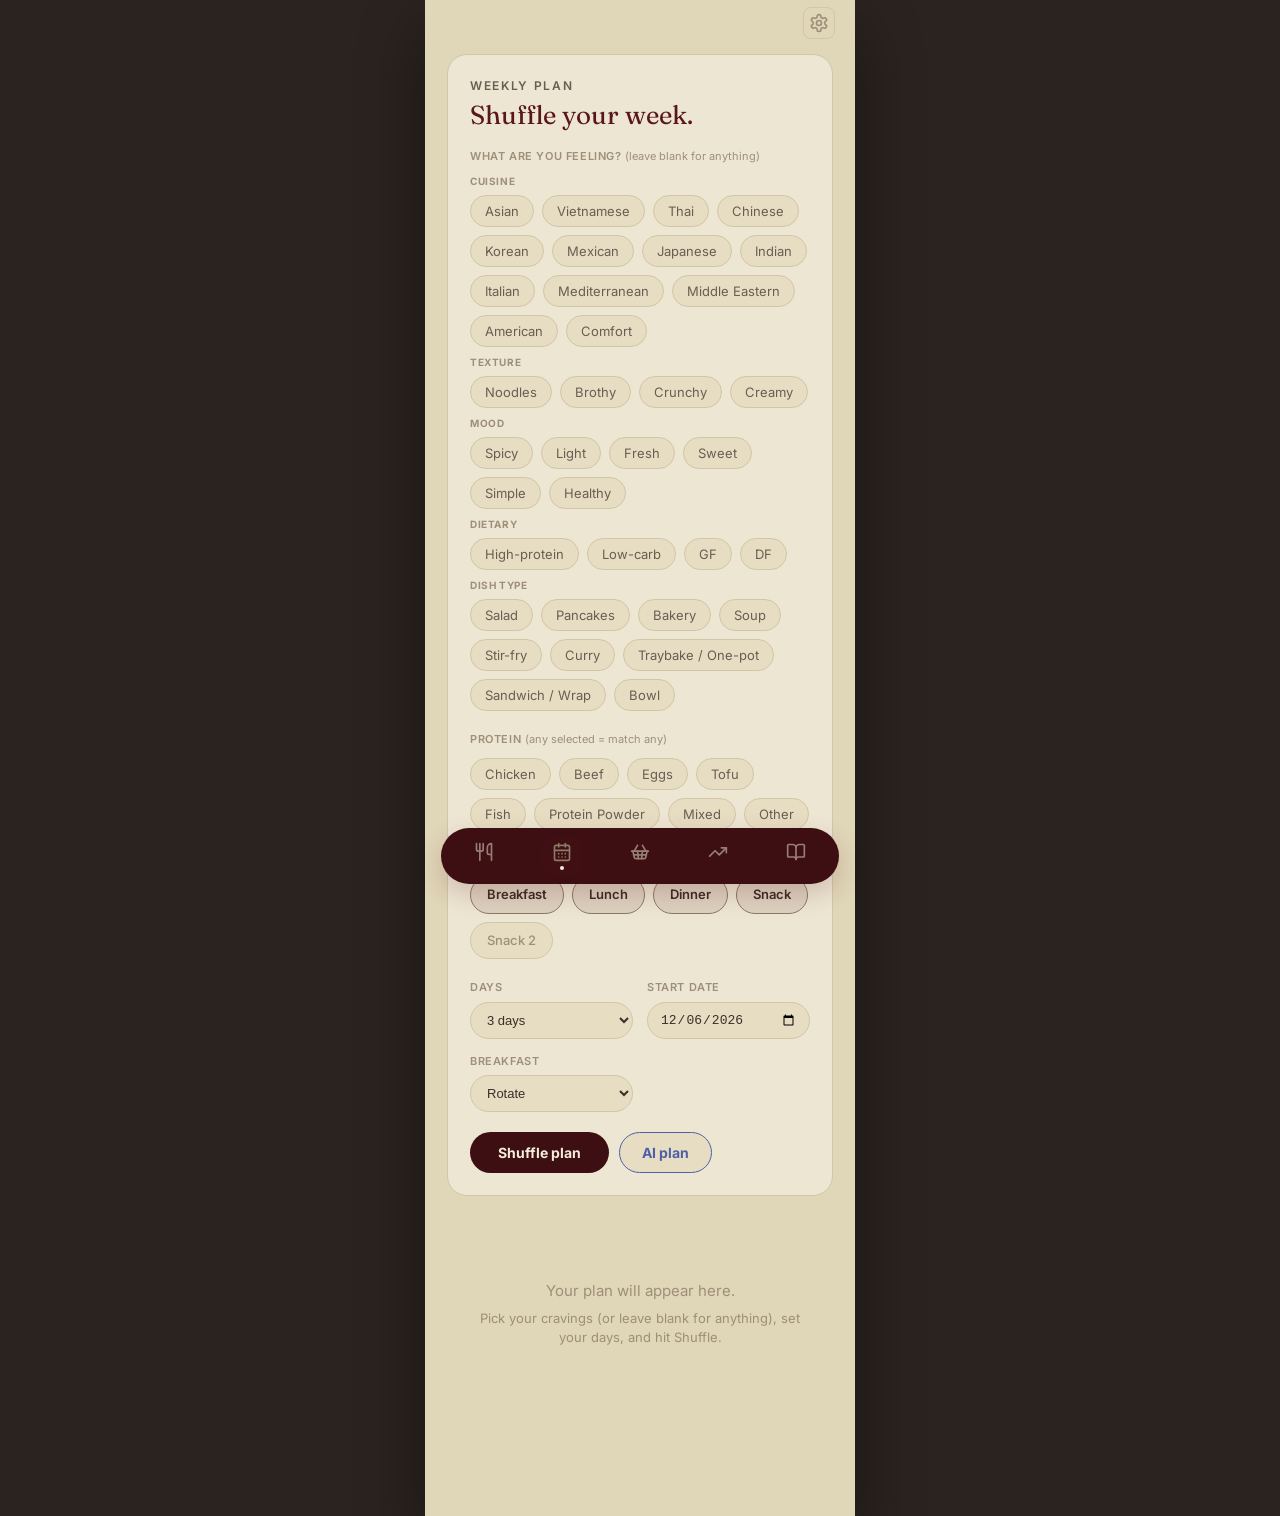
==== index.html @ 39ea1dc7 "Harden cloud-write gates against stale cloudRecipeIds bookkeeping Diagnosed via a live report: re-es" ====
<!DOCTYPE html>
<html lang="en">
<head>
<meta charset="UTF-8">
<meta name="viewport" content="width=device-width, initial-scale=1.0, viewport-fit=cover">
<title>Daily Shuffle</title>

<!-- PWA -->
<link rel="manifest" href="./manifest.json">
<meta name="theme-color" content="#3D0F13">
<meta name="apple-mobile-web-app-capable" content="yes">
<meta name="apple-mobile-web-app-status-bar-style" content="black-translucent">
<meta name="apple-mobile-web-app-title" content="Daily Shuffle">
<link rel="preconnect" href="https://fonts.googleapis.com">
<link rel="preconnect" href="https://fonts.gstatic.com" crossorigin>
<link href="https://fonts.googleapis.com/css2?family=Inter:wght@400;500;600;700&family=Fraunces:opsz,wght@9..144,300..600&display=swap" rel="stylesheet">
<link rel="apple-touch-icon" href="./icon-192.png">
<style>
  :root {
    /* Legacy tokens — remapped to the 2026 editorial palette so the
       not-yet-bespoke screens (Shuffle, Grocery, Add, Tracker, modals) inherit
       the cream/oxblood register. Bespoke redesign screens use --fn-*/--ed-*. */
    --bg: #E0D6B8;
    --surface: #EDE6D2;
    --surface2: #E7DDC2;
    --border: #D2C6A8;
    --accent: #8A7A66;
    --accent2: #3D0F13;                    /* oxblood — primary buttons/emphasis */
    --accent-tint: rgba(89,23,27,.10);     /* oxblood wash for active states */
    --text: #3B2E28;
    --text2: #6B5D53;
    --text3: #9E8F79;
    --green: #4a8a5a;
    --yellow: #9a7040;
    --blue: #5060a8;
    --purple: #7048a0;
    --radius: 12px;
    --font: 'Inter', -apple-system, BlinkMacSystemFont, 'Segoe UI', sans-serif;

    /* ── 2026 mobile editorial redesign tokens (additive — do not remove the
          legacy vars above; un-redesigned screens still depend on them) ──── */
    --fn-bg: #E0D6B8;          /* app cream — shared root swatch */
    --fn-surface: #EDE6D2;     /* raised surface, one step lighter */
    --fn-accent: #8A7A66;      /* taupe-brown — default accent (theme-swapped) */
    --fn-text: #3B2E28;        /* deep espresso — primary text */
    --fn-text-muted: #6B5D53;  /* secondary / label text */
    --fn-border: #D2C6A8;      /* hairline dividers */
    --cta: #3D0F13;            /* oxblood-darker — primary pill + tab bar */
    --cta-text: #F3ECD8;       /* cream text on oxblood */
    --ed-cream: #E0D6B8;       /* bridge swatch (== --fn-bg) */
    --ed-oxblood-deep: #59171B;/* large editorial surfaces */
    --ed-oxblood-bright: #800000; /* RESERVED: favourited-heart fill ONLY */
    --ed-gold: #B8842C;        /* kickers, small marks */
    --font-display: 'Fraunces', Georgia, serif;
    --font-ui: 'Inter', -apple-system, BlinkMacSystemFont, 'Segoe UI', sans-serif;
    --border-hairline: 1px solid var(--fn-border);
    --radius-card: 20px;
    --radius-sm: 12px;
    --radius-pill: 999px;
    --shadow-oxblood-sm: 0 10px 26px rgba(89,23,27,.20);
    --shadow-oxblood-lg: 0 12px 30px rgba(89,23,27,.28);
    --glass-tint-fn: rgba(224,214,184,.6);
    --glass-blur: 16px;
    --canvas-backdrop: #2A2320; /* dark surround behind the mobile column on wide screens */
  }
  /* Alt themes — accent-only swap; the cream/oxblood base never changes
     (per design system: "accent-only swap, neutral base never changes"). */
  [data-theme="cafe"] {
    --accent: #9C7E86;                   /* dusty mauve */
    --fn-accent: #9C7E86;
    --accent-tint: rgba(156,126,134,.12);
  }
  [data-theme="coastal"] {
    --accent: #5A6B7E;                   /* coastal slate */
    --fn-accent: #5A6B7E;
    --accent-tint: rgba(90,107,126,.12);
  }
  *, *::before, *::after { box-sizing: border-box; margin: 0; padding: 0; }
  body { background: var(--bg); color: var(--text); font-family: var(--font); font-size: 14px; line-height: 1.5; min-height: 100vh; }
  a { color: var(--accent); text-decoration: none; }
  button { cursor: pointer; font-family: var(--font); font-size: 13px; border: none; }

  /* Layout */
  .app { display: flex; flex-direction: column; min-height: 100vh; }
  header { background: var(--surface); border-bottom: 1px solid var(--border); padding: env(safe-area-inset-top) 20px 0; display: flex; align-items: center; gap: 24px; height: calc(56px + env(safe-area-inset-top)); position: sticky; top: 0; z-index: 100; }
  .logo { font-size: 18px; font-weight: 700; color: var(--accent); letter-spacing: -0.5px; white-space: nowrap; }
  .logo span { color: var(--text2); font-weight: 400; }
  nav { display: flex; gap: 4px; overflow-x: auto; -webkit-overflow-scrolling: touch; scrollbar-width: none; flex-shrink: 1; min-width: 0; }
  nav::-webkit-scrollbar { display: none; }
  nav button { background: none; color: var(--text2); padding: 6px 14px; border-radius: 6px; font-size: 13px; font-weight: 500; transition: all .15s; flex-shrink: 0; white-space: nowrap; }
  nav button:hover { color: var(--text); background: var(--surface2); }
  nav button.active { color: var(--accent); background: var(--accent-tint); }
  .header-right { margin-left: auto; display: flex; align-items: center; gap: 10px; }
  main { flex: 1; padding-bottom: env(safe-area-inset-bottom); }
  .tab-content { display: none; }
  .tab-content.active { display: block; }

  /* ── Recipes Tab ───────────────────────────────────────────────────────── */
  .recipes-layout { max-width: 1200px; margin: 0 auto; }
  .recipes-main { padding: 20px 24px; }
  .recipes-toolbar { display: flex; gap: 12px; align-items: center; margin-bottom: 12px; flex-wrap: wrap; }
  .search-box { background: var(--surface2); border: 1px solid var(--border); color: var(--text); padding: 8px 12px; border-radius: 7px; font-size: 13px; outline: none; flex: 1; min-width: 200px; max-width: 360px; }
  .search-box:focus { border-color: var(--accent); }
  .search-box::placeholder { color: var(--text3); }
  .recipes-header { display: flex; align-items: center; justify-content: space-between; margin-bottom: 18px; }
  .recipes-header h2 { font-size: 16px; font-weight: 600; }
  .results-count { color: var(--text2); font-size: 13px; }

  /* ── Filter bar (replaces sidebar) ────────────────────────────────────── */
  .recipes-filterbar { display: flex; gap: 6px; flex-wrap: wrap; margin-bottom: 18px; align-items: center; }
  .filterbar-chip { position: relative; background: var(--surface2); border: 1px solid var(--border); color: var(--text2); padding: 6px 12px; border-radius: 20px; font-size: 12px; font-weight: 500; display: inline-flex; align-items: center; gap: 6px; cursor: pointer; transition: all .15s; white-space: nowrap; font-family: var(--font); }
  .filterbar-chip:hover { border-color: var(--accent); color: var(--text); }
  .filterbar-chip.has-active { background: var(--accent-tint); border-color: var(--accent); color: var(--accent); font-weight: 600; }
  .filterbar-chip-count { background: var(--accent); color: white; font-size: 10px; font-weight: 700; padding: 1px 6px; border-radius: 10px; min-width: 18px; text-align: center; line-height: 1.3; }
  .filterbar-clear { background: none; border: 1px dashed var(--border); color: var(--text3); padding: 6px 12px; border-radius: 20px; font-size: 11px; cursor: pointer; font-family: var(--font); }
  .filterbar-clear:hover { color: var(--accent); border-color: var(--accent); }

  /* Filter panel — desktop dropdown / mobile bottom sheet */
  .filter-overlay { position: fixed; inset: 0; z-index: 199; display: none; }
  .filter-overlay.open { display: block; }
  .filter-panel { display: none; position: absolute; background: var(--surface); border: 1px solid var(--border); border-radius: 12px; padding: 16px; min-width: 260px; max-width: 400px; box-shadow: 0 8px 24px rgba(0,0,0,.18); z-index: 200; }
  .filter-panel-title { font-size: 12px; font-weight: 700; text-transform: uppercase; letter-spacing: .5px; color: var(--text3); margin-bottom: 12px; }
  .filter-panel-body { display: flex; flex-wrap: wrap; gap: 6px; }
  .filter-panel-chip { background: var(--surface2); border: 1px solid var(--border); color: var(--text2); padding: 5px 12px; border-radius: 16px; font-size: 12px; cursor: pointer; transition: all .15s; font-family: var(--font); }
  .filter-panel-chip:hover { border-color: var(--text3); color: var(--text); }
  .filter-panel-chip.active { background: var(--accent-tint); border-color: var(--accent); color: var(--accent); font-weight: 600; }
  .filter-panel-actions { display: flex; gap: 8px; justify-content: space-between; margin-top: 14px; padding-top: 12px; border-top: 1px solid var(--border); }
  .filter-panel-actions button { background: none; border: 1px solid var(--border); color: var(--text2); padding: 6px 14px; border-radius: 7px; font-size: 12px; cursor: pointer; font-family: var(--font); }
  .filter-panel-actions button:hover { border-color: var(--accent); color: var(--accent); }
  .filter-panel-actions .btn-apply { background: var(--accent); color: white; border: 1px solid var(--accent); font-weight: 600; }
  .filter-panel-actions .btn-apply:hover { background: var(--accent2); }
  .filter-range-row { display: flex; gap: 8px; align-items: center; margin-bottom: 8px; }
  .filter-range-row > label { font-size: 11px; color: var(--text3); min-width: 64px; font-weight: 600; text-transform: uppercase; letter-spacing: .4px; }
  .filter-range-row input { flex: 1; min-width: 60px; background: var(--surface2); border: 1px solid var(--border); color: var(--text); padding: 6px 10px; border-radius: 6px; font-size: 12px; outline: none; font-family: var(--font); }
  .filter-range-row input:focus { border-color: var(--accent); }
  .filter-group-label { font-size: 10px; font-weight: 700; text-transform: uppercase; letter-spacing: .6px; color: var(--text3); margin: 10px 0 4px; }
  .filter-group-label:first-child { margin-top: 0; }
  @media (max-width: 767px) {
    .filter-overlay.open { background: rgba(0,0,0,.4); }
    .filter-panel { position: fixed; bottom: 0; left: 0; right: 0; max-width: 100%; min-width: 0; border-radius: 14px 14px 0 0; padding: 20px 20px calc(20px + env(safe-area-inset-bottom)); max-height: 75vh; overflow-y: auto; }
  }

  /* Recipe Cards — no macros, richer tags */
  .recipe-grid { display: grid; grid-template-columns: repeat(auto-fill, minmax(220px, 1fr)); gap: 12px; }
  .recipe-card { background: var(--surface); border: 1px solid var(--border); border-radius: var(--radius); padding: 14px; cursor: pointer; transition: all .15s; }
  .recipe-card:hover { border-color: var(--accent); transform: translateY(-1px); background: var(--surface2); }
  .card-meal-type { font-size: 10px; font-weight: 700; text-transform: uppercase; letter-spacing: .8px; margin-bottom: 6px; }
  .type-breakfast { color: var(--yellow); }
  .type-dinner { color: var(--blue); }
  .type-dessert { color: var(--purple); }
  .type-snack { color: var(--green); }
  .type-lunch { color: #7ab8a0; }
  .type-sides { color: #c4956a; }
  .type-sauce { color: var(--accent); }
  .card-name { font-size: 14px; font-weight: 600; color: var(--text); margin-bottom: 10px; line-height: 1.3; }
  .card-tags { display: flex; flex-wrap: wrap; gap: 5px; }
  .card-tag { font-size: 11px; color: var(--text3); background: var(--bg); padding: 2px 7px; border-radius: 4px; }
  .card-tag.green { color: var(--green); }
  .card-tag.accent { color: var(--accent); }

  /* Favourite button */
  .fav-btn { position: absolute; top: 10px; right: 10px; background: none; border: none; font-size: 16px; color: var(--text3); padding: 2px 4px; border-radius: 4px; line-height: 1; transition: color .15s, transform .1s; }
  .fav-btn:hover { color: var(--accent); transform: scale(1.2); }
  .fav-btn.active { color: var(--accent); }
  .recipe-card { position: relative; }
  .modal-fav-btn { background: none; border: 1px solid var(--border); color: var(--text3); padding: 6px 12px; border-radius: 7px; font-size: 13px; transition: all .15s; }
  .modal-fav-btn:hover { border-color: var(--accent); color: var(--accent); }
  .modal-fav-btn.active { background: var(--accent-tint); border-color: var(--accent); color: var(--accent); }

  /* Servings override */
  .servings-override { display: inline-flex; align-items: center; gap: 6px; }
  .servings-input { width: 48px; background: var(--surface2); border: 1px solid var(--border); color: var(--text); padding: 3px 6px; border-radius: 5px; font-size: 13px; font-family: var(--font); text-align: center; outline: none; }
  .servings-input:focus { border-color: var(--accent); }

  /* Modal */
  .modal-overlay { position: fixed; inset: 0; background: rgba(0,0,0,.75); z-index: 1000; display: flex; align-items: center; justify-content: center; padding: 20px; opacity: 0; pointer-events: none; transition: opacity .2s; }
  .modal-overlay.open { opacity: 1; pointer-events: all; }
  .modal { background: var(--surface); border: 1px solid var(--border); border-radius: 14px; max-width: 680px; width: 100%; max-height: 88vh; overflow-y: auto; padding: 28px; position: relative; }
  .modal-close { position: absolute; top: 16px; right: 16px; background: var(--surface2); color: var(--text2); width: 30px; height: 30px; border-radius: 50%; display: flex; align-items: center; justify-content: center; font-size: 16px; cursor: pointer; border: 1px solid var(--border); }
  .modal-close:hover { color: var(--text); }
  .modal-type { font-size: 11px; font-weight: 700; text-transform: uppercase; letter-spacing: .8px; margin-bottom: 8px; }
  .modal-title { font-size: 22px; font-weight: 700; margin-bottom: 8px; }
  .modal-desc { color: var(--text2); font-size: 13px; margin-bottom: 18px; line-height: 1.5; font-style: italic; }
  .modal-meta { display: flex; flex-wrap: wrap; gap: 10px; margin-bottom: 16px; }
  .modal-meta-item { display: flex; align-items: center; gap: 5px; font-size: 13px; color: var(--text2); }
  .modal-meta-item strong { color: var(--text); }
  .modal-section { margin-bottom: 16px; }
  .modal-section h4 { font-size: 12px; font-weight: 700; text-transform: uppercase; letter-spacing: .6px; color: var(--text3); margin-bottom: 8px; }
  .modal-section p { font-size: 13px; color: var(--text2); line-height: 1.6; }
  .modal-tags { display: flex; flex-wrap: wrap; gap: 6px; }
  .modal-tag { font-size: 12px; color: var(--text2); background: var(--surface2); padding: 4px 10px; border-radius: 20px; border: 1px solid var(--border); }
  .modal-instagram-link { display: inline-flex; align-items: center; gap: 6px; background: var(--accent-tint); color: var(--accent); padding: 8px 16px; border-radius: 7px; font-size: 13px; font-weight: 600; border: 1px solid var(--accent-tint); }

  /* ── Recipe full detail (ingredients + method) ──────────────────────────── */
  .recipe-ingredients { list-style: none; padding: 0; margin: 0; display: flex; flex-direction: column; gap: 4px; }
  .recipe-ingredient-group { font-size: 11px; font-weight: 700; text-transform: uppercase; letter-spacing: .5px; color: var(--accent); margin-top: 10px; margin-bottom: 2px; }
  .recipe-ingredient-group:first-child { margin-top: 0; }
  .recipe-ingredient-item { font-size: 13px; color: var(--text); padding: 5px 10px; background: var(--surface2); border-radius: 6px; border-left: 2px solid var(--border); line-height: 1.4; }
  .recipe-method-steps { list-style: none; padding: 0; margin: 0; display: flex; flex-direction: column; gap: 10px; counter-reset: step-counter; }
  .recipe-method-step { font-size: 13px; color: var(--text2); line-height: 1.6; padding: 10px 12px 10px 42px; background: var(--surface2); border-radius: 8px; position: relative; counter-increment: step-counter; }
  .recipe-method-step::before { content: counter(step-counter); position: absolute; left: 10px; top: 10px; width: 22px; height: 22px; background: var(--accent-tint); border: 1px solid var(--accent-tint); color: var(--accent); border-radius: 50%; font-size: 11px; font-weight: 700; display: flex; align-items: center; justify-content: center; }
  .recipe-tips { font-size: 12px; color: var(--text3); line-height: 1.6; background: var(--accent-tint); border: 1px solid var(--accent-tint); border-radius: 8px; padding: 12px; white-space: pre-line; }
  .recipe-storage { font-size: 12px; color: var(--text3); line-height: 1.6; }
  .modal-divider { height: 1px; background: var(--border); margin: 16px 0; }

  /* ── Nutrition grid ─────────────────────────────────────────────────────── */
  .nutrition-grid { display: grid; grid-template-columns: repeat(4, 1fr); gap: 8px; margin: 10px 0 6px; }
  .nutrition-cell { background: var(--surface2); border: 1px solid var(--border); border-radius: 8px; padding: 10px 6px; text-align: center; }
  .nc-val { font-size: 17px; font-weight: 700; color: var(--text); }
  .nc-lbl { font-size: 10px; color: var(--text3); text-transform: uppercase; letter-spacing: .5px; margin-top: 3px; }
  .cost-badge { display: inline-flex; align-items: center; gap: 4px; font-size: 13px; color: var(--text2); margin-top: 6px; }
  .cost-badge strong { color: var(--green); }
  .cost-breakdown { display: flex; gap: 8px; margin-top: 10px; flex-wrap: wrap; }
  .cost-store { background: var(--surface2); border: 1px solid var(--border); border-radius: 8px; padding: 8px 12px; flex: 1; min-width: 80px; text-align: center; }
  .cost-store-name { font-size: 10px; font-weight: 700; text-transform: uppercase; letter-spacing: .5px; color: var(--text3); margin-bottom: 4px; }
  .cost-store-price { font-size: 16px; font-weight: 700; color: var(--text); }
  .cost-store.cheapest .cost-store-price { color: var(--green); }
  .cost-note { font-size: 11px; color: var(--text3); margin-top: 6px; line-height: 1.4; font-style: italic; }
  .btn-estimate { display: inline-flex; align-items: center; gap: 6px; background: var(--accent-tint); color: var(--accent); border: 1px solid var(--accent-tint); padding: 7px 14px; border-radius: 7px; font-size: 12px; font-weight: 600; cursor: pointer; transition: background .15s; }
  .btn-estimate:hover:not(:disabled) { background: var(--accent-tint); }
  .btn-estimate:disabled { opacity: .5; cursor: not-allowed; }

  /* ── Meal Plan Tab ──────────────────────────────────────────────────────── */
  .plan-layout { max-width: 1200px; margin: 0 auto; padding: 28px 24px; }

  .plan-controls { background: var(--surface); border: 1px solid var(--border); border-radius: var(--radius); padding: 22px; margin-bottom: 24px; }
  .plan-controls h2 { font-size: 16px; font-weight: 600; margin-bottom: 18px; }

  .controls-grid { display: grid; grid-template-columns: repeat(auto-fit, minmax(150px, 1fr)); gap: 14px; margin-bottom: 20px; }
  .control-group label { font-size: 11px; font-weight: 600; text-transform: uppercase; letter-spacing: .6px; color: var(--text3); display: block; margin-bottom: 6px; }
  .control-select, .control-input { width: 100%; background: var(--surface2); border: 1px solid var(--border); color: var(--text); padding: 9px 12px; border-radius: 7px; font-size: 13px; outline: none; }
  .control-select:focus, .control-input:focus { border-color: var(--accent); }
  .control-input::placeholder { color: var(--text3); }

  /* Craving tags */
  .cravings-section { margin-bottom: 20px; }
  .cravings-section label { font-size: 11px; font-weight: 600; text-transform: uppercase; letter-spacing: .6px; color: var(--text3); display: block; margin-bottom: 10px; }
  .craving-tags { display: flex; flex-wrap: wrap; gap: 8px; }
  .craving-tag { background: var(--surface2); border: 1px solid var(--border); color: var(--text2); padding: 7px 14px; border-radius: 20px; font-size: 13px; transition: all .15s; }
  .craving-tag:hover { border-color: var(--accent); color: var(--text); }
  .craving-tag.active { background: var(--accent-tint); border-color: var(--accent); color: var(--accent); font-weight: 600; }

  /* Slot toggles */
  .slots-section { margin-bottom: 20px; }
  .slots-section > span { font-size: 11px; font-weight: 600; text-transform: uppercase; letter-spacing: .6px; color: var(--text3); display: block; margin-bottom: 10px; }
  .slot-toggles { display: flex; flex-wrap: wrap; gap: 8px; }
  .slot-toggle { cursor: pointer; }
  .slot-toggle input[type="checkbox"] { display: none; }
  .slot-toggle span { display: inline-flex; align-items: center; gap: 6px; background: var(--surface2); border: 1px solid var(--border); color: var(--text3); padding: 8px 16px; border-radius: 20px; font-size: 13px; font-weight: 500; transition: all .15s; user-select: none; }
  .slot-toggle input:checked + span { background: var(--accent-tint); border-color: var(--accent); color: var(--text); font-weight: 600; }
  .slot-toggle span:hover { border-color: var(--text3); color: var(--text); }
  .slot-toggle input:disabled + span { opacity: .4; cursor: not-allowed; }
  .slot-toggle input:disabled + span:hover { border-color: var(--border); color: var(--text3); }
  .craving-group-label { font-size: 10px; font-weight: 700; text-transform: uppercase; letter-spacing: .6px; color: var(--text3); margin: 8px 0 6px; }
  .craving-group-label:first-child { margin-top: 0; }

  .plan-actions { display: flex; gap: 10px; align-items: center; flex-wrap: wrap; }
  .btn-generate { background: var(--accent); color: white; font-weight: 700; font-size: 14px; padding: 12px 28px; border-radius: 8px; transition: all .15s; }
  .btn-generate:hover { background: var(--accent2); }
  .btn-generate-ai { background: var(--surface2); color: var(--blue); border: 1px solid var(--blue); font-weight: 700; font-size: 14px; padding: 11px 22px; border-radius: 8px; transition: all .15s; }
  .btn-generate-ai:hover:not(:disabled) { background: rgba(144,128,184,.15); }
  .btn-generate-ai:disabled { opacity: .55; cursor: not-allowed; }
  .ai-plan-status { font-size: 12px; color: var(--text3); margin-left: 4px; }
  .btn-secondary { background: var(--surface2); color: var(--text); border: 1px solid var(--border); font-weight: 600; padding: 10px 18px; border-radius: 8px; transition: all .15s; }
  .btn-secondary:hover { border-color: var(--accent); color: var(--accent); }

  /* ── Calendar ───────────────────────────────────────────────────────────── */
  .plan-lock-bar { display:flex; align-items:center; justify-content:space-between; gap:12px; flex-wrap:wrap; padding:10px 14px; margin-bottom:18px; border:1px solid var(--border); border-radius:10px; background:var(--surface2); font-size:13px; color:var(--text2); }
  .plan-lock-bar.locked { border-color:var(--accent); background:color-mix(in srgb, var(--accent) 12%, var(--surface2)); color:var(--text); }
  .btn-lock-toggle { background:var(--surface); color:var(--text); border:1px solid var(--border); font-weight:600; padding:6px 14px; border-radius:8px; cursor:pointer; transition:all .15s; }
  .plan-lock-bar.locked .btn-lock-toggle { border-color:var(--accent); }
  .calendar-section { margin-bottom: 28px; }
  .calendar-section h3 { font-size: 15px; font-weight: 600; margin-bottom: 14px; }
  .calendar-grid { display: grid; gap: 10px; overflow-x: auto; padding-bottom: 4px; }
  .cal-day { background: var(--surface); border: 1px solid var(--border); border-radius: var(--radius); min-width: 160px; overflow: hidden; }
  .cal-day.is-batch { border-color: var(--accent); }
  .cal-day-header { padding: 10px 14px; background: var(--surface2); border-bottom: 1px solid var(--border); }
  .cal-day.is-batch .cal-day-header { background: var(--accent-tint); border-bottom-color: var(--accent-tint); }
  .cal-date { font-size: 13px; font-weight: 700; color: var(--text); }
  .cal-day-name { font-size: 11px; color: var(--text3); }
  .cal-badge { display: inline-flex; align-items: center; gap: 4px; font-size: 10px; font-weight: 700; padding: 2px 7px; border-radius: 10px; margin-top: 4px; }
  .cal-badge-shop { background: rgba(90,154,110,.2); color: #7ac48e; }
  .cal-badge-batch { background: var(--accent-tint); color: var(--accent); }
  .cal-meals { padding: 10px 14px; display: flex; flex-direction: column; gap: 8px; }
  .cal-meal { }
  .cal-meal-slot { font-size: 10px; font-weight: 700; text-transform: uppercase; letter-spacing: .5px; color: var(--text3); margin-bottom: 2px; }
  .cal-meal-name { font-size: 12px; color: var(--text); line-height: 1.3; }
  .cal-meal-respin { background: none; border: none; color: var(--text3); font-size: 12px; padding: 0 2px; margin-left: 4px; transition: color .1s; }
  .cal-meal-respin:hover { color: var(--accent); }

  /* ── Plan List View (below calendar) ───────────────────────────────────── */
  .plan-list { display: flex; flex-direction: column; gap: 10px; margin-bottom: 28px; }
  .plan-day-row { background: var(--surface); border: 1px solid var(--border); border-radius: var(--radius); overflow: hidden; }
  .plan-day-row.is-batch { border-color: var(--accent); }
  .plan-day-header { display: flex; align-items: center; gap: 12px; padding: 11px 16px; background: var(--surface2); border-bottom: 1px solid var(--border); }
  .plan-day-title { font-size: 13px; font-weight: 700; }
  .plan-day-pills { display: flex; gap: 6px; }
  .plan-day-pill { font-size: 10px; font-weight: 700; padding: 2px 8px; border-radius: 10px; }
  .pill-shop { background: rgba(90,154,110,.2); color: #7ac48e; }
  .pill-batch { background: var(--accent-tint); color: var(--accent); }
  .plan-meals { display: flex; gap: 0; }
  .plan-meal { flex: 1; padding: 10px 14px; border-right: 1px solid var(--border); }
  .plan-meal:last-child { border-right: none; }
  .plan-meal-slot { font-size: 10px; font-weight: 700; text-transform: uppercase; letter-spacing: .5px; color: var(--text3); margin-bottom: 4px; }
  .plan-meal-name { font-size: 12px; color: var(--text); line-height: 1.3; }
  .plan-meal-respin { background: none; border: 1px solid var(--border); color: var(--text3); padding: 3px 8px; border-radius: 5px; font-size: 11px; margin-top: 6px; transition: all .15s; display: inline-block; }
  .plan-meal-respin:hover { color: var(--accent); border-color: var(--accent); }
  .plan-meal-second-bf { background: rgba(90,154,110,.05); }
  .plan-meal-second-bf .plan-meal-slot { color: var(--green); }

  /* Clickable meal names */
  .meal-pick-btn { background: none; border: none; color: var(--text); font-size: 12px; text-align: left; padding: 0; line-height: 1.3; cursor: pointer; border-bottom: 1px dashed transparent; transition: border-color .15s, color .15s; }
  .meal-pick-btn:hover { color: var(--accent); border-bottom-color: var(--accent); }
  .cal-meal-pick-btn { background: none; border: none; color: var(--text); font-size: 12px; text-align: left; padding: 0; line-height: 1.3; cursor: pointer; border-bottom: 1px dashed transparent; transition: border-color .15s, color .15s; }
  .cal-meal-pick-btn:hover { color: var(--accent); border-bottom-color: var(--accent); }

  /* Picker modal */
  .picker-overlay { position: fixed; inset: 0; background: rgba(0,0,0,.7); z-index: 1100; display: flex; align-items: center; justify-content: center; padding: 20px; opacity: 0; pointer-events: none; transition: opacity .15s; }
  .picker-overlay.open { opacity: 1; pointer-events: all; }
  .picker-panel { background: var(--surface); border: 1px solid var(--border); border-radius: 14px; width: 100%; max-width: 480px; max-height: 75vh; display: flex; flex-direction: column; overflow: hidden; }
  .picker-header { display: flex; align-items: center; justify-content: space-between; padding: 16px 20px 12px; border-bottom: 1px solid var(--border); flex-shrink: 0; }
  .picker-title { font-size: 15px; font-weight: 700; }
  .picker-hint { font-size: 11px; color: var(--text3); margin-top: 2px; }
  .picker-close { background: var(--surface2); color: var(--text2); width: 28px; height: 28px; border-radius: 50%; border: 1px solid var(--border); font-size: 16px; display: flex; align-items: center; justify-content: center; flex-shrink: 0; }
  .picker-close:hover { color: var(--text); }
  .picker-search-wrap { padding: 12px 16px; border-bottom: 1px solid var(--border); flex-shrink: 0; }
  .picker-search { width: 100%; background: var(--surface2); border: 1px solid var(--border); color: var(--text); padding: 8px 12px; border-radius: 7px; font-size: 13px; font-family: var(--font); outline: none; }
  .picker-search:focus { border-color: var(--accent); }
  .picker-search::placeholder { color: var(--text3); }
  .picker-list { overflow-y: auto; padding: 8px; flex: 1; }
  .picker-item { padding: 10px 12px; border-radius: 8px; cursor: pointer; border: 1px solid transparent; transition: all .1s; }
  .picker-item:hover { background: var(--surface2); border-color: var(--border); }
  .picker-item-selected { background: var(--accent-tint); border-color: var(--accent) !important; }
  .picker-item-name { font-size: 13px; font-weight: 600; color: var(--text); margin-bottom: 3px; }
  .picker-item-meta { display: flex; gap: 8px; font-size: 11px; color: var(--text3); flex-wrap: wrap; }
  .picker-item-shake { font-style: italic; color: var(--green); }

  .empty-plan { text-align: center; padding: 60px 24px; color: var(--text3); }

  /* ── Grocery List ───────────────────────────────────────────────────────── */
  .grocery-section { background: var(--surface); border: 1px solid var(--border); border-radius: var(--radius); padding: 22px; margin-bottom: 28px; }
  .grocery-header { display: flex; align-items: center; justify-content: space-between; margin-bottom: 4px; }
  .grocery-header h3 { font-size: 15px; font-weight: 600; }
  .grocery-subtitle { font-size: 12px; color: var(--text3); margin-bottom: 18px; }
  .btn-clear-checks { background: none; border: 1px solid var(--border); color: var(--text3); padding: 5px 12px; border-radius: 6px; font-size: 11px; transition: all .15s; }
  .btn-clear-checks:hover { color: var(--text); border-color: var(--text3); }
  .grocery-grid { display: grid; grid-template-columns: repeat(auto-fill, minmax(220px, 1fr)); gap: 20px; }
  .grocery-cat h4 { font-size: 11px; font-weight: 700; text-transform: uppercase; letter-spacing: .6px; color: var(--text3); margin-bottom: 10px; padding-bottom: 6px; border-bottom: 1px solid var(--border); }
  .grocery-cat ul { list-style: none; display: flex; flex-direction: column; gap: 2px; }
  .grocery-item { display: flex; align-items: flex-start; gap: 8px; padding: 5px 6px; border-radius: 5px; cursor: pointer; transition: background .1s; }
  .grocery-item:hover { background: var(--surface2); }
  .grocery-item input[type="checkbox"] { width: 14px; height: 14px; flex-shrink: 0; margin-top: 2px; accent-color: var(--accent); cursor: pointer; }
  .grocery-item label { font-size: 13px; color: var(--text2); cursor: pointer; line-height: 1.4; }
  .grocery-item.checked label { text-decoration: line-through; color: var(--text3); }

  /* ── Add Recipe Tab ─────────────────────────────────────────────────────── */
  .add-layout { max-width: 700px; margin: 0 auto; padding: 28px 24px; }
  .add-layout h2 { font-size: 18px; font-weight: 700; margin-bottom: 6px; }
  .add-subtitle { color: var(--text2); font-size: 13px; margin-bottom: 24px; }
  .form-card { background: var(--surface); border: 1px solid var(--border); border-radius: var(--radius); padding: 24px; }
  .form-grid { display: grid; grid-template-columns: 1fr 1fr; gap: 16px; }
  .form-group { display: flex; flex-direction: column; gap: 6px; }
  .form-group.full { grid-column: 1 / -1; }
  .form-group label { font-size: 12px; font-weight: 600; text-transform: uppercase; letter-spacing: .5px; color: var(--text3); }
  .form-group input, .form-group select, .form-group textarea { background: var(--surface2); border: 1px solid var(--border); color: var(--text); padding: 9px 12px; border-radius: 7px; font-size: 13px; font-family: var(--font); outline: none; transition: border-color .15s; }
  .form-group input:focus, .form-group select:focus, .form-group textarea:focus { border-color: var(--accent); }
  .form-group input::placeholder, .form-group textarea::placeholder { color: var(--text3); }
  .form-group textarea { resize: vertical; min-height: 70px; }
  .form-actions { display: flex; gap: 10px; margin-top: 20px; padding-top: 20px; border-top: 1px solid var(--border); }
  .btn-add { background: var(--accent); color: white; font-weight: 700; padding: 11px 24px; border-radius: 8px; transition: all .15s; }
  .btn-add:hover { background: var(--accent2); }
  .btn-clear-form { background: none; color: var(--text2); border: 1px solid var(--border); padding: 11px 20px; border-radius: 8px; transition: all .15s; }
  .btn-clear-form:hover { border-color: #b85555; color: #b85555; }

  /* Toast */
  .success-toast { position: fixed; bottom: 24px; left: 50%; transform: translateX(-50%); background: var(--green); color: white; padding: 12px 24px; border-radius: 8px; font-size: 13px; font-weight: 600; z-index: 2000; opacity: 0; transition: opacity .3s; pointer-events: none; white-space: nowrap; }
  .success-toast.show { opacity: 1; }

  /* ── Settings panel ─────────────────────────────────────────────────────── */
  .settings-btn { background: none; border: 1px solid var(--border); color: var(--text3); width: 32px; height: 32px; border-radius: 8px; display: flex; align-items: center; justify-content: center; font-size: 15px; transition: all .15s; flex-shrink: 0; }
  .settings-btn:hover { color: var(--text); border-color: var(--text3); }
  .settings-btn.key-active { border-color: var(--green); color: var(--green); }
  .settings-overlay { position: fixed; inset: 0; background: rgba(0,0,0,.7); z-index: 1000; display: flex; align-items: center; justify-content: center; padding: 20px; opacity: 0; pointer-events: none; transition: opacity .2s; }
  .settings-overlay.open { opacity: 1; pointer-events: all; }
  .settings-panel { background: var(--surface); border: 1px solid var(--border); border-radius: 14px; padding: 28px; max-width: 440px; width: 100%; position: relative; max-height: 85vh; overflow-y: auto; -webkit-overflow-scrolling: touch; }
  .settings-panel h3 { font-size: 16px; font-weight: 700; margin-bottom: 6px; }
  .settings-panel p { font-size: 13px; color: var(--text2); margin-bottom: 20px; line-height: 1.5; }
  .settings-panel .form-group label { margin-bottom: 6px; }
  .settings-api-row { display: flex; gap: 8px; }
  .settings-api-row input { flex: 1; background: var(--surface2); border: 1px solid var(--border); color: var(--text); padding: 9px 12px; border-radius: 7px; font-size: 13px; font-family: monospace; outline: none; transition: border-color .15s; }
  .settings-api-row input:focus { border-color: var(--accent); }
  .btn-save-key { background: var(--accent); color: white; font-weight: 700; padding: 9px 18px; border-radius: 7px; white-space: nowrap; transition: background .15s; }
  .btn-save-key:hover { background: var(--accent2); }
  .btn-clear-key { background: none; border: 1px solid var(--border); color: var(--text3); padding: 9px 14px; border-radius: 7px; transition: all .15s; }
  .btn-clear-key:hover { border-color: #b85555; color: #b85555; }
  .key-status { font-size: 12px; margin-top: 10px; color: var(--text3); min-height: 16px; }
  .key-status.ok { color: var(--green); }

  /* ── AI Quick Add ───────────────────────────────────────────────────────── */
  .ai-quick-add { background: var(--surface); border: 1px solid var(--accent-tint); border-radius: var(--radius); padding: 22px; margin-bottom: 20px; position: relative; }
  .ai-quick-add-header { display: flex; align-items: center; gap: 10px; margin-bottom: 14px; }
  .ai-quick-add-header h3 { font-size: 15px; font-weight: 700; }
  .ai-badge { font-size: 10px; font-weight: 700; letter-spacing: .6px; text-transform: uppercase; background: var(--accent-tint); border: 1px solid var(--accent-tint); color: var(--accent); padding: 3px 8px; border-radius: 20px; }
  .ai-tabs { display: flex; gap: 4px; margin-bottom: 14px; }
  .ai-tab-btn { background: var(--surface2); border: 1px solid var(--border); color: var(--text2); padding: 7px 14px; border-radius: 7px; font-size: 13px; transition: all .15s; }
  .ai-tab-btn.active { background: var(--accent-tint); border-color: var(--accent); color: var(--text); font-weight: 600; }
  .ai-input-panel { display: none; }
  .ai-input-panel.active { display: block; }
  .ai-drop-zone { border: 2px dashed var(--border); border-radius: 10px; padding: 32px 20px; text-align: center; cursor: pointer; transition: all .2s; position: relative; }
  .ai-drop-zone:hover, .ai-drop-zone.drag-over { border-color: var(--accent); background: var(--accent-tint); }
  .ai-drop-zone input[type="file"] { position: absolute; inset: 0; opacity: 0; cursor: pointer; width: 100%; height: 100%; }
  .ai-drop-zone-icon { font-size: 28px; margin-bottom: 8px; }
  .ai-drop-zone-text { font-size: 13px; color: var(--text2); }
  .ai-drop-zone-sub { font-size: 12px; color: var(--text3); margin-top: 4px; }
  .ai-preview-img { max-width: 100%; max-height: 180px; border-radius: 8px; margin-top: 12px; display: none; object-fit: cover; }
  .ai-preview-grid { display: flex; flex-wrap: wrap; gap: 8px; margin-top: 12px; }
  .ai-preview-thumb { position: relative; width: 90px; height: 90px; border-radius: 8px; overflow: hidden; border: 1px solid var(--border); flex-shrink: 0; }
  .ai-preview-thumb img { width: 100%; height: 100%; object-fit: cover; display: block; }
  .ai-preview-thumb-remove { position: absolute; top: 3px; right: 3px; background: rgba(0,0,0,.65); color: white; border: none; border-radius: 50%; width: 18px; height: 18px; font-size: 11px; line-height: 18px; text-align: center; cursor: pointer; padding: 0; }
  .ai-preview-thumb-remove:hover { background: #b85555; }
  .ai-text-input { width: 100%; background: var(--surface2); border: 1px solid var(--border); color: var(--text); padding: 11px 13px; border-radius: 8px; font-size: 13px; font-family: var(--font); outline: none; resize: vertical; min-height: 120px; transition: border-color .15s; }
  .ai-text-input:focus { border-color: var(--accent); }
  .ai-text-input::placeholder { color: var(--text3); }
  .ai-actions { display: flex; align-items: center; gap: 10px; margin-top: 14px; flex-wrap: wrap; }
  .btn-parse { background: var(--accent); color: white; font-weight: 700; padding: 10px 22px; border-radius: 8px; display: flex; align-items: center; gap: 7px; transition: all .15s; }
  .btn-parse:hover:not(:disabled) { background: var(--accent2); }
  .btn-parse:disabled { opacity: .5; cursor: not-allowed; }
  .ai-parse-status { font-size: 13px; color: var(--text3); }
  .ai-parse-status.error { color: #c96060; }
  .ai-parse-status.success { color: var(--green); }
  .ai-no-key-notice { font-size: 13px; color: var(--text3); background: var(--surface2); border: 1px solid var(--border); border-radius: 8px; padding: 12px 14px; margin-bottom: 14px; }
  .ai-no-key-notice a { color: var(--accent); cursor: pointer; text-decoration: underline; }

  /* Misc */
  .no-results { text-align: center; padding: 60px 24px; color: var(--text3); grid-column: 1/-1; }
  ::-webkit-scrollbar { width: 6px; height: 6px; }
  ::-webkit-scrollbar-track { background: transparent; }
  ::-webkit-scrollbar-thumb { background: var(--border); border-radius: 3px; }
  ::-webkit-scrollbar-thumb:hover { background: var(--text3); }

  /* ── Tag editor in modal ────────────────────────────────────────────────── */
  .tag-editor { border-top: 1px solid var(--border); margin-top: 16px; padding-top: 16px; }
  .tag-editor > h4 { font-size: 12px; font-weight: 700; text-transform: uppercase; letter-spacing: .6px; color: var(--text3); margin-bottom: 12px; }
  .tag-editor-sublabel { font-size: 11px; font-weight: 600; text-transform: uppercase; letter-spacing: .5px; color: var(--text3); margin-bottom: 6px; display: block; }
  .edit-meta-grid { display: grid; grid-template-columns: 1fr 1fr 1fr; gap: 8px; margin-bottom: 14px; }
  .edit-meta-select { background: var(--surface2); border: 1px solid var(--border); color: var(--text); padding: 8px 10px; border-radius: 7px; font-size: 13px; font-family: var(--font); outline: none; width: 100%; }
  .edit-meta-select:focus { border-color: var(--accent); }
  .editable-tags { display: flex; flex-wrap: wrap; gap: 6px; margin-bottom: 8px; min-height: 28px; }
  .editable-tag { font-size: 12px; color: var(--text2); background: var(--surface2); padding: 4px 8px 4px 10px; border-radius: 20px; border: 1px solid var(--border); display: inline-flex; align-items: center; gap: 4px; }
  .remove-tag { background: none; border: none; color: var(--text3); padding: 0 2px; font-size: 14px; line-height: 1; cursor: pointer; }
  .remove-tag:hover { color: #b85555; }
  .tag-add-row { display: flex; gap: 8px; margin-bottom: 14px; }
  .tag-add-input { flex: 1; background: var(--surface2); border: 1px solid var(--border); color: var(--text); padding: 7px 10px; border-radius: 7px; font-size: 13px; font-family: var(--font); outline: none; }
  .tag-add-input:focus { border-color: var(--accent); }
  .tag-add-input::placeholder { color: var(--text3); }
  .tag-add-btn { background: var(--surface2); border: 1px solid var(--border); color: var(--text2); padding: 7px 14px; border-radius: 7px; font-size: 13px; transition: all .15s; white-space: nowrap; }
  .tag-add-btn:hover { border-color: var(--accent); color: var(--text); }
  .craving-edit-tags { display: flex; flex-wrap: wrap; gap: 6px; margin-bottom: 14px; }
  .craving-edit-tag { background: var(--surface2); border: 1px solid var(--border); color: var(--text2); padding: 5px 12px; border-radius: 20px; font-size: 12px; transition: all .15s; cursor: pointer; user-select: none; }
  .craving-edit-tag.active { background: var(--accent-tint); border-color: var(--accent); color: var(--accent); font-weight: 600; }
  .craving-edit-tag:hover { border-color: var(--text3); color: var(--text); }
  .edit-actions { display: flex; gap: 8px; margin-top: 4px; flex-wrap: wrap; }
  .btn-edit-save { background: var(--accent); color: white; font-weight: 700; padding: 9px 20px; border-radius: 7px; font-size: 13px; transition: background .15s; border: none; }
  .btn-edit-save:hover { background: var(--accent2); }
  .btn-edit-cancel { background: none; border: 1px solid var(--border); color: var(--text2); padding: 9px 16px; border-radius: 7px; font-size: 13px; transition: all .15s; }
  .btn-edit-cancel:hover { border-color: var(--text2); color: var(--text); }
  .btn-edit-open { background: none; border: 1px solid var(--border); color: var(--text3); padding: 5px 12px; border-radius: 6px; font-size: 11px; font-weight: 600; letter-spacing: .3px; transition: all .15s; margin-top: 10px; }
  .btn-edit-open:hover { border-color: var(--accent); color: var(--accent); }
  .mult-btn { background: var(--surface2); border: 1px solid var(--border); color: var(--text2); padding: 4px 10px; border-radius: 6px; font-size: 12px; font-weight: 600; transition: all .15s; }
  .mult-btn:hover { border-color: var(--accent); color: var(--accent); }
  .mult-btn.active { border-color: var(--accent); color: var(--accent); background: var(--accent-tint); }
  /* Full recipe editor */
  .edit-section-divider { font-size: 11px; font-weight: 700; text-transform: uppercase; letter-spacing: .7px; color: var(--text3); margin: 16px 0 10px; padding-bottom: 6px; border-bottom: 1px solid var(--border); }
  .edit-full-input { width: 100%; background: var(--surface2); border: 1px solid var(--border); color: var(--text); padding: 8px 10px; border-radius: 7px; font-size: 13px; font-family: var(--font); outline: none; }
  .edit-full-input:focus { border-color: var(--accent); }
  .edit-full-input::placeholder { color: var(--text3); }
  .edit-full-textarea { width: 100%; background: var(--surface2); border: 1px solid var(--border); color: var(--text); padding: 8px 10px; border-radius: 7px; font-size: 13px; font-family: var(--font); outline: none; resize: vertical; min-height: 60px; line-height: 1.5; }
  .edit-full-textarea:focus { border-color: var(--accent); }
  .edit-full-textarea::placeholder { color: var(--text3); }
  .edit-basic-grid { display: grid; grid-template-columns: 1fr 1fr; gap: 8px; margin-bottom: 10px; }
  .edit-basic-grid.three { grid-template-columns: 1fr 1fr 1fr; }
  .edit-field-group { display: flex; flex-direction: column; gap: 4px; }
  .edit-field-group label { font-size: 11px; font-weight: 600; text-transform: uppercase; letter-spacing: .4px; color: var(--text3); }
  .edit-list-section { margin-bottom: 10px; }
  .edit-list-row { display: flex; align-items: center; gap: 6px; margin-bottom: 4px; }
  .edit-list-input { flex: 1; background: var(--surface2); border: 1px solid var(--border); color: var(--text); padding: 6px 10px; border-radius: 6px; font-size: 13px; font-family: var(--font); outline: none; }
  .edit-list-input:focus { border-color: var(--accent); }
  .edit-list-input::placeholder { color: var(--text3); }
  .edit-list-input.group-input { color: var(--accent); font-weight: 600; font-size: 11px; text-transform: uppercase; letter-spacing: .4px; background: var(--accent-tint); border-color: var(--accent-tint); }
  .edit-list-remove { background: none; border: none; color: var(--text3); font-size: 16px; line-height: 1; padding: 2px 4px; border-radius: 4px; flex-shrink: 0; transition: color .1s; }
  .edit-list-remove:hover { color: #b85555; }
  .edit-list-add-row { display: flex; gap: 6px; margin-top: 6px; flex-wrap: wrap; }
  .edit-list-add-btn { background: var(--surface2); border: 1px solid var(--border); color: var(--text2); padding: 5px 12px; border-radius: 6px; font-size: 12px; transition: all .15s; }
  .edit-list-add-btn:hover { border-color: var(--accent); color: var(--accent); }
  .edit-checkbox-row { display: flex; align-items: center; gap: 8px; padding: 6px 0; }
  .edit-checkbox-row input[type="checkbox"] { width: 15px; height: 15px; accent-color: var(--accent); cursor: pointer; }
  .edit-checkbox-row label { font-size: 13px; color: var(--text2); cursor: pointer; }
  .edit-saved-notice { font-size: 12px; color: var(--green); margin-left: 8px; }

  /* ── Library export/import ──────────────────────────────────────────────── */
  .btn-library { background: none; border: 1px solid var(--border); color: var(--text3); padding: 5px 11px; border-radius: 6px; font-size: 11px; font-weight: 600; transition: all .15s; flex-shrink: 0; }
  .btn-library:hover { color: var(--text); border-color: var(--text3); }

  @media (max-width: 768px) {
    .form-grid { grid-template-columns: 1fr; }
    .controls-grid { grid-template-columns: 1fr 1fr; }
    .plan-meals { flex-direction: column; }
    .plan-meal { border-right: none; border-bottom: 1px solid var(--border); }
    .plan-meal:last-child { border-bottom: none; }
    header { gap: 12px; }
    .recipes-main { padding: 16px 16px 24px; }
  }

  /* ── Price Book & Cost Engine ───────────────────────────────────────────── */
  .pb-table { width: 100%; border-collapse: collapse; font-size: 12px; margin: 6px 0 10px; }
  .pb-table th { font-size: 10px; font-weight: 700; text-transform: uppercase; letter-spacing: .5px; color: var(--text3); text-align: left; padding: 0 8px 4px 0; border-bottom: 1px solid var(--border); }
  .pb-table td { padding: 4px 8px 4px 0; color: var(--text2); border-bottom: 1px solid var(--border); font-size: 12px; vertical-align: middle; }
  .pb-table tr:last-child td { border-bottom: none; }
  .pb-name { color: var(--text); font-weight: 500; max-width: 130px; overflow: hidden; text-overflow: ellipsis; white-space: nowrap; }
  .pb-input { background: var(--surface2); border: 1px solid var(--border); color: var(--text); padding: 5px 8px; border-radius: 6px; font-size: 12px; font-family: var(--font); outline: none; }
  .pb-input:focus { border-color: var(--accent); }
  .pb-input::placeholder { color: var(--text3); }
  .pb-row { display: flex; gap: 5px; margin-top: 8px; flex-wrap: wrap; align-items: center; }
  .rcpt-row { display: flex; gap: 4px; align-items: center; margin-bottom: 4px; }
  .rcpt-row input, .rcpt-row select { background: var(--surface2); border: 1px solid var(--border); color: var(--text); padding: 4px 6px; border-radius: 5px; font-size: 12px; font-family: var(--font); outline: none; }
  .rcpt-row input:focus, .rcpt-row select:focus { border-color: var(--accent); }
  .rcpt-history-item { font-size: 11px; color: var(--text2); padding: 4px 0; border-bottom: 1px solid var(--border); }
  .rcpt-history-item:last-child { border-bottom: none; }
  .computed-cost { font-size: 13px; color: var(--green); margin-top: 6px; display: flex; align-items: center; gap: 6px; flex-wrap: wrap; }
  .computed-cost strong { color: var(--green); }
  .computed-cost-note { font-size: 11px; color: var(--text3); }

  /* ── TRACKER TAB ─────────────────────────────────────────────────────── */
  .trk-wrap { max-width: 760px; margin: 0 auto; padding: 4px 22px 60px; }
  .trk-datebar { display:flex; align-items:center; justify-content:space-between; gap:8px; margin-bottom:14px; }
  .trk-datebar .trk-date { font-size:16px; font-weight:700; color:var(--text); }
  .trk-datebar .trk-date small { display:block; font-size:11px; font-weight:500; color:var(--text3); text-transform:uppercase; letter-spacing:.5px; }
  .trk-navbtn { background:var(--surface2); border:1px solid var(--border); color:var(--text); border-radius:8px; padding:6px 12px; cursor:pointer; font-size:14px; }
  .trk-navbtn:hover { border-color:var(--accent); }
  .trk-toolbtns { display:flex; gap:8px; flex-wrap:wrap; }
  .trk-card { background:var(--surface); border:1px solid var(--border); border-radius:12px; padding:14px 16px; margin-bottom:14px; }
  .trk-macros { display:grid; grid-template-columns:repeat(5,1fr); gap:10px; }
  .trk-macro { text-align:center; }
  .trk-macro .trk-mval { font-size:15px; font-weight:700; color:var(--text); }
  .trk-macro .trk-mlbl { font-size:10px; text-transform:uppercase; letter-spacing:.5px; color:var(--text3); margin:2px 0 5px; }
  .trk-bar { height:6px; border-radius:4px; background:var(--surface2); overflow:hidden; }
  .trk-bar > span { display:block; height:100%; border-radius:4px; background:var(--accent); transition:width .3s; }
  .trk-bar.cal > span { background:var(--green); }
  .trk-macro .trk-mtgt { font-size:9px; color:var(--text3); margin-top:3px; }
  .trk-diary { display:flex; flex-wrap:wrap; gap:14px; font-size:13px; color:var(--text2); }
  .trk-diary b { color:var(--text); }
  .trk-diary .trk-net { color:var(--green); font-weight:700; }
  .trk-diary .trk-net.over { color:var(--accent); }
  .trk-meal { margin-bottom:12px; }
  .trk-meal-head { display:flex; align-items:center; justify-content:space-between; margin-bottom:6px; }
  .trk-meal-title { font-size:13px; font-weight:700; text-transform:capitalize; color:var(--text); }
  .trk-meal-kcal { font-size:11px; color:var(--text3); font-weight:500; }
  .trk-addbtn { background:none; border:1px dashed var(--border); color:var(--text2); border-radius:8px; padding:5px 10px; cursor:pointer; font-size:12px; }
  .trk-addbtn:hover { border-color:var(--accent); color:var(--accent); }
  .trk-entry { display:flex; align-items:center; gap:8px; padding:8px 10px; background:var(--surface2); border-radius:8px; margin-bottom:5px; }
  .trk-entry .trk-etitle { flex:1; min-width:0; font-size:13px; color:var(--text); }
  .trk-entry .trk-etitle small { display:block; color:var(--text3); font-size:10px; }
  .trk-entry .trk-emac { font-size:11px; color:var(--text2); white-space:nowrap; }
  .trk-entry .trk-del { background:none; border:none; color:var(--text3); cursor:pointer; font-size:15px; line-height:1; padding:2px 4px; }
  .trk-entry .trk-del:hover { color:var(--accent); }
  .trk-chip { display:inline-block; font-size:9px; text-transform:uppercase; letter-spacing:.4px; padding:1px 6px; border-radius:6px; background:var(--surface); color:var(--text3); margin-left:4px; }
  .trk-flag { font-size:11px; color:var(--accent); margin-top:4px; }
  .trk-empty { font-size:12px; color:var(--text3); padding:6px 2px; }
  /* tracker modal (reuses overlay aesthetic) */
  .trk-overlay { position:fixed; inset:0; background:rgba(0,0,0,.5); display:none; align-items:flex-start; justify-content:center; z-index:200; padding:40px 16px; overflow-y:auto; }
  .trk-overlay.open { display:flex; }
  .trk-panel { background:var(--surface); border:1px solid var(--border); border-radius:14px; padding:20px; width:100%; max-width:520px; position:relative; }
  .trk-panel h3 { margin:0 0 4px; font-size:16px; color:var(--text); }
  .trk-panel .trk-sub { font-size:12px; color:var(--text3); margin-bottom:14px; }
  .trk-close { position:absolute; top:12px; right:14px; background:none; border:none; color:var(--text3); font-size:22px; cursor:pointer; line-height:1; }
  .trk-field { margin-bottom:10px; }
  .trk-field label { display:block; font-size:11px; font-weight:600; text-transform:uppercase; letter-spacing:.4px; color:var(--text3); margin-bottom:4px; }
  .trk-field input, .trk-field select, .trk-field textarea { width:100%; background:var(--surface2); border:1px solid var(--border); color:var(--text); padding:8px 10px; border-radius:8px; font-size:13px; outline:none; font-family:inherit; }
  .trk-field textarea { min-height:70px; resize:vertical; }
  .trk-row { display:flex; gap:8px; }
  .trk-row > * { flex:1; }
  .trk-btn { background:var(--accent); color:#fff; border:none; border-radius:8px; padding:9px 16px; font-size:13px; font-weight:600; cursor:pointer; }
  .trk-btn.sec { background:var(--surface2); color:var(--text); border:1px solid var(--border); }
  .trk-btn:disabled { opacity:.6; cursor:default; }
  .trk-tiles { display:grid; grid-template-columns:repeat(2,1fr); gap:10px; margin-bottom:8px; }
  .trk-tile { text-align:left; background:var(--surface2); border:1px solid var(--border); border-radius:10px; padding:12px; cursor:pointer; }
  .trk-tile:hover { border-color:var(--accent); }
  .trk-tile b { display:block; font-size:13px; color:var(--text); margin-bottom:2px; }
  .trk-tile span { font-size:11px; color:var(--text3); }
  .trk-staple-row { display:flex; align-items:center; gap:8px; padding:7px 0; border-bottom:1px solid var(--border); font-size:12px; }
  .trk-staple-row .nm { flex:1; color:var(--text); }
  .trk-staple-row .mc { color:var(--text3); white-space:nowrap; }
  .trk-staple-row button { background:none; border:none; cursor:pointer; color:var(--text3); font-size:13px; }
  .trk-staple-row button:hover { color:var(--accent); }
  .trk-confirm-item { display:flex; gap:8px; align-items:center; padding:8px; background:var(--surface2); border-radius:8px; margin-bottom:6px; }
  .trk-confirm-item .ci-title { flex:1; font-size:12px; color:var(--text); }
  .trk-confirm-item .ci-title small { display:block; color:var(--text3); font-size:10px; }
  .trk-confirm-item input { width:54px; background:var(--surface); border:1px solid var(--border); color:var(--text); border-radius:6px; padding:4px 6px; font-size:12px; }
  .trk-confirm-item .ci-mac { font-size:10px; color:var(--text3); white-space:nowrap; }

  /* ═══════════════════════════════════════════════════════════════════════
     2026 MOBILE EDITORIAL REDESIGN — foundation shell + Recipe Library
     Additive; only the shell, bottom tab bar and Recipe Library consume these.
     ═══════════════════════════════════════════════════════════════════════ */

  /* Inline-icon helper (references the <symbol> sprite at top of <body>) */
  .ic { width: 20px; height: 20px; display: inline-block; vertical-align: middle; flex-shrink: 0; }

  /* Mobile column, centered on a dark backdrop on wide screens */
  .app { background: var(--fn-bg); position: relative; }
  @media (min-width: 500px) {
    body { background: var(--canvas-backdrop); }
    .app { max-width: 430px; margin: 0 auto; min-height: 100vh; box-shadow: 0 30px 60px rgba(0,0,0,0.4); }
  }

  /* Top chrome demoted to a slim transparent bar — nav now lives at the bottom.
     Settings gear (existing #settingsBtn) is preserved at the top-right. */
  header { background: transparent; border-bottom: none; gap: 0; justify-content: flex-end;
           height: calc(46px + env(safe-area-inset-top)); z-index: 120; }
  header .logo, header nav { display: none; }

  /* Floating oxblood bottom tab bar */
  .tabbar { position: fixed; left: 50%; transform: translateX(-50%);
            bottom: calc(16px + env(safe-area-inset-bottom)); width: calc(100% - 32px);
            max-width: 398px; background: var(--cta); border-radius: var(--radius-pill);
            padding: 10px 6px; display: flex; align-items: center; justify-content: space-around;
            box-shadow: var(--shadow-oxblood-sm); z-index: 150; }
  .tabbar button { background: none; border: none; cursor: pointer; display: flex;
                   flex-direction: column; align-items: center; gap: 4px; padding: 4px 10px;
                   color: var(--cta-text); opacity: 0.5; transition: opacity .15s; }
  .tabbar button.active { opacity: 1; }
  .tabbar button .ic { width: 20px; height: 20px; }
  .tab-dot { width: 4px; height: 4px; border-radius: 50%; background: var(--cta-text); opacity: 0; }
  .tabbar button.active .tab-dot { opacity: 1; }
  /* Let content clear the floating bar */
  .tab-content { padding-bottom: 100px; }

  /* ── Recipe Library ────────────────────────────────────────────────────── */
  .rl { padding: 6px 22px 8px; }
  .rl-kicker { font-family: var(--font-ui); font-size: 12px; font-weight: 600; letter-spacing: .14em;
               text-transform: uppercase; color: var(--fn-text-muted); margin: 0 0 6px; }
  .rl-title { font-family: var(--font-display); font-weight: 400; font-size: 24px;
              color: var(--ed-oxblood-deep); margin: 0 0 16px; }
  .rl-toolbar { display: flex; gap: 8px; margin-bottom: 14px; }
  .rl-search { flex: 1; min-width: 0; display: flex; align-items: center; gap: 10px; padding: 12px 18px;
               border-radius: var(--radius-pill); background: var(--fn-surface); border: var(--border-hairline); }
  .rl-search .ic { width: 16px; height: 16px; opacity: .5; color: var(--fn-text-muted); }
  .rl-search input { flex: 1; min-width: 0; border: none; background: none; outline: none;
                     font-family: var(--font-ui); font-size: 15px; color: var(--fn-text); }
  .rl-search input::placeholder { color: var(--fn-text-muted); }
  .rl-filter-btn { width: 46px; height: 46px; border-radius: 50%; border: var(--border-hairline);
                   background: var(--fn-surface); display: flex; align-items: center; justify-content: center;
                   flex-shrink: 0; color: var(--fn-text); cursor: pointer; }
  .rl-filter-btn .ic { width: 18px; height: 18px; }

  /* Chip row — restyle of the existing #recipesFilterbar output (pill register) */
  .rl-chips { gap: 8px; margin-bottom: 18px; flex-wrap: nowrap; overflow-x: auto; scrollbar-width: none; }
  .rl-chips::-webkit-scrollbar { display: none; }
  .rl-chips .filterbar-chip { padding: 9px 18px; border-radius: var(--radius-pill); font-family: var(--font-ui);
                              font-size: 13px; font-weight: 500; background: transparent; color: var(--fn-text);
                              border: var(--border-hairline); }
  .rl-chips .filterbar-chip.has-active { background: var(--fn-accent); color: var(--cta-text); border-color: transparent; }
  .rl-chips .filterbar-chip-count { background: rgba(255,255,255,.35); color: var(--cta-text); }
  .rl-chips .filterbar-clear { padding: 9px 14px; border-radius: var(--radius-pill);
                               border: 1px dashed var(--fn-border); color: var(--fn-text-muted); }
  .rl-count-row { margin-bottom: 12px; }
  .rl-count-row .results-count { font-family: var(--font-ui); font-size: 12px; color: var(--fn-text-muted); }

  /* Image cards — asymmetric grid (first = full-width hero) */
  .rl-grid { display: grid; grid-template-columns: 1fr 1fr; gap: 12px; }
  .rl-card { position: relative; height: 160px; border-radius: var(--radius-card); overflow: hidden;
             box-shadow: var(--shadow-oxblood-sm); cursor: pointer; }
  .rl-card--hero { grid-column: 1 / span 2; height: 200px; }
  .rl-card-grad { position: absolute; inset: 0; }
  .rl-card-overlay { position: absolute; inset: 0; display: flex; flex-direction: column;
                     justify-content: space-between; padding: 12px; }
  .rl-card-top { display: flex; justify-content: space-between; align-items: flex-start; }
  .rl-num { font-family: var(--font-display); font-weight: 500; font-size: 13px; color: #fff;
            background: rgba(0,0,0,.28); padding: 3px 9px; border-radius: var(--radius-pill); }
  .rl-fav { width: 32px; height: 32px; border-radius: 50%; display: flex; align-items: center;
            justify-content: center; background: var(--glass-tint-fn); border: none; cursor: pointer; padding: 0;
            backdrop-filter: blur(var(--glass-blur)); -webkit-backdrop-filter: blur(var(--glass-blur)); }
  .rl-fav .ic { width: 15px; height: 15px; fill: none; stroke: var(--fn-text); stroke-width: 1.75; }
  .rl-fav.active .ic { fill: var(--ed-oxblood-bright); stroke: var(--ed-oxblood-bright); }
  .rl-card-name { font-family: var(--font-ui); font-weight: 600; font-size: 15px; color: #fff; margin: 0;
                  line-height: 1.25; text-shadow: 0 1px 4px rgba(0,0,0,.45); }
  .rl-card-time { font-family: var(--font-ui); font-size: 12px; color: rgba(255,255,255,.85); margin: 2px 0 0;
                  text-shadow: 0 1px 4px rgba(0,0,0,.45); }

  /* ── Shared editorial header (kicker + Fraunces title), reused across tabs ── */
  .scr-kicker { font-family: var(--font-ui); font-size: 12px; font-weight: 600; letter-spacing: .14em;
                text-transform: uppercase; color: var(--fn-text-muted); margin: 0 0 6px; }
  .scr-title { font-family: var(--font-display); font-weight: 400; font-size: 26px; line-height: 1.1;
               color: var(--ed-oxblood-deep); margin: 0 0 18px; }

  /* Reused layouts sized for the mobile column */
  .plan-layout, .add-layout { max-width: 100%; padding: 8px 22px; }
  .plan-controls { background: var(--fn-surface); border-radius: var(--radius-card); }
  .add-layout .add-subtitle { margin-top: -8px; }

  /* Primary actions → oxblood CTA pill register */
  .btn-generate { background: var(--cta); color: var(--cta-text); border-radius: var(--radius-pill); }
  .btn-generate:hover { background: var(--ed-oxblood-deep); }
  .btn-generate-ai, .btn-secondary, .btn-parse, .trk-addbtn { border-radius: var(--radius-pill); }
  .slot-toggle span, .control-select, .control-input { border-radius: var(--radius-pill); }

  /* ── Grocery catalogue rows (round check + swatch) ── */
  .grocery-header { display: flex; align-items: center; justify-content: space-between; margin-bottom: 14px; }
  .btn-clear-checks { background: transparent; border: 1px solid var(--fn-border); color: var(--fn-text-muted);
                      border-radius: var(--radius-pill); padding: 7px 14px; font-family: var(--font-ui); font-size: 12px; cursor: pointer; }
  .grocery-cat h4 { font-family: var(--font-ui); font-size: 11px; font-weight: 600; letter-spacing: .14em;
                    text-transform: uppercase; color: var(--fn-text-muted); margin: 18px 0 2px; }
  .grocery-cat ul { list-style: none; }
  .gc-row { display: flex; align-items: center; gap: 12px; padding: 12px 0; border-bottom: 1px solid rgba(59,46,40,.10); cursor: pointer; }
  .gc-check { width: 22px; height: 22px; border-radius: 50%; flex-shrink: 0; border: 1.5px solid rgba(59,46,40,.3);
              display: flex; align-items: center; justify-content: center; transition: all .15s; }
  .gc-row.checked .gc-check { background: var(--ed-oxblood-deep); border-color: var(--ed-oxblood-deep); }
  .gc-row.checked .gc-check::after { content: '✓'; color: #fff; font-size: 12px; line-height: 1; }
  .gc-swatch { width: 40px; height: 40px; border-radius: 12px; flex-shrink: 0; box-shadow: var(--shadow-oxblood-sm); }
  .gc-main { flex: 1; min-width: 0; }
  .gc-name { font-family: var(--font-ui); font-size: 14px; font-weight: 500; color: var(--fn-text); }
  .gc-qty { font-family: var(--font-ui); font-size: 12px; color: var(--fn-text-muted); margin-top: 2px; }
  .gc-price { font-family: var(--font-ui); font-size: 13px; font-weight: 600; color: var(--fn-text); white-space: nowrap; }
  .gc-price.gc-price-est { font-weight: 400; color: var(--fn-text-muted); font-size: 11px; }
  .gc-row.checked .gc-name, .gc-row.checked .gc-qty, .gc-row.checked .gc-price { text-decoration: line-through; opacity: .5; }

  /* ── Nutrition dashboard (Tracker) ── */
  .nd-strip { background: var(--ed-oxblood-deep); border-radius: var(--radius-card); padding: 18px 20px;
              box-shadow: var(--shadow-oxblood-lg); margin-bottom: 14px; display: flex; justify-content: space-between; align-items: center; }
  .nd-strip-cell { text-align: center; flex: 1; }
  .nd-strip-lbl { font-family: var(--font-ui); font-size: 11px; font-weight: 600; color: var(--ed-gold);
                  text-transform: uppercase; letter-spacing: .14em; }
  .nd-strip-val { font-family: var(--font-display); font-weight: 500; font-size: 20px; color: var(--ed-cream); margin-top: 5px; }
  .nd-strip-val.over { color: #E8C9A0; }
  .nd-strip-div { width: 1px; height: 32px; background: rgba(224,214,184,.2); }
  .nd-cal-card { background: var(--fn-surface); border-radius: var(--radius-card); padding: 20px; display: flex;
                 align-items: center; justify-content: space-between; box-shadow: var(--shadow-oxblood-sm); margin-bottom: 14px; }
  .nd-cal-label { font-family: var(--font-ui); font-weight: 600; font-size: 15px; color: var(--fn-text); }
  .nd-cal-big { font-family: var(--font-ui); font-size: 32px; font-weight: 500; color: var(--fn-text); line-height: 1.1; margin-top: 4px; }
  .nd-cal-sub { font-family: var(--font-ui); font-size: 13px; color: var(--fn-text-muted); margin-top: 2px; }
  .nd-ring { position: relative; width: 92px; height: 92px; flex-shrink: 0; }
  .nd-ring-pct { position: absolute; inset: 0; display: flex; align-items: center; justify-content: center;
                 font-family: var(--font-ui); font-weight: 600; font-size: 20px; color: var(--fn-text); }
  .nd-macros { display: flex; gap: 8px; margin-bottom: 14px; }
  .nd-macro { flex: 1; background: var(--fn-surface); border-radius: var(--radius-card); padding: 16px 6px;
              text-align: center; box-shadow: var(--shadow-oxblood-sm); }
  .nd-macro-name { font-family: var(--font-ui); font-size: 14px; font-weight: 600; color: var(--fn-text);
                   text-transform: uppercase; letter-spacing: .03em; }
  .nd-macro-sub { font-family: var(--font-ui); font-size: 11px; color: var(--fn-text-muted); margin-top: 5px; }
  .nd-macro-sub b { color: var(--fn-text); font-weight: 500; }
  .nd-loglabel { font-family: var(--font-ui); font-size: 12px; font-weight: 600; letter-spacing: .14em;
                 text-transform: uppercase; color: var(--fn-text-muted); margin: 4px 0 12px; }
  .nd-meal { background: var(--fn-surface); border-radius: var(--radius-card); padding: 16px 18px;
             box-shadow: var(--shadow-oxblood-lg); margin-bottom: 12px; }
  .nd-meal-head { display: flex; align-items: baseline; justify-content: space-between; margin-bottom: 8px; }
  .nd-meal-name { font-family: var(--font-ui); font-size: 15px; font-weight: 600; color: var(--fn-text); text-transform: capitalize; }
  .nd-meal-sum { font-family: var(--font-ui); font-size: 12px; color: var(--fn-text-muted); }
  .nd-logrow { display: flex; align-items: baseline; justify-content: space-between; gap: 10px; padding: 8px 0; border-top: 1px solid var(--fn-border); }
  .nd-logrow .nd-lt { flex: 1; min-width: 0; font-family: var(--font-ui); font-size: 14px; color: var(--fn-text); }
  .nd-logrow .nd-lt small { display: block; color: var(--fn-text-muted); font-size: 11px; }
  .nd-logrow .nd-lm { font-family: var(--font-ui); font-size: 12px; color: var(--fn-text-muted); white-space: nowrap; }
  .nd-logrow .nd-lbtn { background: none; border: none; color: var(--fn-text-muted); cursor: pointer; font-size: 14px; line-height: 1; padding: 2px 3px; }
  .nd-logrow .nd-lbtn:hover { color: var(--ed-oxblood-deep); }
  .nd-empty { font-family: var(--font-ui); font-size: 13px; color: var(--fn-text-muted); padding: 8px 0; border-top: 1px solid var(--fn-border); }
  .nd-add { margin-top: 10px; font-family: var(--font-ui); font-size: 13px; font-weight: 500; color: var(--fn-text-muted);
            background: transparent; border: 1px solid var(--fn-border); border-radius: var(--radius-pill); padding: 7px 14px;
            cursor: pointer; display: inline-flex; align-items: center; gap: 6px; }
  .nd-add:hover { border-color: var(--fn-accent); color: var(--fn-text); }
  .nd-flag { font-family: var(--font-ui); font-size: 11px; color: var(--ed-oxblood-deep); margin-top: 8px; padding-top: 8px; border-top: 1px solid var(--fn-border); }

  /* ── Recipe detail modal — editorial register ── */
  .modal { background: var(--fn-surface); border-radius: 24px; }
  .modal-header-row { display: flex; align-items: center; justify-content: space-between; margin-bottom: 6px; gap: 12px; padding-right: 128px; }
  .modal-type { color: var(--fn-text-muted); letter-spacing: .14em; font-weight: 600; font-size: 12px; margin-bottom: 0; }
  .modal-archive { font-family: var(--font-display); font-weight: 500; font-size: 14px; color: var(--fn-text-muted); white-space: nowrap; }
  .modal-title { font-family: var(--font-display); font-weight: 350; font-size: 26px; line-height: 1.15; color: var(--fn-text); letter-spacing: -.2px; margin-bottom: 8px; }
  .modal-desc { color: var(--fn-text-muted); font-size: 15px; line-height: 1.6; font-style: normal; }
  .modal-meta-item { color: var(--fn-text-muted); font-size: 13px; }
  .modal-meta-item strong { color: var(--fn-text); }
  .modal-meta-item .ic { width: 15px; height: 15px; color: var(--fn-accent); }
  .modal-section h4 { color: var(--fn-text-muted); letter-spacing: .14em; }
  .modal-divider { background: var(--fn-border); margin: 22px 0; }
  .mult-btn { border-radius: var(--radius-pill); background: transparent; border-color: var(--fn-border);
              color: var(--fn-text); font-family: var(--font-ui); padding: 7px 15px; }
  .mult-btn.active { background: var(--fn-accent); color: var(--cta-text); border-color: transparent; }
  .recipe-method-step { background: transparent; padding: 2px 0 2px 40px; color: var(--fn-text); font-size: 15px; line-height: 1.55; }
  .recipe-method-step::before { background: var(--fn-bg); border: 1px solid var(--fn-border); color: var(--fn-text);
                                font-family: var(--font-display); font-weight: 500; width: 26px; height: 26px; top: 0; left: 0; }
  .recipe-ingredient-item { background: transparent; border-left: none; border-bottom: 1px solid var(--fn-border);
                            border-radius: 0; padding: 9px 0; font-size: 15px; color: var(--fn-text); }
  .recipe-ingredient-group { color: var(--fn-accent); }
  .nutrition-grid { gap: 6px; }
  .nutrition-cell { background: var(--fn-bg); border: none; border-radius: var(--radius-sm); padding: 12px 4px;
                    display: flex; align-items: baseline; justify-content: center; gap: 4px; white-space: nowrap; }
  .nc-val { font-size: 12px; font-weight: 400; color: var(--fn-text); }
  .nc-lbl { font-size: 11px; color: var(--fn-text); text-transform: none; letter-spacing: .01em; margin-top: 0; }
  .modal-fav-btn { border-radius: var(--radius-pill); border-color: var(--fn-border); color: var(--fn-text-muted); }
  .modal-fav-btn.active { background: transparent; border-color: var(--ed-oxblood-bright); color: var(--ed-oxblood-bright); }
  .modal-close { background: var(--fn-bg); border-color: var(--fn-border); color: var(--fn-text-muted); }

  /* ── Shuffle day cards — editorial register ── */
  .cal-day, .plan-day-row { border-radius: var(--radius-card); box-shadow: var(--shadow-oxblood-sm); border-color: transparent; }
  .cal-day-header, .plan-day-header { border-bottom: none; }
  .cal-date, .plan-day-title { font-family: var(--font-display); font-weight: 500; color: var(--ed-oxblood-deep); font-size: 17px; letter-spacing: -.2px; }
  .cal-meal-slot, .plan-meal-slot { color: var(--ed-gold); letter-spacing: .08em; }
  .cal-badge, .plan-day-pill { border-radius: var(--radius-pill); font-family: var(--font-ui); }
  .cal-day.is-batch .cal-day-header { background: rgba(89,23,27,.06); }
  /* Let plan controls shrink to their grid cells — a native date input's
     intrinsic min-width otherwise stretches its track and overflows the card. */
  #tab-plan .control-group { min-width: 0; }
  #tab-plan .control-select, #tab-plan .control-input { min-width: 0; max-width: 100%; }

  /* ── Add Recipe tab — editorial register ──
     The app is a fixed ~430px column, so viewport media queries never fire on
     desktop. Force single-column grids here so nothing overflows the column. */
  #tab-add .form-grid { grid-template-columns: 1fr; gap: 16px; }
  #tab-add .add-subtitle { color: var(--fn-text-muted); font-size: 14px; line-height: 1.5; margin-bottom: 22px; }

  /* AI quick-add panel */
  .ai-quick-add { background: var(--fn-surface); border: none; border-radius: var(--radius-card);
                  box-shadow: var(--shadow-oxblood-sm); padding: 18px; }
  .ai-quick-add-header h3 { font-family: var(--font-display); font-weight: 400; font-size: 18px; color: var(--ed-oxblood-deep); }
  .ai-badge { background: transparent; border: 1px solid var(--fn-border); color: var(--fn-text-muted);
              border-radius: var(--radius-pill); font-weight: 600; letter-spacing: .12em; }
  .ai-tab-btn { background: transparent; border: 1px solid var(--fn-border); color: var(--fn-text);
                border-radius: var(--radius-pill); font-family: var(--font-ui); padding: 8px 16px; }
  .ai-tab-btn.active { background: var(--fn-accent); border-color: transparent; color: var(--cta-text); font-weight: 500; }
  .ai-drop-zone { border: 1px dashed rgba(140,106,74,.45); border-radius: var(--radius-sm); background: rgba(245,239,224,.5); }
  .ai-drop-zone:hover, .ai-drop-zone.drag-over { border-color: var(--fn-accent); background: rgba(245,239,224,.8); }
  .ai-text-input { background: var(--fn-bg); border: 1px solid var(--fn-border); border-radius: var(--radius-sm);
                   color: var(--fn-text); font-family: var(--font-ui); }
  .ai-text-input:focus { border-color: var(--fn-accent); }
  .btn-parse { background: var(--cta); color: var(--cta-text); border-radius: var(--radius-pill); font-weight: 600; }
  .btn-parse:hover:not(:disabled) { background: var(--ed-oxblood-deep); }
  .ai-no-key-notice { color: var(--fn-text-muted); }
  .ai-no-key-notice a { color: var(--ed-oxblood-deep); font-weight: 500; }

  /* Manual form card + fields */
  #tab-add .form-card { background: var(--fn-surface); border: none; border-radius: var(--radius-card);
                        box-shadow: var(--shadow-oxblood-sm); padding: 20px; }
  #tab-add .form-group label { font-family: var(--font-ui); font-size: 11px; font-weight: 600; letter-spacing: .14em;
                               text-transform: uppercase; color: var(--fn-text-muted); }
  #tab-add .form-group input, #tab-add .form-group select, #tab-add .form-group textarea {
      background: var(--fn-bg); border: 1px solid var(--fn-border); border-radius: var(--radius-sm);
      color: var(--fn-text); font-family: var(--font-ui); padding: 11px 14px; }
  #tab-add .form-group input:focus, #tab-add .form-group select:focus, #tab-add .form-group textarea:focus { border-color: var(--fn-accent); }
  #tab-add .craving-edit-tag { background: transparent; border: 1px solid var(--fn-border); color: var(--fn-text);
                               border-radius: var(--radius-pill); }
  #tab-add .craving-edit-tag.active { background: var(--fn-accent); border-color: transparent; color: var(--cta-text); font-weight: 500; }
  #tab-add .form-actions { border-top: 1px solid var(--fn-border); }
  #tab-add .btn-add { background: var(--cta); color: var(--cta-text); border-radius: var(--radius-pill); font-weight: 600; }
  #tab-add .btn-add:hover { background: var(--ed-oxblood-deep); }
  #tab-add .btn-clear-form { background: transparent; border: 1px solid var(--fn-border); color: var(--fn-text-muted);
                             border-radius: var(--radius-pill); }
  #tab-add .btn-clear-form:hover { border-color: var(--fn-accent); color: var(--fn-text); }
</style>
</head>
<body>
<!-- ── Inline Lucide icon sprite (offline-safe; no extra network requests) ──── -->
<svg width="0" height="0" style="position:absolute" aria-hidden="true" focusable="false">
  <symbol id="ic-utensils" viewBox="0 0 24 24" fill="none" stroke="currentColor" stroke-width="2" stroke-linecap="round" stroke-linejoin="round">
    <path d="M3 2v7c0 1.1.9 2 2 2h4a2 2 0 0 0 2-2V2"/><path d="M7 2v20"/><path d="M21 15V2a5 5 0 0 0-5 5v6c0 1.1.9 2 2 2h3Zm0 0v7"/>
  </symbol>
  <symbol id="ic-calendar-days" viewBox="0 0 24 24" fill="none" stroke="currentColor" stroke-width="2" stroke-linecap="round" stroke-linejoin="round">
    <path d="M8 2v4"/><path d="M16 2v4"/><rect width="18" height="18" x="3" y="4" rx="2"/><path d="M3 10h18"/><path d="M8 14h.01"/><path d="M12 14h.01"/><path d="M16 14h.01"/><path d="M8 18h.01"/><path d="M12 18h.01"/><path d="M16 18h.01"/>
  </symbol>
  <symbol id="ic-shopping-basket" viewBox="0 0 24 24" fill="none" stroke="currentColor" stroke-width="2" stroke-linecap="round" stroke-linejoin="round">
    <path d="m15 11-1 9"/><path d="m19 11-4-7"/><path d="M2 11h20"/><path d="m3.5 11 1.6 7.4a2 2 0 0 0 2 1.6h9.8a2 2 0 0 0 2-1.6l1.7-7.4"/><path d="M4.5 15.5h15"/><path d="m5 11 4-7"/><path d="m9 11 1 9"/>
  </symbol>
  <symbol id="ic-trending-up" viewBox="0 0 24 24" fill="none" stroke="currentColor" stroke-width="2" stroke-linecap="round" stroke-linejoin="round">
    <path d="M16 7h6v6"/><path d="m22 7-8.5 8.5-5-5L2 17"/>
  </symbol>
  <symbol id="ic-book-open" viewBox="0 0 24 24" fill="none" stroke="currentColor" stroke-width="2" stroke-linecap="round" stroke-linejoin="round">
    <path d="M12 7v14"/><path d="M3 18a1 1 0 0 1-1-1V4a1 1 0 0 1 1-1h5a4 4 0 0 1 4 4 4 4 0 0 1 4-4h5a1 1 0 0 1 1 1v13a1 1 0 0 1-1 1h-6a3 3 0 0 0-3 3 3 3 0 0 0-3-3z"/>
  </symbol>
  <symbol id="ic-search" viewBox="0 0 24 24" fill="none" stroke="currentColor" stroke-width="2" stroke-linecap="round" stroke-linejoin="round">
    <path d="m21 21-4.34-4.34"/><circle cx="11" cy="11" r="8"/>
  </symbol>
  <symbol id="ic-sliders-horizontal" viewBox="0 0 24 24" fill="none" stroke="currentColor" stroke-width="2" stroke-linecap="round" stroke-linejoin="round">
    <path d="M10 5H3"/><path d="M12 19H3"/><path d="M14 3v4"/><path d="M16 17v4"/><path d="M21 12h-9"/><path d="M21 19h-5"/><path d="M21 5h-7"/><path d="M8 10v4"/><path d="M8 12H3"/>
  </symbol>
  <symbol id="ic-plus" viewBox="0 0 24 24" fill="none" stroke="currentColor" stroke-width="2" stroke-linecap="round" stroke-linejoin="round">
    <path d="M5 12h14"/><path d="M12 5v14"/>
  </symbol>
  <symbol id="ic-image" viewBox="0 0 24 24" fill="none" stroke="currentColor" stroke-width="2" stroke-linecap="round" stroke-linejoin="round">
    <rect width="18" height="18" x="3" y="3" rx="2" ry="2"/><circle cx="9" cy="9" r="2"/><path d="m21 15-3.086-3.086a2 2 0 0 0-2.828 0L6 21"/>
  </symbol>
  <symbol id="ic-settings" viewBox="0 0 24 24" fill="none" stroke="currentColor" stroke-width="2" stroke-linecap="round" stroke-linejoin="round">
    <path d="M12.22 2h-.44a2 2 0 0 0-2 2v.18a2 2 0 0 1-1 1.73l-.43.25a2 2 0 0 1-2 0l-.15-.08a2 2 0 0 0-2.73.73l-.22.38a2 2 0 0 0 .73 2.73l.15.1a2 2 0 0 1 1 1.72v.51a2 2 0 0 1-1 1.74l-.15.09a2 2 0 0 0-.73 2.73l.22.38a2 2 0 0 0 2.73.73l.15-.08a2 2 0 0 1 2 0l.43.25a2 2 0 0 1 1 1.73V20a2 2 0 0 0 2 2h.44a2 2 0 0 0 2-2v-.18a2 2 0 0 1 1-1.73l.43-.25a2 2 0 0 1 2 0l.15.08a2 2 0 0 0 2.73-.73l.22-.39a2 2 0 0 0-.73-2.73l-.15-.08a2 2 0 0 1-1-1.74v-.5a2 2 0 0 1 1-1.74l.15-.09a2 2 0 0 0 .73-2.73l-.22-.38a2 2 0 0 0-2.73-.73l-.15.08a2 2 0 0 1-2 0l-.43-.25a2 2 0 0 1-1-1.73V4a2 2 0 0 0-2-2z"/><circle cx="12" cy="12" r="3"/>
  </symbol>
  <symbol id="ic-clock" viewBox="0 0 24 24" fill="none" stroke="currentColor" stroke-width="2" stroke-linecap="round" stroke-linejoin="round">
    <circle cx="12" cy="12" r="10"/><polyline points="12 6 12 12 16 14"/>
  </symbol>
  <symbol id="ic-users" viewBox="0 0 24 24" fill="none" stroke="currentColor" stroke-width="2" stroke-linecap="round" stroke-linejoin="round">
    <path d="M18 21a8 8 0 0 0-16 0"/><circle cx="10" cy="8" r="5"/><path d="M22 20c0-3.37-2-6.5-4-8a5 5 0 0 0-.45-8.3"/>
  </symbol>
  <symbol id="ic-heart" viewBox="0 0 24 24" stroke-width="1.75">
    <path d="M12 21s-7.5-4.6-10-9.3C.4 8.3 2 4.8 5.4 4.1c2-.4 4 .5 5.1 2.2C11.6 4.6 13.6 3.7 15.6 4.1c3.4.7 5 4.2 3.4 7.6C19.5 16.4 12 21 12 21z"/>
  </symbol>
</svg>
<div class="app">
  <header>
    <div class="logo">Daily <span>Shuffle</span></div>
    <nav>
      <button class="active" onclick="switchTab('plan',this)">🔀 Shuffle</button>
      <button onclick="switchTab('recipes',this)">Recipes</button>
      <button onclick="switchTab('grocery',this)" id="nav-grocery">Grocery List</button>
      <button onclick="switchTab('tracker',this)" id="nav-tracker">📊 Tracker</button>
      <button onclick="switchTab('add',this)">＋ Add Recipe</button>
    </nav>
    <div class="header-right">
      <button class="settings-btn" id="settingsBtn" onclick="openSettings()" title="Settings" aria-label="Settings"><svg class="ic" style="width:20px;height:20px"><use href="#ic-settings"/></svg></button>
    </div>
  </header>

  <!-- ── SETTINGS OVERLAY ──────────────────────────────────────────────────── -->
  <div class="settings-overlay" id="settingsOverlay" onclick="closeSettingsOnOverlay(event)">
    <div class="settings-panel">
      <button class="modal-close" onclick="closeSettings()">×</button>
      <div style="margin-bottom:20px;padding-bottom:16px;border-bottom:1px solid var(--border)">
        <div style="font-size:12px;font-weight:700;text-transform:uppercase;letter-spacing:.5px;color:var(--text3);margin-bottom:10px">Theme</div>
        <div style="display:flex;gap:12px;align-items:center" id="themePicker">
          <button onclick="setTheme('natural')" title="Natural" style="width:32px;height:32px;border-radius:50%;border:2px solid var(--border);background:linear-gradient(135deg,#F5F2EC 50%,#8C7864 50%);cursor:pointer;transition:border-color .15s;padding:0" data-theme-btn="natural"></button>
          <button onclick="setTheme('cafe')" title="Cafe" style="width:32px;height:32px;border-radius:50%;border:2px solid var(--border);background:linear-gradient(135deg,#F1EEEB 50%,#CFB3A9 50%);cursor:pointer;transition:border-color .15s;padding:0" data-theme-btn="cafe"></button>
          <button onclick="setTheme('coastal')" title="Coastal" style="width:32px;height:32px;border-radius:50%;border:2px solid var(--border);background:linear-gradient(135deg,#FFFFFF 50%,#567C8D 50%);cursor:pointer;transition:border-color .15s;padding:0" data-theme-btn="coastal"></button>
        </div>
      </div>
      <h3>🔑 Anthropic API Key</h3>
      <p>Used to parse recipes from screenshots or pasted text. Your key is stored only in this browser and never sent anywhere except Anthropic's API. <a href="https://console.anthropic.com/settings/keys" target="_blank" style="color:var(--accent)">Get a key →</a></p>
      <div class="form-group">
        <label>API Key</label>
        <div class="settings-api-row">
          <input type="password" id="apiKeyInput" placeholder="sk-ant-api03-…" autocomplete="off" />
          <button class="btn-save-key" onclick="saveApiKey()">Save</button>
        </div>
        <div class="key-status" id="keyStatus"></div>
      </div>
      <div style="margin-top:16px;padding-top:16px;border-top:1px solid var(--border)">
        <button class="btn-clear-key" onclick="clearApiKey()">Remove key</button>
      </div>
      <div style="margin-top:20px;padding-top:16px;border-top:1px solid var(--border)">
        <div style="font-size:12px;font-weight:700;text-transform:uppercase;letter-spacing:.5px;color:var(--text3);margin-bottom:8px">Recipe Library</div>
        <p style="font-size:12px;color:var(--text2);margin-bottom:12px;line-height:1.5">Export your full library (recipes + nutrition data) as a JSON backup file. Import to restore it if your browser data is ever cleared.</p>
        <div style="display:flex;gap:8px;flex-wrap:wrap">
          <button class="btn-library" onclick="exportLibrary()">⬇ Export library</button>
          <button class="btn-library" onclick="document.getElementById('importFileInput').click()">⬆ Import library</button>
          <input type="file" id="importFileInput" accept=".json" style="display:none" onchange="importLibrary(event)">
        </div>
        <p style="font-size:12px;color:var(--text2);margin:12px 0 8px;line-height:1.5">Bulk-normalise recipe ingredients: import a CSV with columns <code>row_key, qty, unit, ingredient, note</code>. Each filled row rebuilds a recipe's ingredient line (qty unit ingredient + prep note). Updates locally and patches your cloud library. Blank/untouched rows are skipped.</p>
        <div style="display:flex;gap:8px;flex-wrap:wrap">
          <button class="btn-library" onclick="document.getElementById('importIngCsvInput').click()">⬆ Import ingredient CSV</button>
          <input type="file" id="importIngCsvInput" accept=".csv" style="display:none" onchange="importRecipeIngredientsCsv(event)">
        </div>
      </div>
      <div style="margin-top:16px;padding-top:16px;border-top:1px solid var(--border)">
        <div style="font-size:12px;font-weight:700;text-transform:uppercase;letter-spacing:.5px;color:var(--text3);margin-bottom:6px">Deleted Recipes</div>
        <p style="font-size:12px;color:var(--text2);margin-bottom:10px;line-height:1.5">Built-in recipes that you delete are hidden, not permanently removed. Restore them here.</p>
        <button class="btn-library" onclick="restoreHiddenRecipes()">Restore hidden recipes</button>
        <span id="restoreNotice" style="font-size:12px;color:var(--green);margin-left:10px;display:none">✓ Restored</span>
      </div>
      <div style="margin-top:16px;padding-top:16px;border-top:1px solid var(--border)">
        <div style="font-size:12px;font-weight:700;text-transform:uppercase;letter-spacing:.5px;color:var(--text3);margin-bottom:6px">Price Book</div>
        <p style="font-size:12px;color:var(--text2);margin-bottom:8px;line-height:1.5">Enter pack contents and price. E.g. Eggs → 6 each · £1.80/pk. Chicken → 500 g · £3.50/pk. Loose p/kg items → 1000 g · £X/pk.</p>
        <div id="pbTableWrap"></div>
        <div class="pb-row">
          <input class="pb-input" id="pb-name" placeholder="Ingredient name" style="flex:2;min-width:100px">
          <input class="pb-input" id="pb-pack-qty" placeholder="Pk qty" type="number" step="any" style="width:64px" title="Qty per pack (e.g. 6 eggs, 500g chicken)">
          <select class="pb-input" id="pb-pack-unit" style="width:62px">
            <option value="each">each</option>
            <option value="g">g</option>
            <option value="ml">ml</option>
            <option value="kg">kg</option>
            <option value="l">litre</option>
            <option value="tbsp">tbsp</option>
            <option value="tsp">tsp</option>
          </select>
          <input class="pb-input" id="pb-pack-price" placeholder="£/pk" type="number" step="any" style="width:68px" title="Price for the whole pack">
          <input class="pb-input" id="pb-store" placeholder="Store" style="width:68px">
          <button class="btn-save-key" onclick="addPriceBookEntry()" style="font-size:12px;padding:6px 12px">Add</button>
        </div>
        <p style="font-size:12px;color:var(--text2);margin:12px 0 8px;line-height:1.5">Or bulk-import a price CSV (columns <code>Ingredient, Product, Category, Pack size (qty), Pack unit, Pack price, Store, Aliases</code>). Priced rows update the book; alias-only rows seed matching before a price exists.</p>
        <div style="display:flex;gap:8px;flex-wrap:wrap">
          <button class="btn-library" onclick="document.getElementById('importPbCsvInput').click()">⬆ Import price CSV</button>
          <input type="file" id="importPbCsvInput" accept=".csv" style="display:none" onchange="importPriceBookCsv(event)">
        </div>
      </div>
      <div style="margin-top:16px;padding-top:16px;border-top:1px solid var(--border)">
        <div style="font-size:12px;font-weight:700;text-transform:uppercase;letter-spacing:.5px;color:var(--text3);margin-bottom:6px">🧾 Log Receipt</div>
        <p style="font-size:12px;color:var(--text2);margin-bottom:8px;line-height:1.5">Log items from a receipt. Enter pack size (e.g. 6 each), how many packs bought, and price per pack. Price book updates automatically.</p>
        <div style="display:flex;gap:6px;margin-bottom:6px;flex-wrap:wrap">
          <input class="pb-input" id="rc-date" type="date" style="width:135px">
          <input class="pb-input" id="rc-store" placeholder="Store (e.g. Aldi)" style="flex:1;min-width:100px">
        </div>
        <div id="rcRows"></div>
        <div style="display:flex;gap:6px;margin-top:4px;flex-wrap:wrap;align-items:center">
          <button class="btn-library" onclick="addReceiptRow()">+ Add item</button>
          <button class="btn-save-key" onclick="saveReceipt()" style="font-size:12px;padding:6px 12px">Save receipt</button>
          <span id="rcStatus" style="font-size:12px;color:var(--text3)"></span>
        </div>
        <div id="rcHistory"></div>
      </div>
      <div style="margin-top:16px;padding-top:16px;border-top:1px solid var(--border)">
        <div style="font-size:12px;font-weight:700;text-transform:uppercase;letter-spacing:.5px;color:var(--text3);margin-bottom:6px">☁ Supabase Cloud Sync</div>
        <p style="font-size:12px;color:var(--text2);margin-bottom:10px;line-height:1.5">Sync your library across devices. <a href="https://supabase.com" target="_blank" style="color:var(--accent)">Create a free Supabase project →</a> then paste your credentials below. See setup instructions in the app notes.</p>
        <div style="display:flex;flex-direction:column;gap:8px;margin-bottom:10px">
          <div><div style="font-size:10px;font-weight:700;text-transform:uppercase;letter-spacing:.4px;color:var(--text3);margin-bottom:4px">Project URL</div><input type="text" id="supabaseUrlInput" autocomplete="off" style="width:100%;background:var(--surface2);border:1px solid var(--border);color:var(--text);padding:7px 10px;border-radius:6px;font-size:13px;font-family:monospace;outline:none" placeholder="https://xxxx.supabase.co"></div>
          <div><div style="font-size:10px;font-weight:700;text-transform:uppercase;letter-spacing:.4px;color:var(--text3);margin-bottom:4px">Anon Key</div><input type="password" id="supabaseKeyInput" autocomplete="off" style="width:100%;background:var(--surface2);border:1px solid var(--border);color:var(--text);padding:7px 10px;border-radius:6px;font-size:13px;font-family:monospace;outline:none" placeholder="eyJ…"></div>
        </div>
        <div style="display:flex;gap:8px;flex-wrap:wrap;align-items:center">
          <button class="btn-save-key" onclick="saveSupabaseCredentials()" style="font-size:12px;padding:7px 16px">Save credentials</button>
          <button class="btn-library" onclick="syncNow()" style="font-size:12px">☁ Sync now</button>
          <button class="btn-library" onclick="loadFromSupabase(true)" style="font-size:12px">⬇ Load from cloud</button>
        </div>
        <div id="syncStatus" style="font-size:12px;color:var(--text3);margin-top:8px"></div>
      </div>
    </div>
  </div>

  <main>
    <!-- ── RECIPES TAB ──────────────────────────────────────────────────── -->
    <div id="tab-recipes" class="tab-content">
      <div class="rl">
        <p class="rl-kicker">Recipe Library</p>
        <p class="rl-title">Cook with intention.</p>
        <div class="rl-toolbar">
          <div class="rl-search">
            <svg class="ic"><use href="#ic-search"/></svg>
            <input type="text" id="searchInput" placeholder="Search recipes" oninput="applyFilters()">
          </div>
          <button class="rl-filter-btn" aria-label="Filter recipes" onclick="onFilterChipClick(event,'mealType')">
            <svg class="ic"><use href="#ic-sliders-horizontal"/></svg>
          </button>
        </div>
        <div class="recipes-filterbar rl-chips" id="recipesFilterbar"></div>
        <div class="rl-count-row"><span class="results-count" id="resultsCount"></span></div>
        <div class="recipe-grid rl-grid" id="recipeGrid"></div>
      </div>
    </div>

    <!-- Filter panel: desktop dropdown / mobile bottom sheet -->
    <div class="filter-overlay" id="filterOverlay" onclick="closeFilterPanel()"></div>
    <div class="filter-panel" id="filterPanel" onclick="event.stopPropagation()"></div>

    <!-- ── MEAL PLAN TAB ────────────────────────────────────────────────── -->
    <div id="tab-plan" class="tab-content active">
      <div class="plan-layout">

        <div class="plan-controls">
          <p class="scr-kicker">Weekly plan</p>
          <p class="scr-title">Shuffle your week.</p>

          <!-- Craving tags (grouped by taxonomy) -->
          <div class="cravings-section">
            <label>What are you feeling? <span style="color:var(--text3);font-weight:400;text-transform:none;letter-spacing:0">(leave blank for anything)</span></label>
            <div id="cravingTaxonomy"></div>
          </div>

          <!-- Protein chips -->
          <div class="cravings-section">
            <label>Protein <span style="color:var(--text3);font-weight:400;text-transform:none;letter-spacing:0">(any selected = match any)</span></label>
            <div class="craving-tags" id="proteinChips"></div>
          </div>

          <!-- Slot toggles -->
          <div class="slots-section">
            <span>Which meals to include?</span>
            <div class="slot-toggles">
              <label class="slot-toggle">
                <input type="checkbox" id="slot-breakfast" onchange="savePlanSlots()" checked>
                <span>Breakfast</span>
              </label>
              <label class="slot-toggle">
                <input type="checkbox" id="slot-lunch" onchange="savePlanSlots()" checked>
                <span>Lunch</span>
              </label>
              <label class="slot-toggle">
                <input type="checkbox" id="slot-dinner" onchange="savePlanSlots()" checked>
                <span>Dinner</span>
              </label>
              <label class="slot-toggle">
                <input type="checkbox" id="slot-snack" onchange="savePlanSlots()" checked>
                <span>Snack</span>
              </label>
              <label class="slot-toggle" id="slot-snack2-wrap">
                <input type="checkbox" id="slot-snack2" onchange="savePlanSlots()">
                <span>Snack 2</span>
              </label>
            </div>
          </div>

          <!-- Schedule options -->
          <div class="controls-grid">
            <div class="control-group">
              <label>Days</label>
              <select class="control-select" id="planDays">
                <option value="1">1 day</option>
                <option value="2">2 days</option>
                <option value="3" selected>3 days</option>
                <option value="4">4 days</option>
                <option value="5">5 days</option>
              </select>
            </div>
            <div class="control-group">
              <label>Start Date</label>
              <input type="date" class="control-input" id="planStartDate" />
            </div>
            <div class="control-group">
              <label>Breakfast</label>
              <select class="control-select" id="planBreakfast">
                <option value="rotate">Rotate</option>
                <option value="same">Same every day</option>
              </select>
            </div>
          </div>

          <div class="plan-actions">
            <button class="btn-generate" onclick="generatePlan()">Shuffle plan</button>
            <button class="btn-generate-ai" id="btnAiGenerate" onclick="generatePlanWithAI()">AI plan</button>
            <button class="btn-secondary" id="btnReshuffle" style="display:none" onclick="generatePlan()">Reshuffle all</button>
            <span class="ai-plan-status" id="aiPlanStatus"></span>
          </div>
        </div>

        <!-- Plan output: calendar + list + grocery -->
        <div id="planOutput">
          <div class="empty-plan">
            <p style="font-size:15px;margin-bottom:6px">Your plan will appear here.</p>
            <p style="font-size:13px;color:var(--text3)">Pick your cravings (or leave blank for anything), set your days, and hit Shuffle.</p>
          </div>
        </div>

      </div>
    </div>

    <!-- ── GROCERY TAB ───────────────────────────────────────────────────── -->
    <div id="tab-grocery" class="tab-content">
      <div class="plan-layout">
        <p class="scr-kicker">Shopping</p>
        <p class="scr-title">Grocery list.</p>
        <div id="groceryTabContent">
          <div class="empty-plan">
            <p style="font-size:15px;margin-bottom:6px">No grocery list yet.</p>
            <p style="font-size:13px;color:var(--text3)">Generate a meal plan first and your shopping list will appear here.</p>
          </div>
        </div>
      </div>
    </div>

    <!-- ── ADD RECIPE TAB ────────────────────────────────────────────────── -->
    <div id="tab-add" class="tab-content">
      <div class="add-layout">
        <p class="scr-kicker">New entry</p>
        <p class="scr-title">Add a recipe.</p>
        <p class="add-subtitle">Log an Instagram save or any new recipe. All recipes are assumed GF / DF / banana-free — flag in notes if you need to adapt.</p>

        <!-- ── AI QUICK ADD ─────────────────────────────────────────────── -->
        <div class="ai-quick-add">
          <div class="ai-quick-add-header">
            <h3>Quick add with AI</h3>
            <span class="ai-badge">Claude Haiku</span>
          </div>
          <div id="aiNoKeyNotice" class="ai-no-key-notice" style="display:none">
            No API key saved. <a onclick="openSettings()">Add your Anthropic key →</a>
          </div>
          <div class="ai-tabs">
            <button class="ai-tab-btn active" onclick="switchAiTab('image',this)">Screenshot</button>
            <button class="ai-tab-btn" onclick="switchAiTab('text',this)">Paste text</button>
          </div>

          <!-- Image upload panel -->
          <div class="ai-input-panel active" id="ai-panel-image">
            <div class="ai-drop-zone" id="aiDropZone">
              <input type="file" id="aiImageInput" accept="image/*" multiple onchange="handleImageSelect(event)" />
              <div class="ai-drop-zone-icon"><svg class="ic" style="width:24px;height:24px;color:var(--fn-text-muted)"><use href="#ic-image"/></svg></div>
              <div class="ai-drop-zone-text">Drop screenshots here, or click to choose</div>
              <div class="ai-drop-zone-sub">Select multiple images if the recipe spans more than one screenshot</div>
            </div>
            <div class="ai-preview-grid" id="aiPreviewGrid"></div>
          </div>

          <!-- Text paste panel -->
          <div class="ai-input-panel" id="ai-panel-text">
            <textarea class="ai-text-input" id="aiTextInput" placeholder="Paste the recipe caption, ingredients list, or any recipe text here…"></textarea>
          </div>

          <div class="ai-actions">
            <button class="btn-parse" id="btnParse" onclick="parseWithAI()">
              <span id="parseSpinner" style="display:none">…</span>
              Parse recipe
            </button>
            <span class="ai-parse-status" id="aiParseStatus"></span>
          </div>
        </div>

        <div class="form-card">
          <div class="form-grid">
            <div class="form-group full">
              <label>Recipe Name *</label>
              <input type="text" id="f-name" placeholder="e.g. Soy Glazed Salmon Bowl" />
            </div>
            <div class="form-group full">
              <label>Meal Types * <span style="font-weight:400;text-transform:none;letter-spacing:0;color:var(--text3)">(pick any that apply)</span></label>
              <div class="craving-edit-tags" id="f-mealTypes"></div>
            </div>
            <div class="form-group">
              <label>Protein Source *</label>
              <select id="f-protein">
                <option value="">Select…</option>
                <option value="chicken">Chicken</option>
                <option value="beef">Beef</option>
                <option value="eggs">Eggs</option>
                <option value="tofu">Tofu / Plant</option>
                <option value="fish">Fish</option>
                <option value="proteinpowder">Protein Powder</option>
                <option value="mixed">Mixed</option>
              </select>
            </div>
            <div class="form-group">
              <label>Cuisine</label>
              <select id="f-cuisine">
                <option value="comfort">Comfort</option>
                <option value="asian">Asian (other/mixed)</option>
                <option value="vietnamese">Vietnamese</option>
                <option value="thai">Thai</option>
                <option value="chinese">Chinese</option>
                <option value="korean">Korean</option>
                <option value="japanese">Japanese</option>
                <option value="indian">Indian</option>
                <option value="italian">Italian</option>
                <option value="mexican">Mexican</option>
                <option value="american">American / BBQ</option>
                <option value="mediterranean">Mediterranean</option>
                <option value="middleeastern">Middle Eastern</option>
                <option value="simple">Simple</option>
                <option value="other">Other</option>
              </select>
            </div>
            <div class="form-group">
              <label>Cost Tier</label>
              <select id="f-cost">
                <option value="1">£ Cheap</option>
                <option value="2">££ Moderate</option>
                <option value="3">£££ Pricier</option>
              </select>
            </div>
            <div class="form-group">
              <label>Serves</label>
              <input type="number" id="f-servings" placeholder="e.g. 4" min="1" value="2" />
            </div>
            <div class="form-group">
              <label>Prep + Cook Time</label>
              <input type="text" id="f-time" placeholder="e.g. 35 mins" />
            </div>
            <div class="form-group full">
              <label>Instagram / URL</label>
              <input type="text" id="f-url" placeholder="Paste the Instagram link or recipe URL" />
            </div>
            <div class="form-group full">
              <label>Notes</label>
              <textarea id="f-notes" placeholder="Any adaptations, substitutions, or reminders…"></textarea>
            </div>
            <div class="form-group full">
              <label>Ingredients <span style="font-weight:400;text-transform:none;letter-spacing:0;color:var(--text3)">(one per line — builds your grocery list. Blank line or ALL CAPS line = section header)</span></label>
              <textarea id="f-ingredients-full" placeholder="e.g.&#10;SAUCE&#10;2 tbsp soy sauce&#10;1 tbsp sesame oil&#10;&#10;BOWL&#10;200g rice&#10;2 chicken thighs" style="min-height:100px"></textarea>
            </div>
            <div class="form-group full">
              <label>Method <span style="font-weight:400;text-transform:none;letter-spacing:0;color:var(--text3)">(one step per line)</span></label>
              <textarea id="f-method" placeholder="e.g.&#10;Combine sauce ingredients in a bowl.&#10;Marinate chicken for 30 mins.&#10;Cook rice according to packet." style="min-height:80px"></textarea>
            </div>
            <div class="form-group full">
              <label>Tips <span style="font-weight:400;text-transform:none;letter-spacing:0;color:var(--text3)">(optional)</span></label>
              <textarea id="f-tips" placeholder="e.g. Works great with cauliflower rice for lower carbs."></textarea>
            </div>
            <div class="form-group full">
              <label>Storage <span style="font-weight:400;text-transform:none;letter-spacing:0;color:var(--text3)">(optional)</span></label>
              <input type="text" id="f-storage" placeholder="e.g. Fridge 3 days, freezer 1 month" />
            </div>
            <div class="form-group full">
              <label>Nutrition per serving <span style="font-weight:400;text-transform:none;letter-spacing:0;color:var(--text3)">(auto-calculated from your ingredients on save — edit ingredients first, then add)</span></label>
              <div style="display:grid;grid-template-columns:1fr 1fr 1fr 1fr;gap:8px">
                <div><div style="font-size:10px;font-weight:700;text-transform:uppercase;letter-spacing:.4px;color:var(--text3);margin-bottom:4px">Calories</div><input type="number" id="f-kcal" placeholder="kcal" style="width:100%;background:var(--surface2);border:1px solid var(--border);color:var(--text);padding:7px 10px;border-radius:6px;font-size:13px;outline:none"></div>
                <div><div style="font-size:10px;font-weight:700;text-transform:uppercase;letter-spacing:.4px;color:var(--text3);margin-bottom:4px">Protein (g)</div><input type="number" id="f-protein-g" placeholder="g" style="width:100%;background:var(--surface2);border:1px solid var(--border);color:var(--text);padding:7px 10px;border-radius:6px;font-size:13px;outline:none"></div>
                <div><div style="font-size:10px;font-weight:700;text-transform:uppercase;letter-spacing:.4px;color:var(--text3);margin-bottom:4px">Carbs (g)</div><input type="number" id="f-carbs-g" placeholder="g" style="width:100%;background:var(--surface2);border:1px solid var(--border);color:var(--text);padding:7px 10px;border-radius:6px;font-size:13px;outline:none"></div>
                <div><div style="font-size:10px;font-weight:700;text-transform:uppercase;letter-spacing:.4px;color:var(--text3);margin-bottom:4px">Fat (g)</div><input type="number" id="f-fat-g" placeholder="g" style="width:100%;background:var(--surface2);border:1px solid var(--border);color:var(--text);padding:7px 10px;border-radius:6px;font-size:13px;outline:none"></div>
              </div>
            </div>
            <div class="form-group">
              <label>Carb Type</label>
              <select id="f-carbType"></select>
            </div>
            <div class="form-group full">
              <label>Cravings / mood</label>
              <div class="craving-edit-tags" id="f-cravings"></div>
            </div>
          </div>
          <div class="form-actions">
            <button class="btn-add" onclick="addRecipe()">Add to Library</button>
            <button class="btn-clear-form" onclick="clearForm()">Clear</button>
          </div>
        </div>
      </div>
    </div>

    <!-- ── TRACKER TAB ───────────────────────────────────────────────────── -->
    <div id="tab-tracker" class="tab-content">
      <div class="trk-wrap" id="trkWrap">
        <p class="scr-kicker" style="padding-top:6px">Daily macros</p>
        <p class="scr-title">Tracker.</p>
        <div class="trk-datebar">
          <button class="trk-navbtn" onclick="trkShiftDay(-1)" title="Previous day">‹</button>
          <div class="trk-date" id="trkDateLabel" onclick="trkGoToday()" title="Jump to today" style="cursor:pointer;text-align:center">—<small>today</small></div>
          <button class="trk-navbtn" onclick="trkShiftDay(1)" title="Next day">›</button>
        </div>
        <div class="trk-toolbtns" style="justify-content:center;margin-bottom:14px">
          <button class="trk-addbtn" onclick="trkOpenAddChooser()">+ Add food</button>
          <button class="trk-addbtn" onclick="trkOpenStaples()">Staples</button>
          <button class="trk-addbtn" onclick="trkOpenTargets()">Targets</button>
        </div>
        <div id="trkBody">
          <div class="trk-empty" style="text-align:center;padding:40px">Loading tracker…</div>
        </div>
      </div>
    </div>

  </main>

  <!-- Floating bottom tab bar (2026 redesign). Wired to the existing switchTab(). -->
  <nav class="tabbar" aria-label="Primary">
    <button data-tab="recipes" onclick="switchTab('recipes')" aria-label="Recipes"><svg class="ic"><use href="#ic-utensils"/></svg><span class="tab-dot"></span></button>
    <button data-tab="plan" class="active" onclick="switchTab('plan')" aria-label="Shuffle"><svg class="ic"><use href="#ic-calendar-days"/></svg><span class="tab-dot"></span></button>
    <button data-tab="grocery" onclick="switchTab('grocery')" aria-label="Grocery"><svg class="ic"><use href="#ic-shopping-basket"/></svg><span class="tab-dot"></span></button>
    <button data-tab="tracker" onclick="switchTab('tracker')" aria-label="Tracker"><svg class="ic"><use href="#ic-trending-up"/></svg><span class="tab-dot"></span></button>
    <button data-tab="add" onclick="switchTab('add')" aria-label="Add recipe"><svg class="ic"><use href="#ic-book-open"/></svg><span class="tab-dot"></span></button>
  </nav>

  <!-- Tracker modal -->
  <div class="trk-overlay" id="trkOverlay" onclick="if(event.target===this)trkCloseModal()">
    <div class="trk-panel" id="trkPanel"></div>
  </div>

  <!-- Recipe Detail Modal -->
  <div class="modal-overlay" id="modalOverlay" onclick="closeModalOnOverlay(event)">
    <div class="modal" id="modalContent"></div>
  </div>

  <div class="success-toast" id="toast"></div>

  <!-- Recipe Picker Modal -->
  <div class="picker-overlay" id="pickerOverlay" onclick="closePickerOnOverlay(event)">
    <div class="picker-panel">
      <div class="picker-header">
        <div>
          <div class="picker-title" id="pickerTitle">Pick a recipe</div>
          <div class="picker-hint" id="pickerHint">Click any recipe to assign it to this slot</div>
        </div>
        <button class="picker-close" onclick="closePicker()">×</button>
      </div>
      <div class="picker-search-wrap">
        <input type="text" class="picker-search" id="pickerSearch" placeholder="Search recipes…" oninput="filterPicker()">
      </div>
      <div class="picker-list" id="pickerList"></div>
    </div>
  </div>
</div>

<script>
// ─── THEME ────────────────────────────────────────────────────────────────────
(function() {
  const saved = localStorage.getItem('ds_theme');
  if (saved && saved !== 'natural') document.body.setAttribute('data-theme', saved);
})();

function setTheme(name) {
  if (name === 'natural') {
    document.body.removeAttribute('data-theme');
  } else {
    document.body.setAttribute('data-theme', name);
  }
  localStorage.setItem('ds_theme', name);
  // Update theme picker button highlights
  document.querySelectorAll('[data-theme-btn]').forEach(btn => {
    btn.style.borderColor = btn.dataset.themeBtn === name ? 'var(--accent)' : 'var(--border)';
    btn.style.boxShadow = btn.dataset.themeBtn === name ? '0 0 0 2px var(--accent-tint)' : 'none';
  });
  // Update meta theme-color. Alt themes are accent-only swaps on one
  // cream/oxblood base, so the browser chrome stays oxblood across all of them.
  document.querySelector('meta[name="theme-color"]')?.setAttribute('content', '#3D0F13');
}

// ─── CRAVINGS TAXONOMY ───────────────────────────────────────────────────────
// Structured into groups for the Shuffle tab UI.
// Recipes still store .cravings as a flat string[]; the taxonomy is purely a
// presentation layer that groups chip rendering by category.
const CRAVING_TAXONOMY = {
  cuisine: ['asian','vietnamese','thai','chinese','korean','mexican','japanese','indian','italian','mediterranean','middleeastern','american','comfort'],
  texture: ['noodles','brothy','crunchy','creamy'],
  mood:    ['spicy','light','fresh','sweet','simple','healthy'],
  dietary: ['highprotein','lowcarb','glutenfree','dairyfree'],
  dish:    ['salad','pancakes','bakery','soup','stirfry','curry','traybake','sandwich','bowl'],
};
const CRAVING_GROUP_LABELS = {
  cuisine: 'Cuisine', texture: 'Texture', mood: 'Mood', dietary: 'Dietary', dish: 'Dish Type',
};
// Flat list of every valid craving value (incl. legacy ones still on recipes
// like chicken/beef/tofu which moved to the Protein chip group).
const ALL_CRAVINGS = [
  ...new Set([
    ...Object.values(CRAVING_TAXONOMY).flat(),
    'chicken','beef','tofu',
  ]),
];
const CRAVING_LABELS = {
  asian:'🥢 Asian', vietnamese:'🍜 Vietnamese', thai:'🌶 Thai', chinese:'🥡 Chinese', korean:'🌶 Korean',
  mexican:'🌮 Mexican', japanese:'🍱 Japanese', indian:'🍛 Indian',
  italian:'🍝 Italian', mediterranean:'🫒 Mediterranean', middleeastern:'🫙 Middle Eastern',
  american:'🍔 American', comfort:'🏠 Comfort',
  noodles:'🍜 Noodles', brothy:'🫕 Brothy', crunchy:'🥨 Crunchy', creamy:'🥛 Creamy',
  spicy:'🌶 Spicy', light:'Light', fresh:'🥬 Fresh', sweet:'Sweet',
  simple:'Simple', healthy:'Healthy',
  highprotein:'💪 High-protein', lowcarb:'🥑 Low-carb',
  glutenfree:'🌾 GF', dairyfree:'🥛 DF',
  chicken:'🐓 Chicken', beef:'🥩 Beef', tofu:'🌱 Tofu',
  salad:'🥗 Salad', pancakes:'🥞 Pancakes', bakery:'🍞 Bakery', soup:'🍲 Soup',
  stirfry:'🥘 Stir-fry', curry:'🍛 Curry', traybake:'🍳 Traybake / One-pot',
  sandwich:'🥪 Sandwich / Wrap', bowl:'🍚 Bowl',
};

// ─── PROTEIN CHIPS (Shuffle tab) ─────────────────────────────────────────────
const PLAN_PROTEINS = ['chicken','beef','eggs','tofu','fish','proteinpowder','mixed','other'];
const PROTEIN_LABELS = {
  chicken:'🐓 Chicken', beef:'🥩 Beef', eggs:'🥚 Eggs', tofu:'🌱 Tofu',
  fish:'🐟 Fish', proteinpowder:'🥤 Protein Powder', mixed:'🍱 Mixed', other:'🔀 Other',
};

const MEAL_TYPES = ['breakfast','lunch','dinner','sides','dessert','snack','sauce'];
const MEAL_TYPE_LABELS = {
  breakfast:'Breakfast', lunch:'Lunch', dinner:'Dinner',
  sides:'🍟 Sides', dessert:'Dessert', snack:'☕ Snack', sauce:'🥣 Sauce',
};

const CARB_TYPES = ['none','rice','pasta','bread','potato','grain','noodles','oats'];
const CARB_TYPE_LABELS = {
  none:'— None', rice:'🍚 Rice', pasta:'🍝 Pasta', bread:'🥖 Bread',
  potato:'🥔 Potato', grain:'🌾 Grain', noodles:'🍜 Noodles', oats:'🥣 Oats',
};

// ─── RECIPE DATA ──────────────────────────────────────────────────────────────
// All recipes: GF / DF / banana-free by default
// groceryItems: key things to buy for each recipe, grouped by category

const RECIPE_FULL_DATA = {};
const RECIPE_BOOK = [];

// ─── CLOUD RECIPE LIBRARY ────────────────────────────────────────────────────
const RECIPE_LIB_URL = 'https://jsxcctrskkkxgdxfaduo.supabase.co';
const RECIPE_LIB_KEY = 'eyJhbGciOiJIUzI1NiIsInR5cCI6IkpXVCJ9.eyJpc3MiOiJzdXBhYmFzZSIsInJlZiI6ImpzeGNjdHJza2treGdkeGZhZHVvIiwicm9sZSI6ImFub24iLCJpYXQiOjE3NzUxMzI0NjUsImV4cCI6MjA5MDcwODQ2NX0.jxnTcKaujOKjWmT9UQLm0ATPzOodaVm-8iOSbKpooUk';
const RECIPE_LIB_HEADERS = { 'apikey': RECIPE_LIB_KEY, 'Authorization': `Bearer ${RECIPE_LIB_KEY}`, 'Content-Type': 'application/json' };
const cloudRecipeIds = new Set(); // populated on load

// Whether `id` has a Supabase row to write to. Prefer this over a bare
// `cloudRecipeIds.has(id)` at any call site that decides whether to attempt
// a cloud write: the Set is client-side bookkeeping that can fall behind
// reality (a recipe created in one session, then edited in a later one where
// the Set was never re-populated with it — see the 2026-09-10 log entries),
// and a stale Set previously made patchRecipeToLibrary()/
// patchNutritionToLibrary() silently no-op forever on an affected recipe,
// with no error shown. A real Supabase id is always a uuid; a genuine
// local-only recipe's fallback id is a Date.now() integer, which fails this
// test and (if it ever reached a PATCH anyway) would also be rejected by
// Postgres's uuid cast — so this check is both more reliable and a superset
// of the Set-based one, never a subset.
const _UUID_RE = /^[0-9a-f]{8}-[0-9a-f]{4}-[0-9a-f]{4}-[0-9a-f]{4}-[0-9a-f]{12}$/i;
function isCloudRecipeId(id) {
  return cloudRecipeIds.has(id) || _UUID_RE.test(String(id));
}

function mapSupabaseToApp(row) {
  // Cloud schema may include `meal_types text[]` (new) or only `meal_type text`
  // (old). Tolerate both indefinitely.
  const mealTypes = Array.isArray(row.meal_types) && row.meal_types.length
    ? row.meal_types
    : (row.meal_type ? [row.meal_type] : ['dinner']);
  // Tags column is being absorbed into cravings. Forward-compat: take any tags
  // that happen to be in the craving taxonomy and merge them in.
  const incomingTags = Array.isArray(row.tags) ? row.tags : [];
  const cravings = [...new Set([
    ...(Array.isArray(row.craving_tags) ? row.craving_tags : []),
    ...incomingTags.filter(t => ALL_CRAVINGS.includes(t)),
  ])];
  return {
    id: row.id,
    name: row.name,
    mealTypes,
    proteinSource: row.protein_source || '',
    cuisine: row.cuisine || '',
    cravings,
    carbType: row.carb_type || 'none',
    servings: row.serves || 2,
    prepTime: row.prep_cook_time || '',
    costTier: row.cost_tier || '',
    source: row.creator_handle || '',
    instagramUrl: row.creator_handle ? `https://www.instagram.com/${row.creator_handle.replace(/^@/, '')}` : '',
    description: row.subtitle || '',
    notes: row.notes || '',
  };
}

function flattenIngredientSections(sections) {
  if (!sections) return [];
  // Some imported recipes have null/blank ingredient items (the item text was
  // lost on import); skip them so they don't render as a literal "null" line.
  const isBlank = item => item == null
    || (typeof item === 'string' && item.trim() === '')
    || (typeof item === 'object' && !(item.name && String(item.name).trim()));
  const toStructured = item => {
    if (item && typeof item === 'object') return item;
    const p = parseQty(String(item));
    return { qty: p.qty, unit: p.unit, name: p.name || String(item), note: p.note || null };
  };
  if (!Array.isArray(sections)) {
    return Object.entries(sections).flatMap(([title, items]) =>
      (Array.isArray(items) ? items : []).filter(item => !isBlank(item)).map(item => ({ group: title || undefined, ...toStructured(item) }))
    );
  }
  return sections.flatMap(sec =>
    (sec.ingredients || []).filter(item => !isBlank(item)).map(item => ({ group: sec.section_title || undefined, ...toStructured(item) }))
  );
}

function populateFullDataFromRow(row) {
  if (!RECIPE_FULL_DATA[row.id]) RECIPE_FULL_DATA[row.id] = {};
  if (row.ingredient_sections) RECIPE_FULL_DATA[row.id].ingredients = flattenIngredientSections(row.ingredient_sections);
  if (row.method_steps?.length) RECIPE_FULL_DATA[row.id].method = row.method_steps;
  if (row.calories != null) RECIPE_FULL_DATA[row.id].nutrition = { kcal: parseFloat(row.calories), protein: parseFloat(row.protein_g), carbs: parseFloat(row.carbs_g), fat: parseFloat(row.fat_g) };
}

let _lastFetchError = null;

async function fetchCloudRecipes() {
  _lastFetchError = null;
  try {
    const res = await fetch(
      `${RECIPE_LIB_URL}/rest/v1/recipes?import_status=eq.ready&select=*&order=name.asc`,
      { headers: RECIPE_LIB_HEADERS }
    );
    if (!res.ok) throw new Error(`HTTP ${res.status}`);
    const rows = await res.json();
    const appRecipes = rows.map(mapSupabaseToApp);
    // Populate full data cache
    const fullCache = {};
    for (const row of rows) {
      populateFullDataFromRow(row);
      fullCache[row.id] = {
        ingredients: flattenIngredientSections(row.ingredient_sections),
        method: row.method_steps || [],
        nutrition: row.calories != null ? { kcal: parseFloat(row.calories), protein: parseFloat(row.protein_g), carbs: parseFloat(row.carbs_g), fat: parseFloat(row.fat_g) } : null,
      };
    }
    if (appRecipes.length > 0) {
      localStorage.setItem('ds_recipe_cache', JSON.stringify(appRecipes));
      localStorage.setItem('ds_recipe_cache_full', JSON.stringify(fullCache));
      localStorage.setItem('ds_recipe_cache_at', new Date().toISOString());
    }
    return appRecipes;
  } catch (err) {
    _lastFetchError = err.message;
    console.warn('[Daily Shuffle] Cloud recipe fetch failed:', err.message);
    return null;
  }
}

function showRecipeLoadError(msg) {
  const grid = document.getElementById('recipeGrid');
  if (!grid) return;
  grid.innerHTML = `<div style="grid-column:1/-1;text-align:center;padding:40px 20px;color:var(--text-muted,#888)">
    <div style="font-size:2rem;margin-bottom:12px">⚠️</div>
    <div style="font-size:1rem;margin-bottom:16px">${msg}</div>
    <button onclick="retryLoadRecipes()" style="padding:10px 20px;border-radius:8px;border:none;background:var(--accent,#e87c5a);color:#fff;font-size:0.9rem;cursor:pointer">Reload recipes</button>
  </div>`;
}

async function retryLoadRecipes() {
  const grid = document.getElementById('recipeGrid');
  if (grid) grid.innerHTML = `<div style="grid-column:1/-1;text-align:center;padding:40px 20px;color:var(--text-muted,#888)">Loading recipes…</div>`;
  const fresh = await fetchCloudRecipes();
  if (fresh && fresh.length) {
    cloudRecipeIds.clear();
    for (const r of fresh) cloudRecipeIds.add(r.id);
    const custom = recipes.filter(r => !cloudRecipeIds.has(r.id));
    recipes = [...fresh, ...custom];
    renderRecipes();
    showToast(`Library loaded — ${fresh.length} recipes ✓`);
  } else {
    showRecipeLoadError('Could not load recipes. Check your connection and try again.');
  }
}

function loadCachedRecipes() {
  try {
    const cached = localStorage.getItem('ds_recipe_cache');
    if (!cached) return [];
    const appRecipes = JSON.parse(cached);
    const cachedFull = localStorage.getItem('ds_recipe_cache_full');
    if (cachedFull) {
      const fullData = JSON.parse(cachedFull);
      for (const [id, data] of Object.entries(fullData)) {
        if (!RECIPE_FULL_DATA[id]) RECIPE_FULL_DATA[id] = {};
        Object.assign(RECIPE_FULL_DATA[id], data);
      }
    }
    return appRecipes;
  } catch(e) {
    return [];
  }
}

// ─── APP STATE ────────────────────────────────────────────────────────────────
// Apply saved overrides (metadata + full data) to a list of recipe objects.
// Called at boot AND after the background cloud refresh replaces `recipes` —
// a locally-saved edit must always win over whatever Supabase just returned,
// otherwise a cloud row that never received a PATCH (see patchRecipeToLibrary's
// cloudRecipeIds gate) silently reverts the edit on the next stale-cache reload.
function applyOverrides(list) {
  try {
    const ov = localStorage.getItem('ds_overrides');
    if (!ov) return;
    const overrides = JSON.parse(ov);
    for (const r of list) {
      const o = overrides[r.id];
      if (!o) continue;
      if (o.name) r.name = o.name;
      if (o.description !== undefined) r.description = o.description;
      // Forward-compat: prefer mealTypes; fall back to legacy single mealType.
      if (Array.isArray(o.mealTypes) && o.mealTypes.length) r.mealTypes = o.mealTypes;
      else if (o.mealType) r.mealTypes = [o.mealType];
      if (o.proteinSource !== undefined) r.proteinSource = o.proteinSource;
      if (o.cuisine) r.cuisine = o.cuisine;
      if (o.cravings) r.cravings = o.cravings;
      if (o.carbType) r.carbType = o.carbType;
      if (o.servings) r.servings = o.servings;
      if (o.prepTime !== undefined) r.prepTime = o.prepTime;
      if (o.costTier !== undefined) r.costTier = o.costTier;
      if (o.source) r.source = o.source;
      if (o.instagramUrl !== undefined) r.instagramUrl = o.instagramUrl;
      if (o.notes !== undefined) r.notes = o.notes;
      // Full data overrides (ingredients, method, tips, storage)
      if (o.ingredients || o.method || o.tips !== undefined || o.storage !== undefined) {
        if (!RECIPE_FULL_DATA[r.id]) RECIPE_FULL_DATA[r.id] = {};
        if (o.ingredients) RECIPE_FULL_DATA[r.id].ingredients = o.ingredients;
        if (o.method) RECIPE_FULL_DATA[r.id].method = o.method;
        if (o.tips !== undefined) RECIPE_FULL_DATA[r.id].tips = o.tips;
        if (o.storage !== undefined) RECIPE_FULL_DATA[r.id].storage = o.storage;
      }
    }
  } catch(e) {}
}

// Load from localStorage cache immediately (offline-first), refresh in background
const _cachedCloudRecipes = loadCachedRecipes();
for (const r of _cachedCloudRecipes) cloudRecipeIds.add(r.id);
let recipes = [..._cachedCloudRecipes];
try {
  const saved = localStorage.getItem('ds_custom_recipes');
  if (saved) {
    const customRecipes = JSON.parse(saved);
    // Merge custom recipes, skipping any IDs already in cloudRecipeIds
    recipes = [..._cachedCloudRecipes, ...customRecipes.filter(r => !cloudRecipeIds.has(r.id))];
  }
} catch(e) {}

applyOverrides(recipes);

// ─── SCHEMA MIGRATION ────────────────────────────────────────────────────────
// Idempotent: brings cached/loaded recipes onto the new shape on every boot.
// Old shape: { mealType: string, tags: string[], batchCook: bool }
// New shape: { mealTypes: string[], cravings: string[], carbType: string }
function migrateLocalRecipes() {
  let migrated = 0;
  for (const r of recipes) {
    if (!Array.isArray(r.mealTypes) || !r.mealTypes.length) {
      r.mealTypes = r.mealType ? [r.mealType] : ['dinner'];
      migrated++;
    }
    if (Array.isArray(r.tags) && r.tags.length) {
      const valid = r.tags.filter(t => ALL_CRAVINGS.includes(t));
      r.cravings = [...new Set([...(r.cravings || []), ...valid])];
      migrated++;
    }
    if (r.mealType !== undefined) { delete r.mealType; migrated++; }
    if (r.tags !== undefined)     { delete r.tags;     migrated++; }
    if (r.batchCook !== undefined){ delete r.batchCook; migrated++; }
    if (!r.carbType) r.carbType = 'none';
  }
  if (migrated > 0) {
    try { saveCustom(); saveOverrides(); } catch(e) {}
    localStorage.setItem('ds_schema_version', '2');
    console.info(`[Daily Shuffle] migrated ${migrated} recipe field(s) to schema v2`);
  } else if (!localStorage.getItem('ds_schema_version')) {
    localStorage.setItem('ds_schema_version', '2');
  }
}

// Multi-select / range filter model for the Recipes tab (Step 10).
let filters = {
  mealTypes: new Set(),
  proteins:  new Set(),
  cuisines:  new Set(),
  cravings:  new Set(),
  source:    '',
  carbType:  '',
  costMin: null,    costMax: null,
  kcalMin: null,    kcalMax: null,
  proteinMin: null, proteinMax: null,
  carbsMin: null,   carbsMax: null,
  fatMin: null,     fatMax: null,
  prepMin: null,    prepMax: null,
  favourites: false,
};
let activeCravings = new Set();
let activeProteins = new Set();
let currentPlan = null;
let planLocked = (localStorage.getItem('ds_plan_locked') === '1');
let groceryChecked = new Set();
let favourites = new Set();
let servingOverrides = {};
let hiddenRecipes = new Set();
try { const hr = localStorage.getItem('ds_hidden_recipes'); if(hr) hiddenRecipes = new Set(JSON.parse(hr)); } catch(e) {}
let unitPref = localStorage.getItem('ds_unit_pref') || 'metric';
let supabaseUrl = localStorage.getItem('ds_supabase_url') || '';
let supabaseKey = localStorage.getItem('ds_supabase_key') || '';
let priceBook = {};
let receipts = [];
let _rcRows = [];
try { const pb = localStorage.getItem('ds_pricebook'); if (pb) priceBook = JSON.parse(pb); } catch(e) {}
try { const rc = localStorage.getItem('ds_receipts'); if (rc) receipts = JSON.parse(rc); } catch(e) {}

// Seed from Lidl audit Feb–Apr 2026 + FreeSoul/Amazon protein data.
// Runs once; flag 'ds_pb_seeded_v2' prevents re-seeding on reload.
(function seedPriceBook() {
  if (localStorage.getItem('ds_pb_seeded_v2')) return;
  const D = '2026-04-06';
  // [key, packSize, packUnit, packPrice, store, updatedAt]
  const rows = [
    // Proteins
    ['chicken mince',                    500,  'g',    2.49,  'Lidl',     D],
    ['egg white',                        500,  'ml',   3.45,  'Lidl',     D],
    ['egg',                              6,    'each', 2.49,  'Lidl',     D],
    ['turkey mince',                     500,  'g',    2.99,  'Lidl',     D],
    ['chicken',                          1000, 'g',    5.15,  'Lidl',     D],
    // Fresh produce
    ['spring onion',                     1,    'each', 0.61,  'Lidl',     D],
    ['butternut squash',                 1000, 'g',    1.09,  'Lidl',     D],
    ['apple',                            6,    'each', 2.19,  'Lidl',     D],
    ['avocado',                          1,    'each', 1.39,  'Lidl',     D],
    ['date',                             250,  'g',    3.99,  'Lidl',     D],
    ['sweet potato',                     1000, 'g',    1.19,  'Lidl',     D],
    ['potato',                           1000, 'g',    0.79,  'Lidl',     D],
    ['beansprout',                       1,    'each', 0.79,  'Lidl',     D],
    ['onion',                            1,    'each', 0.95,  'Lidl',     D],
    ['broccoli',                         1,    'each', 1.88,  'Lidl',     D],
    ['mushroom',                         1,    'each', 0.99,  'Lidl',     D],
    ['coriander',                        1,    'each', 0.52,  'Lidl',     D],
    ['basil',                            1,    'each', 0.52,  'Lidl',     D],
    ['ginger',                           1,    'each', 0.92,  'Lidl',     D],
    ['lime',                             1,    'each', 0.48,  'Lidl',     D],
    // Frozen
    ['blueberry',                        350,  'g',    1.99,  'Lidl',     D],
    ['raspberry',                        350,  'g',    1.99,  'Lidl',     D],
    ['broccoli cauliflower',             1000, 'g',    1.35,  'Lidl',     D],
    // Dairy / plant-based
    ['soya yogurt',                      500,  'g',    0.99,  'Lidl',     D],
    ['soya milk',                        1000, 'ml',   0.85,  'Lidl',     D],
    ['vegan cheese',                     350,  'g',    1.95,  'Lidl',     D],
    // Condiments
    ['sriracha',                         1,    'each', 1.99,  'Lidl',     D],
    ['mayo',                             1,    'each', 2.49,  'Lidl',     D],
    ['ketchup',                          750,  'ml',   3.99,  'Lidl',     D],
    ['pesto',                            250,  'g',    1.79,  'Lidl',     D],
    ['chilli sauce',                     1,    'each', 0.85,  'Lidl',     D],
    // Pantry
    ['dark chocolate',                   100,  'g',    1.69,  'Lidl',     D],
    ['cocoa powder',                     500,  'g',    2.89,  'Lidl',     D],
    ['protein pasta',                    500,  'g',    1.99,  'Lidl',     D],
    ['spaghetti',                        500,  'g',    1.99,  'Lidl',     D],
    // Protein powders & supplements
    ['vegan protein powder',             600,  'g',    14.49, 'FreeSoul', '2026-03-17'],
    ['peanut butter powder',             850,  'g',    14.35, 'Amazon',   '2026-03-06'],
    ['chocolate peanut butter powder',   425,  'g',    8.99,  'Amazon',   '2026-03-08'],
  ];
  for (const [k, ps, pu, pp, st, ua] of rows) {
    priceBook[k] = { aliases: [], unitPrice: pp / ps, unit: pu, packSize: ps, packUnit: pu, packPrice: pp, store: st, updatedAt: ua };
  }
  try { localStorage.setItem('ds_pricebook', JSON.stringify(priceBook)); } catch(e) {}
  localStorage.setItem('ds_pb_seeded_v2', '1');
})();

function saveCustom() {
  try { localStorage.setItem('ds_custom_recipes', JSON.stringify(recipes.filter(r=>!cloudRecipeIds.has(r.id)))); } catch(e){}
  autoSync();
}
function saveHiddenRecipes() {
  try { localStorage.setItem('ds_hidden_recipes', JSON.stringify([...hiddenRecipes])); } catch(e){}
  autoSync();
}
function saveGrocery() {
  try { localStorage.setItem('ds_grocery', JSON.stringify([...groceryChecked])); } catch(e){}
}
function saveFavourites() {
  try { localStorage.setItem('ds_favourites', JSON.stringify([...favourites])); } catch(e){}
}
function saveServingOverrides() {
  try { localStorage.setItem('ds_serving_overrides', JSON.stringify(servingOverrides)); } catch(e){}
}
function saveOverrides() {
  try {
    const existing = JSON.parse(localStorage.getItem('ds_overrides')||'{}');
    for (const r of recipes) {
      const fd = RECIPE_FULL_DATA[r.id] || {};
      existing[r.id] = {
        name: r.name,
        description: r.description,
        mealTypes: r.mealTypes || [],
        proteinSource: r.proteinSource,
        cuisine: r.cuisine,
        cravings: r.cravings || [],
        carbType: r.carbType || 'none',
        servings: r.servings,
        prepTime: r.prepTime,
        costTier: r.costTier,
        source: r.source,
        instagramUrl: r.instagramUrl,
        notes: r.notes,
        ingredients: fd.ingredients,
        method: fd.method,
        tips: fd.tips,
        storage: fd.storage,
      };
    }
    localStorage.setItem('ds_overrides', JSON.stringify(existing));
  } catch(e) {}
  autoSync();
}

// ─── DELETE / RESTORE RECIPES ────────────────────────────────────────────────
async function deleteRecipe(id) {
  const r = getRecipeById(id); if (!r) return;
  const isCloudRecipe = cloudRecipeIds.has(id);
  if (!confirm(`Delete "${r.name}"?${isCloudRecipe ? '\n\nThis is a library recipe — it will be hidden. You can restore it from Settings.' : ''}`)) return;
  if (isCloudRecipe) {
    // Hide locally immediately; soft-delete in Supabase in the background
    hiddenRecipes.add(id);
    saveHiddenRecipes();
    fetch(`${RECIPE_LIB_URL}/rest/v1/recipes?id=eq.${id}`, {
      method: 'PATCH',
      headers: RECIPE_LIB_HEADERS,
      body: JSON.stringify({ import_status: 'deleted' })
    }).catch(err => console.warn('[Daily Shuffle] Soft-delete failed:', err.message));
  } else {
    // Custom recipe: remove locally and delete from Supabase
    recipes = recipes.filter(x => x.id !== id);
    delete RECIPE_FULL_DATA[id];
    saveCustom();
    fetch(`${RECIPE_LIB_URL}/rest/v1/recipes?id=eq.${id}`, {
      method: 'DELETE',
      headers: RECIPE_LIB_HEADERS,
    }).catch(err => console.warn('[Daily Shuffle] Recipe delete failed:', err.message));
  }
  closeModal();
  renderRecipes();
  showToast('Recipe deleted.');
}
function restoreHiddenRecipes() {
  hiddenRecipes.clear();
  saveHiddenRecipes();
  renderRecipes();
  const n = document.getElementById('restoreNotice');
  if (n) { n.style.display='inline'; setTimeout(()=>n.style.display='none', 2500); }
}

// ─── LIBRARY EXPORT / IMPORT ─────────────────────────────────────────────────
function exportLibrary() {
  const customRecipes = recipes.filter(r => !cloudRecipeIds.has(r.id));
  const overrides = JSON.parse(localStorage.getItem('ds_overrides') || '{}');
  const nutrition = JSON.parse(localStorage.getItem('ds_nutrition') || '{}');
  const payload = {
    version: 1,
    exportedAt: new Date().toISOString(),
    customRecipes,
    overrides,
    nutrition,
    hiddenRecipes: [...hiddenRecipes],
    fullData: Object.fromEntries(
      Object.entries(RECIPE_FULL_DATA).filter(([id, v]) =>
        v.nutrition || v.costPerPortion || v.ingredients?.length || v.method?.length || v.tips || v.storage
      )
    )
  };
  const blob = new Blob([JSON.stringify(payload, null, 2)], { type: 'application/json' });
  const url = URL.createObjectURL(blob);
  const a = document.createElement('a');
  a.href = url;
  a.download = `daily-shuffle-library-${new Date().toISOString().slice(0,10)}.json`;
  a.click();
  URL.revokeObjectURL(url);
  showToast('Library exported!');
}

function importLibrary(evt) {
  const file = evt.target.files[0];
  if (!file) return;
  const reader = new FileReader();
  reader.onload = e => {
    try {
      const data = JSON.parse(e.target.result);
      if (!data.version) throw new Error('Unrecognised file format.');
      // Merge fullData into overrides so ingredients/method survive reload
      let overrides = data.overrides || {};
      if (data.fullData) {
        for (const [id, fd] of Object.entries(data.fullData)) {
          if (!overrides[id]) overrides[id] = {};
          if (fd.ingredients?.length) overrides[id].ingredients = fd.ingredients;
          if (fd.method?.length) overrides[id].method = fd.method;
          if (fd.tips) overrides[id].tips = fd.tips;
          if (fd.storage) overrides[id].storage = fd.storage;
          if (fd.nutrition) overrides[id].nutrition = fd.nutrition;
          if (fd.costPerPortion) overrides[id].costPerPortion = fd.costPerPortion;
        }
      }
      localStorage.setItem('ds_overrides', JSON.stringify(overrides));
      if (data.nutrition) localStorage.setItem('ds_nutrition', JSON.stringify(data.nutrition));
      if (data.customRecipes) localStorage.setItem('ds_custom_recipes', JSON.stringify(data.customRecipes));
      if (data.hiddenRecipes) localStorage.setItem('ds_hidden_recipes', JSON.stringify(data.hiddenRecipes));
      showToast('Library imported — reloading…');
      setTimeout(() => location.reload(), 1200);
    } catch(err) {
      alert('Could not import: ' + err.message);
    }
  };
  reader.readAsText(file);
  evt.target.value = '';
}
try { const g = localStorage.getItem('ds_grocery'); if(g) groceryChecked = new Set(JSON.parse(g)); } catch(e){}
try { const f = localStorage.getItem('ds_favourites'); if(f) favourites = new Set(JSON.parse(f)); } catch(e){}
try { const s = localStorage.getItem('ds_serving_overrides'); if(s) servingOverrides = JSON.parse(s); } catch(e){}

// Stripped: WELLNESS STATE, TRACK STATE, PANTRY STATE moved to legacy/{wellness,track,pantry}.js
// The AI plan prompt still reads `targets` for kcal/protein hints — keep a frozen default.
const targets = { kcal: 1800, protein: 130, carbs: 180, fat: 60 };

// Load persisted AI nutrition estimates into RECIPE_FULL_DATA
try {
  const nutSaved = localStorage.getItem('ds_nutrition');
  if(nutSaved) {
    const nutData = JSON.parse(nutSaved);
    for(const [id, data] of Object.entries(nutData)) {
      const numId = Number(id);
      if(!RECIPE_FULL_DATA[numId]) RECIPE_FULL_DATA[numId] = {};
      if(data.nutrition) RECIPE_FULL_DATA[numId].nutrition = data.nutrition;
      // Only restore cost from localStorage if we don't already have a hardcoded per-store object
      if(data.costPerPortion && typeof RECIPE_FULL_DATA[numId].costPerPortion !== 'object') {
        RECIPE_FULL_DATA[numId].costPerPortion = data.costPerPortion;
      }
    }
  }
} catch(e) {}


// ─── TAB SWITCHING ─────────────────────────────────────────────────────────
function switchTab(tab, btn) {
  document.querySelectorAll('.tab-content').forEach(el=>el.classList.remove('active'));
  document.querySelectorAll('nav button').forEach(b=>b.classList.remove('active'));
  document.getElementById('tab-'+tab).classList.add('active');
  if(btn) btn.classList.add('active');
  // Sync the floating bottom tab bar's active state + dot
  document.querySelectorAll('.tabbar button').forEach(b => b.classList.toggle('active', b.dataset.tab === tab));
  if(tab==='recipes') renderRecipes();
  if(tab==='tracker') trkOnOpen();
}

// ─── FILTERS ───────────────────────────────────────────────────────────────
function applyFilters() { renderRecipes(); renderFilterBar(); }

function parsePrepMinutes(text) {
  if (!text) return null;
  const s = String(text).toLowerCase();
  let total = 0;
  const hm = s.match(/(\d+)\s*h/);
  const mm = s.match(/(\d+)\s*m/);
  if (hm) total += parseInt(hm[1], 10) * 60;
  if (mm) total += parseInt(mm[1], 10);
  if (!hm && !mm) {
    const n = s.match(/(\d+)/);
    if (n) total = parseInt(n[1], 10);
  }
  return total > 0 ? total : null;
}

function getFilteredRecipes() {
  const search = (document.getElementById('searchInput')||{}).value||'';
  const q = search.toLowerCase();
  return recipes.filter(r => {
    if (hiddenRecipes.has(r.id)) return false;
    const types = r.mealTypes || [];
    // Meal types — multi (OR within)
    if (filters.mealTypes.size > 0) {
      if (!types.some(t => filters.mealTypes.has(t))) return false;
    }
    // Proteins — multi
    if (filters.proteins.size > 0 && !filters.proteins.has(r.proteinSource)) return false;
    // Cuisines — multi
    if (filters.cuisines.size > 0 && !filters.cuisines.has(r.cuisine)) return false;
    // Cravings — multi (recipe needs at least one)
    if (filters.cravings.size > 0) {
      const rc = r.cravings || [];
      let hit = false;
      for (const c of filters.cravings) { if (rc.includes(c)) { hit = true; break; } }
      if (!hit) return false;
    }
    // Source — single
    if (filters.source && r.source !== filters.source) return false;
    // Carb type — single
    if (filters.carbType && (r.carbType || 'none') !== filters.carbType) return false;
    // Favourites — toggle
    if (filters.favourites && !favourites.has(r.id)) return false;
    // Cost — range (via computeRecipeCost per-portion)
    if (filters.costMin != null || filters.costMax != null) {
      const c = computeRecipeCost(r.id);
      const v = (c && c.total > 0) ? c.perPortion : null;
      if (v == null) return false;
      if (filters.costMin != null && v < filters.costMin) return false;
      if (filters.costMax != null && v > filters.costMax) return false;
    }
    // Time — range
    if (filters.prepMin != null || filters.prepMax != null) {
      const m = parsePrepMinutes(r.prepTime);
      if (m == null) return false;
      if (filters.prepMin != null && m < filters.prepMin) return false;
      if (filters.prepMax != null && m > filters.prepMax) return false;
    }
    // Macro ranges (per serving)
    const nut = RECIPE_FULL_DATA[r.id]?.nutrition;
    const macroChecks = [
      ['kcal',    filters.kcalMin,    filters.kcalMax],
      ['protein', filters.proteinMin, filters.proteinMax],
      ['carbs',   filters.carbsMin,   filters.carbsMax],
      ['fat',     filters.fatMin,     filters.fatMax],
    ];
    for (const [k, lo, hi] of macroChecks) {
      if (lo == null && hi == null) continue;
      const v = nut?.[k];
      if (v == null) return false;
      if (lo != null && v < lo) return false;
      if (hi != null && v > hi) return false;
    }
    // Search
    if (q) {
      if (!r.name.toLowerCase().includes(q) && !(r.description||'').toLowerCase().includes(q)) return false;
    }
    return true;
  });
}

// ─── FILTER BAR + PANEL ───────────────────────────────────────────────────
let _activeFilterType = null;

const FILTER_CHIPS = [
  { type: 'favourites', label: '♥' },
  { type: 'mealType',   label: 'Meal Type' },
  { type: 'protein',    label: 'Protein' },
  { type: 'cuisine',    label: 'Cuisine' },
  { type: 'cravings',   label: 'Cravings' },
  { type: 'cost',       label: 'Cost' },
  { type: 'time',       label: '⏱ Time' },
  { type: 'macros',     label: '📊 Macros' },
  { type: 'carbType',   label: '🌾 Carb' },
  { type: 'source',     label: '📱 Source' },
];

const FILTER_PANEL_TITLE = {
  mealType: 'Meal Type', protein: 'Protein', cuisine: 'Cuisine',
  cravings: 'Cravings', cost: 'Cost per portion', time: 'Prep + cook time',
  macros: 'Macros (per serving)', carbType: 'Carb Type', source: 'Source',
};

function _filterChipState(type) {
  switch (type) {
    case 'favourites': return { active: filters.favourites, count: 0 };
    case 'mealType':   return { active: filters.mealTypes.size>0, count: filters.mealTypes.size };
    case 'protein':    return { active: filters.proteins.size>0,  count: filters.proteins.size };
    case 'cuisine':    return { active: filters.cuisines.size>0,  count: filters.cuisines.size };
    case 'cravings':   return { active: filters.cravings.size>0,  count: filters.cravings.size };
    case 'cost':       return { active: filters.costMin!=null || filters.costMax!=null, count: 1 };
    case 'time':       return { active: filters.prepMin!=null || filters.prepMax!=null, count: 1 };
    case 'macros': {
      const keys = ['kcalMin','kcalMax','proteinMin','proteinMax','carbsMin','carbsMax','fatMin','fatMax'];
      const n = keys.filter(k => filters[k]!=null).length;
      return { active: n>0, count: n };
    }
    case 'carbType': return { active: !!filters.carbType, count: 0 };
    case 'source':   return { active: !!filters.source,   count: 0 };
  }
  return { active: false, count: 0 };
}

function renderFilterBar() {
  const bar = document.getElementById('recipesFilterbar');
  if (!bar) return;
  const anyActive = FILTER_CHIPS.some(c => _filterChipState(c.type).active);
  bar.innerHTML = FILTER_CHIPS.map(c => {
    const s = _filterChipState(c.type);
    const cnt = s.count > 0 ? `<span class="filterbar-chip-count">${s.count}</span>` : '';
    return `<button class="filterbar-chip${s.active?' has-active':''}" data-filter-chip="${c.type}" onclick="onFilterChipClick(event,'${c.type}')">${c.label}${cnt}</button>`;
  }).join('') + (anyActive ? `<button class="filterbar-clear" onclick="clearAllFilters()">× Clear all</button>` : '');
}

function onFilterChipClick(evt, type) {
  evt.stopPropagation();
  if (type === 'favourites') {
    filters.favourites = !filters.favourites;
    applyFilters();
    return;
  }
  if (_activeFilterType === type) { closeFilterPanel(); return; }
  openFilterPanel(type, evt.currentTarget);
}

function openFilterPanel(type, anchorBtn) {
  closeFilterPanel();
  _activeFilterType = type;
  const overlay = document.getElementById('filterOverlay');
  const panel = document.getElementById('filterPanel');
  if (!panel || !overlay) return;
  panel.innerHTML = `
    <div class="filter-panel-title">${FILTER_PANEL_TITLE[type] || type}</div>
    <div class="filter-panel-body">${renderFilterBody(type)}</div>
    <div class="filter-panel-actions">
      <button onclick="clearFilter('${type}')">Clear</button>
      <button class="btn-apply" onclick="closeFilterPanel()">Done</button>
    </div>`;
  panel.style.display = 'block';
  overlay.classList.add('open');

  // Desktop dropdown vs mobile bottom sheet
  if (window.matchMedia('(min-width: 768px)').matches && anchorBtn) {
    const rect = anchorBtn.getBoundingClientRect();
    panel.style.position = 'absolute';
    panel.style.top = (rect.bottom + window.scrollY + 6) + 'px';
    panel.style.left = Math.min(rect.left + window.scrollX, window.innerWidth - 380 - 16) + 'px';
    panel.style.right = ''; panel.style.bottom = ''; panel.style.maxHeight = '';
  } else {
    panel.style.position = 'fixed';
    panel.style.top = ''; panel.style.left = '0'; panel.style.right = '0';
    panel.style.bottom = '0';
  }
}

function closeFilterPanel() {
  const overlay = document.getElementById('filterOverlay');
  const panel = document.getElementById('filterPanel');
  if (panel) panel.style.display = 'none';
  if (overlay) overlay.classList.remove('open');
  _activeFilterType = null;
}

function clearFilter(type) {
  switch (type) {
    case 'mealType': filters.mealTypes.clear(); break;
    case 'protein':  filters.proteins.clear();  break;
    case 'cuisine':  filters.cuisines.clear();  break;
    case 'cravings': filters.cravings.clear();  break;
    case 'cost':     filters.costMin = filters.costMax = null; break;
    case 'time':     filters.prepMin = filters.prepMax = null; break;
    case 'macros':
      ['kcalMin','kcalMax','proteinMin','proteinMax','carbsMin','carbsMax','fatMin','fatMax']
        .forEach(k => filters[k] = null);
      break;
    case 'carbType': filters.carbType = ''; break;
    case 'source':   filters.source = '';   break;
  }
  // Re-render panel body so the user sees the cleared state, plus the chip + grid
  if (_activeFilterType === type) {
    const panel = document.getElementById('filterPanel');
    const body = panel?.querySelector('.filter-panel-body');
    if (body) body.innerHTML = renderFilterBody(type);
  }
  applyFilters();
}

function clearAllFilters() {
  filters.mealTypes.clear(); filters.proteins.clear(); filters.cuisines.clear(); filters.cravings.clear();
  filters.source = ''; filters.carbType = '';
  ['costMin','costMax','prepMin','prepMax','kcalMin','kcalMax','proteinMin','proteinMax','carbsMin','carbsMax','fatMin','fatMax']
    .forEach(k => filters[k] = null);
  filters.favourites = false;
  closeFilterPanel();
  applyFilters();
}

// ── Panel body builders ──────────────────────────────────────────────────────
function _multiChipsHtml(filterSet, values, labels, type) {
  return values.map(v => `
    <span class="filter-panel-chip${filterSet.has(v)?' active':''}" onclick="toggleFilterMulti('${type}','${v}',this)">${labels[v] || v}</span>
  `).join('');
}

function _singleChipsHtml(currentVal, values, labels, type) {
  return values.map(v => `
    <span class="filter-panel-chip${currentVal===v?' active':''}" onclick="setFilterSingle('${type}','${v}')">${labels[v] || v}</span>
  `).join('');
}

function _rangeRowHtml(label, minKey, maxKey, minPh, maxPh, step) {
  const stepAttr = step ? `step="${step}"` : '';
  return `<div class="filter-range-row">
    <label>${label}</label>
    <input type="number" ${stepAttr} placeholder="${minPh}" value="${filters[minKey] ?? ''}" oninput="setFilterRange('${minKey}', this.value)">
    <span style="color:var(--text3);font-size:11px">–</span>
    <input type="number" ${stepAttr} placeholder="${maxPh}" value="${filters[maxKey] ?? ''}" oninput="setFilterRange('${maxKey}', this.value)">
  </div>`;
}

function renderFilterBody(type) {
  switch (type) {
    case 'mealType':
      return `<div style="display:flex;flex-wrap:wrap;gap:6px;width:100%">${_multiChipsHtml(filters.mealTypes, MEAL_TYPES, MEAL_TYPE_LABELS, 'mealType')}</div>`;
    case 'protein':
      return `<div style="display:flex;flex-wrap:wrap;gap:6px;width:100%">${_multiChipsHtml(filters.proteins, PLAN_PROTEINS, PROTEIN_LABELS, 'protein')}</div>`;
    case 'cuisine': {
      const cuisines = ['comfort','asian','vietnamese','thai','chinese','korean','japanese','indian','italian','mexican','american','mediterranean','middleeastern','simple','other'];
      const labels = Object.fromEntries(cuisines.map(c => [c, `${CUISINE_EMOJI[c]||''} ${c.charAt(0).toUpperCase()+c.slice(1)}`]));
      return `<div style="display:flex;flex-wrap:wrap;gap:6px;width:100%">${_multiChipsHtml(filters.cuisines, cuisines, labels, 'cuisine')}</div>`;
    }
    case 'cravings': {
      const groups = Object.entries(CRAVING_TAXONOMY).map(([g, vals]) => `
        <div style="width:100%">
          <div class="filter-group-label">${CRAVING_GROUP_LABELS[g]||g}</div>
          <div style="display:flex;flex-wrap:wrap;gap:6px">${_multiChipsHtml(filters.cravings, vals, CRAVING_LABELS, 'cravings')}</div>
        </div>
      `).join('');
      return groups;
    }
    case 'cost':
      return `<div style="width:100%">${_rangeRowHtml('£ / portion','costMin','costMax','min','max','0.10')}
        <div style="font-size:11px;color:var(--text3);margin-top:4px">Only matches recipes with priced ingredients.</div></div>`;
    case 'time':
      return `<div style="width:100%">${_rangeRowHtml('Minutes','prepMin','prepMax','5','120','1')}</div>`;
    case 'macros':
      return `<div style="width:100%">
        ${_rangeRowHtml('kcal',    'kcalMin',    'kcalMax',    '0', '1500', '10')}
        ${_rangeRowHtml('protein (g)','proteinMin','proteinMax','0', '100',  '1')}
        ${_rangeRowHtml('carbs (g)', 'carbsMin', 'carbsMax', '0', '200',  '1')}
        ${_rangeRowHtml('fat (g)',   'fatMin',   'fatMax',   '0', '100',  '1')}
        <div style="font-size:11px;color:var(--text3);margin-top:4px">Only matches recipes with AI-estimated nutrition.</div>
      </div>`;
    case 'carbType':
      return `<div style="display:flex;flex-wrap:wrap;gap:6px;width:100%">${_singleChipsHtml(filters.carbType, CARB_TYPES, CARB_TYPE_LABELS, 'carbType')}</div>`;
    case 'source':
      return `<div style="display:flex;flex-wrap:wrap;gap:6px;width:100%">${_singleChipsHtml(filters.source, ['recipe-book','instagram'], { 'recipe-book':'📖 Recipe Book', 'instagram':'📱 Instagram' }, 'source')}</div>`;
  }
  return '';
}

function toggleFilterMulti(type, value, el) {
  const setMap = { mealType: filters.mealTypes, protein: filters.proteins, cuisine: filters.cuisines, cravings: filters.cravings };
  const s = setMap[type];
  if (!s) return;
  if (s.has(value)) { s.delete(value); el.classList.remove('active'); }
  else { s.add(value); el.classList.add('active'); }
  applyFilters();
}

function setFilterSingle(type, value) {
  // Toggle off if clicking the active value
  if (filters[type] === value) filters[type] = '';
  else filters[type] = value;
  // Re-render panel body to reflect selection
  if (_activeFilterType === type) {
    const body = document.querySelector('#filterPanel .filter-panel-body');
    if (body) body.innerHTML = renderFilterBody(type);
  }
  applyFilters();
}

function setFilterRange(key, val) {
  const num = val === '' || val == null ? null : parseFloat(val);
  filters[key] = (num == null || isNaN(num)) ? null : num;
  applyFilters();
}

// ─── RENDER RECIPES ─────────────────────────────────────────────────────────
const TYPE_LABELS = { breakfast:'Breakfast', lunch:'Lunch', dinner:'Dinner', sides:'Sides', dessert:'Dessert / Snack', snack:'Snack', sauce:'Sauce' };
const TYPE_CLASSES = { breakfast:'type-breakfast', lunch:'type-lunch', dinner:'type-dinner', sides:'type-sides', dessert:'type-dessert', snack:'type-snack', sauce:'type-sauce' };
const CUISINE_EMOJI = { asian:'🥢', vietnamese:'🍜', thai:'🌶', chinese:'🥡', korean:'🌶', japanese:'🍱', indian:'🍛', italian:'🍝', mexican:'🌮', american:'🍔', mediterranean:'🫒', middleeastern:'🫙', comfort:'🏠', simple:'🍳', other:'🍴' };
const PROTEIN_EMOJI = { chicken:'🐓', beef:'🥩', eggs:'🥚', tofu:'🌱', fish:'🐟', proteinpowder:'🥤', mixed:'🍱' };

// ── 2026 redesign: strip emoji from chips/labels (editorial "no emoji" rule).
// Mutates the label maps in place so every chip/filter/label renders text-only.
function deEmoji(s){
  if(typeof s!=='string') return s;
  return s.replace(/[\u{1F000}-\u{1FAFF}\u{2600}-\u{27BF}\u{2190}-\u{21FF}\u{2B00}-\u{2BFF}\u{FE0F}\u{200D}\u{20E3}\u{1F1E6}-\u{1F1FF}]/gu,'').replace(/\s{2,}/g,' ').trim();
}
[CRAVING_LABELS, PROTEIN_LABELS, MEAL_TYPE_LABELS, CARB_TYPE_LABELS, CUISINE_EMOJI, PROTEIN_EMOJI].forEach(map => {
  for(const k in map) map[k] = deEmoji(map[k]);
});
FILTER_CHIPS.forEach(c => { c.label = c.label === '♥' ? 'Favourites' : deEmoji(c.label); });

function renderRecipes() {
  const filtered = getFilteredRecipes();
  const grid = document.getElementById('recipeGrid');
  const cnt = document.getElementById('resultsCount');
  if(!grid) return;
  cnt.textContent = `${filtered.length} recipe${filtered.length!==1?'s':''}`;
  if(!filtered.length) {
    // Distinguish "no recipes loaded yet" from "filters too tight".
    if (recipes.length === 0) {
      if (_lastFetchError) {
        showRecipeLoadError('Could not load recipes. Check your connection and try again.');
      } else {
        grid.innerHTML = `<div style="grid-column:1/-1;text-align:center;padding:40px 20px;color:var(--text3)">Loading recipes…</div>`;
      }
    } else {
      grid.innerHTML = '<div class="no-results"><p>No recipes match those filters.</p></div>';
    }
    return;
  }
  // Warm gradient placeholders stand in for photography (app has no recipe
  // images yet) — mirrors the prototype's card fills, cycled by position.
  const RL_GRADS = [
    'linear-gradient(135deg,#8a6a4a,#c99a5f)',
    'linear-gradient(135deg,#6b4a3a,#a67a52)',
    'linear-gradient(135deg,#5a4638,#9c8060)',
    'linear-gradient(135deg,#7a5240,#c08a5a)'
  ];
  grid.innerHTML = filtered.map((r, i) => {
    const fav = favourites.has(r.id);
    const num = 'No. ' + String(i + 1).padStart(3, '0');   // archival numbering motif
    const grad = RL_GRADS[i % RL_GRADS.length];
    const heroCls = i === 0 ? ' rl-card--hero' : '';        // first card = full-width hero
    return `
    <div class="rl-card${heroCls}" onclick="openModal('${r.id}')">
      <div class="rl-card-grad" style="background:${grad}"></div>
      <div class="rl-card-overlay">
        <div class="rl-card-top">
          <span class="rl-num">${num}</span>
          <button class="rl-fav${fav?' active':''}" onclick="toggleFav(event,'${r.id}')" aria-label="${fav?'Remove from favourites':'Add to favourites'}"><svg class="ic"><use href="#ic-heart"/></svg></button>
        </div>
        <div>
          <p class="rl-card-name">${r.name}</p>
          ${r.prepTime?`<p class="rl-card-time">${r.prepTime}</p>`:''}
        </div>
      </div>
    </div>`;
  }).join('');
}

// ─── MODAL ──────────────────────────────────────────────────────────────────
function renderCostHtml(cost, scale=1) {
  if (!cost) return '';
  if (typeof cost === 'string') {
    const v = (parseFloat(cost) * scale).toFixed(2);
    return `<div class="cost-badge">Approx. <strong>£${v}</strong> per serving</div>`;
  }
  const prices = [
    { name: 'Aldi', price: cost.aldi * scale },
    { name: 'Asda', price: cost.asda * scale },
    { name: "Sainsbury's", price: cost.sainsburys * scale }
  ];
  const min = Math.min(...prices.map(s => s.price));
  const storesHtml = prices.map(s =>
    `<div class="cost-store${s.price === min ? ' cheapest' : ''}">
      <div class="cost-store-name">${s.name}</div>
      <div class="cost-store-price">£${s.price.toFixed(2)}</div>
    </div>`
  ).join('');
  const noteHtml = cost.note ? `<div class="cost-note">* ${cost.note}</div>` : '';
  return `<div class="cost-breakdown">${storesHtml}</div>${noteHtml}`;
}

// Recipes loaded from Supabase have string UUID ids, but a locally-saved recipe
// (e.g. a cloud write that failed) has a numeric Date.now() id. onclick handlers
// always pass ids as strings, so look up loosely by string — otherwise edit /
// delete / estimate silently no-op on those recipes.
function getRecipeById(id) {
  return recipes.find(x => String(x.id) === String(id)) || null;
}

function openModal(id) {
  const r = getRecipeById(id); if(!r) return;
  const fd = RECIPE_FULL_DATA[r.id] || null;
  modalMultiplier = 1;

  // ── Serving override / scale ───────────────────────────────────────────────
  const overrideSrv = servingOverrides[r.id];
  const displayServings = overrideSrv || r.servings || 1;
  const srvScale = r.servings ? (r.servings / displayServings) : 1;

  // ── Ingredients HTML (via shared builder — handles multiplier + units) ────
  const ingredientsHtml = buildIngredientsHtml(fd, 1, unitPref === 'imperial');

  // ── Method HTML ───────────────────────────────────────────────────────────
  let methodHtml = '';
  if(fd && fd.method && fd.method.length) {
    const steps = fd.method.map(s => `<li class="recipe-method-step">${s}</li>`).join('');
    methodHtml = `<div class="modal-section"><h4>Method</h4><ol class="recipe-method-steps">${steps}</ol></div>`;
  }

  // ── Tips + Storage HTML ───────────────────────────────────────────────────
  let tipsHtml = '';
  if(fd && fd.tips) {
    tipsHtml = `<div class="modal-section"><h4>Tips</h4><div class="recipe-tips">${fd.tips}</div></div>`;
  }
  let storageHtml = '';
  if(fd && fd.storage) {
    storageHtml = `<div class="modal-section"><h4>Storage & Reheating</h4><p class="recipe-storage">${fd.storage}</p></div>`;
  }
  if(tipsHtml || storageHtml) tipsHtml = `<div class="modal-divider"></div>${tipsHtml}${storageHtml}`;

  // ── Batch multiplier HTML ─────────────────────────────────────────────────
  const hasIngredients = fd && fd.ingredients && fd.ingredients.length;
  const multiplierHtml = hasIngredients ? `
    <div class="modal-section" style="padding-bottom:0">
      <div style="display:flex;align-items:center;gap:8px;flex-wrap:wrap">
        <span style="font-size:11px;color:var(--text3);font-weight:600;text-transform:uppercase;letter-spacing:.5px">Multiply</span>
        ${[1,2,3,4].map(n=>`<button class="mult-btn${n===1?' active':''}" data-mult="${n}" onclick="setModalMultiplier(${n},'${id}')">×${n}</button>`).join('')}
        <button class="mult-btn" data-mult="custom" onclick="promptCustomMultiplier('${id}')">Custom</button>
        <span style="font-size:11px;color:var(--text3)" id="modal-servings-scaled"></span>
      </div>
    </div>` : '';

  // ── Unit toggle HTML ──────────────────────────────────────────────────────
  const unitToggleHtml = hasIngredients ? `
    <div style="display:inline-flex;align-items:center;gap:6px;margin-left:auto">
      <span style="font-size:11px;color:var(--text3)">Units</span>
      <button class="mult-btn${unitPref==='metric'?' active':''}" onclick="setUnitPref('metric','${id}')">Metric</button>
      <button class="mult-btn${unitPref==='imperial'?' active':''}" onclick="setUnitPref('imperial','${id}')">Imperial</button>
    </div>` : '';

  // ── Nutrition + Cost HTML ──────────────────────────────────────────────────
  const hasApiKey = !!localStorage.getItem('ds_api_key');
  const nut = fd?.nutrition;
  const cost = fd?.costPerPortion;
  let nutritionHtml = '';
  const srvLabel = srvScale !== 1 ? ` · scaled to ${displayServings} portion${displayServings!=1?'s':''}` : '';
  if(nut && (nut.kcal || nut.protein || nut.carbs || nut.fat)) {
    const scl = n => n != null ? Math.round(n * srvScale) : null;
    const sclF = n => n != null ? (n * srvScale).toFixed(1) : null;
    nutritionHtml = `<div class="modal-divider"></div>
      <div class="modal-section" id="modal-nutrition-section">
        <h4>Nutrition <span style="font-size:10px;color:var(--text3);font-weight:400;text-transform:none;letter-spacing:0">(per serving · AI estimate${srvLabel})</span></h4>
        <div class="nutrition-grid">
          <div class="nutrition-cell"><div class="nc-val">${scl(nut.kcal)??'—'}</div><div class="nc-lbl">kcal</div></div>
          <div class="nutrition-cell"><div class="nc-val">${scl(nut.protein)!=null?scl(nut.protein)+'g':'—'}</div><div class="nc-lbl">protein</div></div>
          <div class="nutrition-cell"><div class="nc-val">${scl(nut.carbs)!=null?scl(nut.carbs)+'g':'—'}</div><div class="nc-lbl">carbs</div></div>
          <div class="nutrition-cell"><div class="nc-val">${scl(nut.fat)!=null?scl(nut.fat)+'g':'—'}</div><div class="nc-lbl">fat</div></div>
        </div>
        ${renderComputedCostHtml(r.id, srvScale)}
        ${hasApiKey?`<div style="margin-top:10px"><button class="btn-estimate" id="btnEstimateNutrition" onclick="estimateNutritionWithAI('${r.id}')">Re-estimate</button><span id="estimateStatus" style="font-size:12px;color:var(--text3);margin-left:10px"></span></div>`:''}
      </div>`;
  } else {
    const computedCostHtml = renderComputedCostHtml(r.id, srvScale);
    if(hasApiKey || computedCostHtml) {
      nutritionHtml = `<div class="modal-divider"></div>
        <div class="modal-section" id="modal-nutrition-section">
          <h4>Nutrition &amp; Cost</h4>
          ${computedCostHtml}
          ${hasApiKey?`<p style="color:var(--text3);font-size:13px;margin-bottom:10px;margin-top:${computedCostHtml?'10':'0'}px">No nutrition data yet — estimate with AI from the ingredient list.</p>
          <button class="btn-estimate" id="btnEstimateNutrition" onclick="estimateNutritionWithAI('${r.id}')">Estimate with AI</button>
          <span id="estimateStatus" style="font-size:12px;color:var(--text3);margin-left:10px"></span>`:''}
        </div>`;
    }
  }

  const isFav = favourites.has(r.id);

  const types = r.mealTypes || [];
  const primaryType = types[0] || '';
  const typeLabel = types.map(t => TYPE_LABELS[t] || t).join(' · ');
  const cuisineName = r.cuisine ? r.cuisine.charAt(0).toUpperCase()+r.cuisine.slice(1) : '';
  const kicker = [typeLabel, cuisineName].filter(Boolean).join(' · ');
  const rIdx = recipes.findIndex(x => String(x.id) === String(r.id));
  const archiveNum = rIdx >= 0 ? 'No. ' + String(rIdx + 1).padStart(3, '0') : '';

  document.getElementById('modalContent').innerHTML = `
    <button class="modal-close" onclick="closeModal()">×</button>
    <button class="modal-fav-btn${isFav?' active':''}" style="position:absolute;top:16px;right:56px" onclick="toggleFav(null,'${r.id}')" title="${isFav?'Remove from favourites':'Add to favourites'}">${isFav?'♥ Saved':'♡ Save'}</button>
    <div class="modal-header-row">
      <div class="modal-type ${TYPE_CLASSES[primaryType]||''}">${kicker}</div>
      ${archiveNum?`<span class="modal-archive">${archiveNum}</span>`:''}
    </div>
    <div class="modal-title">${r.name}</div>
    ${r.description?`<div class="modal-desc">${r.description}</div>`:''}
    <div class="modal-meta">
      ${r.servings?`<div class="modal-meta-item"><svg class="ic"><use href="#ic-users"/></svg> <span class="servings-override">Serves <input class="servings-input" type="number" min="1" value="${displayServings}" onchange="updateServingOverride('${r.id}',this.value)" title="Change serving count to rescale nutrition"></span></div>`:''}
      ${r.prepTime?`<div class="modal-meta-item"><svg class="ic"><use href="#ic-clock"/></svg> <strong>${r.prepTime}</strong></div>`:''}
      ${'£'.repeat(r.costTier)?`<div class="modal-meta-item"><strong>${'£'.repeat(r.costTier)}</strong> per portion</div>`:''}
      ${unitToggleHtml}
    </div>
    ${multiplierHtml}
    <div style="display:flex;gap:8px;align-items:center;margin:4px 0 8px">
      <button class="btn-edit-open" onclick="openTagEditor('${r.id}')">Edit recipe</button>
      <button class="btn-edit-open" style="color:var(--accent);opacity:.7" onclick="deleteRecipe('${r.id}')">Delete</button>
    </div>
    <div id="modal-tag-editor" style="display:none"></div>
    ${r.notes?`<div class="modal-section"><h4>Batch cook notes</h4><p>${r.notes}</p></div>`:''}
    <div class="modal-divider"></div>
    <div id="modal-ingredients-section">${ingredientsHtml}</div>
    ${methodHtml}
    ${tipsHtml}
    ${nutritionHtml}
    ${r.instagramUrl?`<div class="modal-divider"></div><div class="modal-section"><h4>Source</h4><a href="${r.instagramUrl}" target="_blank" class="modal-instagram-link">View on Instagram</a></div>`:''}
  `;
  document.getElementById('modalOverlay').classList.add('open');
}
function closeModal() { document.getElementById('modalOverlay').classList.remove('open'); }
function closeModalOnOverlay(e) { if(e.target===document.getElementById('modalOverlay')) closeModal(); }

function toggleFav(event, id) {
  if(event) event.stopPropagation();
  if(favourites.has(id)) favourites.delete(id); else favourites.add(id);
  saveFavourites();
  // Update card if visible
  const cards = document.querySelectorAll(`#recipeGrid .rl-card`);
  cards.forEach(card => {
    const btn = card.querySelector('.rl-fav');
    if(btn && card.getAttribute('onclick') === `openModal('${id}')`) {
      btn.classList.toggle('active', favourites.has(id));
      btn.setAttribute('aria-label', favourites.has(id) ? 'Remove from favourites' : 'Add to favourites');
    }
  });
  // Update modal button if open
  const modalBtn = document.querySelector('.modal-fav-btn');
  if(modalBtn) {
    modalBtn.classList.toggle('active', favourites.has(id));
    modalBtn.textContent = favourites.has(id) ? '♥ Saved' : '♡ Save';
    modalBtn.title = favourites.has(id) ? 'Remove from favourites' : 'Add to favourites';
  }
  // If favourites filter is active and we unfavourited, re-render
  if(filters.favourites && !favourites.has(id)) renderRecipes();
}

// Kept as a no-op shim for any old callers; the new filter bar handles favourites
// via the ♥ chip toggle (see onFilterChipClick).
function toggleFavFilter() {
  filters.favourites = !filters.favourites;
  applyFilters();
}

function updateServingOverride(id, val) {
  const n = parseInt(val, 10);
  if(n > 0) {
    servingOverrides[id] = n;
  } else {
    delete servingOverrides[id];
  }
  saveServingOverrides();
  // Re-render the nutrition section in the open modal
  openModal(id);
}

// ─── TAG EDITOR ──────────────────────────────────────────────────────────────
let _editorMealTypes = new Set();
let _editorCravings  = new Set();
let _editorIngredients = []; // [{type:'group'|'item', text:''}]
let _editorMethod = [];      // ['step text', ...]

function openTagEditor(id) {
  const r = getRecipeById(id); if (!r) return;
  const fd = RECIPE_FULL_DATA[r.id] || {};

  // Initialise editor state
  _editorMealTypes = new Set(r.mealTypes || []);
  _editorCravings  = new Set(r.cravings  || []);
  // Convert ingredients [{group,item}] to flat editor rows [{type,text}]
  _editorIngredients = [];
  let lastGroup = null;
  for (const ing of (fd.ingredients || [])) {
    if (ing.group && ing.group !== lastGroup) {
      _editorIngredients.push({ type: 'group', text: ing.group });
      lastGroup = ing.group;
    }
    const itm = ing.item != null
      ? (() => { const p = parseQty(ing.item); return { qty: p.qty ?? '', unit: p.unit || 'g', name: p.name || ing.item, note: p.note || '' }; })()
      : { qty: ing.qty ?? '', unit: ing.unit || 'g', name: ing.name || '', note: ing.note || '' };
    _editorIngredients.push({ type: 'item', ...itm });
  }
  _editorMethod = [...(fd.method || [])];

  const editorEl = document.getElementById('modal-tag-editor');
  const toggleBtn = editorEl.previousElementSibling;
  if (editorEl.style.display !== 'none') {
    editorEl.style.display = 'none';
    if (toggleBtn) toggleBtn.textContent = '✏️ Edit recipe';
    return;
  }
  if (toggleBtn) toggleBtn.textContent = '▲ Close editor';
  editorEl.style.display = 'block';

  editorEl.innerHTML = `
    <div class="tag-editor">

      <div class="edit-section-divider">Basic Info</div>
      <div class="edit-field-group" style="margin-bottom:8px">
        <label>Recipe name</label>
        <input class="edit-full-input" id="edit-name" value="${(r.name||'').replace(/"/g,'&quot;')}">
      </div>
      <div class="edit-field-group" style="margin-bottom:8px">
        <label>Description / intro</label>
        <textarea class="edit-full-textarea" id="edit-description">${r.description||''}</textarea>
      </div>
      <div class="edit-basic-grid three" style="margin-bottom:8px">
        <div class="edit-field-group">
          <label>Servings</label>
          <input class="edit-full-input" type="number" min="1" id="edit-servings" value="${r.servings||''}">
        </div>
        <div class="edit-field-group">
          <label>Prep time</label>
          <input class="edit-full-input" id="edit-prepTime" placeholder="e.g. 20 mins" value="${r.prepTime||''}">
        </div>
        <div class="edit-field-group">
          <label>Cost tier <span style="font-weight:400;color:var(--text3);font-size:10px">(fallback)</span></label>
          <select class="edit-meta-select" id="edit-costTier">
            <option value="" ${!r.costTier?'selected':''}>None</option>
            <option value="1" ${r.costTier===1?'selected':''}>£</option>
            <option value="2" ${r.costTier===2?'selected':''}>££</option>
            <option value="3" ${r.costTier===3?'selected':''}>£££</option>
          </select>
        </div>
      </div>

      <div class="edit-section-divider">Meal types <span style="font-weight:400;text-transform:none;letter-spacing:0;color:var(--text3);font-size:11px">(pick any that apply)</span></div>
      <div class="craving-edit-tags" id="editor-mealtypes-display"></div>

      <div class="edit-section-divider">Categories</div>
      <div class="edit-meta-grid">
        <div>
          <span class="tag-editor-sublabel">Protein source</span>
          <select class="edit-meta-select" id="edit-protein">
            <option value="" ${!r.proteinSource?'selected':''}>— None —</option>
            <option value="chicken" ${r.proteinSource==='chicken'?'selected':''}>🐓 Chicken</option>
            <option value="beef" ${r.proteinSource==='beef'?'selected':''}>🥩 Beef</option>
            <option value="eggs" ${r.proteinSource==='eggs'?'selected':''}>🥚 Eggs</option>
            <option value="tofu" ${r.proteinSource==='tofu'?'selected':''}>🌱 Tofu / Plant</option>
            <option value="fish" ${r.proteinSource==='fish'?'selected':''}>🐟 Fish</option>
            <option value="proteinpowder" ${r.proteinSource==='proteinpowder'?'selected':''}>🥤 Protein Powder</option>
            <option value="mixed" ${r.proteinSource==='mixed'?'selected':''}>🍱 Mixed</option>
            <option value="other" ${r.proteinSource==='other'?'selected':''}>🔀 Other</option>
          </select>
        </div>
        <div>
          <span class="tag-editor-sublabel">Cuisine</span>
          <select class="edit-meta-select" id="edit-cuisine">
            <option value="comfort" ${r.cuisine==='comfort'?'selected':''}>🏠 Comfort</option>
            <option value="asian" ${r.cuisine==='asian'?'selected':''}>🥢 Asian (other/mixed)</option>
            <option value="vietnamese" ${r.cuisine==='vietnamese'?'selected':''}>🍜 Vietnamese</option>
            <option value="thai" ${r.cuisine==='thai'?'selected':''}>🌶 Thai</option>
            <option value="chinese" ${r.cuisine==='chinese'?'selected':''}>🥡 Chinese</option>
            <option value="korean" ${r.cuisine==='korean'?'selected':''}>🌶 Korean</option>
            <option value="japanese" ${r.cuisine==='japanese'?'selected':''}>🍱 Japanese</option>
            <option value="indian" ${r.cuisine==='indian'?'selected':''}>🍛 Indian</option>
            <option value="italian" ${r.cuisine==='italian'?'selected':''}>🍝 Italian</option>
            <option value="mexican" ${r.cuisine==='mexican'?'selected':''}>🌮 Mexican</option>
            <option value="american" ${r.cuisine==='american'?'selected':''}>🍔 American / BBQ</option>
            <option value="mediterranean" ${r.cuisine==='mediterranean'?'selected':''}>🫒 Mediterranean</option>
            <option value="middleeastern" ${r.cuisine==='middleeastern'?'selected':''}>🫙 Middle Eastern</option>
            <option value="simple" ${r.cuisine==='simple'?'selected':''}>Simple</option>
            <option value="other" ${r.cuisine==='other'?'selected':''}>🍴 Other</option>
          </select>
        </div>
        <div>
          <span class="tag-editor-sublabel">Carb type</span>
          <select class="edit-meta-select" id="edit-carbType">
            ${CARB_TYPES.map(t => `<option value="${t}" ${(r.carbType||'none')===t?'selected':''}>${CARB_TYPE_LABELS[t]}</option>`).join('')}
          </select>
        </div>
      </div>

      <div class="edit-section-divider">Cravings / mood</div>
      <div class="craving-edit-tags" id="editor-cravings-display"></div>

      <div class="edit-section-divider">Ingredients</div>
      <div class="edit-list-section" id="editor-ingredients-list"></div>
      <div class="edit-list-add-row">
        <button class="edit-list-add-btn" onclick="addEditorIngredient()">+ Add ingredient</button>
        <button class="edit-list-add-btn" onclick="addEditorGroup()">+ Add group header</button>
      </div>

      <div class="edit-section-divider">Method</div>
      <div class="edit-list-section" id="editor-method-list"></div>
      <div class="edit-list-add-row">
        <button class="edit-list-add-btn" onclick="addEditorStep()">+ Add step</button>
      </div>

      <div class="edit-section-divider">Notes &amp; Details</div>
      <div class="edit-field-group" style="margin-bottom:8px">
        <label>Tips</label>
        <textarea class="edit-full-textarea" id="edit-tips">${(fd.tips||'').replace(/</g,'&lt;')}</textarea>
      </div>
      <div class="edit-field-group" style="margin-bottom:8px">
        <label>Storage &amp; reheating</label>
        <textarea class="edit-full-textarea" id="edit-storage">${(fd.storage||'').replace(/</g,'&lt;')}</textarea>
      </div>
      <div class="edit-field-group" style="margin-bottom:8px">
        <label>Batch cook notes</label>
        <textarea class="edit-full-textarea" id="edit-notes">${(r.notes||'').replace(/</g,'&lt;')}</textarea>
      </div>
      <div class="edit-field-group" style="margin-bottom:8px">
        <label>Instagram / source URL</label>
        <input class="edit-full-input" id="edit-instagramUrl" placeholder="https://…" value="${r.instagramUrl||''}">
      </div>

      <div class="edit-actions" style="margin-top:16px">
        <button class="btn-edit-save" onclick="saveRecipeEdits('${id}')">Save changes</button>
        <button class="btn-edit-cancel" onclick="openTagEditor('${id}')">Cancel</button>
        <span class="edit-saved-notice" id="editSavedNotice" style="display:none">✓ Saved!</span>
      </div>
      <div style="margin-top:12px;padding-top:12px;border-top:1px solid var(--border)">
        <button class="btn-edit-cancel" style="color:var(--accent)" onclick="deleteRecipe('${id}')">🗑 Delete this recipe</button>
      </div>
    </div>`;

  renderEditorMealTypes();
  renderEditorCravings();
  renderEditorIngredients();
  renderEditorMethod();
}

function renderEditorMealTypes() {
  const el = document.getElementById('editor-mealtypes-display'); if (!el) return;
  el.innerHTML = MEAL_TYPES.map(t => `
    <span class="craving-edit-tag${_editorMealTypes.has(t)?' active':''}" onclick="toggleEditorMealType('${t}',this)">${MEAL_TYPE_LABELS[t]}</span>
  `).join('');
}

function toggleEditorMealType(val, el) {
  if (_editorMealTypes.has(val)) { _editorMealTypes.delete(val); el.classList.remove('active'); }
  else { _editorMealTypes.add(val); el.classList.add('active'); }
}

function renderEditorCravings() {
  const el = document.getElementById('editor-cravings-display'); if (!el) return;
  el.innerHTML = ALL_CRAVINGS.map(v => `
    <span class="craving-edit-tag${_editorCravings.has(v)?' active':''}" onclick="toggleEditorCraving('${v}',this)">${CRAVING_LABELS[v]||v}</span>
  `).join('');
}

function toggleEditorCraving(val, el) {
  if (_editorCravings.has(val)) { _editorCravings.delete(val); el.classList.remove('active'); }
  else { _editorCravings.add(val); el.classList.add('active'); }
}

// ── Ingredient editor helpers ─────────────────────────────────────────────────
function renderEditorIngredients() {
  const el = document.getElementById('editor-ingredients-list'); if (!el) return;
  const unitOpts = ['g','ml','each','kg','l','cup','tbsp','tsp','oz','lb'];
  el.innerHTML = _editorIngredients.map((row, i) => {
    if (row.type === 'group') {
      return `<div class="edit-list-row">
        <input class="edit-list-input group-input" style="flex:1" value="${(row.text||'').replace(/"/g,'&quot;')}"
          placeholder="Group header…" oninput="_editorIngredients[${i}].text=this.value">
        <button class="edit-list-remove" onclick="removeEditorIngredient(${i})">×</button>
      </div>`;
    }
    return `<div class="edit-list-row" style="flex-wrap:wrap;gap:4px">
      <input type="number" step="any" placeholder="Qty" value="${row.qty||''}"
        oninput="_editorIngredients[${i}].qty=this.value" style="width:52px;flex:none" class="edit-list-input">
      <select class="edit-list-input" style="width:60px;flex:none" onchange="_editorIngredients[${i}].unit=this.value">
        ${unitOpts.map(u=>`<option value="${u}"${(row.unit||'g')===u?' selected':''}>${u}</option>`).join('')}
      </select>
      <input placeholder="Name" value="${(row.name||'').replace(/"/g,'&quot;')}"
        oninput="_editorIngredients[${i}].name=this.value" style="flex:2;min-width:80px" class="edit-list-input">
      <input placeholder="Note" value="${(row.note||'').replace(/"/g,'&quot;')}"
        oninput="_editorIngredients[${i}].note=this.value" style="width:80px;flex:none;font-size:11px" class="edit-list-input">
      <button class="edit-list-remove" onclick="removeEditorIngredient(${i})">×</button>
    </div>`;
  }).join('');
}

function addEditorIngredient() {
  _editorIngredients.push({ type: 'item', qty: '', unit: 'g', name: '', note: '' });
  renderEditorIngredients();
  const rows = document.querySelectorAll('#editor-ingredients-list .edit-list-row');
  if (rows.length) {
    const lastInputs = rows[rows.length-1].querySelectorAll('input');
    if (lastInputs[1]) lastInputs[1].focus(); // index 1 = name input (after qty)
  }
}

function addEditorGroup() {
  _editorIngredients.push({ type: 'group', text: '' });
  renderEditorIngredients();
  const inputs = document.querySelectorAll('#editor-ingredients-list .edit-list-input');
  if (inputs.length) inputs[inputs.length-1].focus();
}

function removeEditorIngredient(idx) {
  _editorIngredients.splice(idx, 1);
  renderEditorIngredients();
}

// ── Method editor helpers ─────────────────────────────────────────────────────
function renderEditorMethod() {
  const el = document.getElementById('editor-method-list'); if (!el) return;
  el.innerHTML = _editorMethod.map((step, i) => `
    <div class="edit-list-row">
      <span style="font-size:11px;font-weight:700;color:var(--text3);min-width:20px;text-align:right;flex-shrink:0">${i+1}.</span>
      <textarea class="edit-list-input" style="resize:vertical;min-height:38px;padding:5px 8px"
        oninput="_editorMethod[${i}]=this.value">${step.replace(/</g,'&lt;')}</textarea>
      <button class="edit-list-remove" onclick="removeEditorStep(${i})" title="Remove">×</button>
    </div>`).join('');
}

function addEditorStep() {
  _editorMethod.push('');
  renderEditorMethod();
  const inputs = document.querySelectorAll('#editor-method-list textarea');
  if (inputs.length) inputs[inputs.length-1].focus();
}

function removeEditorStep(idx) {
  _editorMethod.splice(idx, 1);
  renderEditorMethod();
}

function saveRecipeEdits(id) {
  const r = getRecipeById(id); if (!r) return;

  // Read all fields from editor inputs
  const name        = document.getElementById('edit-name')?.value.trim() || r.name;
  const description = document.getElementById('edit-description')?.value || '';
  const mealTypes   = _editorMealTypes.size ? [..._editorMealTypes] : (r.mealTypes || ['dinner']);
  const proteinSource = document.getElementById('edit-protein')?.value || r.proteinSource;
  const cuisine     = document.getElementById('edit-cuisine')?.value || r.cuisine;
  const carbType    = document.getElementById('edit-carbType')?.value || r.carbType || 'none';
  const servings    = parseInt(document.getElementById('edit-servings')?.value, 10) || r.servings;
  const prepTime    = document.getElementById('edit-prepTime')?.value || '';
  const costTier    = parseInt(document.getElementById('edit-costTier')?.value, 10) || 0;
  const notes       = document.getElementById('edit-notes')?.value || '';
  const instagramUrl = document.getElementById('edit-instagramUrl')?.value.trim() || '';
  const tips        = document.getElementById('edit-tips')?.value || '';
  const storage     = document.getElementById('edit-storage')?.value || '';
  const cravings    = [..._editorCravings];

  // Sync current method textarea values (in case oninput didn't fire on last edit)
  document.querySelectorAll('#editor-method-list textarea').forEach((ta, i) => {
    if (_editorMethod[i] !== undefined) _editorMethod[i] = ta.value;
  });

  const ingredients = [];
  let currentGroup = null;
  for (const row of _editorIngredients) {
    if (row.type === 'group') {
      currentGroup = row.text?.trim() || null;
    } else {
      const name = (row.name || row.text || '').trim();
      if (!name) continue;
      ingredients.push({
        group: currentGroup || undefined,
        qty:   (row.qty !== '' && row.qty != null) ? parseFloat(row.qty) : null,
        unit:  row.unit || null,
        name,
        note:  row.note?.trim() || null,
      });
    }
  }
  const method = _editorMethod.filter(s => s.trim());

  // Apply to recipe in memory
  r.name = name;
  r.description = description;
  r.mealTypes = mealTypes;
  r.proteinSource = proteinSource;
  r.cuisine = cuisine;
  r.carbType = carbType;
  r.servings = servings;
  r.prepTime = prepTime;
  r.costTier = costTier || undefined;
  r.notes = notes;
  r.instagramUrl = instagramUrl;
  r.cravings = cravings;

  // Apply full data to RECIPE_FULL_DATA
  if (!RECIPE_FULL_DATA[r.id]) RECIPE_FULL_DATA[r.id] = {};
  if (ingredients.length) RECIPE_FULL_DATA[r.id].ingredients = ingredients;
  if (method.length) RECIPE_FULL_DATA[r.id].method = method;
  RECIPE_FULL_DATA[r.id].tips = tips;
  RECIPE_FULL_DATA[r.id].storage = storage;

  // Persist locally
  saveOverrides();
  saveCustom();

  // Patch shared Supabase library (fire-and-forget)
  patchRecipeToLibrary(r.id);

  // Saved notice + highlight Re-estimate button if ingredients were edited
  const notice = document.getElementById('editSavedNotice');
  if (notice) {
    notice.textContent = '✓ Saved!';
    notice.style.display = 'inline';
    setTimeout(() => { notice.style.display = 'none'; }, 2500);
  }
  if (ingredients.length > 0) {
    const estimateBtn = document.getElementById('btnEstimateNutrition');
    if (estimateBtn) estimateBtn.style.outline = '2px solid var(--accent)';
  }

  // Re-render recipes grid
  renderRecipes();
}

// ─── PATCH RECIPE TO SUPABASE LIBRARY ───────────────────────────────────────
async function patchRecipeToLibrary(id) {
  const r = getRecipeById(id);
  if (!r || !isCloudRecipeId(id)) return; // only patch cloud recipes
  const fd = RECIPE_FULL_DATA[id] || {};

  // Convert flat [{group,qty,unit,name,note}] back to [{section_title, ingredients[]}].
  // NOTE: flattenIngredientSections() emits structured items — there is no `item`
  // key. Reading `ing.item` here pushed `undefined`, which JSON.stringify writes as
  // `null`, so a save replaced every ingredient line with null while leaving the
  // section titles and line counts intact. That hollowed out 52 recipes in July 2026
  // (see null-lines-reentry.v2.csv). Write the structured shape the column already
  // holds, dropping the section-level `group`.
  const sectionMap = [];
  let currentSection = null;
  for (const ing of (fd.ingredients || [])) {
    if (ing.group !== currentSection?.section_title) {
      currentSection = { section_title: ing.group || '', ingredients: [] };
      sectionMap.push(currentSection);
    }
    const { group, ...line } = ing;
    currentSection.ingredients.push(line);
  }

  const payload = {
    name: r.name,
    subtitle: r.description || null,
    // Forward-compat: send `meal_types` (new). Also send `meal_type` (legacy
    // singular) so old cloud schemas still get a valid value — older readers
    // ignore meal_types, newer readers prefer it.
    meal_type: (r.mealTypes && r.mealTypes[0]) || 'dinner',
    meal_types: r.mealTypes || [],
    protein_source: r.proteinSource || null,
    cuisine: r.cuisine,
    carb_type: r.carbType || 'none',
    craving_tags: r.cravings || [],
    serves: r.servings,
    prep_cook_time: r.prepTime || null,
    notes: r.notes || null,
    ingredient_sections: sectionMap.length ? sectionMap : null,
    method_steps: fd.method?.length ? fd.method : null,
  };

  // Never let an empty local copy blank out stored content. `fd` is empty whenever
  // full data hasn't loaded for this recipe, and flattenIngredientSections() also
  // drops blank lines — so an already-hollow recipe would otherwise be PATCHed to
  // ingredient_sections: null, destroying the section titles too. Omit the key
  // instead: PATCH leaves absent columns untouched.
  if (!sectionMap.length) delete payload.ingredient_sections;
  if (!fd.method?.length) delete payload.method_steps;

  try {
    const res = await fetch(`${RECIPE_LIB_URL}/rest/v1/recipes?id=eq.${id}`, {
      method: 'PATCH',
      headers: { ...RECIPE_LIB_HEADERS, 'Prefer': 'return=minimal' },
      body: JSON.stringify(payload),
    });
    if (!res.ok) {
      console.warn('[Daily Shuffle] Recipe patch rejected:', res.status);
      showToast('⚠ Couldn’t sync this recipe to the library');
      return;
    }
    // A successful write is positive proof this id has a cloud row — heal the
    // bookkeeping Set so every other cloudRecipeIds.has() check downstream
    // (saveCustom()'s custom/cloud split, deleteRecipe()'s soft-delete path,
    // etc.) stops treating this recipe as local-only too.
    cloudRecipeIds.add(id);
  } catch (err) {
    console.warn('[Daily Shuffle] Failed to patch recipe to library:', err.message);
    showToast('⚠ Couldn’t sync this recipe to the library');
  }
}

// Patch a re-estimated nutrition figure to the Supabase recipe row. Without
// this, "Re-estimate" only ever updated RECIPE_FULL_DATA[id].nutrition
// (local-only, via saveNutrition()) — the Tracker's "Add from recipe" picker
// and "Send to Tracker" plan sync both read calories/protein_g/carbs_g/fat_g
// straight off the cloud row (see trkFetchRecipes()) and prefer it over the
// local nutrition cache whenever the recipe has one, so a re-estimate never
// reached the Tracker and the old macros kept showing there. Only cloud
// recipes have a row to patch — local-only recipes fall back to
// RECIPE_FULL_DATA in the Tracker reads already, so this is a no-op for them.
async function patchNutritionToLibrary(id, nutrition) {
  if (!isCloudRecipeId(id)) return;
  const payload = {
    calories: nutrition.kcal ?? null,
    protein_g: nutrition.protein ?? null,
    carbs_g: nutrition.carbs ?? null,
    fat_g: nutrition.fat ?? null,
  };
  try {
    const res = await fetch(`${RECIPE_LIB_URL}/rest/v1/recipes?id=eq.${id}`, {
      method: 'PATCH',
      headers: { ...RECIPE_LIB_HEADERS, 'Prefer': 'return=minimal' },
      body: JSON.stringify(payload),
    });
    if (!res.ok) {
      console.warn('[Daily Shuffle] Nutrition patch rejected:', res.status);
      showToast('⚠ Re-estimate saved here, but couldn’t sync to the library — the Tracker may still show old macros');
      return;
    }
    cloudRecipeIds.add(id); // see patchRecipeToLibrary()'s matching comment
    // The Tracker caches its own recipe list in memory for the rest of this
    // session (_trkRecipeCache) — patch it in place so a Tracker screen
    // already open doesn't keep showing the pre-estimate figures until reload.
    if (typeof _trkRecipeCache !== 'undefined' && _trkRecipeCache) {
      const row = _trkRecipeCache.find(r => String(r.id) === String(id));
      if (row) Object.assign(row, payload);
    }
  } catch (err) {
    console.warn('[Daily Shuffle] Failed to patch nutrition to library:', err.message);
    showToast('⚠ Re-estimate saved here, but couldn’t sync to the library — the Tracker may still show old macros');
  }
}

// ─── AI NUTRITION + COST ESTIMATION ─────────────────────────────────────────
function saveNutrition() {
  try {
    const out = {};
    for(const [id, fd] of Object.entries(RECIPE_FULL_DATA)) {
      if(fd.nutrition || fd.costPerPortion) {
        out[id] = { nutrition: fd.nutrition || null, costPerPortion: fd.costPerPortion || null };
      }
    }
    localStorage.setItem('ds_nutrition', JSON.stringify(out));
  } catch(e) {}
}

// ─── CSV IMPORT (ingredient normalisation + bulk price book) ──────────────────
// Minimal RFC-4180-ish CSV parser (handles quoted fields, commas, newlines).
function _parseCsv(text) {
  const rows = []; let f = '', row = [], q = false;
  for (let i = 0; i < text.length; i++) {
    const c = text[i];
    if (q) {
      if (c === '"') { if (text[i+1] === '"') { f += '"'; i++; } else q = false; }
      else f += c;
    } else {
      if (c === '"') q = true;
      else if (c === ',') { row.push(f); f = ''; }
      else if (c === '\n') { row.push(f); rows.push(row); row = []; f = ''; }
      else if (c !== '\r') f += c;
    }
  }
  if (f !== '' || row.length) { row.push(f); rows.push(row); }
  return rows;
}

// Pretty-print a worksheet quantity: keep ranges/fractions, render decimals as
// unicode fractions where close enough, else trim trailing zeros.
function _prettyImportQty(q) {
  q = String(q ?? '').trim();
  if (!q) return '';
  const n = parseFloat(q);
  if (isNaN(n) || /[-–/]/.test(q)) return q; // ranges ("3-4"), pre-written fractions: keep
  const whole = Math.floor(n + 1e-9), frac = n - whole;
  const map = [[0.5,'½'],[0.25,'¼'],[0.75,'¾'],[1/3,'⅓'],[2/3,'⅔'],[0.125,'⅛'],[0.375,'⅜'],[0.625,'⅝'],[0.875,'⅞']];
  for (const [v, g] of map) if (Math.abs(frac - v) < 0.02) return (whole ? whole + ' ' : '') + g;
  return String(Math.round(n * 1000) / 1000);
}

// Rebuild a single ingredient line string from worksheet fields.
function _csvRowToItem(row) {
  const q = _prettyImportQty(row.qty);
  const qs = q ? q + ' ' : '';
  const us = (row.unit && row.unit !== 'each') ? row.unit + ' ' : '';
  const ns = row.note ? ` (${row.note})` : '';
  return `${qs}${us}${row.name}${ns}`.trim();
}

// Bulk-normalise recipe ingredients from a worksheet CSV
// (columns: row_key, qty, unit, ingredient, note). Each filled row rebuilds a
// recipe's ingredient line; updates locally and patches the cloud library.
async function importRecipeIngredientsCsv(evt) {
  const file = evt.target.files[0];
  evt.target.value = '';
  if (!file) return;
  let text;
  try { text = await file.text(); } catch(e) { alert('Could not read file: ' + e.message); return; }
  const rows = _parseCsv(text);
  if (rows.length < 2) { alert('CSV looks empty.'); return; }
  const head = rows[0].map(h => h.trim());
  const idx = {}; head.forEach((h, i) => idx[h] = i);
  if (idx.row_key == null || idx.ingredient == null) {
    alert('CSV must include at least "row_key" and "ingredient" columns.'); return;
  }
  const cell = (r, k) => (idx[k] != null ? (r[idx[k]] ?? '').trim() : '');

  // Group filled rows by recipe id, preserving section/line order via row_key.
  const byRecipe = {};
  for (const r of rows.slice(1)) {
    const key = cell(r, 'row_key'); if (!key) continue;
    const parts = key.split('|'); if (parts.length !== 3) continue;
    const name = cell(r, 'ingredient'); if (!name) continue; // skip untouched/blank lines
    const [rid, sidx, lidx] = parts;
    (byRecipe[rid] ||= []).push({
      sidx: +sidx, lidx: +lidx, section: cell(r, 'section'),
      qty: cell(r, 'qty'), unit: cell(r, 'unit'), name, note: cell(r, 'note'),
    });
  }

  const allIds = Object.keys(byRecipe);
  const known = allIds.filter(id => recipes.some(r => r.id === id));
  const unknown = allIds.length - known.length;
  if (!known.length) { alert('No recipes in this file match your library (check the row_key column).'); return; }
  // Flag non-standard wording before the write, so it can be fixed in the CSV and
  // re-imported. Deliberately does not rewrite — this path replaces live ingredient
  // lists and patches the cloud library, so it must not alter what was uploaded.
  const termFlags = flagCanonTerms(known.flatMap(id => byRecipe[id].map(it => it.name)));
  if (!confirm(
    `Apply normalised ingredients to ${known.length} recipe(s)?` +
    (unknown ? `\n${unknown} unrecognised recipe id(s) will be skipped.` : '') +
    (termFlags.length ? `\n\nNon-standard wording found (not changed):\n  ${termFlags.join('\n  ')}` : '') +
    `\n\nThis replaces those recipes' ingredient lists locally and patches your cloud library.`
  )) return;

  let cloudOK = 0;
  for (const id of known) {
    const items = byRecipe[id].sort((a, b) => a.sidx - b.sidx || a.lidx - b.lidx)
      .map(it => ({ group: it.section || undefined, item: _csvRowToItem(it) }));
    if (!RECIPE_FULL_DATA[id]) RECIPE_FULL_DATA[id] = {};
    RECIPE_FULL_DATA[id].ingredients = items;
  }
  saveOverrides();                       // persist locally + sync to your personal cloud
  for (const id of known) {              // patch the shared recipe library
    if (isCloudRecipeId(id)) { try { await patchRecipeToLibrary(id); cloudOK++; } catch(e){} }
  }
  renderRecipes();
  showToast(`Imported ${known.length} recipe(s) · ${cloudOK} patched to library ✓`);
}

// Bulk-import a variant-level price CSV
// (Ingredient, Product, Category, Pack size (qty), Pack unit, Pack price, Store,
// Aliases, occurrences). Priced rows update the price book; alias-only rows seed
// the matching vocabulary even before a price exists.
function importPriceBookCsv(evt) {
  const file = evt.target.files[0];
  evt.target.value = '';
  if (!file) return;
  const reader = new FileReader();
  reader.onload = e => {
    let rows;
    try { rows = _parseCsv(String(e.target.result)); }
    catch(err) { alert('Could not read CSV: ' + err.message); return; }
    if (rows.length < 2) { alert('CSV looks empty.'); return; }
    const head = rows[0].map(h => h.trim().toLowerCase());
    // Resolve a column by trying each keyword test in turn.
    const find = (...tests) => { for (const t of tests) { const i = head.findIndex(h => t(h)); if (i >= 0) return i; } return -1; };
    const iName  = find(h => h === 'ingredient', h => h.includes('ingredient'), h => h.includes('name'));
    const iProd  = find(h => h === 'product', h => h.includes('product'));
    const iCat   = find(h => h === 'category', h => h.includes('category'), h => h.includes('aisle'));
    const iQty   = find(h => h.includes('pack size'), h => h.includes('pack qty'), h => h === 'qty', h => h.includes('size'));
    const iUnit  = find(h => h.includes('pack unit'), h => h.includes('unit'));
    const iPrice = find(h => h.includes('pack price'), h => h.includes('price') && !h.includes('100'));
    const iStore = find(h => h.includes('store'));
    const iAlias = find(h => h.includes('alias'));
    if (iName < 0) { alert('CSV needs at least an Ingredient column.'); return; }
    const cell = (r, i) => (i >= 0 ? (r[i] ?? '').trim() : '');
    let priced = 0, aliasOnly = 0, skipped = 0;
    for (const r of rows.slice(1)) {
      const name = cell(r, iName);
      const key = name ? canonicalise(name) : '';
      if (!key) { skipped++; continue; }
      const packSize = parseFloat(cell(r, iQty));
      const packPrice = parseFloat(cell(r, iPrice));
      const hasPrice = !isNaN(packSize) && packSize > 0 && !isNaN(packPrice) && packPrice > 0;
      // Aliases: split on ; or , then canonicalise; drop blanks and the key itself.
      const aliases = cell(r, iAlias).split(/[;,]/).map(a => canonicalise(a)).filter(a => a && a !== key);
      const prior = priceBook[key] || { aliases: [] };
      const mergedAliases = Array.from(new Set([...(prior.aliases || []), ...aliases]));
      const product = cell(r, iProd) || prior.product || '';
      const category = cell(r, iCat) || prior.category || '';
      if (hasPrice) {
        const packUnit = (cell(r, iUnit) || 'each').toLowerCase();
        priceBook[key] = {
          ...prior, aliases: mergedAliases, product, category,
          unitPrice: packPrice / packSize, unit: packUnit,
          packSize, packUnit, packPrice,
          store: cell(r, iStore), updatedAt: new Date().toISOString().slice(0, 10),
        };
        priced++;
      } else if (mergedAliases.length || product || category) {
        // No price yet — still seed aliases/product/category for matching + grouping.
        priceBook[key] = { ...prior, aliases: mergedAliases, product, category };
        aliasOnly++;
      } else {
        skipped++;
      }
    }
    if (!priced && !aliasOnly) { alert('Nothing to import — fill in Pack size (qty) + Pack price, or Aliases/Product.'); return; }
    savePriceBook();
    renderPriceBook();
    showToast(`Price book: ${priced} priced` + (aliasOnly ? `, ${aliasOnly} alias-only` : '') + (skipped ? `, ${skipped} skipped` : '') + ' ✓');
  };
  reader.readAsText(file);
}

// ─── PRICE BOOK & COST ENGINE ─────────────────────────────────────────────────
function savePriceBook() {
  try { localStorage.setItem('ds_pricebook', JSON.stringify(priceBook)); } catch(e) {}
  // Invalidate cached costs so cards + modals recompute
  for (const id of Object.keys(RECIPE_FULL_DATA)) delete RECIPE_FULL_DATA[id].costPerPortionComputed;
  autoSync();
}
function saveReceipts() {
  try { localStorage.setItem('ds_receipts', JSON.stringify(receipts)); } catch(e) {}
  autoSync();
}

const _FRAC_QTY = { '½':0.5, '¼':0.25, '¾':0.75, '⅓':1/3, '⅔':2/3, '⅛':0.125 };
const _UNIT_RE  = /^(fl\s*oz|tbsp?|tsp|cups?|kg|ml|litre|liter|l\b|oz|lbs?|lb|g\b|x\b)\s*/i;
const _STOP_ADJ = new Set([
  'fresh','organic','large','small','medium','baby','whole','finely','roughly',
  'free-range','boneless','skinless','ripe','raw','cooked','dried','frozen','chopped','sliced',
  'diced','minced','ground','grated','crushed','peeled','cubed','halved','quartered','shredded',
  'mashed','beaten','softened','melted','cooled','toasted','roasted','torn','julienned',
  'thinly','thickly','coarsely','optional','approx','approximately','about','around',
  'a','an','the','of','to','for','your','some',
]);

// Canonical ingredient terminology. Keys are canonicalise()'d synonyms, values are
// the preferred display term. Applied to AI-parsed ingredient names before the Add
// Recipe form is filled, so new recipes land on one vocabulary instead of drifting
// into near-duplicate price-book entries (Zucchini vs Courgette priced twice).
// Whole-name matches only — "banana bread" is NOT rewritten to "Banana bread".
// Decisions are Saffron's (2026-08-06); see pricebook-audit.md §2a. Add new pairs
// here — this map is app-only and does not need mirroring into the scripts, unlike
// canonicalise() itself.
const CANON_TERMS = {
  'bananas':          'Banana',
  'zucchini':         'Courgette',
  'zucchinis':        'Courgette',
  'pak choi':         'Bok Choy',
  'pak choy':         'Bok Choy',
  'date':             'Medjool Date',
  'red curry paste':  'Thai Red Curry Paste',
  'ginger puree':     'Ginger Paste',
};

// Preferred term for a raw ingredient name, or null if it's already right.
function canonTerm(rawName) {
  const pref = CANON_TERMS[canonicalise(_stripPrep(rawName))];
  if (!pref) return null;
  return pref.toLowerCase() === String(rawName || '').trim().toLowerCase() ? null : pref;
}

// Deduped "X → Y" suggestions for a list of raw ingredient names. Used by the
// paths that have no review step (manual entry, CSV import) to FLAG rather than
// rewrite — silently changing text she typed or uploaded is the thing to avoid.
function flagCanonTerms(rawNames, cap = 4) {
  const seen = new Map();
  for (const n of (rawNames || [])) {
    const pref = n ? canonTerm(n) : null;
    if (pref && !seen.has(pref)) seen.set(pref, `${_stripPrep(n)} → ${pref}`);
  }
  const list = [...seen.values()];
  return list.length <= cap ? list : list.slice(0, cap).concat(`+${list.length - cap} more`);
}

// g per 1 cup (UK, 250 ml) for common dry / sticky ingredients. Keys are
// canonicalise()'d, so e.g. "rolled oats" → "rolled oat", "mashed banana" →
// "banana" (because "mashed" is stripped as a prep adj). Anything missing
// falls back to the aisle heuristic in _toBase.
const _DENSITY_G_PER_CUP = {
  // Flours & starches
  'flour': 133, 'plain flour': 133, 'self-raising flour': 133, 'self raising flour': 133,
  'gluten-free flour': 135, 'gf flour': 135, 'almond flour': 100, 'coconut flour': 115,
  'cornflour': 135, 'cornstarch': 135, 'rice flour': 165, 'oat flour': 104,
  // Sugars
  'sugar': 213, 'caster sugar': 213, 'brown sugar': 229, 'icing sugar': 135,
  'powdered sugar': 135, 'coconut sugar': 177,
  // Grains & legumes
  'rice': 200, 'basmati': 200, 'jasmine rice': 200, 'brown rice': 195, 'wild rice': 160,
  'quinoa': 170, 'oat': 80, 'rolled oat': 80, 'porridge oat': 80, 'oatmeal': 80,
  'lentil': 200, 'chickpea': 200, 'bean': 180, 'kidney bean': 180, 'black bean': 180,
  'couscous': 175, 'bulgur': 150, 'pasta': 100, 'spaghetti': 100, 'macaroni': 110,
  // Nuts & seeds
  'almond': 140, 'cashew': 140, 'walnut': 100, 'peanut': 140, 'pecan': 100, 'pistachio': 125,
  'chia seed': 170, 'flax seed': 140, 'flaxseed': 140, 'milled flaxseed': 130,
  'sesame seed': 150, 'sunflower seed': 140, 'pumpkin seed': 130,
  // Sweeteners & sticky / pureed (denser than water)
  'honey': 350, 'maple syrup': 350, 'peanut butter': 263, 'almond butter': 263, 'tahini': 263,
  'butternut puree': 255, 'pumpkin puree': 255, 'apple sauce': 255, 'apple puree': 255,
  'banana': 234, 'mashed potato': 219, 'tomato puree': 250, 'tomato passata': 250, 'tomato sauce': 255,
  // Other dry
  'cocoa powder': 103, 'cacao powder': 103, 'protein powder': 104,
  'desiccated coconut': 80, 'shredded coconut': 80,
  'breadcrumb': 110, 'panko': 50,
  'cheese': 100, 'vegan cheese': 100,
  // Frozen fruit (often called for "by the cup")
  'blueberry': 190, 'raspberry': 125, 'strawberry': 150, 'berry': 150, 'mixed berry': 150,
};

// Consume a leading qty + unit pair from `t`. Returns whatever it parsed plus
// the remaining text. Used by parseQty so it can pick up compound forms like
// "1/2 cup 1 tbsp butternut puree" and sum them into one quantity.
function _consumeQtyUnit(t) {
  // Ranges ("4-5 garlic cloves", "100-150g flour") collapse to their midpoint
  // first, so the parsers below see a single number. Midpoint (not the lower
  // bound) is the rule locked in quantity-normalisation-plan.md 3, and is what
  // scripts/normalise_quantities.py already does. The lookahead keeps this off
  // "70-80% dark chocolate" and "5-spice powder".
  const range = t.match(/^(\d+(?:\.\d+)?)\s*[-–—]\s*(\d+(?:\.\d+)?)(?=\s|[a-zA-Z])/);
  if (range) {
    const mid = (parseFloat(range[1]) + parseFloat(range[2])) / 2;
    t = mid + ' ' + t.slice(range[0].length).replace(/^\s+/, '');
  }
  let qty = null, rest = t;
  // ASCII fractions (with optional whole-number prefix)
  const ascii = t.match(/^(\d+\s+)?(\d+)\s*\/\s*(\d+)(?=\s|$)/);
  if (ascii) {
    const whole = ascii[1] ? parseFloat(ascii[1]) : 0;
    const denom = parseFloat(ascii[3]);
    qty = denom > 0 ? whole + parseFloat(ascii[2]) / denom : null;
    rest = t.slice(ascii[0].length).replace(/^\s+/, '');
  } else {
    const qm = t.match(/^([\d½¼¾⅓⅔⅛][½¼¾⅓⅔⅛\d.\s]*?)\s+(?=[a-zA-Z(])/);
    if (qm) {
      let val = 0;
      for (const p of qm[1].trim().split(/\s+/)) val += (_FRAC_QTY[p] ?? (parseFloat(p) || 0));
      qty = val || null;
      rest = t.slice(qm[0].length);
    } else {
      // Unit glued to the number, with no space: "200g flour", "15ml fish
      // sauce", "1.13kg chicken thighs". This is the dominant UK form and the
      // one the library actually uses, so without it the whole line fell
      // through as the ingredient name. Only consume the digits when a real
      // unit follows, so "200grams", "7Up" and "2x400g" are left untouched.
      const glued = t.match(/^(\d+(?:\.\d+)?)(?=[a-zA-Z])/);
      if (glued && _UNIT_RE.test(t.slice(glued[0].length))) {
        qty = parseFloat(glued[1]) || null;
        rest = t.slice(glued[0].length);
      }
    }
  }
  let unit = null;
  const um = rest.match(_UNIT_RE);
  if (um) {
    unit = um[1].toLowerCase().replace(/\s+/g,'').replace(/s$/, '');
    if (unit === 'litre' || unit === 'liter') unit = 'l';
    if (unit === 'tbs') unit = 'tbsp';
    rest = rest.slice(um[0].length);
  }
  return { qty, unit, rest };
}

function parseQty(text) {
  if (!text) return { qty: null, unit: null, name: '', note: null };
  let t = String(text).trim();
  let note = null;
  // Extract trailing parenthetical note
  t = t.replace(/\s*\(([^)]+)\)\s*$/, (_, n) => { note = n; return ''; }).trim();

  const first = _consumeQtyUnit(t);
  let { qty, unit } = first;
  t = first.rest.replace(/^[\s,;:]+/, '');

  // Compound forms ("1/2 cup, 1 tbsp X" or "1/2 cup 1 tbsp X"): pick up a
  // second qty+unit and sum if both convert to the same base unit.
  const second = _consumeQtyUnit(t);
  if (second.qty != null && second.unit && qty != null && unit) {
    // `second.rest` holds the rest of the text — usually starts with the
    // ingredient name, so use it as a hint for cup-density resolution.
    const aBase = _toBase(qty, unit, second.rest);
    const bBase = _toBase(second.qty, second.unit, second.rest);
    if (aBase && bBase && aBase.base === bBase.base) {
      qty = aBase.qty + bBase.qty;
      unit = aBase.base;
      t = second.rest;
    }
  }
  // Strip leading punctuation/whitespace before the name proper
  const name = t.replace(/^of\s+/i, '').replace(/^[\s,;:.-]+/, '').trim();
  return { qty, unit, name, note };
}

function canonicalise(name) {
  return (name || '').toLowerCase()
    .replace(/\(.*?\)/g, '')
    .replace(/[^a-z0-9\s-]/g, '')
    .trim()
    .split(/\s+/)
    .filter(w => !_STOP_ADJ.has(w))
    .join(' ')
    .replace(/ies\b/g, 'y')
    .replace(/([^aeiou])es\b/g, '$1e')
    .replace(/([^aeiou])s\b/g, '$1')
    .trim();
}

// Strip trailing prep clauses ("carrot, cut into small pieces" → "carrot").
// Kept separate from canonicalise() so cost engine / price book lookups can
// still match either form.
function _stripPrep(rawName) {
  return String(rawName || '').split(/[,;]/)[0].trim();
}

// Display-friendly ingredient name for the grocery list. Strips prep clauses,
// canonicalises, then title-cases. Falls back to the raw stripped name if
// canonicalisation eats everything.
function _displayName(rawName) {
  const stripped = _stripPrep(rawName);
  const canon = canonicalise(stripped);
  const words = (canon || stripped).split(/\s+/).filter(Boolean);
  return words.map(w => w[0].toUpperCase() + w.slice(1)).join(' ');
}

// ── 12-Aisle Classifier ──────────────────────────────────────────────────────
const AISLES = {
  produce:    '🥦 Produce',
  meat:       '🥩 Meat & Seafood',
  dairy:      '🧀 Dairy & Eggs',
  bakery:     '🥖 Bakery',
  pantry:     '🌾 Pantry / Dry Goods',
  canned:     'Canned & Jarred',
  frozen:     '🧊 Frozen',
  condiments: '🫙 Condiments & Sauces',
  snacks:     'Snacks & Confectionery',
  beverages:  '🥤 Beverages',
  spices:     '🌶 Spices & Herbs',
  other:      'Household / Other',
};
const AISLE_ORDER = ['produce','meat','dairy','bakery','pantry','canned','frozen','condiments','snacks','beverages','spices','other'];

// Order matters — first regex match wins. Keep the strongest signals first.
const _AISLE_RULES = [
  [/\b(frozen|ice cream|sorbet)\b/, 'frozen'],
  [/\b(canned|tinned|jar of|tin of|tomato passata|chopped tomato|baked bean|coconut milk)\b/, 'canned'],
  [/\b(yogurt|yoghurt|cheese|butter|cream|egg|eggs|egg white|milk|halloumi|feta|paneer|alpro|oatly)\b/, 'dairy'],
  [/\b(chicken|beef|pork|lamb|turkey|mince|sausage|bacon|ham|prosciutto|chorizo|salmon|tuna|cod|haddock|prawn|shrimp|fish|anchovy|sardine|tofu|tempeh|seitan)\b/, 'meat'],
  [/\b(bread|baguette|roll|bun|pita|tortilla|naan|wrap|brioche|sourdough|crumpet|muffin top|pizza base)\b/, 'bakery'],
  [/\b(sauce|vinegar|mayo|ketchup|mustard|soy sauce|tamari|fish sauce|hot sauce|sriracha|hoisin|miso|sesame oil|olive oil|coconut oil|vegetable oil|sunflower oil|rapeseed oil|tahini|pesto|harissa|gochujang|sambal|chilli sauce|chili sauce)\b/, 'condiments'],
  [/\b(salt|pepper|cumin|turmeric|paprika|chilli powder|chili powder|cinnamon|nutmeg|cardamom|clove|fennel seed|oregano|sumac|za'?atar|chilli flake|chili flake|garam masala|curry powder|five spice|bay leaf|herb mix|spice mix|stock cube|bouillon)\b/, 'spices'],
  [/\b(juice|tea|coffee|soda|sparkling water|kombucha|beer|wine|lemonade|cordial|squash)\b/, 'beverages'],
  [/\b(chocolate|cocoa|candy|crisp|crisps|chip|popcorn|cookie|biscuit|brownie|cake|protein bar|granola bar|wafer|jelly)\b/, 'snacks'],
  [/\b(rice|pasta|spaghetti|noodle|noodles|oat|oats|quinoa|flour|sugar|cornflour|cornstarch|baking powder|baking soda|bicarbonate|yeast|seed|seeds|lentil|lentils|bean|beans|chickpea|nut|nuts|almond|cashew|walnut|peanut|chia|flax|tahini|honey|maple syrup|vanilla|stock|broth|polenta|couscous|bulgur|raisin|sultana|date|dates|cocoa nibs|coconut|protein powder|peanut butter powder)\b/, 'pantry'],
  [/\b(apple|apples|banana|berry|berries|blueberry|raspberry|strawberry|blackberry|lettuce|spinach|kale|rocket|tomato|tomatoes|onion|onions|shallot|garlic|pepper|peppers|capsicum|carrot|carrots|broccoli|cabbage|cauliflower|courgette|zucchini|aubergine|eggplant|cucumber|squash|butternut|pumpkin|potato|potatoes|sweet potato|herb|herbs|coriander|cilantro|basil|parsley|mint|thyme|rosemary|sage|dill|chive|chives|ginger|lemon|lime|orange|grapefruit|avocado|avocados|mushroom|mushrooms|spring onion|scallion|chilli|chili|date|fig|grape|peach|pear|plum|pineapple|kiwi|mango|melon|watermelon|celery|leek|asparagus|beetroot|radish|fennel|sprout|sprouts|beansprout|beansprouts|peas|sweetcorn|corn|edamame)\b/, 'produce'],
];

function classifyAisle(name) {
  if (!name) return 'other';
  const n = String(name).toLowerCase();
  // Honour explicit override in priceBook if author set one
  const key = canonicalise(name);
  const pb = priceBook[key];
  if (pb && pb.aisle && AISLES[pb.aisle]) return pb.aisle;
  for (const [re, aisle] of _AISLE_RULES) if (re.test(n)) return aisle;
  return 'other';
}

function lookupPriceBook(key) {
  if (!key) return null;
  if (priceBook[key]) return priceBook[key];
  // Alias lookup
  for (const [k, v] of Object.entries(priceBook)) {
    if ((v.aliases || []).includes(key)) return v;
  }
  // Whole-token containment: one name's words are a subset of the other's.
  // Avoids the old substring trap (raw includes() matched "egg"→"eggplant",
  // "oat"→"oatmeal"). Now that aliases cover the real synonym cases, require
  // whole-word overlap and prefer the most specific (longest) entry.
  const kw = new Set(key.split(/\s+/).filter(Boolean));
  let best = null, bestLen = 0;
  for (const [k, v] of Object.entries(priceBook)) {
    const ew = k.split(/\s+/).filter(Boolean);
    if (!ew.length) continue;
    const ews = new Set(ew);
    const entryInKey = ew.every(w => kw.has(w));       // "olive oil" entry ⊆ "extra virgin olive oil"
    const keyInEntry = [...kw].every(w => ews.has(w)); // "olive oil" key ⊆ "light olive oil" entry
    if ((entryInKey || keyInEntry) && ew.length > bestLen) { best = v; bestLen = ew.length; }
  }
  return best;
}

function _toBase(qty, unit, name) {
  // Normalise qty+unit to {qty, base} where base is 'g', 'ml', or 'each'.
  // For cup measurements an optional `name` is consulted: dry/sticky items
  // get a density lookup (→ g), liquids stay as ml.
  if (!qty) return null;
  const u = (unit || '').toLowerCase();
  if (u === 'cup' || u === 'cups') {
    if (name) {
      const canon = canonicalise(name);
      const gpc = _DENSITY_G_PER_CUP[canon];
      if (gpc != null) return { qty: qty * gpc, base: 'g' };
      // Unknown name — if the aisle suggests liquid, stay in ml; else assume
      // ~250 g/cup (close to water and to most dry-but-non-fluffy ingredients).
      const aisle = classifyAisle(name);
      if (!_LIQUID_AISLES.has(aisle)) return { qty: qty * 250, base: 'g' };
    }
    return { qty: qty * 250, base: 'ml' };
  }
  const map = { g:'g', kg:'g', ml:'ml', l:'ml', 'fl oz':'ml', floz:'ml',
                tbsp:'ml', tsp:'ml', oz:'g', lb:'g', each:'each', x:'each', '':'g' };
  const mult = { g:1, kg:1000, ml:1, l:1000, 'fl oz':29.574, floz:29.574,
                 tbsp:15, tsp:5, oz:28.35, lb:453.6, each:1, x:1, '':1 };
  const base = map[u];
  if (!base) return null;
  return { qty: qty * (mult[u] ?? 1), base };
}

function computeRecipeCost(recipeId) {
  const fd = RECIPE_FULL_DATA[recipeId];
  if (fd?.costPerPortionComputed !== undefined) return fd.costPerPortionComputed;
  const r = recipes.find(x => x.id === recipeId);
  if (!fd || !fd.ingredients || !fd.ingredients.length) return null;
  const servings = r?.servings || 1;
  let total = 0, unpriced = 0;
  const missing = [];
  for (const ing of fd.ingredients) {
    let qty, unit, name;
    if (ing.item != null) {
      ({ qty, unit, name } = parseQty(ing.item));
    } else {
      qty = ing.qty; unit = ing.unit || 'each'; name = ing.name;
    }
    if (!name?.trim()) continue;
    const key = canonicalise(name);
    const pb = lookupPriceBook(key);
    if (!pb || !pb.unitPrice) { unpriced++; missing.push(name); continue; }
    const ingBase = _toBase(qty, unit, name);
    const pbBase  = _toBase(1, pb.unit);
    if (!ingBase || !pbBase || ingBase.base !== pbBase.base) {
      unpriced++; missing.push(name); continue;
    }
    total += ingBase.qty * pb.unitPrice;
  }
  const perPortion = servings > 0 ? total / servings : total;
  const result = { total, perPortion, unpriced, missing, servings };
  if (!RECIPE_FULL_DATA[recipeId]) RECIPE_FULL_DATA[recipeId] = {};
  RECIPE_FULL_DATA[recipeId].costPerPortionComputed = result;
  return result;
}

function applyReceiptToPriceBook(receipt) {
  for (const item of (receipt.items || [])) {
    if (!item.name) continue;
    const key = item.mapsTo || canonicalise(item.name);
    if (!key) continue;
    // Support both new pack model and legacy qty/unit/price shape
    const packSize  = parseFloat(item.packSize  ?? item.qty);
    const packUnit  = item.packUnit ?? item.unit ?? 'each';
    const packPrice = parseFloat(item.packPrice ?? item.price);
    if (isNaN(packSize) || packSize <= 0 || isNaN(packPrice) || packPrice <= 0) continue;
    const unitPrice = packPrice / packSize;
    priceBook[key] = {
      ...(priceBook[key] || { aliases: [] }),
      unitPrice, unit: packUnit,
      packSize, packUnit, packPrice,
      store: receipt.store || '',
      updatedAt: receipt.date || new Date().toISOString().slice(0, 10),
    };
  }
  savePriceBook();
}

// ── Cost display helpers ──────────────────────────────────────────────────────
function costTagHtml(recipeId, costTier) {
  const cost = computeRecipeCost(recipeId);
  if (cost && cost.total > 0) {
    const unpricedNote = cost.unpriced > 0 ? `<span style="color:var(--text3)"> +${cost.unpriced}</span>` : '';
    return `<span class="card-tag" style="color:var(--green)">£${cost.perPortion.toFixed(2)}/srv${unpricedNote}</span>`;
  }
  const tier = Number(costTier) || 0;
  return tier ? `<span class="card-tag">${'£'.repeat(tier)}</span>` : '';
}

function renderComputedCostHtml(recipeId, srvScale) {
  const cost = computeRecipeCost(recipeId);
  const fallback = RECIPE_FULL_DATA[recipeId]?.costPerPortion;
  if (cost && cost.total > 0) {
    const sc = srvScale || 1;
    const pp = (cost.perPortion * sc).toFixed(2);
    const tot = (cost.total * sc).toFixed(2);
    const note = cost.unpriced > 0
      ? `<span class="computed-cost-note">+${cost.unpriced} ingredient${cost.unpriced>1?'s':''} unpriced</span>` : '';
    return `<div class="computed-cost"><strong>£${pp}</strong>/portion · <strong>£${tot}</strong> total ${note}</div>`;
  }
  if (cost && cost.unpriced > 0 && cost.total === 0) {
    return `<div class="cost-note" style="margin-top:6px">Cost unknown — <a style="color:var(--accent);cursor:pointer;text-decoration:underline" onclick="closeModal();openSettings()">add prices to price book →</a></div>`;
  }
  return fallback ? renderCostHtml(fallback, srvScale || 1) : '';
}

// ── Price Book UI ─────────────────────────────────────────────────────────────
function renderPriceBook() {
  const wrap = document.getElementById('pbTableWrap');
  if (!wrap) return;
  const entries = Object.entries(priceBook);
  if (!entries.length) {
    wrap.innerHTML = '<p style="font-size:12px;color:var(--text3);margin-bottom:4px">No entries yet. Add an ingredient below.</p>';
    return;
  }
  wrap.innerHTML = `<table class="pb-table">
    <thead><tr><th>Ingredient</th><th>Pack</th><th>Per unit</th><th>Store</th><th>Updated</th><th></th></tr></thead>
    <tbody>${entries.slice(0, 25).map(([key, v]) => {
      const packLabel = v.packSize != null
        ? `${v.packSize} ${v.packUnit||'each'} · £${(v.packPrice||0).toFixed(2)}/pk`
        : '—';
      const unitLabel = v.unitPrice != null
        ? `£${v.unitPrice < 0.01 ? v.unitPrice.toFixed(4) : v.unitPrice.toFixed(3)}/${v.unit||'unit'}`
        : '—';
      return `<tr>
        <td class="pb-name">${key}</td>
        <td style="white-space:nowrap;color:var(--text)">${packLabel}</td>
        <td style="white-space:nowrap">${unitLabel}</td>
        <td>${v.store || '—'}</td>
        <td>${(v.updatedAt || '').slice(0, 10) || '—'}</td>
        <td><button style="background:none;border:none;color:var(--text3);cursor:pointer;font-size:14px;line-height:1;padding:2px 4px" onclick="deletePbEntry(${JSON.stringify(key)})">×</button></td>
      </tr>`;
    }).join('')}
    </tbody></table>
    ${entries.length > 25 ? `<p style="font-size:11px;color:var(--text3);margin-top:2px">${entries.length-25} more not shown</p>` : ''}`;
}

function addPriceBookEntry() {
  const name      = document.getElementById('pb-name')?.value.trim();
  const packSize  = parseFloat(document.getElementById('pb-pack-qty')?.value);
  const packUnit  = document.getElementById('pb-pack-unit')?.value || 'each';
  const packPrice = parseFloat(document.getElementById('pb-pack-price')?.value);
  const store     = document.getElementById('pb-store')?.value.trim() || '';
  if (!name || isNaN(packSize) || packSize <= 0 || isNaN(packPrice) || packPrice <= 0) {
    showToast('Enter a name, pack qty, and pack price.'); return;
  }
  const key = canonicalise(name);
  const unitPrice = packPrice / packSize;
  priceBook[key] = {
    ...(priceBook[key] || { aliases: [] }),
    unitPrice, unit: packUnit,
    packSize, packUnit, packPrice,
    store, updatedAt: new Date().toISOString().slice(0, 10),
  };
  savePriceBook();
  ['pb-name','pb-pack-qty','pb-pack-price','pb-store'].forEach(id => { const el = document.getElementById(id); if(el) el.value=''; });
  renderPriceBook();
  showToast(`"${key}" added to price book ✓`);
}

function deletePbEntry(key) {
  delete priceBook[key];
  savePriceBook();
  renderPriceBook();
}

// ── Receipt UI ────────────────────────────────────────────────────────────────
function _rcptPerUnit(row) {
  const ps = parseFloat(row.packSize);
  const pp = parseFloat(row.packPrice);
  const pk = parseFloat(row.packs) || 1;
  if (!ps || ps <= 0 || !pp || pp <= 0) return '';
  return '£' + (pp / ps).toFixed(3) + '/' + (row.packUnit || 'each');
}

function updateRcptPreview(i) {
  const span = document.getElementById('rcpt-preview-' + i);
  if (!span) return;
  const label = _rcptPerUnit(_rcRows[i]);
  span.textContent = label;
  span.style.display = label ? '' : 'none';
}

function renderReceiptRows() {
  const el = document.getElementById('rcRows');
  if (!el) return;
  const unitOpts = ['each','g','ml','kg','l','tbsp','tsp','oz'];
  el.innerHTML = _rcRows.map((row, i) => {
    const perUnit = _rcptPerUnit(row);
    return `<div class="rcpt-row" style="flex-wrap:wrap">
      <input placeholder="Item name" value="${(row.name||'').replace(/"/g,'&quot;')}" oninput="_rcRows[${i}].name=this.value" style="flex:2;min-width:90px">
      <input placeholder="Pk size" type="number" step="any" value="${row.packSize||''}" oninput="_rcRows[${i}].packSize=this.value;updateRcptPreview(${i})" style="width:60px" title="Qty per pack (e.g. 6 eggs, 500g)">
      <select oninput="_rcRows[${i}].packUnit=this.value;updateRcptPreview(${i})" style="width:60px">
        ${unitOpts.map(u=>`<option value="${u}"${(row.packUnit||'each')===u?' selected':''}>${u}</option>`).join('')}
      </select>
      <input placeholder="# pks" type="number" step="any" min="1" value="${row.packs||1}" oninput="_rcRows[${i}].packs=this.value" style="width:50px" title="How many packs bought">
      <input placeholder="£/pk" type="number" step="any" value="${row.packPrice||''}" oninput="_rcRows[${i}].packPrice=this.value;updateRcptPreview(${i})" style="width:60px" title="Price per pack">
      <span id="rcpt-preview-${i}" style="font-size:11px;color:var(--text3);white-space:nowrap;align-self:center${perUnit ? '' : ';display:none'}">${perUnit}</span>
      <button style="background:none;border:none;color:var(--text3);font-size:16px;cursor:pointer;padding:0 4px;line-height:1" onclick="removeReceiptRow(${i})">×</button>
    </div>`;
  }).join('');
}

function addReceiptRow() {
  _rcRows.push({ name:'', packSize:'', packUnit:'each', packs:1, packPrice:'' });
  renderReceiptRows();
  const inputs = document.querySelectorAll('#rcRows .rcpt-row input');
  if (inputs.length) inputs[inputs.length - 5]?.focus();
}

function removeReceiptRow(idx) {
  _rcRows.splice(idx, 1);
  renderReceiptRows();
}

function saveReceipt() {
  const date  = document.getElementById('rc-date')?.value  || new Date().toISOString().slice(0,10);
  const store = document.getElementById('rc-store')?.value.trim() || '';
  const items = _rcRows.filter(r => r.name && r.packSize && r.packPrice);
  if (!items.length) { showToast('Add at least one item first.'); return; }
  const receipt = { id: Date.now().toString(), date, store, items };
  receipts.unshift(receipt);
  if (receipts.length > 50) receipts.length = 50;
  saveReceipts();
  applyReceiptToPriceBook(receipt);
  _rcRows = [];
  renderReceiptRows();
  renderPriceBook();
  renderReceiptHistory();
  const el = document.getElementById('rc-store'); if(el) el.value = '';
  const st = document.getElementById('rcStatus');
  if (st) { st.textContent='✓ Saved — price book updated'; setTimeout(()=>st.textContent='', 3000); }
}

function renderReceiptHistory() {
  const el = document.getElementById('rcHistory');
  if (!el) return;
  if (!receipts.length) { el.innerHTML=''; return; }
  el.innerHTML = '<div style="font-size:11px;font-weight:700;text-transform:uppercase;letter-spacing:.5px;color:var(--text3);margin-top:12px;margin-bottom:5px">Recent receipts</div>'
    + receipts.slice(0,5).map(r => {
        const spend = (r.items||[]).reduce((s, it) => {
          const pp = parseFloat(it.packPrice ?? it.price) || 0;
          const pks = parseFloat(it.packs) || 1;
          return s + pp * pks;
        }, 0);
        const spendLabel = spend > 0 ? ` · £${spend.toFixed(2)}` : '';
        const n = (r.items||[]).length;
        return `<div class="rcpt-history-item">${r.date||'—'} · ${r.store||'—'} · ${n} item${n!==1?'s':''}${spendLabel}</div>`;
      }).join('');
}

// Pull the assistant's text out of a Messages API response.
//
// Do NOT index content[0] directly. A response's content array can lead with a
// non-text block — most importantly a `thinking` block, which is emitted by
// default on models with adaptive thinking (Sonnet 5, Opus 5). content[0].text
// is then undefined and every caller silently parses an empty string, which
// surfaces as "No products recognised" / "Unexpected format from AI" rather
// than anything pointing at the response shape. Find the text block instead.
function claudeText(data) {
  const blocks = Array.isArray(data && data.content) ? data.content : [];
  return blocks.find(b => b && b.type === 'text')?.text || '';
}

// Estimate per-serving macros from an ingredient list via Claude. Returns
// {kcal,protein,carbs,fat} or null on any failure (no key, network, bad JSON).
// Shared by the in-modal "Re-estimate" button and the Add-Recipe submit flow.
async function fetchMacroEstimate(name, servings, ingredientLines) {
  const key = localStorage.getItem('ds_api_key');
  const lines = Array.isArray(ingredientLines) ? ingredientLines.filter(Boolean) : [];
  if(!key || !lines.length) return null;
  // Divide by servings ourselves rather than trusting the model to — otherwise
  // it often returns whole-recipe totals despite being asked for per-serving.
  const n = Number(servings) > 0 ? Number(servings) : 1;

  // Ground the estimate in the user's own staple products so their verified
  // nutrition wins, with generic estimates only for ingredients not stapled.
  if (typeof trkLoadStaples === 'function') { try { await trkLoadStaples(); } catch(e){} }
  const staplesRef = (typeof trkStaples !== 'undefined' && Array.isArray(trkStaples) ? trkStaples : [])
    .filter(s => s && s.name)
    .map(s => {
      const al = (Array.isArray(s.aliases) && s.aliases.length) ? ` [aka ${s.aliases.join(', ')}]` : '';
      return `- ${s.name}${al}: per ${s.serving_qty ?? 100}${s.serving_unit || 'g'} = ${Math.round(Number(s.calories)||0)}kcal, ${Number(s.protein_g)||0}g protein, ${Number(s.carbs_g)||0}g carbs, ${Number(s.fat_g)||0}g fat`;
    }).join('\n');

  const systemPrompt = `You are a nutrition estimator. Given a recipe's FULL ingredient list (the whole recipe / entire batch), estimate the TOTAL nutrition for the whole recipe combined. Return ONLY a valid JSON object — no markdown, no explanation — with these exact fields:
{
  "kcal": number,
  "protein": number,
  "carbs": number,
  "fat": number
}

Rules:
- Values are the TOTAL for the entire recipe as written (the sum of ALL ingredients). Do NOT divide by the number of servings — that is done separately.
- STAPLE PRODUCTS: if a list of the user's staple products with their exact nutrition is provided, then for any recipe ingredient that matches a staple (by name or alias), use THAT product's nutrition, scaled to the quantity used in the recipe. Only fall back to generic/typical nutrition for ingredients that don't match any staple.
- kcal, protein (g), carbs (g), fat (g): numbers only.
- Return ONLY the JSON object. No other text.`;
  const userText = `Recipe: ${name || 'this recipe'}\n\nFull ingredient list for the whole recipe:\n${lines.join('\n')}`
    + (staplesRef ? `\n\nThe user's staple products — prefer these exact values (scaled by the quantity used); use generic estimates only for ingredients not listed here:\n${staplesRef}` : '');

  try {
    const res = await fetch('https://api.anthropic.com/v1/messages', {
      method: 'POST',
      headers: {
        'Content-Type': 'application/json',
        'x-api-key': key,
        'anthropic-version': '2023-06-01',
        'anthropic-dangerous-direct-browser-access': 'true'
      },
      body: JSON.stringify({
        model: 'claude-haiku-4-5-20251001',
        max_tokens: 256,
        system: systemPrompt,
        messages: [{ role: 'user', content: userText }]
      })
    });
    if(!res.ok) return null;
    const data = await res.json();
    const raw = claudeText(data);
    const cleaned = raw.replace(/^```(?:json)?\s*/i, '').replace(/\s*```$/i, '').trim();
    const parsed = JSON.parse(cleaned);
    const perServing = v => (v == null || isNaN(Number(v))) ? null : Math.round(Number(v) / n);
    return {
      kcal: perServing(parsed.kcal),
      protein: perServing(parsed.protein),
      carbs: perServing(parsed.carbs),
      fat: perServing(parsed.fat)
    };
  } catch(e) { return null; }
}

async function estimateNutritionWithAI(id) {
  const key = localStorage.getItem('ds_api_key');
  if(!key) { showToast('Add your Anthropic API key in Settings first'); openSettings(); return; }

  // Grab button refs early so we can show spinner before guard checks
  const btn = document.getElementById('btnEstimateNutrition');
  const statusEl = document.getElementById('estimateStatus');
  if(btn) { btn.disabled = true; btn.textContent = 'Estimating…'; btn.style.outline = ''; }
  if(statusEl) { statusEl.textContent = ''; }

  const fd = RECIPE_FULL_DATA[id];
  if(!fd || !fd.ingredients || !fd.ingredients.length) {
    if(btn) { btn.disabled = false; btn.textContent = 'Re-estimate'; }
    showToast('No ingredient list found — add ingredients via Edit first');
    return;
  }

  const recipe = getRecipeById(id);
  const name = recipe ? recipe.name : 'this recipe';
  const servings = recipe ? (recipe.servings || 1) : 1;
  const ingredientLines = fd.ingredients.map(i =>
    i.item != null ? i.item : [i.qty, i.unit, i.name, i.note ? `(${i.note})` : null].filter(Boolean).join(' ')
  );

  try {
    const parsed = await fetchMacroEstimate(name, servings, ingredientLines);
    if(!parsed) throw new Error('Could not estimate macros — check your API key and connection');

    // Merge into RECIPE_FULL_DATA
    if(!RECIPE_FULL_DATA[id]) RECIPE_FULL_DATA[id] = {};
    RECIPE_FULL_DATA[id].nutrition = {
      kcal: parsed.kcal ?? null,
      protein: parsed.protein ?? null,
      carbs: parsed.carbs ?? null,
      fat: parsed.fat ?? null
    };
    // costPerPortion is hardcoded per-store — do not overwrite with AI estimate

    saveNutrition();
    patchNutritionToLibrary(id, RECIPE_FULL_DATA[id].nutrition); // fire-and-forget, cloud recipes only

    // Re-render the nutrition section in place
    const nut = RECIPE_FULL_DATA[id].nutrition;
    const cost = RECIPE_FULL_DATA[id].costPerPortion;
    const section = document.getElementById('modal-nutrition-section');
    if(section) {
      section.innerHTML = `
        <h4>Nutrition <span style="font-size:10px;color:var(--text3);font-weight:400;text-transform:none;letter-spacing:0">(per serving · AI estimate)</span></h4>
        <div class="nutrition-grid">
          <div class="nutrition-cell"><div class="nc-val">${nut.kcal??'—'}</div><div class="nc-lbl">kcal</div></div>
          <div class="nutrition-cell"><div class="nc-val">${nut.protein!=null?nut.protein+'g':'—'}</div><div class="nc-lbl">protein</div></div>
          <div class="nutrition-cell"><div class="nc-val">${nut.carbs!=null?nut.carbs+'g':'—'}</div><div class="nc-lbl">carbs</div></div>
          <div class="nutrition-cell"><div class="nc-val">${nut.fat!=null?nut.fat+'g':'—'}</div><div class="nc-lbl">fat</div></div>
        </div>
        ${renderCostHtml(cost)}
        <div style="margin-top:10px">
          <button class="btn-estimate" id="btnEstimateNutrition" onclick="estimateNutritionWithAI('${id}')">Re-estimate</button>
          <span id="estimateStatus" style="font-size:12px;color:var(--green);margin-left:10px">✓ Saved!</span>
        </div>`;
    }
  } catch(err) {
    const b = document.getElementById('btnEstimateNutrition');
    const s = document.getElementById('estimateStatus');
    if(b) { b.disabled = false; b.textContent = 'Re-estimate'; b.style.outline = ''; }
    if(s) { s.textContent = '✗ ' + err.message; s.style.color = 'var(--accent)'; }
    showToast('Estimation failed: ' + err.message);
  }
}

// ─── CRAVINGS + PROTEIN CHIPS ─────────────────────────────────────────────
function renderCravingTaxonomy() {
  const wrap = document.getElementById('cravingTaxonomy');
  if (!wrap) return;
  wrap.innerHTML = Object.entries(CRAVING_TAXONOMY).map(([group, values]) => `
    <div class="craving-group-label">${CRAVING_GROUP_LABELS[group] || group}</div>
    <div class="craving-tags" style="margin-bottom:8px">
      ${values.map(v => `
        <button class="craving-tag${activeCravings.has(v)?' active':''}" data-craving="${v}" onclick="toggleCraving(this)">${CRAVING_LABELS[v]||v}</button>
      `).join('')}
    </div>
  `).join('');
}

function renderProteinChips() {
  const wrap = document.getElementById('proteinChips');
  if (!wrap) return;
  wrap.innerHTML = PLAN_PROTEINS.map(p => `
    <button class="craving-tag${activeProteins.has(p)?' active':''}" data-protein="${p}" onclick="toggleProtein(this)">${PROTEIN_LABELS[p]||p}</button>
  `).join('');
}

function toggleCraving(btn) {
  const c = btn.dataset.craving;
  if(activeCravings.has(c)) { activeCravings.delete(c); btn.classList.remove('active'); }
  else { activeCravings.add(c); btn.classList.add('active'); }
}

function toggleProtein(btn) {
  const p = btn.dataset.protein;
  if(activeProteins.has(p)) { activeProteins.delete(p); btn.classList.remove('active'); }
  else { activeProteins.add(p); btn.classList.add('active'); }
}

// AND of: craving match (OR within), protein match (OR within).
function matchesPlanFilters(recipe) {
  if (activeCravings.size > 0) {
    const recipeCravings = recipe.cravings || [];
    let hit = activeCravings.has(recipe.cuisine);
    if (!hit) for (const c of activeCravings) { if (recipeCravings.includes(c)) { hit = true; break; } }
    if (!hit) return false;
  }
  if (activeProteins.size > 0) {
    if (!activeProteins.has(recipe.proteinSource)) return false;
  }
  return true;
}

// ─── PLAN SLOTS PERSISTENCE ───────────────────────────────────────────────
const _PLAN_SLOT_KEYS = ['breakfast','lunch','dinner','snack','snack2'];

function savePlanSlots() {
  const slots = {};
  for (const k of _PLAN_SLOT_KEYS) {
    const el = document.getElementById('slot-' + k);
    if (el) slots[k] = el.checked;
  }
  try { localStorage.setItem('ds_plan_slots', JSON.stringify(slots)); } catch(e) {}
  // Snack 2 is gated on Snack being on
  const snackEl = document.getElementById('slot-snack');
  const snack2El = document.getElementById('slot-snack2');
  if (snack2El) {
    snack2El.disabled = !snackEl?.checked;
    if (!snackEl?.checked && snack2El.checked) { snack2El.checked = false; }
  }
}

function loadPlanSlots() {
  try {
    const saved = JSON.parse(localStorage.getItem('ds_plan_slots') || 'null');
    if (saved) {
      // Migrate legacy `secondBreakfast` key → `lunch` (Phase 3 rename)
      if (saved.secondBreakfast != null && saved.lunch == null) {
        saved.lunch = saved.secondBreakfast;
        delete saved.secondBreakfast;
      }
      for (const k of _PLAN_SLOT_KEYS) {
        const el = document.getElementById('slot-' + k);
        if (el && typeof saved[k] === 'boolean') el.checked = saved[k];
      }
    }
  } catch(e) {}
  // Enforce snack2 gating after load
  const snackEl = document.getElementById('slot-snack');
  const snack2El = document.getElementById('slot-snack2');
  if (snack2El) {
    snack2El.disabled = !snackEl?.checked;
    if (!snackEl?.checked) snack2El.checked = false;
  }
}

// ─── MEAL PLAN GENERATOR ─────────────────────────────────────────────────────
function pickRandom(arr, exclude=[]) {
  const pool = arr.filter(r=>!exclude.includes(r.id));
  if(!pool.length) return arr.length ? arr[Math.floor(Math.random()*arr.length)] : null;
  return pool[Math.floor(Math.random()*pool.length)];
}

// Build a batch-aware schedule: each recipe fills its servings count of slots
function buildBatchSchedule(pool, days) {
  if(!pool.length) return Array(days).fill(null);
  const schedule = [];
  const usedIds = [];
  let rem = days;
  while(rem > 0) {
    // Prefer recipes not yet used; if all used, avoid only the immediately previous one
    const avail = pool.filter(r => !usedIds.includes(r.id));
    const src = avail.length ? avail : pool.filter(r => r.id !== usedIds[usedIds.length-1]);
    const pick = (src.length ? src : pool)[Math.floor(Math.random() * (src.length || pool.length))];
    const n = Math.min(pick.servings || 1, rem);
    for(let i = 0; i < n; i++) schedule.push(pick);
    usedIds.push(pick.id);
    rem -= n;
  }
  return schedule;
}

function generatePlan() {
  const days = parseInt(document.getElementById('planDays').value)||3;
  const bfMode = document.getElementById('planBreakfast').value;
  const startDateVal = document.getElementById('planStartDate').value;

  // Which slots to plan for
  const snackOn = document.getElementById('slot-snack').checked;
  const activeSlots = {
    breakfast: document.getElementById('slot-breakfast').checked,
    lunch:     document.getElementById('slot-lunch').checked,
    dinner:    document.getElementById('slot-dinner').checked,
    snack:     snackOn,
    snack2:    snackOn && document.getElementById('slot-snack2').checked,
  };
  if(!Object.values(activeSlots).some(Boolean)) {
    alert('Select at least one meal slot to plan for.'); return;
  }

  const hasType = (r, t) => (r.mealTypes || []).includes(t);
  // Breakfast pool (all breakfast recipes)
  const bfPool = recipes.filter(r => hasType(r, 'breakfast'));
  // Lunch pool
  const lunchPool = recipes.filter(r => hasType(r, 'lunch'));
  // Dinner pool: filtered by craving + protein chips (AND across groups, OR within)
  const dinPool = recipes.filter(r => hasType(r, 'dinner') && matchesPlanFilters(r));
  // Fallback if no dinners match filters — relax to all dinners
  const dinPoolFallback = recipes.filter(r => hasType(r, 'dinner'));
  const activeDinPool = dinPool.length ? dinPool : dinPoolFallback;
  // Snack pool — snack or dessert mealType, no hardcoded ID specials
  const snackPool = recipes.filter(r => hasType(r, 'snack') || hasType(r, 'dessert'));

  if(activeSlots.breakfast && !bfPool.length) {
    alert('No breakfast recipes in your library yet.'); return;
  }
  if(activeSlots.dinner && !activeDinPool.length) {
    alert('No dinner recipes in your library yet.'); return;
  }

  // Determine start date
  const startDate = startDateVal ? new Date(startDateVal+'T00:00:00') : new Date();
  startDate.setHours(0,0,0,0);

  // Pre-build batch schedules for dinner and breakfast
  const dinSchedule = buildBatchSchedule(activeDinPool, days);

  // Breakfast: 'same' = one recipe all week; 'vary' = batch schedule per servings
  const firstBf = bfMode==='same' ? pickRandom(bfPool) : null;
  const bfSchedule = bfMode==='same' ? null : buildBatchSchedule(bfPool, days);

  // Lunch — rotate through the pool day by day.
  const lunchSchedule = activeSlots.lunch && lunchPool.length ? buildBatchSchedule(lunchPool, days) : null;
  // Snack(s) — rotate through the pool day by day; avoid back-to-back repeats.
  const snackSchedule  = activeSlots.snack  && snackPool.length ? buildBatchSchedule(snackPool, days) : null;
  const snack2Schedule = activeSlots.snack2 && snackPool.length ? buildBatchSchedule(snackPool, days) : null;

  const plan = [];
  for(let d=0; d<days; d++) {
    const date = new Date(startDate); date.setDate(startDate.getDate()+d);
    const bf  = bfMode==='same' ? firstBf : bfSchedule[d];
    const din = dinSchedule[d] || null;

    // isNewCook: first day of each new dinner batch = cook day
    const isNewCook = activeSlots.dinner && din && (d===0 || dinSchedule[d-1]?.id !== din.id);
    // Which day within the current dinner batch (1-indexed)
    let dinnerBatchDay = 1, dinnerBatchTotal = 1;
    if(din) {
      let start = d;
      while(start > 0 && dinSchedule[start-1]?.id === din.id) start--;
      let end = d;
      while(end < days-1 && dinSchedule[end+1]?.id === din.id) end++;
      dinnerBatchDay = d - start + 1;
      dinnerBatchTotal = end - start + 1;
    }

    plan.push({
      day: d+1, date,
      isBatch: isNewCook,
      isNewCook,
      dinnerBatchDay, dinnerBatchTotal,
      activeSlots,
      breakfast: activeSlots.breakfast ? bf  : null,
      lunch:     activeSlots.lunch     ? (lunchSchedule?.[d]  || null) : null,
      dinner:    activeSlots.dinner    ? din : null,
      snack:     activeSlots.snack     ? (snackSchedule?.[d]  || null) : null,
      snack2:    activeSlots.snack2    ? (snack2Schedule?.[d] || null) : null,
    });
  }

  currentPlan = plan;
  planLocked = false; try { localStorage.setItem('ds_plan_locked','0'); } catch(e) {}
  renderPlanOutput(plan);
  document.getElementById('btnReshuffle').style.display='inline-flex';
}

// ─── AI PLAN GENERATION ───────────────────────────────────────────────────────
async function generatePlanWithAI() {
  const key = localStorage.getItem('ds_api_key');
  if (!key) { openSettings(); return; }

  const days        = parseInt(document.getElementById('planDays').value) || 3;
  const bfMode      = document.getElementById('planBreakfast').value;
  const startDateVal= document.getElementById('planStartDate').value;
  const snackOn     = document.getElementById('slot-snack').checked;
  const activeSlots = {
    breakfast: document.getElementById('slot-breakfast').checked,
    lunch:     document.getElementById('slot-lunch').checked,
    dinner:    document.getElementById('slot-dinner').checked,
    snack:     snackOn,
    snack2:    snackOn && document.getElementById('slot-snack2').checked,
  };

  const startDate = startDateVal ? new Date(startDateVal+'T00:00:00') : new Date();
  startDate.setHours(0,0,0,0);
  const startDayName = DAY_FULL[startDate.getDay()];

  // Compact recipe catalog — only send slots we're planning for
  const favIds = [...favourites];
  const formatR = r => {
    const nut = RECIPE_FULL_DATA[r.id]?.nutrition;
    const macros = nut ? ` [${nut.kcal}kcal ${nut.protein}g P]` : '';
    return `  ${r.id}: ${r.name}${macros}${favIds.includes(r.id) ? ' ★' : ''}`;
  };

  const hasType = (r, t) => (r.mealTypes || []).includes(t);
  let catalog = '';
  if (activeSlots.breakfast) {
    const pool = recipes.filter(r => hasType(r, 'breakfast'));
    if (pool.length) catalog += `BREAKFAST (ID: name):\n${pool.map(formatR).join('\n')}\n\n`;
  }
  if (activeSlots.lunch) {
    const pool = recipes.filter(r => hasType(r, 'lunch'));
    if (pool.length) catalog += `LUNCH (ID: name):\n${pool.map(formatR).join('\n')}\n\n`;
  }
  if (activeSlots.dinner) {
    const pool = recipes.filter(r => hasType(r, 'dinner'));
    if (pool.length) catalog += `DINNER (ID: name):\n${pool.map(formatR).join('\n')}\n\n`;
  }
  if (activeSlots.snack || activeSlots.snack2) {
    const pool = recipes.filter(r => hasType(r, 'snack') || hasType(r, 'dessert'));
    if (pool.length) catalog += `SNACK (ID: name):\n${pool.map(formatR).join('\n')}\n\n`;
  }

  const cravingList = [...activeCravings];
  const cravingNote = cravingList.length ? `\nUser is craving: ${cravingList.join(', ')}.` : '';
  const bfRule = bfMode === 'same'
    ? 'Breakfast: use the SAME breakfast ID every day.'
    : 'Breakfast: rotate — use different IDs across days where possible.';

  const systemPrompt = `You are a meal planner. Generate a ${days}-day plan using ONLY recipe IDs from the provided list.

Constraints:
- User: gluten-free, dairy-free, banana-free
- Daily targets: ~${targets.kcal} kcal, ${targets.protein}g protein
- Batch cook day: ${startDayName} (every dinner recipe is batch-friendly)${cravingNote}
- ${bfRule}
- Lunch: rotate — vary across days; can repeat for leftovers if it makes sense.
- Dinner: group the SAME dinner ID across 2–4 consecutive days (one batch cook covers multiple days). Do NOT repeat the same dinner in back-to-back batches. Prefer ★ favourites.
- Snack / Snack 2: vary — avoid the same ID on consecutive days. If both snack slots are on, they should differ on a given day.

Return ONLY valid JSON — no markdown fences, no explanation:
{"days":[{"breakfast":<id>,"lunch":<id>,"dinner":<id>,"snack":<id>,"snack2":<id>}]}
Exactly ${days} objects. Use null for slots not being planned.`;

  const userMsg = `${catalog}Plan ${days} days starting ${startDayName}.`;

  const btn = document.getElementById('btnAiGenerate');
  const statusEl = document.getElementById('aiPlanStatus');
  if (btn) { btn.disabled = true; btn.textContent = 'Planning…'; }
  if (statusEl) statusEl.textContent = '';

  try {
    const res = await fetch('https://api.anthropic.com/v1/messages', {
      method: 'POST',
      headers: {
        'Content-Type': 'application/json',
        'x-api-key': key,
        'anthropic-version': '2023-06-01',
        'anthropic-dangerous-direct-browser-access': 'true'
      },
      body: JSON.stringify({
        model: 'claude-haiku-4-5-20251001',
        max_tokens: 512,
        system: systemPrompt,
        messages: [{ role: 'user', content: userMsg }]
      })
    });

    if (!res.ok) {
      const err = await res.json().catch(()=>({}));
      throw new Error(err.error?.message || `API error ${res.status}`);
    }

    const data = await res.json();
    const raw = claudeText(data).trim()
      .replace(/^```json\s*/,'').replace(/^```\s*/,'').replace(/\s*```$/,'');

    const parsed = JSON.parse(raw);
    if (!Array.isArray(parsed.days)) throw new Error('Unexpected format from AI');

    const plan = buildPlanFromAIDays(parsed.days, startDate, activeSlots);
    currentPlan = plan;
    planLocked = false; try { localStorage.setItem('ds_plan_locked','0'); } catch(e) {}
    renderPlanOutput(plan);
    document.getElementById('btnReshuffle').style.display = 'inline-flex';
    if (statusEl) { statusEl.textContent = '✓ Plan generated by AI'; setTimeout(()=>statusEl.textContent='', 4000); }

  } catch (err) {
    console.error('AI plan error:', err);
    if (statusEl) statusEl.textContent = `AI failed — using shuffle instead`;
    generatePlan(); // fallback
  } finally {
    if (btn) { btn.disabled = false; btn.textContent = '✨ AI Plan'; }
  }
}

function buildPlanFromAIDays(aiDays, startDate, activeSlots) {
  return aiDays.map((aiDay, d) => {
    const date = new Date(startDate);
    date.setDate(startDate.getDate() + d);

    const dinnerId    = aiDay.dinner   || null;
    const prevDinnerId= d > 0 ? (aiDays[d-1].dinner || null) : null;
    const isNewCook   = !!(activeSlots.dinner && dinnerId && dinnerId !== prevDinnerId);

    // Batch span metadata
    let dinnerBatchDay = 1, dinnerBatchTotal = 1;
    if (dinnerId) {
      let start = d;
      while (start > 0 && (aiDays[start-1].dinner||null) === dinnerId) start--;
      let end = d;
      while (end < aiDays.length-1 && (aiDays[end+1].dinner||null) === dinnerId) end++;
      dinnerBatchDay  = d - start + 1;
      dinnerBatchTotal= end - start + 1;
    }

    const find = id => id === 0 ? SHAKE : (id ? recipes.find(r => r.id === id) || null : null);

    return {
      day: d + 1, date,
      isBatch: isNewCook, isNewCook,
      dinnerBatchDay, dinnerBatchTotal,
      activeSlots,
      breakfast: activeSlots.breakfast ? find(aiDay.breakfast) : null,
      lunch:     activeSlots.lunch     ? find(aiDay.lunch)     : null,
      dinner:    activeSlots.dinner    ? find(aiDay.dinner)    : null,
      snack:     activeSlots.snack     ? find(aiDay.snack)     : null,
      snack2:    activeSlots.snack2    ? find(aiDay.snack2)    : null,
    };
  });
}

function respinDay(dayIndex, slot) {
  if(!currentPlan) return;
  if(planLocked){ showToast('Plan is locked — unlock to change it'); return; }
  const day = currentPlan[dayIndex];
  const hasType = (r, t) => (r.mealTypes || []).includes(t);
  if(slot==='breakfast') {
    const pool = recipes.filter(r => hasType(r, 'breakfast') && r.id !== day.breakfast?.id);
    if(pool.length) day.breakfast = pool[Math.floor(Math.random()*pool.length)];
  } else if(slot==='lunch') {
    const pool = recipes.filter(r => hasType(r, 'lunch') && r.id !== day.lunch?.id);
    if(pool.length) day.lunch = pool[Math.floor(Math.random()*pool.length)];
  } else if(slot==='dinner') {
    const pool = recipes.filter(r => hasType(r,'dinner') && matchesPlanFilters(r) && r.id !== day.dinner?.id);
    if(pool.length) day.dinner = pool[Math.floor(Math.random()*pool.length)];
  } else if(slot==='snack' || slot==='snack2') {
    const pool = recipes.filter(r => (hasType(r,'snack') || hasType(r,'dessert')) && r.id !== day[slot]?.id);
    if(pool.length) day[slot] = pool[Math.floor(Math.random()*pool.length)];
  }
  renderPlanOutput(currentPlan);
}

const DAY_NAMES = ['Sun','Mon','Tue','Wed','Thu','Fri','Sat'];
const DAY_FULL = ['Sunday','Monday','Tuesday','Wednesday','Thursday','Friday','Saturday'];
const MONTH_NAMES = ['Jan','Feb','Mar','Apr','May','Jun','Jul','Aug','Sep','Oct','Nov','Dec'];

function formatDate(d) {
  return `${DAY_NAMES[d.getDay()]} ${d.getDate()} ${MONTH_NAMES[d.getMonth()]}`;
}

// ─── PLAN PERSISTENCE ─────────────────────────────────────────────────────────
// The generated plan survives reloads so it feels "set in stone". We store each
// slot as a recipe id + a name snapshot (so a deleted recipe still shows a
// label) and rehydrate the Date objects + live recipe references on load.
const _PLAN_DAY_SLOTS = ['breakfast','lunch','dinner','snack','snack2'];

function savePlan() {
  try {
    if (!currentPlan || !currentPlan.length) { localStorage.removeItem('ds_current_plan'); return; }
    const days = currentPlan.map(d => {
      const slot = {};
      for (const s of _PLAN_DAY_SLOTS) {
        const r = d[s];
        slot[s] = r ? { id: r.id, name: r.name } : null;
      }
      return {
        day: d.day,
        dateISO: (d.date instanceof Date ? d.date : new Date(d.date)).toISOString(),
        isBatch: d.isBatch, isNewCook: d.isNewCook,
        dinnerBatchDay: d.dinnerBatchDay, dinnerBatchTotal: d.dinnerBatchTotal,
        activeSlots: d.activeSlots,
        slots: slot,
      };
    });
    localStorage.setItem('ds_current_plan', JSON.stringify({ days }));
  } catch(e) { /* non-fatal */ }
}

function _resolvePlanRecipe(snap) {
  if (!snap) return null;
  if (snap.id === 0) return SHAKE;
  const live = recipes.find(x => x.id === snap.id || String(x.id) === String(snap.id));
  // Fall back to a lightweight stub so the calendar still shows a name even if
  // the recipe was deleted or hasn't synced from Supabase yet.
  return live || { id: snap.id, name: snap.name || '(removed recipe)', mealTypes: [] };
}

function revivePlan() {
  let raw;
  try { raw = JSON.parse(localStorage.getItem('ds_current_plan') || 'null'); } catch(e) { raw = null; }
  if (!raw || !Array.isArray(raw.days) || !raw.days.length) return;
  currentPlan = raw.days.map(d => ({
    day: d.day,
    date: new Date(d.dateISO),
    isBatch: d.isBatch, isNewCook: d.isNewCook,
    dinnerBatchDay: d.dinnerBatchDay, dinnerBatchTotal: d.dinnerBatchTotal,
    activeSlots: d.activeSlots || { breakfast:true, lunch:true, dinner:true, snack:false, snack2:false },
    breakfast: _resolvePlanRecipe(d.slots?.breakfast),
    lunch:     _resolvePlanRecipe(d.slots?.lunch),
    dinner:    _resolvePlanRecipe(d.slots?.dinner),
    snack:     _resolvePlanRecipe(d.slots?.snack),
    snack2:    _resolvePlanRecipe(d.slots?.snack2),
  }));
  renderPlanOutput(currentPlan);
  const btn = document.getElementById('btnReshuffle');
  if (btn) btn.style.display = 'inline-flex';
}

function togglePlanLock() {
  planLocked = !planLocked;
  try { localStorage.setItem('ds_plan_locked', planLocked ? '1' : '0'); } catch(e) {}
  if (currentPlan) renderPlanOutput(currentPlan);
}

function renderPlanOutput(plan) {
  let html = '';

  // ── Lock bar ("set in stone") ────────────────────────────────────────────
  html += `<div class="plan-lock-bar${planLocked ? ' locked' : ''}">
      <span>${planLocked ? 'Plan locked — set in stone' : 'Plan unlocked — shuffle freely'}</span>
      <span style="display:flex;gap:8px">
        <button class="btn-lock-toggle" onclick="syncPlanToTracker()" title="Log every planned meal into the Tracker on its own day">Send to Tracker</button>
        <button class="btn-lock-toggle" onclick="togglePlanLock()">${planLocked ? 'Unlock' : 'Lock plan'}</button>
      </span>
    </div>`;

  // ── Calendar ────────────────────────────────────────────────────────────
  html += `<div class="calendar-section">
    <h3>Calendar</h3>
    <div class="calendar-grid" style="grid-template-columns:repeat(${plan.length},minmax(155px,1fr))">
  `;
  plan.forEach((day, i) => {
    const batchLabel = day.isNewCook ? `<span class="cal-badge cal-badge-batch">Cook</span>` : '';
    const shopLabel  = day.isNewCook ? `<span class="cal-badge cal-badge-shop">Shop</span>` : '';
    const dinLeftover = day.activeSlots.dinner && day.dinner && !day.isNewCook && day.dinnerBatchTotal > 1
      ? `<span style="font-size:10px;color:var(--text3);margin-left:4px">day ${day.dinnerBatchDay}/${day.dinnerBatchTotal}</span>` : '';
    html += `
      <div class="cal-day${day.isNewCook?' is-batch':''}">
        <div class="cal-day-header">
          <div class="cal-date">${formatDate(day.date)}</div>
          <div style="display:flex;gap:4px;flex-wrap:wrap;margin-top:4px">${shopLabel}${batchLabel}</div>
        </div>
        <div class="cal-meals">
          ${day.activeSlots.breakfast ? `<div class="cal-meal">
            <div class="cal-meal-slot">Breakfast</div>
            <div class="cal-meal-name"><button class="cal-meal-pick-btn" onclick="openPicker(${i},'breakfast')">${day.breakfast?.name||'—'}</button> <button class="cal-meal-respin" onclick="respinDay(${i},'breakfast')">↺</button></div>
          </div>` : ''}
          ${day.activeSlots.lunch ? `<div class="cal-meal">
            <div class="cal-meal-slot">Lunch</div>
            <div class="cal-meal-name"><button class="cal-meal-pick-btn" onclick="openPicker(${i},'lunch')">${day.lunch?.name||'—'}</button> <button class="cal-meal-respin" onclick="respinDay(${i},'lunch')">↺</button></div>
          </div>` : ''}
          ${day.activeSlots.dinner ? `<div class="cal-meal">
            <div class="cal-meal-slot">Dinner${dinLeftover}</div>
            <div class="cal-meal-name"><button class="cal-meal-pick-btn" onclick="openPicker(${i},'dinner')">${day.dinner?.name||'—'}</button> <button class="cal-meal-respin" onclick="respinDay(${i},'dinner')">↺</button></div>
          </div>` : ''}
          ${day.activeSlots.snack ? `<div class="cal-meal">
            <div class="cal-meal-slot">Snack</div>
            <div class="cal-meal-name"><button class="cal-meal-pick-btn" onclick="openPicker(${i},'snack')">${day.snack?.name||'—'}</button> <button class="cal-meal-respin" onclick="respinDay(${i},'snack')">↺</button></div>
          </div>` : ''}
          ${day.activeSlots.snack2 ? `<div class="cal-meal">
            <div class="cal-meal-slot">Snack 2</div>
            <div class="cal-meal-name"><button class="cal-meal-pick-btn" onclick="openPicker(${i},'snack2')">${day.snack2?.name||'—'}</button> <button class="cal-meal-respin" onclick="respinDay(${i},'snack2')">↺</button></div>
          </div>` : ''}
        </div>
      </div>
    `;
  });
  html += `</div></div>`;

  // ── Compact day list ─────────────────────────────────────────────────────
  html += `<div class="plan-list">`;
  plan.forEach((day, i) => {
    const pills = [
      day.isNewCook ? `<span class="plan-day-pill pill-shop">Shop</span>` : '',
      day.isNewCook ? `<span class="plan-day-pill pill-batch">Cook</span>` : '',
      (!day.isNewCook && day.dinnerBatchTotal > 1 && day.activeSlots.dinner) ?
        `<span class="plan-day-pill" style="background:var(--surface2);color:var(--text3)">Leftover day ${day.dinnerBatchDay}/${day.dinnerBatchTotal}</span>` : ''
    ].filter(Boolean).join('');
    html += `
      <div class="plan-day-row${day.isNewCook?' is-batch':''}">
        <div class="plan-day-header">
          <div class="plan-day-title">${formatDate(day.date)}</div>
          <div class="plan-day-pills">${pills}</div>
        </div>
        <div class="plan-meals">
          ${day.activeSlots.breakfast ? `<div class="plan-meal">
            <div class="plan-meal-slot">Breakfast</div>
            <button class="meal-pick-btn" onclick="openPicker(${i},'breakfast')">${day.breakfast?.name||'—'}</button>
            <button class="plan-meal-respin" onclick="respinDay(${i},'breakfast')">↺</button>
          </div>` : ''}
          ${day.activeSlots.lunch ? `<div class="plan-meal">
            <div class="plan-meal-slot">Lunch</div>
            <button class="meal-pick-btn" onclick="openPicker(${i},'lunch')">${day.lunch?.name||'—'}</button>
            <button class="plan-meal-respin" onclick="respinDay(${i},'lunch')">↺</button>
          </div>` : ''}
          ${day.activeSlots.dinner ? `<div class="plan-meal">
            <div class="plan-meal-slot">Dinner</div>
            <button class="meal-pick-btn" onclick="openPicker(${i},'dinner')">${day.dinner?.name||'—'}</button>
            <button class="plan-meal-respin" onclick="respinDay(${i},'dinner')">↺</button>
          </div>` : ''}
          ${day.activeSlots.snack ? `<div class="plan-meal">
            <div class="plan-meal-slot">Snack</div>
            <button class="meal-pick-btn" onclick="openPicker(${i},'snack')">${day.snack?.name||'—'}</button>
            <button class="plan-meal-respin" onclick="respinDay(${i},'snack')">↺</button>
          </div>` : ''}
          ${day.activeSlots.snack2 ? `<div class="plan-meal">
            <div class="plan-meal-slot">Snack 2</div>
            <button class="meal-pick-btn" onclick="openPicker(${i},'snack2')">${day.snack2?.name||'—'}</button>
            <button class="plan-meal-respin" onclick="respinDay(${i},'snack2')">↺</button>
          </div>` : ''}
        </div>
      </div>
    `;
  });
  html += `</div>`;

  // ── Plan cost summary ─────────────────────────────────────────────────────
  {
    const planIds = [...new Set(
      plan.flatMap(d => [d.breakfast, d.lunch, d.dinner, d.snack, d.snack2])
        .filter(r => r && r.id !== 0).map(r => r.id)
    )];
    let planTotal = 0, planUnpriced = 0, planHasCost = false;
    for (const id of planIds) {
      const cost = computeRecipeCost(id);
      if (cost && cost.total > 0) { planTotal += cost.total; planHasCost = true; }
      else if (cost && cost.unpriced > 0) planUnpriced++;
    }
    if (planHasCost || planUnpriced > 0) {
      html += `<div style="text-align:center;padding:8px 0 4px;font-size:13px;color:var(--text2)">
        ${planHasCost ? `Estimated grocery cost: <strong style="color:var(--green)">£${planTotal.toFixed(2)}</strong>` : ''}
        ${planUnpriced > 0 ? `<span style="color:var(--text3)"> · ${planUnpriced} recipe${planUnpriced>1?'s':''} unpriced</span>` : ''}
      </div>`;
    }
  }

  // ── Grocery nudge at bottom of plan ──────────────────────────────────────
  html += `
    <div style="text-align:center;padding:16px 0 8px">
      <button class="btn-secondary" onclick="switchTab('grocery', document.getElementById('nav-grocery'))" style="font-size:13px">View Grocery List →</button>
    </div>
  `;

  document.getElementById('planOutput').innerHTML = html;

  // ── Populate grocery tab ──────────────────────────────────────────────────
  document.getElementById('groceryTabContent').innerHTML = renderGroceryList(plan);

  // Reshuffle is disabled while locked so the plan stays put.
  const reshuffleBtn = document.getElementById('btnReshuffle');
  if (reshuffleBtn) { reshuffleBtn.disabled = planLocked; reshuffleBtn.style.opacity = planLocked ? '.45' : ''; }

  // Persist so the plan survives a reload.
  savePlan();
}

// ─── GROCERY LIST ────────────────────────────────────────────────────────────
// Ingredient-driven aggregation: walk RECIPE_FULL_DATA[id].ingredients, run
// each through parseQty + canonicalise, group by classifyAisle(name).
// Quantities sum across recipes when (canonical key + base unit) match.

// Aisles where ml display matches the bottle/jar label. Everything else
// (spices, pantry, produce, snacks) gets ml→g 1:1 — at kitchen-spoon scale
// most dry items are ~1g/ml and that's how their packaging is labelled.
const _LIQUID_AISLES = new Set(['condiments','beverages','dairy']);

function _formatGroceryQty(qty, unit, aisle) {
  if (qty == null || qty === 0) return '';
  let q = qty, u = unit || '';
  if (u === 'each' || u === '') {
    return `×${Math.max(1, Math.round(q))}`;
  }
  // Non-liquid aisles: collapse ml to g (1:1) so the shopping label matches.
  if (u === 'ml' && !_LIQUID_AISLES.has(aisle)) u = 'g';
  if (u === 'g'  && q >= 1000) { q = q / 1000; u = 'kg'; }
  else if (u === 'ml' && q >= 1000) { q = q / 1000; u = 'l'; }
  const rounded = q >= 10 ? Math.round(q) : Math.round(q * 10) / 10;
  return `${rounded}${u}`;
}

function _groceryAggregate(plan) {
  // Collect unique recipe IDs from the plan (skip SHAKE id=0)
  const allRecipes = plan.flatMap(d => [d.breakfast, d.lunch, d.dinner, d.snack, d.snack2])
    .filter(r => r && r.id !== 0);
  const idCounts = {};
  for (const r of allRecipes) idCounts[r.id] = (idCounts[r.id] || 0) + 1;
  const uniqueIds = Object.keys(idCounts);

  // agg key = `${canonKey}|${baseUnit}` so different units stay separate
  const agg = {}; // { key: { canonKey, displayName, unit, qty, aisle, hasQty, sources:[{recipe,qty,unit}], unpriced } }

  for (const idStr of uniqueIds) {
    const id = isNaN(Number(idStr)) ? idStr : Number(idStr);
    const fd = RECIPE_FULL_DATA[id];
    const r = recipes.find(x => x.id === id || x.id === idStr);
    if (!fd || !fd.ingredients || !fd.ingredients.length) continue;
    // idCounts is how many plan slots the recipe fills — i.e. portions eaten.
    // The recipe as written already yields `servings` portions, so what you
    // actually shop for is the number of BATCHES: ceil(portions / servings).
    // Scaling by portions alone (the old behaviour) multiplied a 4-serve
    // dinner spread over 4 days by 4, when one batch cook covers the week.
    // servings unknown -> treat as 1 serving, i.e. one batch per portion.
    const serves = Math.max(1, (r && r.servings) || 1);
    const portionScale = Math.ceil((idCounts[idStr] || 1) / serves);
    for (const ing of fd.ingredients) {
      let qty, unit, name;
      if (ing.item != null) {
        ({ qty, unit, name } = parseQty(ing.item));
      } else {
        qty = ing.qty; unit = ing.unit || ''; name = ing.name;
      }
      if (!name || !String(name).trim()) continue;
      // Canonicalise on the stripped name so "carrot, cut into small pieces"
      // and "grated carrots" both key as "carrot".
      const cleanName = _stripPrep(name);
      const canonKey = canonicalise(cleanName);
      if (!canonKey) continue;
      const base = qty != null ? _toBase(qty, unit, cleanName) : null;
      const baseUnit = base ? base.base : (unit || 'each');
      const aggKey = `${canonKey}|${baseUnit}`;
      if (!agg[aggKey]) {
        // Product family (from the price book) lets the grocery list cluster
        // variants of the same product together within an aisle.
        const pbEntry = lookupPriceBook(canonKey);
        agg[aggKey] = {
          canonKey, displayName: _displayName(name), unit: baseUnit, qty: 0,
          aisle: classifyAisle(cleanName), product: (pbEntry && pbEntry.product) || '',
          hasQty: false, sources: [], priceCost: 0, priceKnown: false,
        };
      }
      if (base) {
        agg[aggKey].qty += base.qty * portionScale;
        agg[aggKey].hasQty = true;
      }
      agg[aggKey].sources.push({ recipe: r?.name || `Recipe ${id}`, qty, unit });
      // Cost contribution
      const pb = lookupPriceBook(canonKey);
      if (pb && pb.unitPrice && base) {
        const pbBase = _toBase(1, pb.unit);
        if (pbBase && pbBase.base === base.base) {
          agg[aggKey].priceCost += base.qty * pb.unitPrice * portionScale;
          agg[aggKey].priceKnown = true;
        }
      }
    }
  }
  return agg;
}

function renderGroceryList(plan) {
  if (!plan || !plan.length) return '';

  const agg = _groceryAggregate(plan);

  // Bucket by aisle
  const byAisle = {};
  for (const ais of AISLE_ORDER) byAisle[ais] = [];
  for (const [key, row] of Object.entries(agg)) {
    (byAisle[row.aisle] || byAisle.other).push({ key, ...row });
  }
  // Sort items within aisle: cluster by product family first (items with a
  // product group together, unfamilied items fall to the end), then alpha.
  for (const ais of AISLE_ORDER) byAisle[ais].sort((a, b) =>
    (a.product || '~').localeCompare(b.product || '~') || a.displayName.localeCompare(b.displayName));

  // Plan cost summary (sum of per-portion across plan slots)
  let planTotal = 0, planHasCost = false, planUnpricedMeals = 0;
  const allPlanMeals = plan.flatMap(d => [d.breakfast, d.lunch, d.dinner, d.snack, d.snack2])
    .filter(m => m && m.id !== 0);
  for (const meal of allPlanMeals) {
    const cost = computeRecipeCost(meal.id);
    if (cost && cost.perPortion > 0) { planTotal += cost.perPortion; planHasCost = true; }
    else if (cost && cost.unpriced > 0) planUnpricedMeals++;
  }
  const planCostLabel = planHasCost
    ? `£${planTotal.toFixed(2)} est.${planUnpricedMeals > 0 ? ` · ${planUnpricedMeals} meal${planUnpricedMeals>1?'s':''} unpriced` : ''}`
    : planUnpricedMeals > 0 ? 'add prices in Settings to see cost' : '';

  let html = `
    <div class="grocery-section">
      <div class="grocery-header">
        <p class="grocery-subtitle" style="margin:0">Based on your ${plan.length}-day plan${planCostLabel ? ' · ' + planCostLabel : ''}</p>
        <button class="btn-clear-checks" onclick="clearGroceryChecks()">Uncheck all</button>
      </div>
      <div class="grocery-grid">
  `;

  // Warm swatch gradients cycled per aisle (stand in for product thumbnails).
  const GC_SWATCHES = ['linear-gradient(135deg,#8a6a4a,#c99a5f)','linear-gradient(135deg,#6b4a3a,#a67a52)','linear-gradient(135deg,#5a4638,#9c8060)','linear-gradient(135deg,#7a5240,#c08a5a)','linear-gradient(135deg,#6e5a44,#b09068)'];
  let _aisleIdx = 0;
  for (const ais of AISLE_ORDER) {
    const items = byAisle[ais];
    if (!items.length) continue;
    const swatch = GC_SWATCHES[_aisleIdx++ % GC_SWATCHES.length];
    let catTotal = 0, catHasCost = false;
    const itemRows = items.map(row => {
      const checked = groceryChecked.has(row.key);
      const qtyLabel = row.hasQty ? _formatGroceryQty(row.qty, row.unit, row.aisle) : '';
      // Cost for this row
      let priceHint = '';
      if (row.priceKnown && row.priceCost > 0) {
        catTotal += row.priceCost; catHasCost = true;
        priceHint = `<span class="gc-price">£${row.priceCost.toFixed(2)}</span>`;
      } else {
        const pb = lookupPriceBook(row.canonKey);
        if (pb && pb.unitPrice) {
          priceHint = `<span class="gc-price gc-price-est">£${pb.unitPrice < 0.01 ? pb.unitPrice.toFixed(4) : pb.unitPrice.toFixed(3)}/${pb.unit}</span>`;
        }
      }
      const sourcesTitle = ` title="From: ${row.sources.map(s => s.recipe).join(', ').replace(/"/g,'&quot;')}"`;
      const safeKey = row.key.replace(/'/g,"\\'");
      return `<li><div class="gc-row${checked?' checked':''}"${sourcesTitle} onclick="toggleGrocery(this,'${safeKey}')">
        <span class="gc-check" aria-hidden="true"></span>
        <span class="gc-swatch" style="background:${swatch}"></span>
        <div class="gc-main">
          <div class="gc-name">${row.displayName}</div>
          ${qtyLabel?`<div class="gc-qty">${qtyLabel}</div>`:''}
        </div>
        ${priceHint}
      </div></li>`;
    });
    const subtotal = catHasCost ? ` <span style="font-size:11px;font-weight:400;color:var(--green)">≥£${catTotal.toFixed(2)}</span>` : '';
    html += `<div class="grocery-cat"><h4>${deEmoji(AISLES[ais])}${subtotal}</h4><ul>${itemRows.join('')}</ul></div>`;
  }

  // If nothing aggregated at all (e.g. recipes lack structured ingredients), show note
  const totalItems = Object.values(byAisle).reduce((s, arr) => s + arr.length, 0);
  if (totalItems === 0) {
    html += `<div style="grid-column:1/-1;padding:24px;text-align:center;color:var(--text3)">
      No structured ingredients found for the recipes in this plan.<br>Edit a recipe to add ingredients with quantities.
    </div>`;
  }

  html += `</div></div>`;
  return html;
}

function toggleGrocery(el, key) {
  const cb = el.querySelector('input[type="checkbox"]');
  if(groceryChecked.has(key)) {
    groceryChecked.delete(key);
    el.classList.remove('checked');
    if(cb) cb.checked = false;
  } else {
    groceryChecked.add(key);
    el.classList.add('checked');
    if(cb) cb.checked = true;
  }
  saveGrocery();
}

function clearGroceryChecks() {
  groceryChecked.clear();
  saveGrocery();
  if(currentPlan) renderPlanOutput(currentPlan);
}

// ─── ADD RECIPE FORM CHIP STATE ──────────────────────────────────────────────
let _addFormMealTypes = new Set();
let _addFormCravings  = new Set();

function renderAddFormChips() {
  const mtEl = document.getElementById('f-mealTypes');
  if (mtEl) {
    mtEl.innerHTML = MEAL_TYPES.map(t => `
      <span class="craving-edit-tag${_addFormMealTypes.has(t)?' active':''}" onclick="toggleAddFormMealType('${t}',this)">${MEAL_TYPE_LABELS[t]}</span>
    `).join('');
  }
  const crEl = document.getElementById('f-cravings');
  if (crEl) {
    crEl.innerHTML = ALL_CRAVINGS.map(v => `
      <span class="craving-edit-tag${_addFormCravings.has(v)?' active':''}" onclick="toggleAddFormCraving('${v}',this)">${CRAVING_LABELS[v]||v}</span>
    `).join('');
  }
  const carbEl = document.getElementById('f-carbType');
  if (carbEl && !carbEl.options.length) {
    carbEl.innerHTML = CARB_TYPES.map(t => `<option value="${t}">${CARB_TYPE_LABELS[t]}</option>`).join('');
  }
}

function toggleAddFormMealType(val, el) {
  if (_addFormMealTypes.has(val)) { _addFormMealTypes.delete(val); el.classList.remove('active'); }
  else { _addFormMealTypes.add(val); el.classList.add('active'); }
}
function toggleAddFormCraving(val, el) {
  if (_addFormCravings.has(val)) { _addFormCravings.delete(val); el.classList.remove('active'); }
  else { _addFormCravings.add(val); el.classList.add('active'); }
}

// ─── ADD RECIPE ──────────────────────────────────────────────────────────────
async function addRecipe() {
  const name = document.getElementById('f-name').value.trim();
  const mealTypes = [..._addFormMealTypes];
  const protein = document.getElementById('f-protein').value;
  if(!name) { alert('Please enter a recipe name.'); return; }
  if(!mealTypes.length) { alert('Please pick at least one meal type.'); return; }
  if(!protein) { alert('Please select a protein source.'); return; }

  // Grocery list is derived from the full ingredient list (summed across the
  // plan), so recipes no longer carry a separate "key ingredients" set.
  const groceryItems = {};

  const cravings = [..._addFormCravings];
  const carbType = document.getElementById('f-carbType').value || 'none';

  const ai = window._parsedAiRecipe || null;
  const creatorHandle = document.getElementById('f-url').value.trim() || null;

  // Parse manual ingredients (one per line, ALL CAPS or blank line = section header)
  const manualIngRaw = document.getElementById('f-ingredients-full').value.trim();
  let manualIngredients = [];
  if (manualIngRaw) {
    let currentGroup = null;
    for (const line of manualIngRaw.split('\n')) {
      const t = line.trim();
      if (!t) { currentGroup = null; continue; }
      if (/^[A-Z][A-Z\s&\/\-]+$/.test(t)) { currentGroup = t; continue; }
      const p = parseQty(t);
      manualIngredients.push({ group: currentGroup || undefined, qty: p.qty, unit: p.unit, name: p.name || t, note: p.note || null });
    }
  }

  // Parse manual method steps (one per line)
  const manualMethodRaw = document.getElementById('f-method').value.trim();
  const manualMethod = manualMethodRaw ? manualMethodRaw.split('\n').map(s=>s.trim()).filter(Boolean) : [];

  const manualTips = document.getElementById('f-tips').value.trim() || null;
  const manualStorage = document.getElementById('f-storage').value.trim() || null;

  // Parse manual nutrition
  const fKcal = parseFloat(document.getElementById('f-kcal').value);
  const fProtG = parseFloat(document.getElementById('f-protein-g').value);
  const fCarbG = parseFloat(document.getElementById('f-carbs-g').value);
  const fFatG = parseFloat(document.getElementById('f-fat-g').value);
  const hasManualNutrition = !isNaN(fKcal) || !isNaN(fProtG) || !isNaN(fCarbG) || !isNaN(fFatG);

  // Merge AI-parsed data with manual inputs (manual takes priority if both exist)
  const finalIngredients = manualIngredients.length ? manualIngredients : (ai?.ingredients || []);
  const finalMethod = manualMethod.length ? manualMethod : (ai?.method || []);
  const finalTips = manualTips || (ai?.tips || null);
  const finalStorage = manualStorage || (ai?.storage || null);

  // ── Macro calculation step ────────────────────────────────────────────────
  // Recalculate macros from the FINAL (possibly hand-adjusted) ingredient list
  // at submission time, so the saved nutrition always matches what's actually in
  // the recipe — not a stale estimate from when the screenshot was parsed.
  let finalNutrition = hasManualNutrition
    ? { kcal: fKcal || 0, protein: fProtG || 0, carbs: fCarbG || 0, fat: fFatG || 0 }
    : null;
  const macroLines = finalIngredients.map(i =>
    i.item != null ? i.item : [i.qty, i.unit, i.name, i.note ? `(${i.note})` : null].filter(Boolean).join(' ')
  );
  if (macroLines.length && localStorage.getItem('ds_api_key')) {
    const addBtn = document.querySelector('#tab-add .btn-add');
    const origLabel = addBtn ? addBtn.textContent : '';
    if (addBtn) { addBtn.disabled = true; addBtn.textContent = '✨ Calculating macros…'; }
    const serves = parseInt(document.getElementById('f-servings').value) || 2;
    const est = await fetchMacroEstimate(name, serves, macroLines);
    if (addBtn) { addBtn.disabled = false; addBtn.textContent = origLabel; }
    if (est) {
      finalNutrition = { kcal: est.kcal || 0, protein: est.protein || 0, carbs: est.carbs || 0, fat: est.fat || 0 };
      // Reflect into the form fields (briefly visible before the form clears).
      const sv = (id, v) => { const el = document.getElementById(id); if (el) el.value = v; };
      sv('f-kcal', finalNutrition.kcal); sv('f-protein-g', finalNutrition.protein);
      sv('f-carbs-g', finalNutrition.carbs); sv('f-fat-g', finalNutrition.fat);
    } else {
      showToast('⚠ Couldn’t auto-calculate macros — saving with the values entered');
    }
  }

  // Build Supabase ingredient_sections from finalIngredients
  let ingredientSections = null;
  if (finalIngredients.length) {
    const groups = {};
    for (const ing of finalIngredients) {
      const key = ing.group || '__default__';
      if (!groups[key]) groups[key] = [];
      groups[key].push(ing.item || ing);
    }
    ingredientSections = Object.entries(groups).map(([k, items]) => ({
      section_title: k === '__default__' ? null : k,
      ingredients: items
    }));
  }

  // Build the Supabase row first so we get a real UUID back
  const supabaseRow = {
    name,
    // Send both shapes — `meal_type` (legacy) gets the primary, `meal_types`
    // (new) gets the full set. Newer schema readers prefer the array.
    meal_type: mealTypes[0],
    meal_types: mealTypes,
    protein_source: protein,
    cuisine: document.getElementById('f-cuisine').value || 'comfort',
    carb_type: carbType,
    cost_tier: String(parseInt(document.getElementById('f-cost').value) || 1),
    serves: parseInt(document.getElementById('f-servings').value) || 2,
    prep_cook_time: document.getElementById('f-time').value || null,
    subtitle: ai?.description || '',
    craving_tags: cravings,
    creator_handle: creatorHandle,
    notes: document.getElementById('f-notes').value.trim() || null,
    import_status: 'ready',
    ingredient_sections: ingredientSections,
    method_steps: finalMethod.length ? finalMethod : null,
    calories: finalNutrition ? finalNutrition.kcal : null,
    protein_g: finalNutrition ? finalNutrition.protein : null,
    carbs_g: finalNutrition ? finalNutrition.carbs : null,
    fat_g: finalNutrition ? finalNutrition.fat : null,
  };

  // POST to Supabase and get back the UUID
  let newId = null;
  let cloudError = null;
  try {
    const res = await fetch(`${RECIPE_LIB_URL}/rest/v1/recipes`, {
      method: 'POST',
      headers: { ...RECIPE_LIB_HEADERS, 'Prefer': 'return=representation' },
      body: JSON.stringify(supabaseRow)
    });
    if (res.ok) {
      const [created] = await res.json();
      newId = created?.id || null;
      // Register it as a cloud recipe now, not just on the next background
      // refresh — otherwise patchRecipeToLibrary() (gated on cloudRecipeIds)
      // silently skips every edit made before that refresh runs, and the
      // stale Supabase row then overwrites the local edit on the next reload.
      if (newId) cloudRecipeIds.add(newId);
    } else {
      // Never swallow a write failure — surface why (e.g. RLS/permission).
      const body = await res.text().catch(() => '');
      cloudError = `HTTP ${res.status}${body ? ' — ' + body.slice(0, 160) : ''}`;
      console.warn('[Daily Shuffle] Recipe POST rejected:', cloudError);
    }
  } catch(err) {
    cloudError = err.message || 'network error';
    console.warn('[Daily Shuffle] Failed to POST recipe to Supabase:', cloudError);
  }

  // Fall back to timestamp ID if Supabase POST failed
  const r = {
    id: newId || Date.now(),
    name, mealTypes, cuisine: supabaseRow.cuisine,
    proteinSource: protein,
    carbType,
    costTier: supabaseRow.cost_tier,
    servings: supabaseRow.serves || 2,
    prepTime: supabaseRow.prep_cook_time,
    description: supabaseRow.subtitle,
    cravings,
    source: 'instagram',
    instagramUrl: creatorHandle,
    notes: supabaseRow.notes,
    groceryItems
  };
  recipes.push(r);

  // Store full recipe detail in RECIPE_FULL_DATA for immediate modal rendering
  if (finalIngredients.length || finalMethod.length || finalNutrition) {
    RECIPE_FULL_DATA[r.id] = {
      ingredients: finalIngredients,
      method: finalMethod,
      tips: finalTips,
      storage: finalStorage,
      nutrition: finalNutrition,
      costPerPortion: null,
    };
  }

  window._parsedAiRecipe = null;
  saveCustom();
  saveOverrides();
  clearForm();
  // Clear AI inputs
  aiImages = [];
  const grid = document.getElementById('aiPreviewGrid'); if(grid) grid.innerHTML = '';
  const fi = document.getElementById('aiImageInput'); if(fi) fi.value='';
  const ti = document.getElementById('aiTextInput'); if(ti) ti.value='';
  document.getElementById('aiParseStatus').textContent = '';
  // Flag non-standard ingredient wording rather than rewriting it — this path has
  // no review step, unlike the AI parse which pre-fills an editable form.
  const termFlags = flagCanonTerms(manualIngredients.map(i => i.name));
  if (cloudError) {
    showToast(`⚠ "${name}" saved to this device only — cloud sync failed (${cloudError})`);
  } else if (termFlags.length) {
    showToast(`"${name}" added! Non-standard wording: ${termFlags.join(', ')}`);
  } else {
    showToast(`"${name}" added to your library!`);
  }
}

function clearForm() {
  ['f-name','f-servings','f-time','f-url','f-notes','f-ingredients-full','f-method','f-tips','f-storage','f-kcal','f-protein-g','f-carbs-g','f-fat-g'].forEach(id=>{
    const el=document.getElementById(id); if(el) el.value=id==='f-servings'?'2':'';
  });
  const protEl = document.getElementById('f-protein'); if (protEl) protEl.value = '';
  document.getElementById('f-cuisine').value='comfort';
  document.getElementById('f-cost').value='1';
  const carbEl = document.getElementById('f-carbType'); if (carbEl) carbEl.value = 'none';
  _addFormMealTypes.clear();
  _addFormCravings.clear();
  renderAddFormChips();
  window._parsedAiRecipe = null;
}

function showToast(msg) {
  const t=document.getElementById('toast'); t.textContent=msg; t.classList.add('show');
  setTimeout(()=>t.classList.remove('show'),3000);
}

// ─── UNIT CONVERSION ─────────────────────────────────────────────────────────
function convertIngredientText(text, toImperial) {
  if (!text) return text;
  // Skip lines whose source text already spells out an imperial equivalent in
  // brackets, e.g. "300g (10.5oz)" — converting those would double up.
  // Deliberately does NOT match a bracketed metric/cup measure: _ingToText()
  // renders "133g flour (1 cup)", and that leading 133g still needs converting
  // when the reader has asked for imperial.
  if (/\(.*(?:oz|lb)\)/.test(text)) return text;
  if (toImperial) {
    // g → oz
    text = text.replace(/(\d+(?:\.\d+)?)\s*g\b(?!\s*(?:arlic|inger|reen|round))/g, (_, n) => {
      const oz = parseFloat(n) / 28.35;
      return (oz < 1 ? oz.toFixed(1) : Math.round(oz * 10) / 10) + 'oz';
    });
    // kg → lbs
    text = text.replace(/(\d+(?:\.\d+)?)\s*kg\b/g, (_, n) => (parseFloat(n) * 2.205).toFixed(1) + 'lbs');
    // ml → fl oz (only if < 500ml to avoid cup territory)
    text = text.replace(/(\d+(?:\.\d+)?)\s*ml\b/g, (_, n) => {
      const val = parseFloat(n);
      if (val >= 60) { return Math.round(val / 29.5737 * 10) / 10 + ' fl oz'; }
      return Math.round(val / 14.787 * 10) / 10 + ' tbsp';
    });
    // litre → cups
    text = text.replace(/(\d+(?:\.\d+)?)\s*(?:litre|liter|l)\b/gi, (_, n) => (parseFloat(n) * 4.227).toFixed(1) + ' cups');
    // °C → °F
    text = text.replace(/(\d+)\s*°C\b/g, (_, n) => Math.round(parseFloat(n) * 9/5 + 32) + '°F');
  } else {
    // oz → g
    text = text.replace(/(\d+(?:\.\d+)?)\s*oz\b/g, (_, n) => Math.round(parseFloat(n) * 28.35) + 'g');
    // lbs → kg
    text = text.replace(/(\d+(?:\.\d+)?)\s*lbs?\b/g, (_, n) => (parseFloat(n) / 2.205).toFixed(2).replace(/\.?0+$/, '') + 'kg');
    // fl oz → ml
    text = text.replace(/(\d+(?:\.\d+)?)\s*fl\s*oz\b/g, (_, n) => Math.round(parseFloat(n) * 29.5737) + 'ml');
    // cups → ml
    text = text.replace(/(\d+(?:\.\d+)?)\s*cups?\b/g, (_, n) => Math.round(parseFloat(n) * 250) + 'ml');
    // °F → °C
    text = text.replace(/(\d+)\s*°F\b/g, (_, n) => Math.round((parseFloat(n) - 32) * 5/9) + '°C');
  }
  return text;
}

// ─── RECIPE MULTIPLIER ───────────────────────────────────────────────────────
let modalMultiplier = 1;

function multiplyIngredientText(text, factor) {
  if (!text || factor === 1) return text;
  const FRAC = { '½':0.5, '¼':0.25, '¾':0.75, '⅓':0.333, '⅔':0.667, '⅛':0.125 };
  const FRAC_OUT = { 0.5:'½', 0.25:'¼', 0.75:'¾', 0.333:'⅓', 0.667:'⅔', 0.125:'⅛' };
  return text.replace(/([\d½¼¾⅓⅔⅛]+(?:\s*[\d½¼¾⅓⅔⅛]+)?)(\s*)(?=\s*(?:g|kg|ml|oz|lb|cup|tbsp|tsp|l\b|x\b|\w))/g, (match, numStr, gap) => {
    // Parse number including unicode fractions
    let val = 0;
    const parts = numStr.trim().split(/\s+/);
    for (const p of parts) {
      if (FRAC[p]) val += FRAC[p];
      else val += parseFloat(p) || 0;
    }
    if (val === 0) return match;
    const result = val * factor;
    // Try nice fraction output
    const rounded = Math.round(result * 4) / 4;
    const whole = Math.floor(rounded);
    const frac = Math.round((rounded - whole) * 4) / 4;
    // FRAC_OUT is keyed by the numeric value, so match on the KEY and take the
    // character as the result — reading `v` here compared a glyph to a number,
    // which is never within tolerance, so fractions always fell through to the
    // decimal branch ("¾" came out as "0.8").
    const fracStr = Object.entries(FRAC_OUT).find(([k]) => Math.abs(parseFloat(k) - frac) < 0.01)?.[1] || '';
    if (whole === 0 && fracStr) return fracStr + gap;
    if (whole > 0 && fracStr) return whole + fracStr + gap;
    return (rounded % 1 === 0 ? String(rounded) : rounded.toFixed(1)) + gap;
  });
}

// Render a base-unit qty without aisle collapsing — used for the cup
// conversion hint in the recipe modal.
function _formatBaseQty(qty, base) {
  if (qty == null || qty === 0) return '';
  let q = qty, u = base;
  if (u === 'g'  && q >= 1000) { q = q / 1000; u = 'kg'; }
  else if (u === 'ml' && q >= 1000) { q = q / 1000; u = 'l'; }
  const rounded = q >= 10 ? Math.round(q) : Math.round(q * 10) / 10;
  return `${rounded}${u}`;
}

function _ingToText(ing) {
  if (ing.item != null) return ing.item;
  const name = ing.name || '';
  const note = ing.note ? ` (${ing.note})` : '';
  const unit = (ing.unit || '').toLowerCase();
  const qty  = ing.qty;
  // Render as a unicode fraction where one fits. Not just cosmetic:
  // multiplyIngredientText() can scale "½" but parses a decimal like "0.5" as
  // two separate numbers, so "0.5 cup" doubled would come out "0.10cup".
  const FRAC_CHARS = [[0.5,'½'],[0.25,'¼'],[0.75,'¾'],[1/3,'⅓'],[2/3,'⅔'],[0.125,'⅛']];
  const fmtQty = q => {
    const whole = Math.floor(q), frac = q - whole;
    const hit = FRAC_CHARS.find(([v]) => Math.abs(v - frac) < 0.02);
    if (hit) return whole > 0 ? `${whole}${hit[1]}` : hit[1];
    return String(Math.round(q * 100) / 100);
  };

  if (qty == null) return `${name}${note}`.trim();

  // Counted items ("1 onion", "2 eggs") stay as counts — nothing to convert.
  if (!unit || unit === 'each' || unit === 'x') {
    return `${fmtQty(qty)} ${name}${note}`.trim();
  }

  // Already a weight/volume — it IS the metric figure, so nothing to bracket.
  if (unit === 'g' || unit === 'kg' || unit === 'ml' || unit === 'l') {
    return `${fmtQty(qty)}${ing.unit} ${name}${note}`.trim();
  }

  // Lead with weight/volume, keep the cook's original measure in brackets:
  // "133g flour (1 cup)". Cup conversions use the UK 250 ml basis, matching
  // the quantity-normalisation ruleset that feeds the macro figures — the
  // number on screen is the number behind the nutrition.
  const original = `${fmtQty(qty)} ${ing.unit}`;
  const base = _toBase(qty, ing.unit, ing.name);
  if (base && base.base !== 'each') {
    const bracket = ing.note ? `${original}, ${ing.note}` : original;
    return `${_formatBaseQty(base.qty, base.base)} ${name} (${bracket})`.trim();
  }
  return `${original} ${name}${note}`.trim();
}

function buildIngredientsHtml(fd, multiplier, toImperial) {
  if (!fd || !fd.ingredients || !fd.ingredients.length) return '';
  let lastGroup = null;
  let items = '';
  for (const ing of fd.ingredients) {
    if (ing.group && ing.group !== lastGroup) {
      items += `<li class="recipe-ingredient-group">${ing.group}</li>`;
      lastGroup = ing.group;
    }
    let item = _ingToText(ing);
    if (multiplier !== 1) item = multiplyIngredientText(item, multiplier);
    if (toImperial) item = convertIngredientText(item, true);
    items += `<li class="recipe-ingredient-item">${item}</li>`;
  }
  return `<div class="modal-section"><h4>Ingredients</h4><ul class="recipe-ingredients">${items}</ul></div><div class="modal-divider"></div>`;
}

function setModalMultiplier(factor, recipeId) {
  modalMultiplier = factor;
  const fd = RECIPE_FULL_DATA[recipeId] || null;
  const r = recipes.find(x => x.id === recipeId); if (!r) return;
  // Update multiplier buttons
  document.querySelectorAll('.mult-btn').forEach(b => b.classList.toggle('active', Number(b.dataset.mult) === factor));
  // Re-render ingredients
  const ingSection = document.getElementById('modal-ingredients-section');
  if (ingSection) ingSection.outerHTML = buildIngredientsHtml(fd, modalMultiplier, unitPref === 'imperial');
  // Update servings display
  const srvDisplay = document.getElementById('modal-servings-scaled');
  if (srvDisplay && r.servings) {
    const total = r.servings * factor;
    srvDisplay.textContent = factor > 1 ? ` → ${total} total` : '';
  }
}

function setUnitPref(pref, recipeId) {
  unitPref = pref;
  localStorage.setItem('ds_unit_pref', pref);
  // Rebuild ingredients with new unit pref
  const fd = RECIPE_FULL_DATA[recipeId] || null;
  const ingSection = document.getElementById('modal-ingredients-section');
  if (ingSection) ingSection.innerHTML = buildIngredientsHtml(fd, modalMultiplier, pref === 'imperial');
  document.querySelectorAll('.mult-btn').forEach(b => {
    if (b.textContent === 'Metric') b.classList.toggle('active', pref === 'metric');
    if (b.textContent === 'Imperial') b.classList.toggle('active', pref === 'imperial');
  });
}

function promptCustomMultiplier(recipeId) {
  const val = parseFloat(prompt('Enter a multiplier (e.g. 1.5 or 6):'));
  if (!val || val <= 0) return;
  setModalMultiplier(val, recipeId);
  // Mark no preset button active
  document.querySelectorAll('.mult-btn[data-mult]').forEach(b => b.classList.toggle('active', false));
}

// ─── SUPABASE CLOUD SYNC ─────────────────────────────────────────────────────
let _syncTimer = null;
function autoSync() {
  if (!supabaseUrl || !supabaseKey) return;
  clearTimeout(_syncTimer);
  _syncTimer = setTimeout(saveToSupabase, 3000);
}

function getLibraryPayload() {
  // Ensure overrides are saved before building payload
  saveOverrides();
  // Pass through stashed legacy keys verbatim so cloud rows from older clients
  // still round-trip. We don't read these locally any more.
  const passthrough = (key, fallback) => {
    try { const v = localStorage.getItem(key); return v ? JSON.parse(v) : fallback; }
    catch { return fallback; }
  };
  return {
    schemaVersion: 2,
    customRecipes: recipes.filter(r => !cloudRecipeIds.has(r.id)),
    overrides: passthrough('ds_overrides', {}),
    nutrition: passthrough('ds_nutrition', {}),
    hiddenRecipes: [...hiddenRecipes],
    // Legacy passthrough (Track, Pantry, Wellness) — see legacy/README.md
    foodLog:     passthrough('ds_food_log', {}),
    targets:     passthrough('ds_targets', {}),
    pantry:      passthrough('ds_pantry', []),
    supplements: passthrough('ds_supplements', []),
    suppLog:     passthrough('ds_supp_log', {}),
    savedPosts:  passthrough('ds_saved_posts', []),
    priceBook,
    receipts,
    unitPref,
    updated_at: new Date().toISOString()
  };
}

async function saveToSupabase() {
  if (!supabaseUrl || !supabaseKey) return;
  const setSyncStatus = (msg, color='var(--text3)') => {
    const el = document.getElementById('syncStatus'); if(el) { el.textContent = msg; el.style.color = color; }
  };
  try {
    const payload = { id: 'default', data: getLibraryPayload(), updated_at: new Date().toISOString() };
    const res = await fetch(`${supabaseUrl}/rest/v1/user_library`, {
      method: 'POST',
      headers: { 'apikey': supabaseKey, 'Authorization': `Bearer ${supabaseKey}`, 'Content-Type': 'application/json', 'Prefer': 'resolution=merge-duplicates' },
      body: JSON.stringify(payload)
    });
    if (!res.ok) throw new Error(`HTTP ${res.status}`);
    setSyncStatus('☁ Synced ' + new Date().toLocaleTimeString(), 'var(--green)');
    localStorage.setItem('ds_last_sync', new Date().toISOString());
  } catch(err) {
    setSyncStatus('⚠ Sync failed: ' + err.message, 'var(--accent)');
  }
}

async function loadFromSupabase(manual=false) {
  if (!supabaseUrl || !supabaseKey) { if(manual) alert('No Supabase credentials saved.'); return; }
  try {
    const res = await fetch(`${supabaseUrl}/rest/v1/user_library?id=eq.default&select=data,updated_at`, {
      headers: { 'apikey': supabaseKey, 'Authorization': `Bearer ${supabaseKey}` }
    });
    if (!res.ok) throw new Error(`HTTP ${res.status}`);
    const rows = await res.json();
    if (!rows.length) { if(manual) alert('No cloud data found yet — sync your data first.'); return; }
    const d = rows[0].data;
    // Compare timestamps — skip if local is newer (unless manual)
    const remoteTs = rows[0].updated_at || '';
    const localTs = localStorage.getItem('ds_last_sync') || '';
    if (!manual && localTs && localTs >= remoteTs) return;
    // Apply cloud data — foundational keys only. Legacy keys (foodLog/targets/
    // pantry/supplements/suppLog/savedPosts) are still passed through in
    // getLibraryPayload so older clients keep working; we don't read them here.
    if (d.customRecipes) localStorage.setItem('ds_custom_recipes', JSON.stringify(d.customRecipes));
    if (d.overrides) localStorage.setItem('ds_overrides', JSON.stringify(d.overrides));
    if (d.nutrition) localStorage.setItem('ds_nutrition', JSON.stringify(d.nutrition));
    if (d.hiddenRecipes) localStorage.setItem('ds_hidden_recipes', JSON.stringify(d.hiddenRecipes));
    if (d.unitPref) localStorage.setItem('ds_unit_pref', d.unitPref);
    if (d.priceBook) localStorage.setItem('ds_pricebook', JSON.stringify(d.priceBook));
    if (d.receipts) localStorage.setItem('ds_receipts', JSON.stringify(d.receipts));
    localStorage.setItem('ds_last_sync', remoteTs);
    showToast('Cloud data loaded — reloading…');
    setTimeout(() => location.reload(), 1200);
  } catch(err) {
    if (manual) alert('Could not load from cloud: ' + err.message);
  }
}

async function syncNow() {
  if (!supabaseUrl || !supabaseKey) { alert('No Supabase credentials saved.'); return; }
  await saveToSupabase();
}

function saveSupabaseCredentials() {
  const url = document.getElementById('supabaseUrlInput')?.value.trim();
  const key = document.getElementById('supabaseKeyInput')?.value.trim();
  if (!url || !key) { alert('Please enter both URL and key.'); return; }
  supabaseUrl = url; supabaseKey = key;
  localStorage.setItem('ds_supabase_url', url);
  localStorage.setItem('ds_supabase_key', key);
  const el = document.getElementById('syncStatus');
  if (el) { el.textContent = '✓ Credentials saved'; el.style.color = 'var(--green)'; }
}

// ─── LOCAL → CLOUD BACK-FILL ────────────────────────────────────────────────
// Recipes saved while the cloud write was blocked (e.g. the old missing-RLS bug)
// got a numeric Date.now() id and live only in this browser. Rebuild the row
// from the recipe + its full data so a stranded local recipe can be pushed up.
function buildRecipeRow(r) {
  const fd = RECIPE_FULL_DATA[r.id] || {};
  let ingredientSections = null;
  const ings = fd.ingredients || [];
  if (ings.length) {
    const groups = {};
    for (const ing of ings) {
      const key = ing.group || '__default__';
      (groups[key] = groups[key] || []).push(ing.item || ing);
    }
    ingredientSections = Object.entries(groups).map(([k, items]) => ({
      section_title: k === '__default__' ? null : k, ingredients: items
    }));
  }
  const nut = fd.nutrition || null;
  return {
    name: r.name,
    meal_type: (r.mealTypes && r.mealTypes[0]) || 'dinner',
    meal_types: (r.mealTypes && r.mealTypes.length) ? r.mealTypes : null,
    protein_source: r.proteinSource || null,
    cuisine: r.cuisine || 'comfort',
    carb_type: r.carbType || 'none',
    cost_tier: r.costTier ? String(r.costTier) : '1',
    serves: parseInt(r.servings) || 2,
    prep_cook_time: r.prepTime || null,
    subtitle: r.description || '',
    craving_tags: r.cravings || [],
    creator_handle: r.instagramUrl || null,
    notes: r.notes || null,
    import_status: 'ready',
    ingredient_sections: ingredientSections,
    method_steps: (fd.method && fd.method.length) ? fd.method : null,
    calories: nut ? nut.kcal : null,
    protein_g: nut ? nut.protein : null,
    carbs_g: nut ? nut.carbs : null,
    fat_g: nut ? nut.fat : null,
  };
}

// Re-key a recipe from its numeric local id to the UUID Supabase assigned, and
// migrate everything keyed by id so nothing is orphaned. Marking it as a cloud
// id also drops it from the local custom store (no duplicate on next load).
function promoteLocalRecipe(r, newId) {
  const oldId = r.id;
  if (RECIPE_FULL_DATA[oldId]) { RECIPE_FULL_DATA[newId] = RECIPE_FULL_DATA[oldId]; delete RECIPE_FULL_DATA[oldId]; }
  if (favourites.has(oldId)) { favourites.delete(oldId); favourites.add(newId); }
  if (servingOverrides[oldId] != null) { servingOverrides[newId] = servingOverrides[oldId]; delete servingOverrides[oldId]; }
  if (hiddenRecipes.has(oldId)) { hiddenRecipes.delete(oldId); hiddenRecipes.add(newId); }
  r.id = newId;
  cloudRecipeIds.add(newId);
}

let _syncingLocal = false;
async function syncLocalRecipes() {
  if (_syncingLocal) return;
  // Local-only = numeric id (Date.now fallback) not yet known to the cloud.
  const locals = recipes.filter(r => r && typeof r.id === 'number' && r.id !== 0 && !cloudRecipeIds.has(r.id));
  if (!locals.length) return;
  _syncingLocal = true;
  let synced = 0;
  for (const r of locals) {
    try {
      const res = await fetch(`${RECIPE_LIB_URL}/rest/v1/recipes`, {
        method: 'POST',
        headers: { ...RECIPE_LIB_HEADERS, 'Prefer': 'return=representation' },
        body: JSON.stringify(buildRecipeRow(r))
      });
      if (!res.ok) continue;
      const [created] = await res.json();
      if (!created || !created.id) continue;
      promoteLocalRecipe(r, created.id);
      synced++;
    } catch(e) { /* leave it local — try again next load */ }
  }
  _syncingLocal = false;
  if (synced) {
    saveCustom(); saveNutrition(); saveFavourites(); saveOverrides();
    if (typeof currentPlan !== 'undefined' && currentPlan) savePlan();
    renderRecipes();
    showToast(`☁️ Synced ${synced} recipe${synced > 1 ? 's' : ''} to your library`);
  }
}

// ─── CLOUD RECIPE BACKGROUND REFRESH ────────────────────────────────────────
// Runs silently after app load; refreshes recipe list if cache is stale (>30 min)
(async () => {
  const CACHE_TTL = 30 * 60 * 1000; // 30 minutes
  const cacheAt = localStorage.getItem('ds_recipe_cache_at');
  const cacheAge = cacheAt ? Date.now() - new Date(cacheAt).getTime() : Infinity;
  const cacheEmpty = recipes.length === 0;
  if (cacheAge >= CACHE_TTL || cacheEmpty) {
    const fresh = await fetchCloudRecipes();
    if (fresh && fresh.length) {
      // Rebuild cloudRecipeIds from fresh data
      cloudRecipeIds.clear();
      for (const r of fresh) cloudRecipeIds.add(r.id);
      // Rebuild recipes: fresh cloud + any existing custom recipes
      const custom = recipes.filter(r => !cloudRecipeIds.has(r.id));
      recipes = [...fresh, ...custom];
      // fetchCloudRecipes() just repopulated RECIPE_FULL_DATA straight from the
      // Supabase rows, which clobbers any local edit that never reached the
      // cloud (e.g. patchRecipeToLibrary skipped it — see cloudRecipeIds gate
      // above). Reapply saved overrides so a local edit still wins.
      applyOverrides(recipes);
      renderRecipes();
      showToast(`Library updated — ${fresh.length} recipes loaded ✓`);
    } else if (recipes.length === 0) {
      // Only show error if there's nothing cached to display
      showRecipeLoadError('Could not load recipes. Check your connection and try again.');
    }
  }
  // Back-fill any recipes that never reached the cloud (once cloudRecipeIds is current).
  syncLocalRecipes();
})();

// ─── PICKER ──────────────────────────────────────────────────────────────────
// Placeholder "recipe" for the protein shake / hot choc default
const SHAKE = { id: 0, name: 'Protein shake / hot choc', mealTypes: ['snack'], cuisine: '', source: '', groceryItems: {} };

let pickerContext = null;

const SLOT_LABELS = {
  breakfast: 'Breakfast',
  lunch:     'Lunch',
  dinner:    'Dinner',
  snack:     'Snack',
  snack2:    'Snack 2',
};

function getPickerPool(slot) {
  const hasType = (r, t) => (r.mealTypes || []).includes(t);
  switch(slot) {
    case 'breakfast': return recipes.filter(r => hasType(r,'breakfast'));
    case 'lunch':     return recipes.filter(r => hasType(r,'lunch'));
    case 'dinner':    return recipes.filter(r => hasType(r,'dinner'));
    case 'snack':
    case 'snack2':    return recipes.filter(r => hasType(r,'snack') || hasType(r,'dessert'));
    default:          return recipes;
  }
}

function openPicker(dayIndex, slot) {
  if(!currentPlan) return;
  if(planLocked){ showToast('Plan is locked — unlock to change it'); return; }
  pickerContext = { dayIndex, slot };
  document.getElementById('pickerTitle').textContent = `Pick: ${SLOT_LABELS[slot]||slot}`;
  document.getElementById('pickerHint').textContent =
    slot==='dinner' ? 'Craving tags still apply — or pick anything directly' :
    'Click a recipe to assign it to this slot';
  document.getElementById('pickerSearch').value = '';
  filterPicker();
  document.getElementById('pickerOverlay').classList.add('open');
  setTimeout(()=>document.getElementById('pickerSearch').focus(), 50);
}

function closePicker() {
  document.getElementById('pickerOverlay').classList.remove('open');
  pickerContext = null;
}

function closePickerOnOverlay(e) {
  if(e.target===document.getElementById('pickerOverlay')) closePicker();
}

function filterPicker() {
  if(!pickerContext) return;
  const q = document.getElementById('pickerSearch').value.toLowerCase();
  const pool = getPickerPool(pickerContext.slot);
  const filtered = pool.filter(r=>r.name.toLowerCase().includes(q));
  const currentId = currentPlan[pickerContext.dayIndex]?.[pickerContext.slot]?.id;

  document.getElementById('pickerList').innerHTML = filtered.length
    ? filtered.map(r => {
        const isSelected = r.id === currentId;
        const isShake = r.id === 0;
        return `<div class="picker-item${isSelected?' picker-item-selected':''}" onclick="selectFromPicker('${r.id}')">
          <div class="picker-item-name${isShake?' picker-item-shake':''}">${r.name}</div>
          <div class="picker-item-meta">
            ${r.cuisine?`<span>${CUISINE_EMOJI[r.cuisine]||''} ${r.cuisine}</span>`:''}
            ${PROTEIN_EMOJI[r.proteinSource]?`<span>${PROTEIN_EMOJI[r.proteinSource]} ${r.proteinSource}</span>`:''}
            ${r.source==='instagram'?'<span style="color:var(--accent)">📱 Instagram</span>':''}
            ${isSelected?'<span style="color:var(--accent);font-weight:700">✓ current</span>':''}
          </div>
        </div>`;
      }).join('')
    : '<div style="padding:24px;text-align:center;color:var(--text3)">No recipes found</div>';
}

function selectFromPicker(id) {
  if(!pickerContext || !currentPlan) return;
  const { dayIndex, slot } = pickerContext;
  const r = id === 0 ? SHAKE : recipes.find(x=>x.id===id);
  if(r) currentPlan[dayIndex][slot] = r;
  closePicker();
  renderPlanOutput(currentPlan);
}

document.addEventListener('keydown', e=>{
  if(e.key==='Escape') {
    if(_activeFilterType) { closeFilterPanel(); return; }
    if(document.getElementById('pickerOverlay').classList.contains('open')) closePicker();
    else closeModal();
  }
});

// ─── INIT ────────────────────────────────────────────────────────────────────
// Run migration before the first paint so badges/filters see the new shape.
migrateLocalRecipes();

document.addEventListener('DOMContentLoaded',()=>{
  // Set default start date to today
  const today = new Date();
  const yyyy = today.getFullYear();
  const mm = String(today.getMonth()+1).padStart(2,'0');
  const dd = String(today.getDate()).padStart(2,'0');
  const startEl = document.getElementById('planStartDate');
  if(startEl) startEl.value = `${yyyy}-${mm}-${dd}`;
  if (recipes.length === 0) {
    const grid = document.getElementById('recipeGrid');
    if (grid) grid.innerHTML = `<div style="grid-column:1/-1;text-align:center;padding:40px 20px;color:var(--text-muted,#888)">Loading recipes…</div>`;
  } else {
    renderRecipes();
  }
  renderAddFormChips();
  renderCravingTaxonomy();
  renderProteinChips();
  renderFilterBar();
  loadPlanSlots();
  initApiKeyUI();
  // Restore the last generated plan so it persists across reloads ("set in stone").
  revivePlan();
  // Silently pull from Supabase if credentials exist and cloud data is newer
  loadFromSupabase(false);
});

// ─── SETTINGS / API KEY ──────────────────────────────────────────────────────
function initApiKeyUI() {
  const key = localStorage.getItem('ds_api_key') || '';
  const btn = document.getElementById('settingsBtn');
  if (key) {
    btn.classList.add('key-active');
    btn.title = 'API key saved ✓';
  }
  updateAiNotice();
}

function openSettings() {
  const key = localStorage.getItem('ds_api_key') || '';
  const input = document.getElementById('apiKeyInput');
  input.value = key ? '••••••••••••' + key.slice(-6) : '';
  input.placeholder = key ? 'Key saved — paste to replace' : 'sk-ant-api03-…';
  const status = document.getElementById('keyStatus');
  status.textContent = key ? '✓ Key saved (' + key.slice(0,10) + '…)' : '';
  status.className = 'key-status' + (key ? ' ok' : '');
  document.getElementById('settingsOverlay').classList.add('open');
  // Highlight active theme swatch
  const currentTheme = localStorage.getItem('ds_theme') || 'natural';
  document.querySelectorAll('[data-theme-btn]').forEach(btn => {
    btn.style.borderColor = btn.dataset.themeBtn === currentTheme ? 'var(--accent)' : 'var(--border)';
    btn.style.boxShadow = btn.dataset.themeBtn === currentTheme ? '0 0 0 2px var(--accent-tint)' : 'none';
  });
  // Pre-fill Supabase fields
  const subUrlEl = document.getElementById('supabaseUrlInput');
  if (subUrlEl) subUrlEl.placeholder = supabaseUrl ? `Saved (${supabaseUrl.slice(8,20)}…)` : 'https://xxxx.supabase.co';
  // Show last sync time
  const lastSync = localStorage.getItem('ds_last_sync');
  const syncEl = document.getElementById('syncStatus');
  if (syncEl && lastSync) syncEl.textContent = '☁ Last synced ' + new Date(lastSync).toLocaleString();
  // Price book + receipt
  renderPriceBook();
  renderReceiptHistory();
  if (!_rcRows.length) { _rcRows = [{ name:'', packSize:'', packUnit:'each', packs:1, packPrice:'' }]; }
  renderReceiptRows();
  const rcDate = document.getElementById('rc-date');
  if (rcDate && !rcDate.value) rcDate.value = new Date().toISOString().slice(0, 10);
}
function closeSettings() { document.getElementById('settingsOverlay').classList.remove('open'); }
function closeSettingsOnOverlay(e) { if(e.target===document.getElementById('settingsOverlay')) closeSettings(); }

function saveApiKey() {
  const raw = document.getElementById('apiKeyInput').value.trim();
  if (!raw || raw.startsWith('••••')) {
    document.getElementById('keyStatus').textContent = 'Nothing changed.';
    return;
  }
  if (!raw.startsWith('sk-ant-')) {
    document.getElementById('keyStatus').textContent = '⚠ That doesn\'t look like an Anthropic key (should start with sk-ant-).';
    document.getElementById('keyStatus').className = 'key-status error';
    return;
  }
  localStorage.setItem('ds_api_key', raw);
  document.getElementById('keyStatus').textContent = '✓ Key saved!';
  document.getElementById('keyStatus').className = 'key-status ok';
  document.getElementById('settingsBtn').classList.add('key-active');
  document.getElementById('settingsBtn').title = 'API key saved ✓';
  updateAiNotice();
}

function clearApiKey() {
  localStorage.removeItem('ds_api_key');
  document.getElementById('apiKeyInput').value = '';
  document.getElementById('keyStatus').textContent = 'Key removed.';
  document.getElementById('keyStatus').className = 'key-status';
  document.getElementById('settingsBtn').classList.remove('key-active');
  document.getElementById('settingsBtn').title = 'API Key Settings';
  updateAiNotice();
}

function updateAiNotice() {
  const notice = document.getElementById('aiNoKeyNotice');
  if (!notice) return;
  const hasKey = !!localStorage.getItem('ds_api_key');
  notice.style.display = hasKey ? 'none' : 'block';
  const btn = document.getElementById('btnParse');
  if (btn) btn.disabled = !hasKey;
}

// ─── AI QUICK ADD (RECIPES) ───────────────────────────────────────────────────
// aiImages: array of { base64, mediaType, dataUrl }
let aiImages = [];

function switchAiTab(tab, btn) {
  document.querySelectorAll('.ai-tab-btn').forEach(b => b.classList.remove('active'));
  document.querySelectorAll('.ai-input-panel').forEach(p => p.classList.remove('active'));
  btn.classList.add('active');
  document.getElementById('ai-panel-' + tab).classList.add('active');
  document.getElementById('aiParseStatus').textContent = '';
}

function handleImageSelect(evt) {
  const files = [...(evt.target.files || [])];
  if (!files.length) return;
  let loaded = 0;
  files.forEach(file => {
    if (!file.type.startsWith('image/')) return;
    const reader = new FileReader();
    reader.onload = e => {
      const dataUrl = e.target.result;
      const match = dataUrl.match(/^data:(image\/[^;]+);base64,(.+)$/);
      if (!match) return;
      aiImages.push({ base64: match[2], mediaType: match[1], dataUrl });
      loaded++;
      if (loaded === files.length) renderImagePreviews();
    };
    reader.readAsDataURL(file);
  });
  document.getElementById('aiParseStatus').textContent = '';
}

function renderImagePreviews() {
  const grid = document.getElementById('aiPreviewGrid'); if (!grid) return;
  grid.innerHTML = aiImages.map((img, i) => `
    <div class="ai-preview-thumb">
      <img src="${img.dataUrl}" alt="Preview ${i+1}">
      <button class="ai-preview-thumb-remove" onclick="removeAiImage(${i})" title="Remove">×</button>
    </div>
  `).join('');
}

function removeAiImage(idx) {
  aiImages.splice(idx, 1);
  renderImagePreviews();
}

// Drag-and-drop support on the drop zone
document.addEventListener('DOMContentLoaded', () => {
  const zone = document.getElementById('aiDropZone');
  if (!zone) return;
  zone.addEventListener('dragover', e => { e.preventDefault(); zone.classList.add('drag-over'); });
  zone.addEventListener('dragleave', () => zone.classList.remove('drag-over'));
  zone.addEventListener('drop', e => {
    e.preventDefault();
    zone.classList.remove('drag-over');
    const files = [...e.dataTransfer.files].filter(f => f.type.startsWith('image/'));
    if (files.length) handleImageSelect({ target: { files } });
  });
});

async function parseWithAI() {
  const key = localStorage.getItem('ds_api_key');
  if (!key) { openSettings(); return; }

  const activePanel = document.querySelector('.ai-input-panel.active');
  const isImagePanel = activePanel.id === 'ai-panel-image';
  const statusEl = document.getElementById('aiParseStatus');
  const spinner = document.getElementById('parseSpinner');
  const btn = document.getElementById('btnParse');

  if (isImagePanel && !aiImages.length) {
    statusEl.textContent = 'Please select at least one image first.';
    statusEl.className = 'ai-parse-status error';
    return;
  }
  const pastedText = document.getElementById('aiTextInput').value.trim();
  if (!isImagePanel && !pastedText) {
    statusEl.textContent = 'Please paste some recipe text first.';
    statusEl.className = 'ai-parse-status error';
    return;
  }

  btn.disabled = true;
  spinner.style.display = 'inline';
  statusEl.textContent = 'Parsing…';
  statusEl.className = 'ai-parse-status';

  const systemPrompt = `You are a recipe parser. Extract recipe information and return ONLY a valid JSON object — no markdown, no explanation.

The JSON must have these fields (use null for anything not found):
{
  "name": string,
  "mealTypes": ["breakfast" | "lunch" | "dinner" | "sides" | "dessert" | "snack" | "sauce"],
  "cuisine": "comfort" | "asian" | "vietnamese" | "thai" | "chinese" | "korean" | "japanese" | "indian" | "italian" | "mexican" | "american" | "mediterranean" | "middleeastern" | "simple" | "other",
  "proteinSource": "chicken" | "beef" | "eggs" | "tofu" | "fish" | "proteinpowder" | "mixed" | "other" | null,
  "carbType": "rice" | "pasta" | "bread" | "potato" | "grain" | "noodles" | "oats" | "none",
  "servings": number | null,
  "prepTime": string | null,
  "costTier": 1 | 2 | 3,
  "description": string,
  "ingredients": [{"group": string | null, "qty": string | null, "unit": string | null, "item": string, "prep": string | null}],
  "method": [string],
  "tips": string | null,
  "storage": string | null,
  "cravings": ["asian"|"vietnamese"|"thai"|"chinese"|"korean"|"mexican"|"comfort"|"spicy"|"brothy"|"noodles"|"light"|"healthy"|"simple"|"chicken"|"beef"|"tofu"|"sweet"|"fresh"|"salad"|"pancakes"|"bakery"|"soup"|"stirfry"|"curry"|"traybake"|"sandwich"|"bowl"],
  "notes": string | null,
  "instagramUrl": string | null,
  "nutrition": {"kcal": number, "protein": number, "carbs": number, "fat": number} | null
}

Rules:
- All recipes are gluten-free, dairy-free, and banana-free by default. Flag any adaptations needed in notes.
- mealTypes is an array — a recipe can fit multiple slots (e.g. ["lunch","dinner"]). Always include at least one.
- carbType: identify the dominant carb if any (rice/pasta/bread/potato/grain/noodles/oats), else "none".
- cuisine: use a specific country tag (vietnamese/thai/chinese/korean/japanese/indian) when the recipe is clearly from that cuisine; use "asian" only when it's ambiguous or a fusion/mixed Asian dish.
- cravings: pick ONLY from the listed values. Descriptive mood/cuisine tags.
- costTier: 1=cheap (under £5/serving), 2=moderate (£5-8), 3=pricier (over £8).
- INGREDIENTS — split every ingredient into its parts, never combine them into one string:
  - "qty": the amount as written (e.g. "2", "1/2", "200"). null if none given.
  - "unit": the measurement unit only (e.g. "g", "tbsp", "cup", "ml", "clove"). null for countable items (e.g. 2 eggs).
  - "item": the bare ingredient name with NO quantity and NO preparation (e.g. "chicken thighs", "carrot", "soy sauce").
  - "prep": the preparation method only (e.g. "sliced", "finely chopped", "grated", "diced"). null if none.
  - Example: "2 carrots, grated" -> {"qty":"2","unit":null,"item":"carrots","prep":"grated"}.
  - Example: "1 tbsp soy sauce" -> {"qty":"1","unit":"tbsp","item":"soy sauce","prep":null}.
  - "group": the section header it sits under (e.g. "SAUCE", "BOWL"), or null.
- nutrition: estimate PER SERVING (total recipe ÷ servings). kcal/protein(g)/carbs(g)/fat(g) rounded to whole numbers. If you genuinely cannot estimate, use null.
- Return ONLY the JSON. No other text.`;

  const userContent = isImagePanel
    ? [
        ...aiImages.map(img => ({ type: 'image', source: { type: 'base64', media_type: img.mediaType, data: img.base64 } })),
        { type: 'text', text: `Extract this recipe into the specified JSON format. ${aiImages.length > 1 ? 'The recipe is spread across ' + aiImages.length + ' images — combine all information.' : ''}` }
      ]
    : [{ type: 'text', text: 'Extract this recipe into the specified JSON format:\n\n' + pastedText }];

  try {
    const res = await fetch('https://api.anthropic.com/v1/messages', {
      method: 'POST',
      headers: {
        'Content-Type': 'application/json',
        'x-api-key': key,
        'anthropic-version': '2023-06-01',
        'anthropic-beta': 'prompt-caching-2024-07-31',
        'anthropic-dangerous-direct-browser-access': 'true'
      },
      body: JSON.stringify({
        model: 'claude-haiku-4-5-20251001',
        max_tokens: 2048,
        system: systemPrompt,
        messages: [{ role: 'user', content: userContent }]
      })
    });

    if (!res.ok) {
      const err = await res.json().catch(() => ({}));
      throw new Error(err.error?.message || `API error ${res.status}`);
    }

    const data = await res.json();
    const raw = claudeText(data);

    // Strip any accidental markdown fences
    const cleaned = raw.replace(/^```(?:json)?\s*/i, '').replace(/\s*```$/i, '').trim();
    const parsed = JSON.parse(cleaned);

    // Standardise ingredient wording before the form is filled, so it lands as a
    // visible suggestion she can still edit rather than a silent rewrite on save.
    const renamed = [];
    for (const ing of (parsed.ingredients || [])) {
      const pref = ing && ing.item ? canonTerm(ing.item) : null;
      if (pref) { renamed.push(`${ing.item} → ${pref}`); ing.item = pref; }
    }

    prefillForm(parsed);
    statusEl.textContent = '✓ Form pre-filled — review and save!'
      + (renamed.length ? `  Standardised: ${renamed.join(', ')}.` : '');
    statusEl.className = 'ai-parse-status success';

    // Scroll down to the form
    document.querySelector('.form-card').scrollIntoView({ behavior: 'smooth', block: 'start' });

  } catch (err) {
    console.error(err);
    statusEl.textContent = '⚠ ' + (err.message || 'Something went wrong. Check your API key and try again.');
    statusEl.className = 'ai-parse-status error';
  } finally {
    btn.disabled = false;
    spinner.style.display = 'none';
    updateAiNotice(); // re-enables if key present
  }
}

function prefillForm(r) {
  // Basic fields
  const set = (id, val) => { const el = document.getElementById(id); if(el && val != null) el.value = val; };
  set('f-name', r.name);
  set('f-time', r.prepTime);
  set('f-servings', r.servings);
  set('f-url', r.instagramUrl);

  // Selects — only set if valid option exists
  const setSelect = (id, val) => {
    const el = document.getElementById(id);
    if (!el || !val) return;
    const opt = [...el.options].find(o => o.value === val);
    if (opt) el.value = val;
  };
  setSelect('f-protein', r.proteinSource);
  setSelect('f-cuisine', r.cuisine);
  setSelect('f-cost', r.costTier ? String(r.costTier) : null);
  setSelect('f-carbType', r.carbType);

  // Meal types — accept new `mealTypes` array, legacy single `mealType`,
  // or fall back to dinner.
  _addFormMealTypes = new Set(
    Array.isArray(r.mealTypes) && r.mealTypes.length ? r.mealTypes
      : r.mealType ? [r.mealType]
      : []
  );

  // Cravings — keep any that fit the taxonomy; absorb stray `tags` too.
  const cravingPool = [
    ...(Array.isArray(r.cravings) ? r.cravings : []),
    ...(Array.isArray(r.tags) ? r.tags : []),
  ];
  _addFormCravings = new Set(cravingPool.filter(t => ALL_CRAVINGS.includes(t)));
  renderAddFormChips();

  // Notes field — just the recipe notes; tips & storage have their own fields now.
  if (r.notes) set('f-notes', r.notes);

  // Ingredients — rebuild readable lines into the full Ingredients textarea
  // (the single source of truth; the grocery list is the sum of these). Each
  // line is "qty unit item, prep"; a blank line + ALL-CAPS header starts a group.
  if (Array.isArray(r.ingredients) && r.ingredients.length) {
    const lines = [];
    let lastGroup = null;
    for (const ing of r.ingredients) {
      // Tolerate both the new structured shape and any legacy {group,item} blobs.
      const grp = ing.group || null;
      if (grp && grp !== lastGroup) {
        if (lines.length) lines.push('');
        lines.push(String(grp).toUpperCase());
      }
      lastGroup = grp;
      let line;
      if (ing.item != null && (ing.qty != null || ing.unit != null || ing.prep != null)) {
        const head = [ing.qty, ing.unit, ing.item].filter(v => v != null && String(v).trim()).join(' ').trim();
        line = ing.prep && String(ing.prep).trim() ? `${head}, ${String(ing.prep).trim()}` : head;
      } else {
        line = String(ing.item != null ? ing.item : ing).trim();
      }
      if (line) lines.push(line);
    }
    set('f-ingredients-full', lines.join('\n'));
  }

  // Method — fill the Method textarea (one step per line)
  if (Array.isArray(r.method) && r.method.length) {
    set('f-method', r.method.join('\n'));
  }
  if (r.tips) set('f-tips', r.tips);
  if (r.storage) set('f-storage', r.storage);

  // Nutrition — parsed in the same step now, so pre-fill the macro fields.
  if (r.nutrition && typeof r.nutrition === 'object') {
    set('f-kcal', r.nutrition.kcal);
    set('f-protein-g', r.nutrition.protein);
    set('f-carbs-g', r.nutrition.carbs);
    set('f-fat-g', r.nutrition.fat);
  }

  // Store full parsed data so it gets saved with the recipe
  window._parsedAiRecipe = r;
}

</script>


<!-- ── TRACKER MODULE ─────────────────────────────────────────────────────── -->
<script>
/* Nutrition tracker integrated from daily-shuffle-tracker.
   Persists to dedicated Supabase tables (food_log, day_meta, staple_products)
   using the same anon-key REST pattern as the recipe library, with a
   localStorage mirror for instant/offline render. Reuses the existing
   supabaseUrl/supabaseKey globals, the Anthropic (claude-haiku) call pattern,
   and showToast(). */

const TRK_MEALS = ['breakfast','snack','lunch','dinner','dessert','drinks'];
const TRK_TARGET_DEFAULTS = { cal:1800, prot:130, carb:170, fat:58, fib:30 };

let trkDay = trkTodayKey();
let trkEntries = [];
let trkMeta = { exercise:[], omegaLogged:false, notes:'', tdee:null };
let trkStaples = [];
let trkStaplesLoaded = false;
let trkSavedMeals = [];
let trkSavedMealsLoaded = false;
let trkTargets = (function(){
  try { const s = localStorage.getItem('ds_trk_targets'); if(s) return Object.assign({}, TRK_TARGET_DEFAULTS, JSON.parse(s)); } catch(e){}
  return Object.assign({}, TRK_TARGET_DEFAULTS);
})();

// ── helpers ─────────────────────────────────────────────────────────────────
function trkTodayKey(d){ d = d || new Date(); const y=d.getFullYear(), m=String(d.getMonth()+1).padStart(2,'0'), da=String(d.getDate()).padStart(2,'0'); return `${y}-${m}-${da}`; }
function trkRound1(n){ return Math.round((Number(n)||0)*10)/10; }
function trkNum(v){ const n=parseFloat(v); return isFinite(n)?n:0; }
// Tracker tables live in the bundled recipe-library Supabase project, so talk
// to those hardcoded creds (always present) — NOT the user's optional personal
// sync creds (supabaseUrl/supabaseKey), which most users never set.
const TRK_SB_URL = (typeof RECIPE_LIB_URL !== 'undefined' && RECIPE_LIB_URL) ? RECIPE_LIB_URL : (typeof supabaseUrl !== 'undefined' ? (supabaseUrl||'') : '');
const TRK_SB_KEY = (typeof RECIPE_LIB_KEY !== 'undefined' && RECIPE_LIB_KEY) ? RECIPE_LIB_KEY : (typeof supabaseKey !== 'undefined' ? (supabaseKey||'') : '');
function trkHasCloud(){ return !!(TRK_SB_URL && TRK_SB_KEY); }
function trkSbHeaders(write){
  const h = { 'apikey': TRK_SB_KEY, 'Authorization': `Bearer ${TRK_SB_KEY}` };
  if(write){ h['Content-Type']='application/json'; h['Prefer']='resolution=merge-duplicates,return=minimal'; }
  return h;
}
function trkEsc(s){ return String(s==null?'':s).replace(/[&<>"]/g, c => ({'&':'&amp;','<':'&lt;','>':'&gt;','"':'&quot;'}[c])); }
function trkFmtDate(key){
  const [y,m,d] = key.split('-').map(Number);
  const dt = new Date(y, m-1, d);
  const rel = key === trkTodayKey() ? 'today' : (key === trkTodayKey(new Date(Date.now()-864e5)) ? 'yesterday' : (key === trkTodayKey(new Date(Date.now()+864e5)) ? 'tomorrow' : dt.toLocaleDateString(undefined,{weekday:'long'})));
  return { main: dt.toLocaleDateString(undefined,{day:'numeric',month:'short'}), sub: rel };
}

function trkMakeEntry(o){
  const now = new Date().toISOString();
  return {
    id: o.id || ('e_'+Date.now()+'_'+Math.round(Math.random()*1e5)),
    // Defaults to the day being viewed. Plan sync overrides it so it can write
    // entries onto future dates without navigating the tracker to each one.
    date_key: o.date_key || trkDay,
    meal_id: o.meal_id,
    entry_type: o.entry_type || 'manual_food',
    source_id: o.source_id || null,
    source_label: o.source_label || null,
    title: o.title || 'Untitled',
    serving_qty: o.serving_qty != null ? trkNum(o.serving_qty) : 1,
    serving_unit: o.serving_unit || 'serving',
    calories: trkRound1(o.calories),
    protein_g: trkRound1(o.protein_g),
    carbs_g: trkRound1(o.carbs_g),
    fat_g: trkRound1(o.fat_g),
    fibre_g: trkRound1(o.fibre_g),
    status: o.status || 'eaten',
    planned: !!o.planned,
    nutrition_source: o.nutrition_source || 'manual',
    recipe_snapshot: o.recipe_snapshot || null,
    gi_estimate: o.gi_estimate || null,
    notes: o.notes || '',
    created_at: now,
    updated_at: now,
  };
}

// ── persistence ───────────────────────────────────────────────────────────
function trkCacheDay(){
  try { localStorage.setItem('ds_trk_day_'+trkDay, JSON.stringify({ entries:trkEntries, meta:trkMeta })); } catch(e){}
}
function trkLoadCacheDay(){
  try { const s = localStorage.getItem('ds_trk_day_'+trkDay); if(s){ const o=JSON.parse(s); trkEntries=o.entries||[]; trkMeta=Object.assign({exercise:[],omegaLogged:false,notes:'',tdee:null},o.meta||{}); return true; } } catch(e){}
  trkEntries = []; trkMeta = { exercise:[], omegaLogged:false, notes:'', tdee:null };
  return false;
}
async function trkLoadDay(){
  trkLoadCacheDay();           // instant render from mirror
  if(!trkHasCloud()) return;
  try {
    const [eRes, mRes] = await Promise.all([
      fetch(`${TRK_SB_URL}/rest/v1/food_log?date_key=eq.${trkDay}&select=*&order=created_at.asc`, { headers: trkSbHeaders() }),
      fetch(`${TRK_SB_URL}/rest/v1/day_meta?date_key=eq.${trkDay}&select=*`, { headers: trkSbHeaders() })
    ]);
    if(eRes.ok){ trkEntries = await eRes.json(); }
    if(mRes.ok){ const rows = await mRes.json(); if(rows.length){ trkMeta = { exercise: rows[0].exercise||[], omegaLogged: !!rows[0].omega_logged, notes: rows[0].notes||'', tdee: rows[0].tdee!=null ? trkNum(rows[0].tdee) : null }; } else { trkMeta = { exercise:[], omegaLogged:false, notes:'', tdee:null }; } }
    trkCacheDay();
  } catch(e){ /* keep cached */ }
}
async function trkPushEntry(entry){
  if(!trkHasCloud()){ showToast('⚠ No cloud — logged to this device only'); return; }
  try {
    const res = await fetch(`${TRK_SB_URL}/rest/v1/food_log`, { method:'POST', headers: trkSbHeaders(true), body: JSON.stringify(entry) });
    if(!res.ok) throw new Error('HTTP '+res.status);
  } catch(e){ showToast('⚠ Saved on this device only — cloud sync failed ('+e.message+')'); }
}
async function trkPushDeleteEntry(id){
  if(!trkHasCloud()) return;
  try {
    const res = await fetch(`${TRK_SB_URL}/rest/v1/food_log?id=eq.${encodeURIComponent(id)}`, { method:'DELETE', headers: trkSbHeaders() });
    if(!res.ok) throw new Error('HTTP '+res.status);
  } catch(e){ showToast('⚠ Deleted here but not in the cloud — will reappear on sync'); }
}
async function trkSaveMeta(){
  trkCacheDay();
  if(!trkHasCloud()) return;
  try {
    const res = await fetch(`${TRK_SB_URL}/rest/v1/day_meta`, { method:'POST', headers: trkSbHeaders(true), body: JSON.stringify({ date_key:trkDay, exercise:trkMeta.exercise, omega_logged:trkMeta.omegaLogged, notes:trkMeta.notes, tdee: (trkMeta.tdee!=null && trkMeta.tdee!=='') ? trkNum(trkMeta.tdee) : null, updated_at:new Date().toISOString() }) });
    if(!res.ok) throw new Error('HTTP '+res.status);
  } catch(e){ showToast('⚠ Exercise/notes saved here only — cloud sync failed'); }
}

async function trkAddEntry(entry){
  trkEntries.push(entry);
  trkCacheDay();
  renderTracker();
  await trkPushEntry(entry);
}
async function trkRemoveEntry(id){
  trkEntries = trkEntries.filter(e => e.id !== id);
  trkCacheDay();
  renderTracker();
  await trkPushDeleteEntry(id);
}

// ── staples ─────────────────────────────────────────────────────────────────
async function trkLoadStaples(force){
  if(trkStaplesLoaded && !force) return;
  try { const s = localStorage.getItem('ds_trk_staples'); if(s) trkStaples = JSON.parse(s); } catch(e){}
  if(trkHasCloud()){
    try {
      const res = await fetch(`${TRK_SB_URL}/rest/v1/staple_products?select=*&order=name.asc`, { headers: trkSbHeaders() });
      if(res.ok){ trkStaples = await res.json(); localStorage.setItem('ds_trk_staples', JSON.stringify(trkStaples)); }
    } catch(e){}
  }
  trkStaplesLoaded = true;
}
async function trkUpsertStaple(s){
  if(!trkHasCloud()){ showToast('Add Supabase credentials in Settings to save staples'); return false; }
  try {
    const res = await fetch(`${TRK_SB_URL}/rest/v1/staple_products`, { method:'POST', headers: trkSbHeaders(true), body: JSON.stringify(Object.assign({ updated_at:new Date().toISOString() }, s)) });
    if(!res.ok) throw new Error('HTTP '+res.status);
    await trkLoadStaples(true); return true;
  } catch(e){ showToast('Could not save staple: '+e.message); return false; }
}
async function trkDeleteStaple(id){
  if(!trkHasCloud()) return;
  try { await fetch(`${TRK_SB_URL}/rest/v1/staple_products?id=eq.${encodeURIComponent(id)}`, { method:'DELETE', headers: trkSbHeaders() }); await trkLoadStaples(true); } catch(e){}
}

// ── saved meals (reusable multi-product meals) ──────────────────────────────
async function trkLoadSavedMeals(force){
  if(trkSavedMealsLoaded && !force) return;
  try { const s = localStorage.getItem('ds_trk_saved_meals'); if(s) trkSavedMeals = JSON.parse(s); } catch(e){}
  if(trkHasCloud()){
    try {
      const res = await fetch(`${TRK_SB_URL}/rest/v1/saved_meals?select=*&order=name.asc`, { headers: trkSbHeaders() });
      if(res.ok){ trkSavedMeals = await res.json(); localStorage.setItem('ds_trk_saved_meals', JSON.stringify(trkSavedMeals)); }
    } catch(e){}
  }
  trkSavedMealsLoaded = true;
}
async function trkUpsertSavedMeal(m){
  if(!trkHasCloud()){ showToast('No cloud connection for saved meals'); return false; }
  try {
    const res = await fetch(`${TRK_SB_URL}/rest/v1/saved_meals`, { method:'POST', headers: trkSbHeaders(true), body: JSON.stringify(Object.assign({ updated_at:new Date().toISOString() }, m)) });
    if(!res.ok) throw new Error('HTTP '+res.status);
    await trkLoadSavedMeals(true); return true;
  } catch(e){ showToast('Could not save meal: '+e.message); return false; }
}
async function trkDeleteSavedMeal(id){
  if(!trkHasCloud()) return;
  try { const res = await fetch(`${TRK_SB_URL}/rest/v1/saved_meals?id=eq.${encodeURIComponent(id)}`, { method:'DELETE', headers: trkSbHeaders() }); if(!res.ok) throw 0; await trkLoadSavedMeals(true); } catch(e){}
}
function trkSavedMealById(id){ return trkSavedMeals.find(m=>String(m.id)===String(id)); }
function trkFindStapleId(label){
  if(!label) return null; const l=String(label).toLowerCase().trim();
  const s = trkStaples.find(x => (x.name||'').toLowerCase()===l || (Array.isArray(x.aliases)&&x.aliases.some(a=>(a||'').toLowerCase()===l)));
  return s ? String(s.id) : null;
}
// turn a logged entry into a reusable item: per-unit macros + staple link for auto-update
function trkEntryToSavedItem(e){
  const qty = trkNum(e.serving_qty)||1;
  const st = e.entry_type==='staple' ? 'staple' : (e.entry_type==='recipe' ? 'recipe' : 'manual');
  return {
    title: e.title, source_type: st, source_id: e.source_id || null,
    unit: e.serving_unit || 'serving', qty,
    per_unit: { calories: trkNum(e.calories)/qty, protein_g: trkNum(e.protein_g)/qty, carbs_g: trkNum(e.carbs_g)/qty, fat_g: trkNum(e.fat_g)/qty, fibre_g: trkNum(e.fibre_g)/qty },
    gi_estimate: e.gi_estimate || null, notes: e.notes || ''
  };
}
// resolve an item's macros at its qty, re-reading the linked staple's current nutrition
function trkSavedMealItemMacros(item){
  const qty = trkNum(item.qty)||1;
  let pu = item.per_unit || {};
  if(item.source_type==='staple' && item.source_id){
    const s = trkStapleById(item.source_id);
    if(s){ const base = trkNum(s.serving_qty)||1; pu = { calories:trkNum(s.calories)/base, protein_g:trkNum(s.protein_g)/base, carbs_g:trkNum(s.carbs_g)/base, fat_g:trkNum(s.fat_g)/base, fibre_g:trkNum(s.fibre_g)/base }; }
  }
  return { calories:trkNum(pu.calories)*qty, protein_g:trkNum(pu.protein_g)*qty, carbs_g:trkNum(pu.carbs_g)*qty, fat_g:trkNum(pu.fat_g)*qty, fibre_g:trkNum(pu.fibre_g)*qty };
}
function trkSavedMealTotals(m){
  let cal=0,prot=0; (m.items||[]).forEach(it=>{ const mm=trkSavedMealItemMacros(it); cal+=mm.calories; prot+=mm.protein_g; }); return { cal, prot };
}
async function trkSaveMealFromSlot(mealId){
  const entries = trkMealEntries(mealId);
  if(!entries.length){ showToast('Nothing in '+mealId+' to save'); return; }
  const name = (prompt('Name this saved meal:', mealId+' combo')||'').trim();
  if(!name) return;
  const ok = await trkUpsertSavedMeal({ id:'sm_'+Date.now()+'_'+Math.round(Math.random()*1e5), name, meal_type:mealId, items: entries.map(trkEntryToSavedItem) });
  if(ok) showToast('Saved meal “'+name+'”');
}
async function trkSaveMealFromQa(meal){
  const list = window._trkQa || []; if(!list.length){ showToast('Nothing to save'); return; }
  const name = (prompt('Name this saved meal:', meal+' combo')||'').trim(); if(!name) return;
  const items = list.map(r => {
    const it = r.it; const st = it.match==='staple' ? 'staple' : (it.match==='recipe' ? 'recipe' : 'manual');
    return { title:it.title, source_type:st, source_id: st==='staple' ? trkFindStapleId(it.source_label) : null, unit: it.unit||'serving', qty: trkNum(r.qty)||1,
      per_unit: { calories:r.perUnit.calories, protein_g:r.perUnit.protein_g, carbs_g:r.perUnit.carbs_g, fat_g:r.perUnit.fat_g, fibre_g:r.perUnit.fibre_g },
      gi_estimate: it.gi_estimate||null, notes: it.note||'' };
  });
  const ok = await trkUpsertSavedMeal({ id:'sm_'+Date.now()+'_'+Math.round(Math.random()*1e5), name, meal_type:meal, items });
  if(ok) showToast('Saved meal “'+name+'”');
}
function trkOpenSavedMealPick(){
  const meal = trkChooserMeal();
  if(!trkSavedMeals.length){ trkModal(`<h3>No saved meals yet</h3><div class="trk-sub">Build a meal, then tap <b>save as meal</b> on the meal card (or “Save as meal” after an AI quick-add) to reuse it on other days.</div>`); return; }
  const rows = trkSavedMeals.map(m=>{
    const tot = trkSavedMealTotals(m);
    return `<div class="trk-staple-row"><span class="nm">${trkEsc(m.name)}<br><span style="color:var(--text3);font-size:10px">${(m.items||[]).length} item(s) · ${Math.round(tot.cal)}kcal ${trkRound1(tot.prot)}P</span></span><button onclick="trkApplySavedMeal('${m.id}')" title="Add">＋</button></div>`;
  }).join('');
  trkModal(`<h3>🍱 Saved meals</h3>
    <div class="trk-field"><label>Meal</label><select id="trkMeal">${trkMealOptions(meal)}</select></div>
    <div style="max-height:300px;overflow-y:auto">${rows}</div>
    <div class="trk-sub" style="margin-top:8px"><a onclick="trkOpenSavedMealsManager()" style="cursor:pointer;text-decoration:underline">Manage saved meals</a></div>`);
}
async function trkApplySavedMeal(id){
  const m = trkSavedMealById(id); if(!m) return;
  const meal = (document.getElementById('trkMeal')||{}).value || 'breakfast';
  const created = [];
  (m.items||[]).forEach(it => {
    const mm = trkSavedMealItemMacros(it);
    const entry = trkMakeEntry({
      meal_id: meal,
      entry_type: it.source_type==='staple' ? 'staple' : (it.source_type==='recipe' ? 'recipe' : 'manual_food'),
      title: it.title, source_id: it.source_id||null, source_label: it.title,
      serving_qty: trkNum(it.qty)||1, serving_unit: it.unit||'serving',
      calories: mm.calories, protein_g: mm.protein_g, carbs_g: mm.carbs_g, fat_g: mm.fat_g, fibre_g: mm.fibre_g,
      gi_estimate: it.gi_estimate||null,
      nutrition_source: it.source_type==='staple' ? 'staple' : (it.source_type==='recipe' ? 'database' : 'manual'),
      notes: it.notes||''
    });
    trkEntries.push(entry); created.push(entry);
  });
  trkCacheDay(); trkCloseModal(); renderTracker();
  for(const e of created){ await trkPushEntry(e); }
  showToast('Added “'+m.name+'” ('+created.length+' item'+(created.length>1?'s':'')+')');
}
function trkOpenSavedMealsManager(){
  const rows = trkSavedMeals.length ? trkSavedMeals.map(m=>{
    const tot = trkSavedMealTotals(m);
    return `<div class="trk-staple-row"><span class="nm">${trkEsc(m.name)}<br><span style="color:var(--text3);font-size:10px">${(m.items||[]).length} item(s) · ${Math.round(tot.cal)}kcal ${trkRound1(tot.prot)}P${m.meal_type?' · '+trkEsc(m.meal_type):''}</span></span>
      <button onclick="trkRenameSavedMeal('${m.id}')" title="Rename">✎</button>
      <button onclick="trkDeleteSavedMeal('${m.id}').then(trkOpenSavedMealsManager)" title="Delete">🗑</button></div>`;
  }).join('') : '<div class="trk-empty">No saved meals yet.</div>';
  trkModal(`<h3>🍱 Saved meals</h3><div class="trk-sub">Reusable meal combinations. Staple-linked items update automatically if you change a staple’s nutrition.</div>
    <div style="max-height:340px;overflow-y:auto">${rows}</div>`);
}
async function trkRenameSavedMeal(id){
  const m = trkSavedMealById(id); if(!m) return;
  const name = (prompt('Rename saved meal:', m.name)||'').trim(); if(!name) return;
  const ok = await trkUpsertSavedMeal({ id:m.id, name, meal_type:m.meal_type||null, items:m.items });
  if(ok) trkOpenSavedMealsManager();
}

// ── entry editing (rescale quantity) ────────────────────────────────────────
function trkEntryById(id){ return trkEntries.find(e=>String(e.id)===String(id)); }
function trkEntryPerUnit(e){ const q=trkNum(e.serving_qty)||1; return { calories:trkNum(e.calories)/q, protein_g:trkNum(e.protein_g)/q, carbs_g:trkNum(e.carbs_g)/q, fat_g:trkNum(e.fat_g)/q, fibre_g:trkNum(e.fibre_g)/q }; }
function trkOpenEditEntry(id){
  const e = trkEntryById(id); if(!e) return;
  trkModal(`<h3>Edit entry</h3>
    <div class="trk-field"><label>Title</label><input id="trkEeTitle" value="${trkEsc(e.title)}"></div>
    <div class="trk-field"><label>Quantity (${trkEsc(e.serving_unit||'serving')})</label><input id="trkEeQty" type="number" step="any" value="${trkRound1(e.serving_qty)}" oninput="trkEditEntryPreview('${id}')"></div>
    <div class="trk-sub" id="trkEePrev"></div>
    <button class="trk-btn" onclick="trkSubmitEditEntry('${id}')">Save</button>`);
  trkEditEntryPreview(id);
}
function trkEditEntryPreview(id){
  const e = trkEntryById(id); if(!e) return; const pu=trkEntryPerUnit(e);
  const q = trkNum((document.getElementById('trkEeQty')||{}).value)||0;
  const el = document.getElementById('trkEePrev'); if(el) el.innerHTML = `→ <b>${Math.round(pu.calories*q)} kcal</b> · ${trkRound1(pu.protein_g*q)}P ${trkRound1(pu.carbs_g*q)}C ${trkRound1(pu.fat_g*q)}F ${trkRound1(pu.fibre_g*q)}Fb`;
}
async function trkSubmitEditEntry(id){
  const e = trkEntryById(id); if(!e) return;
  const pu = trkEntryPerUnit(e); const q = trkNum(document.getElementById('trkEeQty').value);
  if(q<=0){ showToast('Enter a quantity'); return; }
  e.title = document.getElementById('trkEeTitle').value.trim() || e.title;
  e.serving_qty = q;
  e.calories = trkRound1(pu.calories*q); e.protein_g = trkRound1(pu.protein_g*q); e.carbs_g = trkRound1(pu.carbs_g*q); e.fat_g = trkRound1(pu.fat_g*q); e.fibre_g = trkRound1(pu.fibre_g*q);
  e.updated_at = new Date().toISOString();
  trkCacheDay(); trkCloseModal(); renderTracker();
  await trkPushEntry(e);
}

// ── date navigation ───────────────────────────────────────────────────────
async function trkOnOpen(){
  await trkLoadStaples();
  await trkLoadSavedMeals();
  await trkLoadDay();
  renderTracker();
}
async function trkShiftDay(delta){
  const [y,m,d] = trkDay.split('-').map(Number);
  const dt = new Date(y, m-1, d); dt.setDate(dt.getDate()+delta);
  trkDay = trkTodayKey(dt);
  await trkLoadDay(); renderTracker();
}
async function trkGoToday(){ trkDay = trkTodayKey(); await trkLoadDay(); renderTracker(); }

// ── totals ────────────────────────────────────────────────────────────────
function trkMealEntries(mealId){ return trkEntries.filter(e => e.meal_id === mealId); }
function trkSum(entries){
  return entries.reduce((a,e)=>({ cal:a.cal+trkNum(e.calories), prot:a.prot+trkNum(e.protein_g), carb:a.carb+trkNum(e.carbs_g), fat:a.fat+trkNum(e.fat_g), fib:a.fib+trkNum(e.fibre_g) }), {cal:0,prot:0,carb:0,fat:0,fib:0});
}
function trkExerciseCals(){ return (trkMeta.exercise||[]).reduce((a,x)=>a+trkNum(x.caloriesBurned),0); }

// ── render ──────────────────────────────────────────────────────────────────
function renderTracker(){
  const body = document.getElementById('trkBody');
  if(!body) return;
  // date label
  const fd = trkFmtDate(trkDay);
  const dl = document.getElementById('trkDateLabel');
  if(dl) dl.innerHTML = `${trkEsc(fd.main)}<small>${trkEsc(fd.sub)}</small>`;

  const tot = trkSum(trkEntries);
  const food = Math.round(tot.cal), ex = Math.round(trkExerciseCals());
  const tdee = (trkMeta.tdee!=null && trkMeta.tdee!=='') ? Math.round(trkNum(trkMeta.tdee)) : null;

  // ── Stat strip — Eaten / Burned / Deficit (editorial oxblood register) ──
  const burned = tdee!=null ? tdee : ex;
  let defLbl = 'Deficit', defVal = '—', defOver = false;
  if(tdee!=null){
    const deficit = tdee - food;
    defLbl = deficit >= 0 ? 'Deficit' : 'Surplus';
    defVal = String(Math.abs(deficit));
    defOver = deficit < 0;
  }
  const stripHtml = `<div class="nd-strip">
    <div class="nd-strip-cell"><div class="nd-strip-lbl">Eaten</div><div class="nd-strip-val">${food.toLocaleString()}</div></div>
    <div class="nd-strip-div"></div>
    <div class="nd-strip-cell"><div class="nd-strip-lbl">Burned</div><div class="nd-strip-val">${burned!=null?burned.toLocaleString():'—'}</div></div>
    <div class="nd-strip-div"></div>
    <div class="nd-strip-cell"><div class="nd-strip-lbl">${defLbl}</div><div class="nd-strip-val${defOver?' over':''}">${defVal}</div></div>
  </div>`;

  // ── Calorie hero card + progress ring ──
  const calTgt = trkTargets.cal || 0;
  const calPct = calTgt > 0 ? Math.round(food/calTgt*100) : 0;
  const ringPct = Math.max(0, Math.min(100, calPct));
  const C = 260.75; // 2π·41.5
  const dashOffset = (C * (1 - ringPct/100)).toFixed(2);
  const left = calTgt - food;
  const calSub = calTgt > 0
    ? `of ${calTgt.toLocaleString()} · ${left>=0 ? left.toLocaleString()+' left' : Math.abs(left).toLocaleString()+' over'}`
    : 'no calorie target set';
  const calCardHtml = `<div class="nd-cal-card">
    <div>
      <p class="nd-cal-label">Calories</p>
      <p class="nd-cal-big">${food.toLocaleString()}</p>
      <p class="nd-cal-sub">${calSub}</p>
    </div>
    <div class="nd-ring">
      <svg width="92" height="92" style="transform:rotate(-90deg)">
        <circle cx="46" cy="46" r="41.5" fill="none" stroke="var(--fn-border)" stroke-width="9"/>
        <circle cx="46" cy="46" r="41.5" fill="none" stroke="var(--fn-accent)" stroke-width="9" stroke-linecap="round" stroke-dasharray="${C}" stroke-dashoffset="${dashOffset}"/>
      </svg>
      <div class="nd-ring-pct">${calPct}%</div>
    </div>
  </div>`;

  // ── Macro cards — Protein / Carbs / Fat / Fibre ──
  const macroDefs = [
    { name:'Protein', val:tot.prot, tgt:trkTargets.prot },
    { name:'Carbs',   val:tot.carb, tgt:trkTargets.carb },
    { name:'Fat',     val:tot.fat,  tgt:trkTargets.fat },
    { name:'Fibre',   val:tot.fib,  tgt:trkTargets.fib },
  ];
  const macrosHtml = `<div class="nd-macros">${macroDefs.map(m => {
    const pct = m.tgt > 0 ? Math.round(m.val/m.tgt*100) : 0;
    return `<div class="nd-macro">
      <div class="nd-macro-name">${m.name}</div>
      <div class="nd-macro-sub">${trkRound1(m.val)}g · <b>${pct}%</b></div>
    </div>`;
  }).join('')}</div>`;

  // ── Today's log — one card per meal ──
  const mealsHtml = TRK_MEALS.map(mealId => {
    const entries = trkMealEntries(mealId);
    const mt = trkSum(entries);
    const rows = entries.length ? entries.map(e => trkEntryRow(e)).join('') : `<div class="nd-empty">Nothing logged</div>`;
    const flag = trkMealFlag(entries);
    return `<div class="nd-meal">
      <div class="nd-meal-head">
        <span class="nd-meal-name">${mealId}</span>
        <span class="nd-meal-sum">${Math.round(mt.cal)} kcal · ${trkRound1(mt.prot)}g P</span>
      </div>
      ${rows}
      ${flag ? `<div class="nd-flag">${trkEsc(flag)}</div>` : ''}
      <div style="display:flex;gap:8px;flex-wrap:wrap">
        <button class="nd-add" onclick="trkOpenAddChooser('${mealId}')"><svg class="ic" style="width:14px;height:14px"><use href="#ic-plus"/></svg>Add to ${mealId}</button>
        ${entries.length ? `<button class="nd-add" onclick="trkSaveMealFromSlot('${mealId}')">Save as meal</button>` : ''}
      </div>
    </div>`;
  }).join('');

  // ── Exercise + TDEE card ──
  const exList = (trkMeta.exercise||[]).map((x,i)=>`<div class="nd-logrow"><span class="nd-lt">${trkEsc(x.name)}<small>${x.durationMin?x.durationMin+' min':''}</small></span><span class="nd-lm">${Math.round(trkNum(x.caloriesBurned))} kcal</span><button class="nd-lbtn" onclick="trkDeleteExercise(${i})" title="Remove">×</button></div>`).join('') || `<div class="nd-empty">None</div>`;
  const exerciseHtml = `<div class="nd-meal">
    <div class="nd-meal-head"><span class="nd-meal-name">Exercise</span><span class="nd-meal-sum">${ex} kcal burned</span></div>
    ${exList}
    <div style="margin-top:10px"><button class="nd-add" onclick="trkOpenExercise()"><svg class="ic" style="width:14px;height:14px"><use href="#ic-plus"/></svg>Add exercise</button></div>
    <div class="trk-field" style="margin-top:12px">
      <label>TDEE — total burned today (Apple Watch EOD)</label>
      <input id="trkTdeeInput" type="number" step="any" value="${tdee!=null?tdee:''}" placeholder="e.g. 2100" onchange="trkSetTdee(this.value)">
    </div>
    ${tdee!=null ? `<div class="trk-sub" style="margin-top:6px;opacity:.7">Deficit is measured against TDEE. Exercise above is already included, so it isn't added separately.</div>` : `<div class="trk-sub" style="margin-top:6px;opacity:.7">Enter your end-of-day total burn to see today's true deficit (TDEE − food).</div>`}
  </div>`;

  body.innerHTML = `
    ${stripHtml}
    ${calCardHtml}
    ${macrosHtml}
    <p class="nd-loglabel">Today's log</p>
    ${mealsHtml}
    ${exerciseHtml}
    ${!trkHasCloud() ? `<div class="nd-empty" style="text-align:center;border:none">No Supabase credentials — logging to this browser only. Add them in Settings to sync.</div>` : ''}
  `;
}

function trkEntryRow(e){
  const src = e.nutrition_source && e.nutrition_source!=='manual' ? `<span class="trk-chip">${trkEsc(e.nutrition_source)}</span>` : '';
  const qty = (e.serving_qty && e.serving_unit) ? `<small>${trkRound1(e.serving_qty)} ${trkEsc(e.serving_unit)}</small>` : '';
  return `<div class="nd-logrow">
    <span class="nd-lt">${trkEsc(e.title)}${src}${qty}</span>
    <span class="nd-lm">${Math.round(trkNum(e.calories))} kcal · ${trkRound1(e.protein_g)}P ${trkRound1(e.carbs_g)}C ${trkRound1(e.fat_g)}F</span>
    <button class="nd-lbtn" onclick="trkOpenEditEntry('${e.id}')" title="Edit quantity">✎</button>
    <button class="nd-lbtn" onclick="trkRemoveEntry('${e.id}')" title="Remove">×</button>
  </div>`;
}

// PCOS-style flag ported from tracker: high-GI + low-protein item
function trkMealFlag(entries){
  for(const e of entries){
    const gi = (e.gi_estimate || (e.recipe_snapshot && e.recipe_snapshot.gi_estimate) || '').toLowerCase();
    if((gi==='high'||gi==='very high') && trkNum(e.protein_g) < 10){
      return 'High GI + low protein — consider adding a protein source to balance blood sugar (PCOS)';
    }
  }
  return null;
}

// ── modal plumbing ─────────────────────────────────────────────────────────
function trkModal(html){
  const panel = document.getElementById('trkPanel');
  panel.innerHTML = `<button class="trk-close" onclick="trkCloseModal()">×</button>` + html;
  document.getElementById('trkOverlay').classList.add('open');
}
function trkCloseModal(){ document.getElementById('trkOverlay').classList.remove('open'); }

function trkMealOptions(sel){ return TRK_MEALS.map(m=>`<option value="${m}" ${m===sel?'selected':''}>${m}</option>`).join(''); }

// ── add chooser ─────────────────────────────────────────────────────────────
function trkOpenAddChooser(meal){
  meal = meal || 'breakfast';
  trkModal(`
    <h3>Add to log</h3>
    <div class="trk-sub">Choose how to add food to <b>${meal}</b>.</div>
    <div class="trk-field"><label>Meal</label><select id="trkChooserMeal">${trkMealOptions(meal)}</select></div>
    <div class="trk-tiles">
      <button class="trk-tile" onclick="trkOpenQuickAdd()"><b>✨ Quick add (AI)</b><span>Type a meal in plain English</span></button>
      <button class="trk-tile" onclick="trkOpenSavedMealPick()"><b>🍱 Saved meals</b><span>Reuse a meal you saved</span></button>
      <button class="trk-tile" onclick="trkOpenStaplePick()"><b>From staple</b><span>Your saved products</span></button>
      <button class="trk-tile" onclick="trkOpenRecipePick()"><b>From recipe</b><span>Search your Supabase recipes</span></button>
      <button class="trk-tile" onclick="trkOpenManual()"><b>✏️ Manual macros</b><span>Enter full nutrition</span></button>
      <button class="trk-tile" onclick="trkOpenQuickCal()"><b>🔢 Quick calories</b><span>Title + calories only</span></button>
      <button class="trk-tile" onclick="trkOpenDrinks()"><b>🥤 Drinks &amp; coffee</b><span>One-tap coffee, tea, water…</span></button>
    </div>
  `);
}

// ── drinks / coffee quick log ────────────────────────────────────────────────
// One-tap presets for the things logged most often by volume. Dairy-free by
// default to match the rest of the app (oat milk used for milky coffees).
const TRK_DRINK_PRESETS = [
  { label:'☕ Black coffee',   cal:2,   p:0.3, c:0,  f:0 },
  { label:'☕ Flat white (oat)', cal:110, p:1,   c:13, f:5 },
  { label:'☕ Latte (oat)',    cal:130, p:1,   c:16, f:6 },
  { label:'🫖 Black tea',      cal:2,   p:0,   c:0.5,f:0 },
  { label:'💧 Water',          cal:0,   p:0,   c:0,  f:0 },
  { label:'🥤 Diet soft drink',cal:1,   p:0,   c:0,  f:0 },
  { label:'🧃 Fruit juice (250ml)', cal:110, p:1, c:26, f:0 },
  { label:'🥥 Coconut water (330ml)', cal:60, p:0, c:14, f:0 },
];
function trkOpenDrinks(){
  const meal = 'drinks';
  const tiles = TRK_DRINK_PRESETS.map((d,i)=>
    `<button class="trk-tile" onclick="trkAddDrinkPreset(${i})"><b>${d.label}</b><span>${Math.round(d.cal)} kcal · ${trkRound1(d.c)}C ${trkRound1(d.f)}F</span></button>`
  ).join('');
  trkModal(`
    <h3>Drinks &amp; coffee</h3>
    <div class="trk-sub">One tap logs to <b>drinks</b>. Or add a custom drink below.</div>
    <div class="trk-tiles">${tiles}</div>
    <div class="trk-field" style="margin-top:10px"><label>Custom drink</label><input id="trkDrinkTitle" placeholder="e.g. oat-milk cappuccino"></div>
    <div class="trk-field"><label>Calories</label><input id="trkDrinkCal" type="number" step="any" placeholder="kcal"></div>
    <button class="trk-btn" onclick="trkSubmitDrink()">Add drink</button>
  `);
}
async function trkAddDrinkPreset(i){
  const d = TRK_DRINK_PRESETS[i]; if(!d) return;
  const entry = trkMakeEntry({ meal_id:'drinks', entry_type:'quick_add_calories', title:d.label,
    calories:d.cal, protein_g:d.p, carbs_g:d.c, fat_g:d.f, nutrition_source:'drink' });
  trkCloseModal();
  await trkAddEntry(entry);
}
async function trkSubmitDrink(){
  const title = document.getElementById('trkDrinkTitle').value.trim();
  if(!title){ showToast('Name the drink'); return; }
  const entry = trkMakeEntry({ meal_id:'drinks', entry_type:'quick_add_calories', title,
    calories: document.getElementById('trkDrinkCal').value, nutrition_source:'drink' });
  trkCloseModal();
  await trkAddEntry(entry);
}
function trkChooserMeal(){ const el=document.getElementById('trkChooserMeal'); return el ? el.value : 'breakfast'; }

// ── manual macros ───────────────────────────────────────────────────────────
function trkOpenManual(){
  const meal = trkChooserMeal();
  trkModal(`
    <h3>Manual food</h3>
    <div class="trk-field"><label>Meal</label><select id="trkMeal">${trkMealOptions(meal)}</select></div>
    <div class="trk-field"><label>Name</label><input id="trkmName" placeholder="e.g. Chicken & rice"></div>
    <div class="trk-row"><div class="trk-field"><label>Qty</label><input id="trkmQty" type="number" step="any" value="1"></div><div class="trk-field"><label>Unit</label><input id="trkmUnit" value="serving"></div></div>
    <div class="trk-row">
      <div class="trk-field"><label>kcal</label><input id="trkmCal" type="number" step="any"></div>
      <div class="trk-field"><label>Protein</label><input id="trkmP" type="number" step="any"></div>
      <div class="trk-field"><label>Carbs</label><input id="trkmC" type="number" step="any"></div>
    </div>
    <div class="trk-row">
      <div class="trk-field"><label>Fat</label><input id="trkmF" type="number" step="any"></div>
      <div class="trk-field"><label>Fibre</label><input id="trkmFb" type="number" step="any"></div>
    </div>
    <button class="trk-btn" onclick="trkSubmitManual()">Add</button>
  `);
}
async function trkSubmitManual(){
  const name = document.getElementById('trkmName').value.trim();
  if(!name){ showToast('Enter a name'); return; }
  const entry = trkMakeEntry({
    meal_id: document.getElementById('trkMeal').value, entry_type:'manual_food', title:name,
    serving_qty: trkNum(document.getElementById('trkmQty').value)||1, serving_unit: document.getElementById('trkmUnit').value||'serving',
    calories: document.getElementById('trkmCal').value, protein_g: document.getElementById('trkmP').value,
    carbs_g: document.getElementById('trkmC').value, fat_g: document.getElementById('trkmF').value, fibre_g: document.getElementById('trkmFb').value,
    nutrition_source:'manual'
  });
  trkCloseModal();
  await trkAddEntry(entry);
}

// ── quick calories ──────────────────────────────────────────────────────────
function trkOpenQuickCal(){
  const meal = trkChooserMeal();
  trkModal(`
    <h3>Quick calories</h3>
    <div class="trk-field"><label>Meal</label><select id="trkMeal">${trkMealOptions(meal)}</select></div>
    <div class="trk-field"><label>What</label><input id="trkqTitle" placeholder="e.g. flat white"></div>
    <div class="trk-field"><label>Calories</label><input id="trkqCal" type="number" step="any"></div>
    <button class="trk-btn" onclick="trkSubmitQuickCal()">Add</button>
  `);
}
async function trkSubmitQuickCal(){
  const title = document.getElementById('trkqTitle').value.trim() || 'Quick add';
  const entry = trkMakeEntry({ meal_id: document.getElementById('trkMeal').value, entry_type:'quick_add_calories', title, calories: document.getElementById('trkqCal').value, nutrition_source:'quick_add' });
  trkCloseModal();
  await trkAddEntry(entry);
}

// ── staple picker ───────────────────────────────────────────────────────────
function trkOpenStaplePick(){
  const meal = trkChooserMeal();
  if(!trkStaples.length){ trkModal(`<h3>No staples yet</h3><div class="trk-sub">Add products via the Staples button${trkHasCloud()?'':' (after adding Supabase credentials)'}.</div>`); return; }
  trkModal(`
    <h3>Add from staple</h3>
    <div class="trk-field"><label>Meal</label><select id="trkMeal">${trkMealOptions(meal)}</select></div>
    <div class="trk-field"><label>Search</label><input id="trkStaplePickFilter" placeholder="name or alias…" oninput="trkRenderStaplePickOptions()"></div>
    <div class="trk-field"><label>Product</label><select id="trkStapleSel" onchange="trkStaplePreview()"></select></div>
    <div class="trk-field"><label>Quantity (in the product's own unit)</label><input id="trkStapleQty" type="number" step="any" value="" oninput="trkStaplePreview()" placeholder="how much?"></div>
    <div class="trk-sub" id="trkStaplePrev"></div>
    <button class="trk-btn" onclick="trkSubmitStaple()">Add</button>
  `);
  trkRenderStaplePickOptions();
}
function trkRenderStaplePickOptions(){
  const sel = document.getElementById('trkStapleSel'); if(!sel) return;
  const filter = document.getElementById('trkStaplePickFilter');
  const prev = sel.value;
  const list = trkMatchStaples(filter ? filter.value : '');
  sel.innerHTML = list.map(s=>`<option value="${s.id}">${trkEsc(s.name)}</option>`).join('');
  // Keep the current pick selected if it survived the filter.
  if(list.some(s=>String(s.id)===String(prev))) sel.value = prev;
  trkStaplePreview();
}
function trkStapleById(id){ return trkStaples.find(s=>String(s.id)===String(id)); }
function trkStaplePreview(){
  const prevEl = document.getElementById('trkStaplePrev');
  const s = trkStapleById(document.getElementById('trkStapleSel').value);
  if(!s){ if(prevEl) prevEl.innerHTML = '<span style="color:var(--text3)">No matching products.</span>'; return; }
  const base = trkNum(s.serving_qty)||1;
  const qty = trkNum(document.getElementById('trkStapleQty').value);
  const f = qty>0 ? qty/base : 0;
  const unitNote = `Base: ${trkRound1(s.serving_qty)} ${trkEsc(s.serving_unit)} = ${Math.round(trkNum(s.calories))}kcal · ${trkRound1(s.protein_g)}P ${trkRound1(s.carbs_g)}C ${trkRound1(s.fat_g)}F`;
  prevEl.innerHTML = (qty>0)
    ? `→ <b>${Math.round(trkNum(s.calories)*f)} kcal</b> · ${trkRound1(trkNum(s.protein_g)*f)}P ${trkRound1(trkNum(s.carbs_g)*f)}C ${trkRound1(trkNum(s.fat_g)*f)}F ${trkRound1(trkNum(s.fibre_g)*f)}Fb<br><span style="color:var(--text3)">${unitNote}${s.notes?' · '+trkEsc(s.notes):''}</span>`
    : `<span style="color:var(--text3)">${unitNote}${s.notes?' · '+trkEsc(s.notes):''}</span>`;
}
async function trkSubmitStaple(){
  const s = trkStapleById(document.getElementById('trkStapleSel').value);
  if(!s){ showToast('Pick a product'); return; }
  const base = trkNum(s.serving_qty)||1;
  const qty = trkNum(document.getElementById('trkStapleQty').value);
  if(qty<=0){ showToast('Enter a quantity'); return; }
  const f = qty/base;
  const entry = trkMakeEntry({
    meal_id: document.getElementById('trkMeal').value, entry_type:'staple', title: s.name,
    source_id: String(s.id), source_label: s.name,
    serving_qty: qty, serving_unit: s.serving_unit,
    calories: trkNum(s.calories)*f, protein_g: trkNum(s.protein_g)*f, carbs_g: trkNum(s.carbs_g)*f, fat_g: trkNum(s.fat_g)*f, fibre_g: trkNum(s.fibre_g)*f,
    gi_estimate: s.gi_estimate || null, nutrition_source:'staple'
  });
  trkCloseModal();
  await trkAddEntry(entry);
}

// ── recipe picker (from Supabase recipes table) ────────────────────────────
let _trkRecipeCache = null;
async function trkFetchRecipes(){
  if(_trkRecipeCache) return _trkRecipeCache;
  if(!trkHasCloud()) return [];
  try {
    const res = await fetch(`${TRK_SB_URL}/rest/v1/recipes?import_status=in.(ready,review,custom)&select=id,name,meal_type,meal_types,calories,protein_g,carbs_g,fat_g,fibre_g,gi_estimate,serves&limit=400`, { headers: trkSbHeaders() });
    if(res.ok){ _trkRecipeCache = await res.json(); }
  } catch(e){ _trkRecipeCache = []; }
  return _trkRecipeCache || [];
}
async function trkOpenRecipePick(){
  const meal = trkChooserMeal();
  trkModal(`<h3>Add from recipe</h3>
    <div class="trk-field"><label>Meal</label><select id="trkMeal">${trkMealOptions(meal)}</select></div>
    <div class="trk-field"><label>Search</label><input id="trkRecipeSearch" placeholder="type a recipe name…" oninput="trkRenderRecipeList()"></div>
    <div id="trkRecipeList" class="trk-sub">Loading recipes…</div>`);
  await trkFetchRecipes();
  trkRenderRecipeList();
}
function trkRenderRecipeList(){
  const q = (document.getElementById('trkRecipeSearch').value||'').toLowerCase().trim();
  let list = _trkRecipeCache || [];
  if(q) list = list.filter(r => (r.name||'').toLowerCase().includes(q));
  list = list.slice(0,40);
  const el = document.getElementById('trkRecipeList');
  if(!list.length){ el.innerHTML = '<div class="trk-empty">No matching recipes.</div>'; return; }
  el.innerHTML = list.map(r => `<div class="trk-staple-row"><span class="nm">${trkEsc(r.name)}</span><span class="mc">${Math.round(trkNum(r.calories))}kcal ${trkRound1(r.protein_g)}P</span><button onclick='trkAddRecipe(${JSON.stringify(r).replace(/'/g,"&#39;")})'>＋</button></div>`).join('');
}
async function trkAddRecipe(r){
  const entry = trkMakeEntry({
    meal_id: document.getElementById('trkMeal').value, entry_type:'recipe', title: r.name,
    source_id: String(r.id), source_label: r.name, serving_qty:1, serving_unit:'serving',
    calories: r.calories, protein_g: r.protein_g, carbs_g: r.carbs_g, fat_g: r.fat_g, fibre_g: r.fibre_g,
    gi_estimate: r.gi_estimate || null, nutrition_source:'database',
    recipe_snapshot: { recipeId:r.id, name:r.name, serves:r.serves, gi_estimate:r.gi_estimate }
  });
  trkCloseModal();
  await trkAddEntry(entry);
}

// ── plan → tracker sync ─────────────────────────────────────────────────────
// Pushes the current Shuffle plan into the tracker's meal slots, one entry per
// planned slot on that slot's own date. Entries are written as normal eaten
// entries, so they count towards the rings straight away.
//
// Every entry it creates is tagged entry_type:'plan_sync'. Re-syncing clears
// only those and rewrites them, so a repeat sync never duplicates and never
// touches anything logged by hand.

const PLAN_SLOT_TO_MEAL = { breakfast:'breakfast', lunch:'lunch', dinner:'dinner', snack:'snack', snack2:'snack' };

// Read-modify-write one day's localStorage cache, preserving its meta (exercise,
// notes, tdee) — trkCacheDay() only ever writes the day currently being viewed.
function _trkPatchDayCache(dateKey, mutate){
  const k = 'ds_trk_day_'+dateKey;
  let o = { entries: [], meta: { exercise:[], omegaLogged:false, notes:'', tdee:null } };
  try { const s = localStorage.getItem(k); if(s) o = JSON.parse(s); } catch(e){}
  o.entries = mutate(o.entries || []);
  try { localStorage.setItem(k, JSON.stringify(o)); } catch(e){}
}

async function syncPlanToTracker(){
  if(!currentPlan || !currentPlan.length){ showToast('No plan yet — shuffle one first.'); return; }

  // Macros live on the Supabase recipe rows (per serving). Custom/local recipes
  // won't be in that fetch, so fall back to the app's own nutrition cache.
  const lib = await trkFetchRecipes();
  const byId = new Map((lib||[]).map(r => [String(r.id), r]));

  const entries = [], dayKeys = [];
  let noMacros = 0;
  for(const day of currentPlan){
    const dt = day.date instanceof Date ? day.date : new Date(day.date);
    const dateKey = trkTodayKey(dt);
    if(!dayKeys.includes(dateKey)) dayKeys.push(dateKey);
    for(const slot of _PLAN_DAY_SLOTS){
      if(!day.activeSlots || !day.activeSlots[slot]) continue;
      const r = day[slot];
      if(!r || r.id === 0) continue; // empty slot, or the ad-hoc shake (no macros to log)
      const lr  = byId.get(String(r.id));
      const nut = (RECIPE_FULL_DATA[r.id] || {}).nutrition;
      if(!lr && !nut) noMacros++;
      entries.push(trkMakeEntry({
        date_key: dateKey, meal_id: PLAN_SLOT_TO_MEAL[slot],
        entry_type: 'plan_sync', title: r.name,
        source_id: String(r.id), source_label: r.name,
        serving_qty: 1, serving_unit: 'serving',
        calories: lr ? lr.calories : (nut ? nut.kcal    : null),
        protein_g: lr ? lr.protein_g : (nut ? nut.protein : null),
        carbs_g:  lr ? lr.carbs_g  : (nut ? nut.carbs   : null),
        fat_g:    lr ? lr.fat_g    : (nut ? nut.fat     : null),
        fibre_g:  lr ? lr.fibre_g  : null,
        gi_estimate: lr ? (lr.gi_estimate || null) : null,
        nutrition_source: 'database',
        recipe_snapshot: { recipeId:r.id, name:r.name, serves:(lr ? lr.serves : r.servings) || null, fromPlan:true },
      }));
    }
  }

  if(!entries.length){ showToast('Nothing in the plan to send.'); return; }
  if(!confirm(
    `Send ${entries.length} planned meal${entries.length>1?'s':''} to the tracker across ${dayKeys.length} day${dayKeys.length>1?'s':''}?` +
    `\n\nThey'll count towards your totals on each day.` +
    `\n\nAnything sent by a previous sync is replaced. Meals you logged yourself are left alone.`
  )) return;

  // Clear previously synced entries for these days — cloud first, then local.
  if(trkHasCloud()){
    try {
      const inList = dayKeys.map(k => `"${k}"`).join(',');
      const res = await fetch(
        `${TRK_SB_URL}/rest/v1/food_log?entry_type=eq.plan_sync&date_key=in.(${inList})`,
        { method:'DELETE', headers: trkSbHeaders() });
      if(!res.ok) throw new Error('HTTP '+res.status);
    } catch(e){
      showToast('⚠ Could not clear the last sync — stopped to avoid duplicates ('+e.message+')');
      return;
    }
  }
  for(const k of dayKeys) _trkPatchDayCache(k, list => list.filter(e => e.entry_type !== 'plan_sync'));

  // Write the new entries locally, then push the batch to the cloud.
  for(const k of dayKeys){
    const mine = entries.filter(e => e.date_key === k);
    _trkPatchDayCache(k, list => list.concat(mine));
  }
  let cloudOk = true;
  if(trkHasCloud()){
    try {
      const res = await fetch(`${TRK_SB_URL}/rest/v1/food_log`,
        { method:'POST', headers: trkSbHeaders(true), body: JSON.stringify(entries) });
      if(!res.ok) throw new Error('HTTP '+res.status);
    } catch(e){
      cloudOk = false;
      showToast('⚠ Sent to this device only — cloud sync failed ('+e.message+')');
    }
  } else {
    cloudOk = false;
    showToast('⚠ No cloud — sent to this device only');
  }

  // If the tracker is sitting on one of these days, refresh what it shows.
  if(dayKeys.includes(trkDay)){ trkLoadCacheDay(); renderTracker(); }

  if(cloudOk){
    showToast(`Sent ${entries.length} meal${entries.length>1?'s':''} to the tracker ✓` +
      (noMacros ? ` · ${noMacros} had no macro data` : ''));
  }
}

// ── exercise ────────────────────────────────────────────────────────────────
function trkOpenExercise(){
  trkModal(`<h3>Add exercise</h3>
    <div class="trk-field"><label>Activity</label><input id="trkExName" placeholder="e.g. Run"></div>
    <div class="trk-row"><div class="trk-field"><label>Calories burned</label><input id="trkExCal" type="number" step="any"></div><div class="trk-field"><label>Minutes (optional)</label><input id="trkExMin" type="number" step="any"></div></div>
    <button class="trk-btn" onclick="trkSubmitExercise()">Add</button>`);
}
async function trkSubmitExercise(){
  const name = document.getElementById('trkExName').value.trim(); if(!name){ showToast('Enter an activity'); return; }
  trkMeta.exercise = trkMeta.exercise || [];
  trkMeta.exercise.push({ id:'x_'+Date.now(), name, caloriesBurned: trkNum(document.getElementById('trkExCal').value), durationMin: trkNum(document.getElementById('trkExMin').value)||null });
  trkCloseModal(); renderTracker(); await trkSaveMeta();
}
async function trkDeleteExercise(i){
  trkMeta.exercise.splice(i,1); renderTracker(); await trkSaveMeta();
}
async function trkSetTdee(v){
  const n = trkNum(v);
  trkMeta.tdee = (v==='' || v==null || !(n>0)) ? null : n;
  renderTracker(); await trkSaveMeta();
}

// ── targets ─────────────────────────────────────────────────────────────────
function trkOpenTargets(){
  trkModal(`<h3>Daily targets</h3><div class="trk-sub">Used for the rings and remaining-calorie math.</div>
    <div class="trk-row"><div class="trk-field"><label>Calories</label><input id="trkTgCal" type="number" value="${trkTargets.cal}"></div><div class="trk-field"><label>Protein</label><input id="trkTgProt" type="number" value="${trkTargets.prot}"></div></div>
    <div class="trk-row"><div class="trk-field"><label>Carbs</label><input id="trkTgCarb" type="number" value="${trkTargets.carb}"></div><div class="trk-field"><label>Fat</label><input id="trkTgFat" type="number" value="${trkTargets.fat}"></div><div class="trk-field"><label>Fibre</label><input id="trkTgFib" type="number" value="${trkTargets.fib}"></div></div>
    <button class="trk-btn" onclick="trkSaveTargets()">Save</button>`);
}
function trkSaveTargets(){
  trkTargets = { cal:trkNum(document.getElementById('trkTgCal').value)||TRK_TARGET_DEFAULTS.cal, prot:trkNum(document.getElementById('trkTgProt').value), carb:trkNum(document.getElementById('trkTgCarb').value), fat:trkNum(document.getElementById('trkTgFat').value), fib:trkNum(document.getElementById('trkTgFib').value) };
  try { localStorage.setItem('ds_trk_targets', JSON.stringify(trkTargets)); } catch(e){}
  trkCloseModal(); renderTracker();
}

// ── staples manager ─────────────────────────────────────────────────────────
async function trkOpenStaples(){
  await trkLoadStaples(true);
  trkRenderStaplesManager();
}
// Match staples on name or any alias — shared by the manager and the picker.
function trkMatchStaples(q){
  const s = (q||'').toLowerCase().trim();
  if(!s) return trkStaples;
  return trkStaples.filter(p =>
    (p.name||'').toLowerCase().includes(s) ||
    (p.aliases||[]).some(a => (a||'').toLowerCase().includes(s))
  );
}
function trkRenderStapleList(){
  const el = document.getElementById('trkStapleList'); if(!el) return;
  const filter = document.getElementById('trkStapleFilter');
  const list = trkMatchStaples(filter ? filter.value : '');
  el.innerHTML = list.length ? list.map(s=>`<div class="trk-staple-row">
    <span class="nm">${trkEsc(s.name)}<br><span style="color:var(--text3);font-size:10px">${trkRound1(s.serving_qty)}${trkEsc(s.serving_unit)} · ${Math.round(trkNum(s.calories))}kcal ${trkRound1(s.protein_g)}P ${trkRound1(s.carbs_g)}C ${trkRound1(s.fat_g)}F</span></span>
    <button onclick="trkDeleteStaple('${s.id}').then(trkRenderStapleList)" title="Delete">🗑</button>
  </div>`).join('') : `<div class="trk-empty">${trkStaples.length ? 'No matching products.' : 'No staples yet.'}</div>`;
}
function trkRenderStaplesManager(){
  trkModal(`<h3>Staple products</h3>
    <div class="trk-sub">Your most-used products with fixed nutrition. These power the AI quick-add.</div>
    <div class="trk-field"><label>Search</label><input id="trkStapleFilter" placeholder="name or alias…" oninput="trkRenderStapleList()"></div>
    <div id="trkStapleList" style="max-height:240px;overflow-y:auto;margin-bottom:14px"></div>
    <div style="display:flex;gap:8px;margin-bottom:14px"><button class="trk-btn sec" onclick="trkOpenBulkStaples()">Bulk paste a list</button></div>
    <h3 style="font-size:14px">Add a product</h3>
    <div class="trk-field"><label>Name</label><input id="trkSpName" placeholder="e.g. Lidl soya yoghurt"></div>
    <div class="trk-row"><div class="trk-field"><label>Per qty</label><input id="trkSpQty" type="number" step="any" value="100"></div><div class="trk-field"><label>Unit</label><input id="trkSpUnit" value="g"></div></div>
    <div class="trk-row"><div class="trk-field"><label>kcal</label><input id="trkSpCal" type="number" step="any"></div><div class="trk-field"><label>Protein</label><input id="trkSpP" type="number" step="any"></div><div class="trk-field"><label>Carbs</label><input id="trkSpC" type="number" step="any"></div></div>
    <div class="trk-row"><div class="trk-field"><label>Fat</label><input id="trkSpF" type="number" step="any"></div><div class="trk-field"><label>Fibre</label><input id="trkSpFb" type="number" step="any"></div><div class="trk-field"><label>GI (opt)</label><input id="trkSpGi" placeholder="low/med/high"></div></div>
    <div class="trk-field"><label>Aliases (comma-separated, optional)</label><input id="trkSpAlias" placeholder="pb, peanut butter"></div>
    <div class="trk-field"><label>Notes (optional)</label><input id="trkSpNotes" placeholder="e.g. 1 tbsp ≈ 8g"></div>
    <button class="trk-btn" onclick="trkSubmitStapleProduct()">Save product</button>`);
  trkRenderStapleList();
}
async function trkSubmitStapleProduct(){
  const name = document.getElementById('trkSpName').value.trim(); if(!name){ showToast('Enter a name'); return; }
  const aliases = (document.getElementById('trkSpAlias').value||'').split(',').map(a=>a.trim()).filter(Boolean);
  const ok = await trkUpsertStaple({
    name, aliases, serving_qty: trkNum(document.getElementById('trkSpQty').value)||100, serving_unit: document.getElementById('trkSpUnit').value||'g',
    calories: trkNum(document.getElementById('trkSpCal').value), protein_g: trkNum(document.getElementById('trkSpP').value), carbs_g: trkNum(document.getElementById('trkSpC').value),
    fat_g: trkNum(document.getElementById('trkSpF').value), fibre_g: trkNum(document.getElementById('trkSpFb').value),
    gi_estimate: document.getElementById('trkSpGi').value.trim()||null, notes: document.getElementById('trkSpNotes').value.trim()||null
  });
  if(ok){ showToast('Staple saved'); trkRenderStaplesManager(); }
}

// Insert many staples in one request
async function trkUpsertStaplesBatch(arr){
  if(!trkHasCloud()){ showToast('No cloud connection for staples'); return false; }
  const now = new Date().toISOString();
  const rows = arr.map(s => Object.assign({ updated_at:now }, s));
  try {
    const res = await fetch(`${TRK_SB_URL}/rest/v1/staple_products`, { method:'POST', headers: trkSbHeaders(true), body: JSON.stringify(rows) });
    if(!res.ok) throw new Error('HTTP '+res.status);
    await trkLoadStaples(true); return true;
  } catch(e){ showToast('Bulk save failed: '+e.message); return false; }
}

// ── bulk paste staples (AI-parsed) ──────────────────────────────────────────
function trkOpenBulkStaples(){
  const noKey = !localStorage.getItem('ds_api_key');
  trkModal(`<h3>Bulk add staples</h3>
    <div class="trk-sub">Paste a list of products with their nutrition (any format — per 100g, per serving, with notes). Claude extracts each one; you review before saving.</div>
    ${noKey ? `<div class="trk-flag">No Anthropic API key saved — <a onclick="trkCloseModal();openSettings()" style="cursor:pointer;text-decoration:underline">add one in Settings</a> to use bulk paste.</div>` : ''}
    <div class="trk-field"><label>Paste your list</label><textarea id="trkBulkText" style="min-height:140px" placeholder="e.g.\nSoya yoghurt — Lidl: 46 kcal, 4.2g P, 2.1g C, 2.2g F, 0.7g fibre per 100g\nPBfit powder: 443 kcal, 49g P, 33g C, 13g F, 17g fibre per 100g (1 tbsp ≈ 8g)\n..."></textarea></div>
    <button class="trk-btn" id="trkBulkBtn" onclick="trkRunBulkStaples()" ${noKey?'disabled':''}>Parse with AI →</button>
    <div id="trkBulkResult" style="margin-top:12px"></div>`);
}
async function trkRunBulkStaples(){
  const key = localStorage.getItem('ds_api_key');
  if(!key){ showToast('Add your Anthropic API key in Settings'); return; }
  const text = document.getElementById('trkBulkText').value.trim();
  if(!text){ showToast('Paste a list first'); return; }
  const btn = document.getElementById('trkBulkBtn'); btn.disabled = true; btn.textContent = 'Parsing…';
  const resultEl = document.getElementById('trkBulkResult'); resultEl.innerHTML = '';
  const systemPrompt = `You extract staple food products and their nutrition from a pasted list into structured data for a coeliac (gluten-free) and dairy-free user.

Return ONLY a valid JSON array (no markdown, no prose, no comments). One object per product, with exactly these keys:
- "name": string
- "aliases": array of strings — short alternate names/abbreviations the user might type (e.g. ["pb","peanut butter"]); [] if none
- "serving_qty": number — the quantity the figures are stated per (e.g. 100 for per-100g, 1 for per-serving/per-unit)
- "serving_unit": string — "g", "ml", "serve", "fish cake", etc.
- "calories": number
- "protein_g": number
- "carbs_g": number
- "fat_g": number
- "fibre_g": number
- "sugar_g": number or null
- "gi_estimate": one of "low", "medium", "high", or null
- "notes": string or null — unit-weight hints, sat-fat/sugar flags, polyol notes, etc.

Rules:
- Use the figures exactly as given; do not re-estimate. If stated per 100g, serving_qty=100 & serving_unit="g".
- If a per-unit weight is given (e.g. "1 tbsp ≈ 8g"), keep the per-100g figures and put the hint in notes.
- Round macros to 1 decimal, calories to whole numbers.
- Return ONLY the JSON array.`;
  try {
    const res = await fetch('https://api.anthropic.com/v1/messages', {
      method:'POST',
      headers:{ 'Content-Type':'application/json', 'x-api-key':key, 'anthropic-version':'2023-06-01', 'anthropic-dangerous-direct-browser-access':'true' },
      body: JSON.stringify({ model:'claude-haiku-4-5-20251001', max_tokens:4096, system:systemPrompt, messages:[{ role:'user', content:text }] })
    });
    if(!res.ok){ const e = await res.json().catch(()=>({})); throw new Error(e.error?.message || ('API error '+res.status)); }
    const data = await res.json();
    let raw = claudeText(data).replace(/^```(?:json)?\s*/i,'').replace(/\s*```$/i,'').trim();
    const start = raw.indexOf('['), end = raw.lastIndexOf(']');
    if(start>=0 && end>start) raw = raw.slice(start, end+1);
    const items = trkParseJsonLoose(raw);
    if(!Array.isArray(items) || !items.length) throw new Error('No products recognised');
    trkRenderBulkConfirm(items);
  } catch(err){
    resultEl.innerHTML = `<div class="trk-flag">✗ ${trkEsc(err.message)}</div>`;
    btn.disabled = false; btn.textContent = 'Parse with AI →';
  }
}
function trkRenderBulkConfirm(items){
  window._trkBulk = items.map(it => ({
    name: it.name, aliases: Array.isArray(it.aliases)?it.aliases:[],
    serving_qty: trkNum(it.serving_qty)||100, serving_unit: it.serving_unit||'g',
    calories: trkRound1(it.calories), protein_g: trkRound1(it.protein_g), carbs_g: trkRound1(it.carbs_g),
    fat_g: trkRound1(it.fat_g), fibre_g: trkRound1(it.fibre_g),
    sugar_g: it.sugar_g!=null?trkRound1(it.sugar_g):null, gi_estimate: it.gi_estimate||null, notes: it.notes||null
  }));
  const rowsHtml = window._trkBulk.map((s,i)=>`<div class="trk-confirm-item">
    <span class="ci-title"><input type="text" value="${trkEsc(s.name)}" oninput="window._trkBulk[${i}].name=this.value" style="width:100%"><small>per ${trkRound1(s.serving_qty)}${trkEsc(s.serving_unit)}${s.aliases.length?' · '+trkEsc(s.aliases.join(', ')):''}${s.notes?' · '+trkEsc(s.notes):''}</small></span>
    <span class="ci-mac">${Math.round(trkNum(s.calories))}kcal ${trkRound1(s.protein_g)}P ${trkRound1(s.carbs_g)}C ${trkRound1(s.fat_g)}F</span>
    <button class="trk-del" onclick="window._trkBulk.splice(${i},1);trkRenderBulkConfirm(window._trkBulk.map(x=>x))" title="Drop">×</button>
  </div>`).join('');
  document.getElementById('trkBulkResult').innerHTML = `
    <div class="trk-sub">Found <b>${window._trkBulk.length}</b> product(s). Review, then save:</div>
    ${rowsHtml}
    <button class="trk-btn" style="margin-top:8px" onclick="trkCommitBulkStaples()">Save ${window._trkBulk.length} product(s)</button>`;
  const btn = document.getElementById('trkBulkBtn'); if(btn){ btn.disabled=false; btn.textContent='Re-parse'; }
}
async function trkCommitBulkStaples(){
  const list = (window._trkBulk||[]).filter(s => s.name && s.name.trim());
  if(!list.length){ showToast('Nothing to save'); return; }
  const ok = await trkUpsertStaplesBatch(list);
  if(ok){ showToast('Saved '+list.length+' product(s)'); trkRenderStaplesManager(); }
}

// ── AI quick add ────────────────────────────────────────────────────────────
// Parse JSON that an LLM may have lightly malformed: strip JS-style comments
// (the model sometimes echoes the `// field` annotations from our prompt) and
// trailing commas before commas/closing brackets. Both are the usual cause of
// "Property name must be a string literal" from JSON.parse on WebKit/iOS.
function trkParseJsonLoose(raw){
  try { return JSON.parse(raw); } catch(_){}
  const cleaned = raw
    .replace(/\/\*[\s\S]*?\*\//g, '')      // /* block comments */
    .replace(/(^|[^:"'])\/\/[^\n\r]*/g, '$1') // // line comments (skip http://)
    .replace(/,(\s*[}\]])/g, '$1');        // trailing commas
  return JSON.parse(cleaned);
}
function trkOpenQuickAdd(){
  const meal = trkChooserMeal();
  const noKey = !localStorage.getItem('ds_api_key');
  trkModal(`<h3>✨ Quick add with AI</h3>
    <div class="trk-sub">Type the foods in this meal in plain English. Your staple products are recognised automatically; unknown items are estimated.</div>
    ${noKey ? `<div class="trk-flag">No Anthropic API key saved — <a onclick="trkCloseModal();openSettings()" style="cursor:pointer;text-decoration:underline">add one in Settings</a> to use AI quick add.</div>` : ''}
    <div class="trk-field"><label>Meal</label><select id="trkMeal">${trkMealOptions(meal)}</select></div>
    <div class="trk-field"><label>What did you eat?</label><textarea id="trkQaText" placeholder="e.g. 2 egg white oats, 30g pbfit, 1 banana, big bowl of choc hoops with soya milk"></textarea></div>
    <button class="trk-btn" id="trkQaBtn" onclick="trkRunQuickAdd()" ${noKey?'disabled':''}>Analyse →</button>
    <div id="trkQaResult" style="margin-top:12px"></div>`);
}

function trkBuildStapleContext(){
  if(!trkStaples.length) return '(none saved)';
  return trkStaples.map(s=>{
    const al = (s.aliases&&s.aliases.length)?` [aliases: ${s.aliases.join(', ')}]`:'';
    const macro = `${Math.round(trkNum(s.calories))}kcal P${trkRound1(s.protein_g)} C${trkRound1(s.carbs_g)} F${trkRound1(s.fat_g)} Fb${trkRound1(s.fibre_g)}`;
    return `- ${s.name}${al}: per ${trkRound1(s.serving_qty)}${s.serving_unit} = ${macro}${s.gi_estimate?` GI:${s.gi_estimate}`:''}${s.notes?` (${s.notes})`:''}`;
  }).join('\n');
}
async function trkBuildRecipeContext(mealId){
  const all = await trkFetchRecipes();
  let list = all.filter(r => {
    const mt = (r.meal_type||'').toLowerCase();
    const mts = (r.meal_types||[]).map(x=>String(x).toLowerCase());
    return mt===mealId || mts.includes(mealId);
  });
  if(!list.length) list = all;          // fall back to whole library
  list = list.slice(0,40);
  if(!list.length) return '(none)';
  return list.map(r=>`- ${r.name}: per serving = ${Math.round(trkNum(r.calories))}kcal P${trkRound1(r.protein_g)} C${trkRound1(r.carbs_g)} F${trkRound1(r.fat_g)} Fb${trkRound1(r.fibre_g)}${r.gi_estimate?` GI:${r.gi_estimate}`:''}`).join('\n');
}

async function trkRunQuickAdd(){
  const key = localStorage.getItem('ds_api_key');
  if(!key){ showToast('Add your Anthropic API key in Settings'); return; }
  const meal = document.getElementById('trkMeal').value;
  const text = document.getElementById('trkQaText').value.trim();
  if(!text){ showToast('Type what you ate'); return; }
  const btn = document.getElementById('trkQaBtn'); btn.disabled = true; btn.textContent = 'Analysing…';
  const resultEl = document.getElementById('trkQaResult'); resultEl.innerHTML = '';

  const stapleCtx = trkBuildStapleContext();
  const recipeCtx = await trkBuildRecipeContext(meal);

  const systemPrompt = `You are a nutrition logging assistant for a coeliac (gluten-free) and dairy-free user. Convert a free-text meal description into structured food entries with macros.

You are given the user's STAPLE PRODUCTS (exact, authoritative nutrition — never re-estimate these) and candidate RECIPES from their database. Use them whenever the text refers to them (match on name or alias, case-insensitive, allow fuzzy/abbreviated matches).

STAPLE PRODUCTS (figures are per the stated quantity — scale linearly to the amount eaten):
${stapleCtx}

CANDIDATE RECIPES (figures are per serving):
${recipeCtx}

Return ONLY a valid JSON array (no markdown, no prose, no comments). One object per distinct food item, with exactly these keys:
- "title": string — human label, e.g. "PBfit (30g)"
- "qty": number — amount eaten in the unit below
- "unit": string — e.g. "g", "ml", "serving", "tbsp"
- "match": one of "staple", "recipe", "estimate"
- "source_label": string or null — the matched staple/recipe name, else null
- "calories": number — TOTAL for the amount eaten (already scaled)
- "protein_g": number
- "carbs_g": number
- "fat_g": number
- "fibre_g": number
- "gi_estimate": one of "low", "medium", "high", or null
- "note": string or null — brief note, e.g. assumption made

Rules:
- For staple matches: take the staple's per-quantity figures and scale to the eaten amount. Mark match:"staple". Do not alter the underlying figures.
- For recipe matches: multiply per-serving figures by servings eaten. Mark match:"recipe".
- For anything else: give your best estimate (GF/DF assumed). Mark match:"estimate".
- If quantity is vague ("a bowl", "some"), assume a sensible serving and say so in note.
- Round macros to 1 decimal, calories to whole numbers.
- Return ONLY the JSON array.`;

  try {
    const res = await fetch('https://api.anthropic.com/v1/messages', {
      method:'POST',
      headers:{ 'Content-Type':'application/json', 'x-api-key':key, 'anthropic-version':'2023-06-01', 'anthropic-dangerous-direct-browser-access':'true' },
      body: JSON.stringify({ model:'claude-haiku-4-5-20251001', max_tokens:1024, system:systemPrompt, messages:[{ role:'user', content:`Meal: ${meal}\n\nEaten:\n${text}` }] })
    });
    if(!res.ok){ const e = await res.json().catch(()=>({})); throw new Error(e.error?.message || ('API error '+res.status)); }
    const data = await res.json();
    let raw = claudeText(data).replace(/^```(?:json)?\s*/i,'').replace(/\s*```$/i,'').trim();
    const start = raw.indexOf('['), end = raw.lastIndexOf(']');
    if(start>=0 && end>start) raw = raw.slice(start, end+1);
    const items = trkParseJsonLoose(raw);
    if(!Array.isArray(items) || !items.length) throw new Error('No items recognised');
    trkRenderQuickConfirm(meal, items);
  } catch(err){
    resultEl.innerHTML = `<div class="trk-flag">✗ ${trkEsc(err.message)}</div>`;
    btn.disabled = false; btn.textContent = 'Analyse →';
  }
}

function trkRenderQuickConfirm(meal, items){
  // stash per-unit macros so editing qty re-scales
  window._trkQa = items.map(it => {
    const qty = trkNum(it.qty)||1;
    return { it, perUnit: { calories: trkNum(it.calories)/qty, protein_g: trkNum(it.protein_g)/qty, carbs_g: trkNum(it.carbs_g)/qty, fat_g: trkNum(it.fat_g)/qty, fibre_g: trkNum(it.fibre_g)/qty }, qty };
  });
  const rowsHtml = window._trkQa.map((r,i)=>{
    const it = r.it;
    return `<div class="trk-confirm-item">
      <span class="ci-title">${trkEsc(it.title)}<small>${trkEsc(it.match)}${it.source_label?' · '+trkEsc(it.source_label):''}${it.note?' · '+trkEsc(it.note):''}</small></span>
      <input type="number" step="any" value="${trkRound1(r.qty)}" oninput="trkQaRescale(${i}, this.value)"> <span style="font-size:10px;color:var(--text3)">${trkEsc(it.unit||'')}</span>
      <span class="ci-mac" id="trkQaMac${i}">${trkQaMacStr(r)}</span>
    </div>`;
  }).join('');
  document.getElementById('trkQaResult').innerHTML = `
    <div class="trk-sub">Review &amp; adjust quantities, then save to <b>${meal}</b>:</div>
    ${rowsHtml}
    <button class="trk-btn" style="margin-top:8px" onclick="trkCommitQuickAdd('${meal}')">Save ${items.length} item${items.length>1?'s':''}</button>
    <button class="trk-btn sec" style="margin-top:6px" onclick="trkSaveMealFromQa('${meal}')">Save as reusable meal</button>`;
  const btn = document.getElementById('trkQaBtn'); if(btn){ btn.disabled=false; btn.textContent='Re-analyse'; }
}
function trkQaMacStr(r){ const f=r.qty; return `${Math.round(r.perUnit.calories*f)}kcal ${trkRound1(r.perUnit.protein_g*f)}P ${trkRound1(r.perUnit.carbs_g*f)}C ${trkRound1(r.perUnit.fat_g*f)}F`; }
function trkQaRescale(i, val){ window._trkQa[i].qty = trkNum(val); const el=document.getElementById('trkQaMac'+i); if(el) el.textContent = trkQaMacStr(window._trkQa[i]); }
async function trkCommitQuickAdd(meal){
  const list = window._trkQa || [];
  for(const r of list){
    const f = r.qty, it = r.it;
    const ns = it.match==='staple' ? 'staple' : (it.match==='recipe' ? 'database' : 'estimated');
    const entry = trkMakeEntry({
      meal_id: meal, entry_type:'quick_add_ai', title: it.title, source_label: it.source_label||null,
      serving_qty: r.qty, serving_unit: it.unit||'serving',
      calories: r.perUnit.calories*f, protein_g: r.perUnit.protein_g*f, carbs_g: r.perUnit.carbs_g*f, fat_g: r.perUnit.fat_g*f, fibre_g: r.perUnit.fibre_g*f,
      gi_estimate: it.gi_estimate||null, nutrition_source: ns, notes: it.note||''
    });
    trkEntries.push(entry); trkPushEntry(entry);
  }
  trkCacheDay(); trkCloseModal(); renderTracker();
  showToast('Logged '+list.length+' item'+(list.length>1?'s':''));
}
</script>


<!-- Service Worker registration -->
<script>
if ('serviceWorker' in navigator) {
  window.addEventListener('load', () => {
    navigator.serviceWorker.register('./sw.js')
      .catch(err => console.warn('SW registration failed:', err));
  });
}
</script>
</body>
</html>
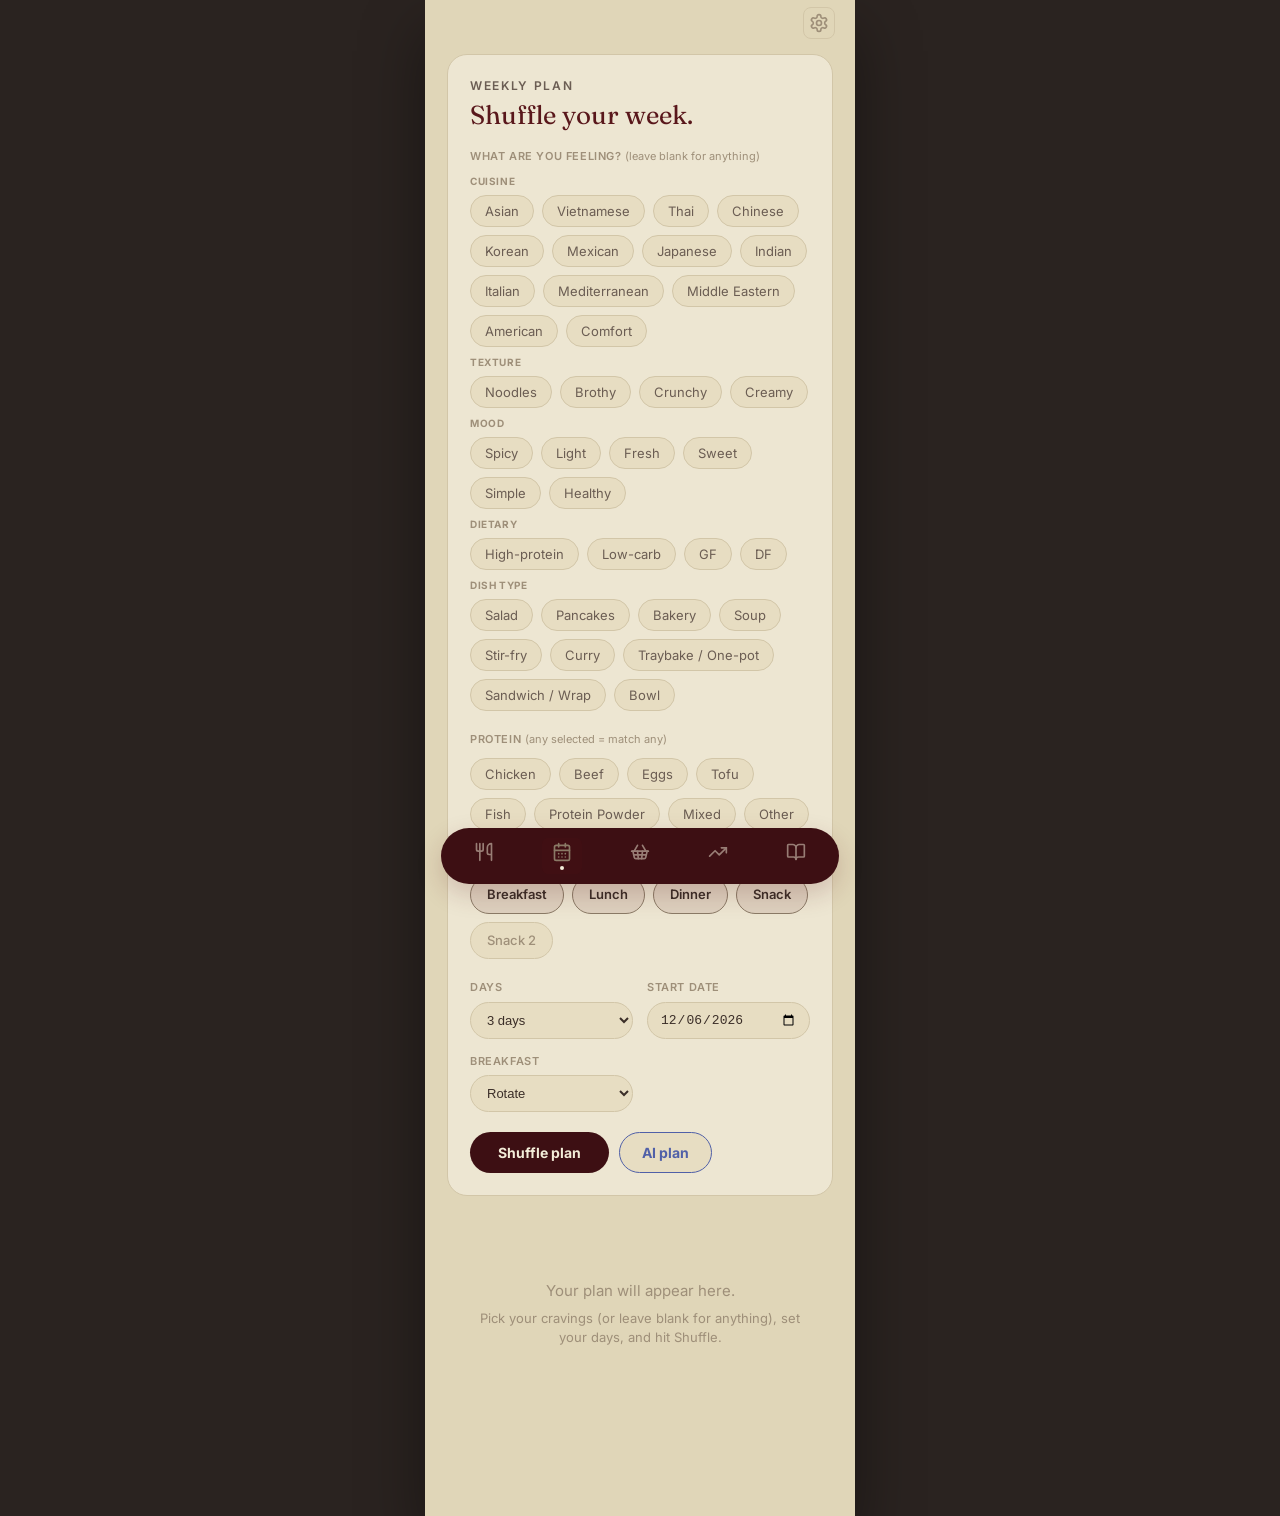
==== commit b03d6f25: "Add a daily step count logger to the Tracker Sits alongside TDEE as its own Steps card at the foot o" ====
--- a/index.html
+++ b/index.html
@@ -762,6 +762,8 @@
   .nd-logrow .nd-lbtn { background: none; border: none; color: var(--fn-text-muted); cursor: pointer; font-size: 14px; line-height: 1; padding: 2px 3px; }
   .nd-logrow .nd-lbtn:hover { color: var(--ed-oxblood-deep); }
   .nd-empty { font-family: var(--font-ui); font-size: 13px; color: var(--fn-text-muted); padding: 8px 0; border-top: 1px solid var(--fn-border); }
+  .nd-steps-bar { height: 8px; border-radius: var(--radius-pill); background: var(--fn-border); overflow: hidden; margin: 4px 0 2px; }
+  .nd-steps-fill { height: 100%; border-radius: var(--radius-pill); background: var(--fn-accent); transition: width .3s ease; }
   .nd-add { margin-top: 10px; font-family: var(--font-ui); font-size: 13px; font-weight: 500; color: var(--fn-text-muted);
             background: transparent; border: 1px solid var(--fn-border); border-radius: var(--radius-pill); padding: 7px 14px;
             cursor: pointer; display: inline-flex; align-items: center; gap: 6px; }
@@ -950,6 +952,11 @@
         <div style="display:flex;gap:8px;flex-wrap:wrap">
           <button class="btn-library" onclick="document.getElementById('importIngCsvInput').click()">⬆ Import ingredient CSV</button>
           <input type="file" id="importIngCsvInput" accept=".csv" style="display:none" onchange="importRecipeIngredientsCsv(event)">
+        </div>
+        <p style="font-size:12px;color:var(--text2);margin:12px 0 8px;line-height:1.5">Re-sends every edit and nutrition estimate saved on <em>this device</em> to the cloud library. Run this once if a recipe you edited doesn't look right elsewhere — a past bug let some edits save locally without ever reaching the cloud.</p>
+        <div style="display:flex;gap:8px;flex-wrap:wrap;align-items:center">
+          <button class="btn-library" id="btnSyncAllRecipes" onclick="syncAllOverridesToLibrary()">↻ Sync all edits to library</button>
+          <span id="syncAllNotice" style="font-size:12px;color:var(--green);display:none"></span>
         </div>
       </div>
       <div style="margin-top:16px;padding-top:16px;border-top:1px solid var(--border)">
@@ -2909,9 +2916,14 @@
 }
 
 // ─── PATCH RECIPE TO SUPABASE LIBRARY ───────────────────────────────────────
-async function patchRecipeToLibrary(id) {
+// Returns true if the PATCH is confirmed to have reached Supabase, false
+// otherwise (not a cloud recipe, HTTP rejection, or network error). Pass
+// `silent: true` when calling this from a loop over many recipes (see
+// syncAllOverridesToLibrary()) so one failure doesn't spam a toast per recipe
+// — the caller reports one summary toast instead.
+async function patchRecipeToLibrary(id, { silent = false } = {}) {
   const r = getRecipeById(id);
-  if (!r || !isCloudRecipeId(id)) return; // only patch cloud recipes
+  if (!r || !isCloudRecipeId(id)) return false; // only patch cloud recipes
   const fd = RECIPE_FULL_DATA[id] || {};
 
   // Convert flat [{group,qty,unit,name,note}] back to [{section_title, ingredients[]}].
@@ -2967,17 +2979,19 @@
     });
     if (!res.ok) {
       console.warn('[Daily Shuffle] Recipe patch rejected:', res.status);
-      showToast('⚠ Couldn’t sync this recipe to the library');
-      return;
+      if (!silent) showToast('⚠ Couldn’t sync this recipe to the library');
+      return false;
     }
     // A successful write is positive proof this id has a cloud row — heal the
     // bookkeeping Set so every other cloudRecipeIds.has() check downstream
     // (saveCustom()'s custom/cloud split, deleteRecipe()'s soft-delete path,
     // etc.) stops treating this recipe as local-only too.
     cloudRecipeIds.add(id);
+    return true;
   } catch (err) {
     console.warn('[Daily Shuffle] Failed to patch recipe to library:', err.message);
-    showToast('⚠ Couldn’t sync this recipe to the library');
+    if (!silent) showToast('⚠ Couldn’t sync this recipe to the library');
+    return false;
   }
 }
 
@@ -2990,8 +3004,11 @@
 // reached the Tracker and the old macros kept showing there. Only cloud
 // recipes have a row to patch — local-only recipes fall back to
 // RECIPE_FULL_DATA in the Tracker reads already, so this is a no-op for them.
-async function patchNutritionToLibrary(id, nutrition) {
-  if (!isCloudRecipeId(id)) return;
+// Returns true if the PATCH is confirmed to have reached Supabase, false
+// otherwise. `silent: true` suppresses the per-call toast for bulk callers
+// (see syncAllOverridesToLibrary()) — same convention as patchRecipeToLibrary().
+async function patchNutritionToLibrary(id, nutrition, { silent = false } = {}) {
+  if (!isCloudRecipeId(id)) return false;
   const payload = {
     calories: nutrition.kcal ?? null,
     protein_g: nutrition.protein ?? null,
@@ -3006,8 +3023,8 @@
     });
     if (!res.ok) {
       console.warn('[Daily Shuffle] Nutrition patch rejected:', res.status);
-      showToast('⚠ Re-estimate saved here, but couldn’t sync to the library — the Tracker may still show old macros');
-      return;
+      if (!silent) showToast('⚠ Re-estimate saved here, but couldn’t sync to the library — the Tracker may still show old macros');
+      return false;
     }
     cloudRecipeIds.add(id); // see patchRecipeToLibrary()'s matching comment
     // The Tracker caches its own recipe list in memory for the rest of this
@@ -3017,10 +3034,58 @@
       const row = _trkRecipeCache.find(r => String(r.id) === String(id));
       if (row) Object.assign(row, payload);
     }
+    return true;
   } catch (err) {
     console.warn('[Daily Shuffle] Failed to patch nutrition to library:', err.message);
-    showToast('⚠ Re-estimate saved here, but couldn’t sync to the library — the Tracker may still show old macros');
-  }
+    if (!silent) showToast('⚠ Re-estimate saved here, but couldn’t sync to the library — the Tracker may still show old macros');
+    return false;
+  }
+}
+
+// One-time "make sure everything I've edited on this device actually reached
+// the cloud" sweep (Settings → Recipe Library → "Sync all edits to library").
+// Walks every recipe id with a saved local override — the only recipes that
+// could hold a local edit the cloud doesn't know about — and re-PATCHes both
+// its fields and its nutrition, regardless of whether cloudRecipeIds /
+// isCloudRecipeId() already believes it's in sync. Exists because the
+// cloudRecipeIds bookkeeping has twice now let a real edit silently never
+// reach Supabase (see the 2026-09-10 log entries: PR #79's addRecipe() gap,
+// then a recipe whose id stayed missing from the Set for reasons that were
+// never pinned down). Rather than trust that bookkeeping, this just re-sends
+// the current local truth for anything that was ever edited — a blunt but
+// reliable backstop, safe to run repeatedly (PATCH is idempotent).
+async function syncAllOverridesToLibrary() {
+  const btn = document.getElementById('btnSyncAllRecipes');
+  const notice = document.getElementById('syncAllNotice');
+  if (btn) { btn.disabled = true; btn.textContent = 'Syncing…'; }
+  if (notice) notice.style.display = 'none';
+
+  // First, promote any recipe that never even reached the cloud at all (a
+  // failed initial Add Recipe POST, still sitting on a local Date.now() id).
+  await syncLocalRecipes();
+
+  let overrides = {};
+  try { overrides = JSON.parse(localStorage.getItem('ds_overrides') || '{}'); } catch(e) {}
+
+  const ids = Object.keys(overrides).filter(id => isCloudRecipeId(id) && getRecipeById(id));
+  let ok = 0, failed = 0;
+  for (const id of ids) {
+    const patchedRecipe = await patchRecipeToLibrary(id, { silent: true });
+    const nut = RECIPE_FULL_DATA[id] && RECIPE_FULL_DATA[id].nutrition;
+    const patchedNutrition = nut ? await patchNutritionToLibrary(id, nut, { silent: true }) : true;
+    if (patchedRecipe && patchedNutrition) ok++; else failed++;
+  }
+
+  if (btn) { btn.disabled = false; btn.textContent = '↻ Sync all edits to library'; }
+  const summary = ids.length
+    ? `Synced ${ok}/${ids.length} edited recipe${ids.length===1?'':'s'} to the cloud${failed ? ` · ${failed} failed` : ''}`
+    : 'Nothing to sync — no local edits found on this device';
+  if (notice) {
+    notice.textContent = '✓ ' + summary;
+    notice.style.color = failed ? 'var(--accent)' : 'var(--green)';
+    notice.style.display = 'inline';
+  }
+  showToast(summary + (failed ? ' — check your connection and try again' : ' ✓'));
 }
 
 // ─── AI NUTRITION + COST ESTIMATION ─────────────────────────────────────────
@@ -3133,7 +3198,9 @@
   }
   saveOverrides();                       // persist locally + sync to your personal cloud
   for (const id of known) {              // patch the shared recipe library
-    if (isCloudRecipeId(id)) { try { await patchRecipeToLibrary(id); cloudOK++; } catch(e){} }
+    // patchRecipeToLibrary() reports failure via its return value, not a
+    // throw — count only confirmed successes, not every attempt.
+    if (isCloudRecipeId(id) && await patchRecipeToLibrary(id, { silent: true })) cloudOK++;
   }
   renderRecipes();
   showToast(`Imported ${known.length} recipe(s) · ${cloudOK} patched to library ✓`);
@@ -5842,11 +5909,11 @@
    and showToast(). */
 
 const TRK_MEALS = ['breakfast','snack','lunch','dinner','dessert','drinks'];
-const TRK_TARGET_DEFAULTS = { cal:1800, prot:130, carb:170, fat:58, fib:30 };
+const TRK_TARGET_DEFAULTS = { cal:1800, prot:130, carb:170, fat:58, fib:30, steps:10000 };
 
 let trkDay = trkTodayKey();
 let trkEntries = [];
-let trkMeta = { exercise:[], omegaLogged:false, notes:'', tdee:null };
+let trkMeta = { exercise:[], omegaLogged:false, notes:'', tdee:null, steps:null };
 let trkStaples = [];
 let trkStaplesLoaded = false;
 let trkSavedMeals = [];
@@ -5914,8 +5981,8 @@
   try { localStorage.setItem('ds_trk_day_'+trkDay, JSON.stringify({ entries:trkEntries, meta:trkMeta })); } catch(e){}
 }
 function trkLoadCacheDay(){
-  try { const s = localStorage.getItem('ds_trk_day_'+trkDay); if(s){ const o=JSON.parse(s); trkEntries=o.entries||[]; trkMeta=Object.assign({exercise:[],omegaLogged:false,notes:'',tdee:null},o.meta||{}); return true; } } catch(e){}
-  trkEntries = []; trkMeta = { exercise:[], omegaLogged:false, notes:'', tdee:null };
+  try { const s = localStorage.getItem('ds_trk_day_'+trkDay); if(s){ const o=JSON.parse(s); trkEntries=o.entries||[]; trkMeta=Object.assign({exercise:[],omegaLogged:false,notes:'',tdee:null,steps:null},o.meta||{}); return true; } } catch(e){}
+  trkEntries = []; trkMeta = { exercise:[], omegaLogged:false, notes:'', tdee:null, steps:null };
   return false;
 }
 async function trkLoadDay(){
@@ -5927,7 +5994,7 @@
       fetch(`${TRK_SB_URL}/rest/v1/day_meta?date_key=eq.${trkDay}&select=*`, { headers: trkSbHeaders() })
     ]);
     if(eRes.ok){ trkEntries = await eRes.json(); }
-    if(mRes.ok){ const rows = await mRes.json(); if(rows.length){ trkMeta = { exercise: rows[0].exercise||[], omegaLogged: !!rows[0].omega_logged, notes: rows[0].notes||'', tdee: rows[0].tdee!=null ? trkNum(rows[0].tdee) : null }; } else { trkMeta = { exercise:[], omegaLogged:false, notes:'', tdee:null }; } }
+    if(mRes.ok){ const rows = await mRes.json(); if(rows.length){ trkMeta = { exercise: rows[0].exercise||[], omegaLogged: !!rows[0].omega_logged, notes: rows[0].notes||'', tdee: rows[0].tdee!=null ? trkNum(rows[0].tdee) : null, steps: rows[0].steps!=null ? Math.round(trkNum(rows[0].steps)) : null }; } else { trkMeta = { exercise:[], omegaLogged:false, notes:'', tdee:null, steps:null }; } }
     trkCacheDay();
   } catch(e){ /* keep cached */ }
 }
@@ -5949,7 +6016,7 @@
   trkCacheDay();
   if(!trkHasCloud()) return;
   try {
-    const res = await fetch(`${TRK_SB_URL}/rest/v1/day_meta`, { method:'POST', headers: trkSbHeaders(true), body: JSON.stringify({ date_key:trkDay, exercise:trkMeta.exercise, omega_logged:trkMeta.omegaLogged, notes:trkMeta.notes, tdee: (trkMeta.tdee!=null && trkMeta.tdee!=='') ? trkNum(trkMeta.tdee) : null, updated_at:new Date().toISOString() }) });
+    const res = await fetch(`${TRK_SB_URL}/rest/v1/day_meta`, { method:'POST', headers: trkSbHeaders(true), body: JSON.stringify({ date_key:trkDay, exercise:trkMeta.exercise, omega_logged:trkMeta.omegaLogged, notes:trkMeta.notes, tdee: (trkMeta.tdee!=null && trkMeta.tdee!=='') ? trkNum(trkMeta.tdee) : null, steps: (trkMeta.steps!=null && trkMeta.steps!=='') ? Math.round(trkNum(trkMeta.steps)) : null, updated_at:new Date().toISOString() }) });
     if(!res.ok) throw new Error('HTTP '+res.status);
   } catch(e){ showToast('⚠ Exercise/notes saved here only — cloud sync failed'); }
 }
@@ -6271,6 +6338,32 @@
     ${tdee!=null ? `<div class="trk-sub" style="margin-top:6px;opacity:.7">Deficit is measured against TDEE. Exercise above is already included, so it isn't added separately.</div>` : `<div class="trk-sub" style="margin-top:6px;opacity:.7">Enter your end-of-day total burn to see today's true deficit (TDEE − food).</div>`}
   </div>`;
 
+  // ── Steps card ──
+  // Steps are logged, not burned: the day's TDEE already accounts for them, so
+  // this never feeds the Burned / Deficit maths (same no-double-count rule the
+  // exercise list follows).
+  const steps = (trkMeta.steps!=null && trkMeta.steps!=='') ? Math.round(trkNum(trkMeta.steps)) : null;
+  const stepTgt = Math.round(trkNum(trkTargets.steps));
+  const stepPct = (steps!=null && stepTgt>0) ? Math.round(steps/stepTgt*100) : 0;
+  const stepsSum = steps!=null
+    ? `${steps.toLocaleString()} steps${stepTgt>0 ? ' · '+stepPct+'% of goal' : ''}`
+    : 'not logged';
+  let stepsNote = 'Log your end-of-day step count. Steps aren’t added to Burned — your TDEE already covers them.';
+  if(steps!=null && stepTgt>0){
+    stepsNote = steps >= stepTgt
+      ? `Goal met — ${(steps-stepTgt).toLocaleString()} over ${stepTgt.toLocaleString()}.`
+      : `${(stepTgt-steps).toLocaleString()} to go to hit ${stepTgt.toLocaleString()}.`;
+  }
+  const stepsHtml = `<div class="nd-meal">
+    <div class="nd-meal-head"><span class="nd-meal-name">Steps</span><span class="nd-meal-sum">${stepsSum}</span></div>
+    ${(steps!=null && stepTgt>0) ? `<div class="nd-steps-bar"><div class="nd-steps-fill" style="width:${Math.max(0,Math.min(100,stepPct))}%"></div></div>` : ''}
+    <div class="trk-field" style="margin-top:12px">
+      <label>Steps today</label>
+      <input id="trkStepsInput" type="number" step="1" min="0" value="${steps!=null?steps:''}" placeholder="e.g. 8000" onchange="trkSetSteps(this.value)">
+    </div>
+    <div class="trk-sub" style="margin-top:6px;opacity:.7">${stepsNote}</div>
+  </div>`;
+
   body.innerHTML = `
     ${stripHtml}
     ${calCardHtml}
@@ -6278,6 +6371,7 @@
     <p class="nd-loglabel">Today's log</p>
     ${mealsHtml}
     ${exerciseHtml}
+    ${stepsHtml}
     ${!trkHasCloud() ? `<div class="nd-empty" style="text-align:center;border:none">No Supabase credentials — logging to this browser only. Add them in Settings to sync.</div>` : ''}
   `;
 }
@@ -6538,10 +6632,10 @@
 const PLAN_SLOT_TO_MEAL = { breakfast:'breakfast', lunch:'lunch', dinner:'dinner', snack:'snack', snack2:'snack' };
 
 // Read-modify-write one day's localStorage cache, preserving its meta (exercise,
-// notes, tdee) — trkCacheDay() only ever writes the day currently being viewed.
+// notes, tdee, steps) — trkCacheDay() only ever writes the day currently viewed.
 function _trkPatchDayCache(dateKey, mutate){
   const k = 'ds_trk_day_'+dateKey;
-  let o = { entries: [], meta: { exercise:[], omegaLogged:false, notes:'', tdee:null } };
+  let o = { entries: [], meta: { exercise:[], omegaLogged:false, notes:'', tdee:null, steps:null } };
   try { const s = localStorage.getItem(k); if(s) o = JSON.parse(s); } catch(e){}
   o.entries = mutate(o.entries || []);
   try { localStorage.setItem(k, JSON.stringify(o)); } catch(e){}
@@ -6657,16 +6751,22 @@
   trkMeta.tdee = (v==='' || v==null || !(n>0)) ? null : n;
   renderTracker(); await trkSaveMeta();
 }
+async function trkSetSteps(v){
+  const n = Math.round(trkNum(v));
+  trkMeta.steps = (v==='' || v==null || !(n>0)) ? null : n;
+  renderTracker(); await trkSaveMeta();
+}
 
 // ── targets ─────────────────────────────────────────────────────────────────
 function trkOpenTargets(){
   trkModal(`<h3>Daily targets</h3><div class="trk-sub">Used for the rings and remaining-calorie math.</div>
     <div class="trk-row"><div class="trk-field"><label>Calories</label><input id="trkTgCal" type="number" value="${trkTargets.cal}"></div><div class="trk-field"><label>Protein</label><input id="trkTgProt" type="number" value="${trkTargets.prot}"></div></div>
     <div class="trk-row"><div class="trk-field"><label>Carbs</label><input id="trkTgCarb" type="number" value="${trkTargets.carb}"></div><div class="trk-field"><label>Fat</label><input id="trkTgFat" type="number" value="${trkTargets.fat}"></div><div class="trk-field"><label>Fibre</label><input id="trkTgFib" type="number" value="${trkTargets.fib}"></div></div>
+    <div class="trk-field"><label>Daily steps</label><input id="trkTgSteps" type="number" step="1" min="0" value="${trkTargets.steps}"></div>
     <button class="trk-btn" onclick="trkSaveTargets()">Save</button>`);
 }
 function trkSaveTargets(){
-  trkTargets = { cal:trkNum(document.getElementById('trkTgCal').value)||TRK_TARGET_DEFAULTS.cal, prot:trkNum(document.getElementById('trkTgProt').value), carb:trkNum(document.getElementById('trkTgCarb').value), fat:trkNum(document.getElementById('trkTgFat').value), fib:trkNum(document.getElementById('trkTgFib').value) };
+  trkTargets = { cal:trkNum(document.getElementById('trkTgCal').value)||TRK_TARGET_DEFAULTS.cal, prot:trkNum(document.getElementById('trkTgProt').value), carb:trkNum(document.getElementById('trkTgCarb').value), fat:trkNum(document.getElementById('trkTgFat').value), fib:trkNum(document.getElementById('trkTgFib').value), steps:Math.round(trkNum(document.getElementById('trkTgSteps').value)) };
   try { localStorage.setItem('ds_trk_targets', JSON.stringify(trkTargets)); } catch(e){}
   trkCloseModal(); renderTracker();
 }
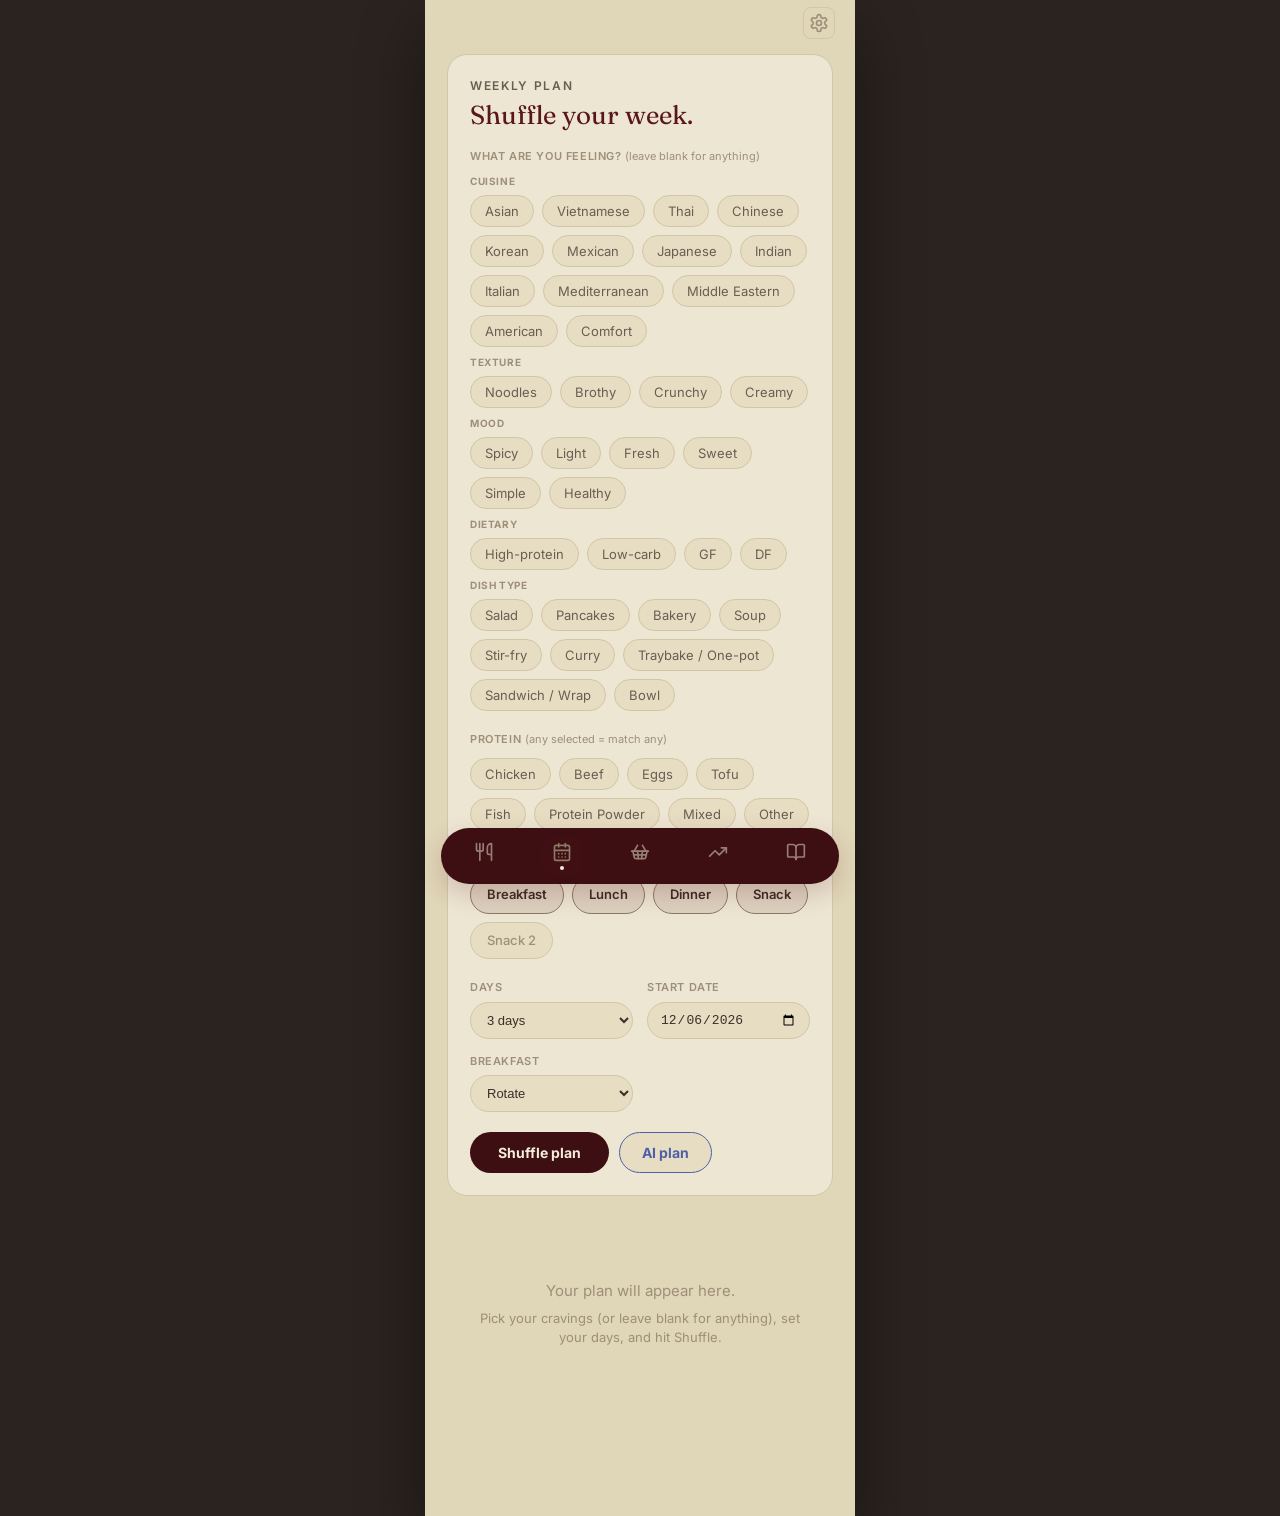
==== commit 76287f38: "Make every recipe reach the cloud library, and say so when one doesn't A recipe that failed its init" ====
--- a/index.html
+++ b/index.html
@@ -334,6 +334,13 @@
   .picker-item-name { font-size: 13px; font-weight: 600; color: var(--text); margin-bottom: 3px; }
   .picker-item-meta { display: flex; gap: 8px; font-size: 11px; color: var(--text3); flex-wrap: wrap; }
   .picker-item-shake { font-style: italic; color: var(--green); }
+
+  /* Quick tag editor — its own surface, so tags are edited without the recipe */
+  .tagpop-body { overflow-y: auto; padding: 14px 18px 4px; flex: 1; }
+  .tagpop-footer { display: flex; align-items: center; gap: 10px; padding: 12px 18px;
+                   border-top: 1px solid var(--border); flex-shrink: 0; }
+  .tagpop-group-label { font-size: 10px; font-weight: 700; text-transform: uppercase; letter-spacing: .5px;
+                        color: var(--text3); margin-bottom: 5px; }
 
   .empty-plan { text-align: center; padding: 60px 24px; color: var(--text3); }
 
@@ -682,6 +689,11 @@
             backdrop-filter: blur(var(--glass-blur)); -webkit-backdrop-filter: blur(var(--glass-blur)); }
   .rl-fav .ic { width: 15px; height: 15px; fill: none; stroke: var(--fn-text); stroke-width: 1.75; }
   .rl-fav.active .ic { fill: var(--ed-oxblood-bright); stroke: var(--ed-oxblood-bright); }
+  .rl-card-actions { display: flex; gap: 6px; align-items: center; }
+  .rl-tagbtn { width: 32px; height: 32px; border-radius: 50%; display: flex; align-items: center;
+               justify-content: center; background: var(--glass-tint-fn); border: none; cursor: pointer; padding: 0;
+               backdrop-filter: blur(var(--glass-blur)); -webkit-backdrop-filter: blur(var(--glass-blur)); }
+  .rl-tagbtn .ic { width: 15px; height: 15px; fill: none; stroke: var(--fn-text); stroke-width: 1.75; }
   .rl-card-name { font-family: var(--font-ui); font-weight: 600; font-size: 15px; color: #fff; margin: 0;
                   line-height: 1.25; text-shadow: 0 1px 4px rgba(0,0,0,.45); }
   .rl-card-time { font-family: var(--font-ui); font-size: 12px; color: rgba(255,255,255,.85); margin: 2px 0 0;
@@ -762,8 +774,6 @@
   .nd-logrow .nd-lbtn { background: none; border: none; color: var(--fn-text-muted); cursor: pointer; font-size: 14px; line-height: 1; padding: 2px 3px; }
   .nd-logrow .nd-lbtn:hover { color: var(--ed-oxblood-deep); }
   .nd-empty { font-family: var(--font-ui); font-size: 13px; color: var(--fn-text-muted); padding: 8px 0; border-top: 1px solid var(--fn-border); }
-  .nd-steps-bar { height: 8px; border-radius: var(--radius-pill); background: var(--fn-border); overflow: hidden; margin: 4px 0 2px; }
-  .nd-steps-fill { height: 100%; border-radius: var(--radius-pill); background: var(--fn-accent); transition: width .3s ease; }
   .nd-add { margin-top: 10px; font-family: var(--font-ui); font-size: 13px; font-weight: 500; color: var(--fn-text-muted);
             background: transparent; border: 1px solid var(--fn-border); border-radius: var(--radius-pill); padding: 7px 14px;
             cursor: pointer; display: inline-flex; align-items: center; gap: 6px; }
@@ -899,6 +909,9 @@
   <symbol id="ic-heart" viewBox="0 0 24 24" stroke-width="1.75">
     <path d="M12 21s-7.5-4.6-10-9.3C.4 8.3 2 4.8 5.4 4.1c2-.4 4 .5 5.1 2.2C11.6 4.6 13.6 3.7 15.6 4.1c3.4.7 5 4.2 3.4 7.6C19.5 16.4 12 21 12 21z"/>
   </symbol>
+  <symbol id="ic-tag" viewBox="0 0 24 24" fill="none" stroke="currentColor" stroke-width="2" stroke-linecap="round" stroke-linejoin="round">
+    <path d="M12.6 2.7a2 2 0 0 0-1.4-.6H4a2 2 0 0 0-2 2v7.2a2 2 0 0 0 .6 1.4l8.5 8.5a2 2 0 0 0 2.8 0l7.2-7.2a2 2 0 0 0 0-2.8z"/><circle cx="6.8" cy="6.8" r="1.4"/>
+  </symbol>
 </svg>
 <div class="app">
   <header>
@@ -957,6 +970,11 @@
         <div style="display:flex;gap:8px;flex-wrap:wrap;align-items:center">
           <button class="btn-library" id="btnSyncAllRecipes" onclick="syncAllOverridesToLibrary()">↻ Sync all edits to library</button>
           <span id="syncAllNotice" style="font-size:12px;color:var(--green);display:none"></span>
+        </div>
+        <p style="font-size:12px;color:var(--text2);margin:12px 0 8px;line-height:1.5">Every recipe belongs in the cloud library. One stays on this device only when its upload failed — offline, or a rejected write. They retry automatically on reconnect and on every app load; use this to force it now.</p>
+        <div style="display:flex;gap:8px;flex-wrap:wrap;align-items:center">
+          <button class="btn-library" id="btnUploadLocalRecipes" onclick="uploadLocalRecipes()">☁️ Upload local-only recipes</button>
+          <span id="localOnlyNotice" style="font-size:12px;display:none"></span>
         </div>
       </div>
       <div style="margin-top:16px;padding-top:16px;border-top:1px solid var(--border)">
@@ -1368,6 +1386,25 @@
       <div class="picker-list" id="pickerList"></div>
     </div>
   </div>
+
+  <!-- Quick Tag Editor — tags/categories only, never ingredients or quantities -->
+  <div class="picker-overlay" id="tagPopOverlay" onclick="closeTagPopOnOverlay(event)">
+    <div class="picker-panel">
+      <div class="picker-header">
+        <div>
+          <div class="picker-title" id="tagPopTitle">Tags</div>
+          <div class="picker-hint">Meal types, categories and cravings — ingredients aren’t touched</div>
+        </div>
+        <button class="picker-close" onclick="closeTagPop()">×</button>
+      </div>
+      <div class="tagpop-body" id="tagPopBody"></div>
+      <div class="tagpop-footer">
+        <button class="btn-edit-save" onclick="saveRecipeTags()">Save tags</button>
+        <button class="btn-edit-cancel" onclick="closeTagPop()">Cancel</button>
+        <span class="edit-saved-notice" id="tagPopNotice" style="display:none">✓ Saved!</span>
+      </div>
+    </div>
+  </div>
 </div>
 
 <script>
@@ -2349,7 +2386,10 @@
       <div class="rl-card-overlay">
         <div class="rl-card-top">
           <span class="rl-num">${num}</span>
-          <button class="rl-fav${fav?' active':''}" onclick="toggleFav(event,'${r.id}')" aria-label="${fav?'Remove from favourites':'Add to favourites'}"><svg class="ic"><use href="#ic-heart"/></svg></button>
+          <div class="rl-card-actions">
+            <button class="rl-tagbtn" onclick="openTagPop(event,'${r.id}')" aria-label="Edit tags" title="Edit tags"><svg class="ic"><use href="#ic-tag"/></svg></button>
+            <button class="rl-fav${fav?' active':''}" onclick="toggleFav(event,'${r.id}')" aria-label="${fav?'Remove from favourites':'Add to favourites'}"><svg class="ic"><use href="#ic-heart"/></svg></button>
+          </div>
         </div>
         <div>
           <p class="rl-card-name">${r.name}</p>
@@ -2479,11 +2519,8 @@
 
   const isFav = favourites.has(r.id);
 
-  const types = r.mealTypes || [];
-  const primaryType = types[0] || '';
-  const typeLabel = types.map(t => TYPE_LABELS[t] || t).join(' · ');
-  const cuisineName = r.cuisine ? r.cuisine.charAt(0).toUpperCase()+r.cuisine.slice(1) : '';
-  const kicker = [typeLabel, cuisineName].filter(Boolean).join(' · ');
+  const primaryType = (r.mealTypes || [])[0] || '';
+  const kicker = recipeKicker(r);
   const rIdx = recipes.findIndex(x => String(x.id) === String(r.id));
   const archiveNum = rIdx >= 0 ? 'No. ' + String(rIdx + 1).padStart(3, '0') : '';
 
@@ -2504,10 +2541,11 @@
     </div>
     ${multiplierHtml}
     <div style="display:flex;gap:8px;align-items:center;margin:4px 0 8px">
-      <button class="btn-edit-open" onclick="openTagEditor('${r.id}')">Edit recipe</button>
+      <button class="btn-edit-open" onclick="openTagPop(event,'${r.id}')">🏷 Tags</button>
+      <button class="btn-edit-open" id="btnRecipeEditorToggle" onclick="openRecipeEditor('${r.id}')">Edit recipe</button>
       <button class="btn-edit-open" style="color:var(--accent);opacity:.7" onclick="deleteRecipe('${r.id}')">Delete</button>
     </div>
-    <div id="modal-tag-editor" style="display:none"></div>
+    <div id="modal-recipe-editor" style="display:none"></div>
     ${r.notes?`<div class="modal-section"><h4>Batch cook notes</h4><p>${r.notes}</p></div>`:''}
     <div class="modal-divider"></div>
     <div id="modal-ingredients-section">${ingredientsHtml}</div>
@@ -2516,7 +2554,18 @@
     ${nutritionHtml}
     ${r.instagramUrl?`<div class="modal-divider"></div><div class="modal-section"><h4>Source</h4><a href="${r.instagramUrl}" target="_blank" class="modal-instagram-link">View on Instagram</a></div>`:''}
   `;
+  // Which recipe the open modal is showing — lets a tag save refresh the kicker
+  // in place instead of re-rendering the modal over an open recipe editor.
+  document.getElementById('modalContent').dataset.recipeId = String(r.id);
   document.getElementById('modalOverlay').classList.add('open');
+}
+
+// Meal types + cuisine, as shown above the modal title. Recomputed after a tag
+// save so the header doesn't go stale.
+function recipeKicker(r) {
+  const typeLabel = (r.mealTypes || []).map(t => TYPE_LABELS[t] || t).join(' · ');
+  const cuisineName = r.cuisine ? r.cuisine.charAt(0).toUpperCase() + r.cuisine.slice(1) : '';
+  return [typeLabel, cuisineName].filter(Boolean).join(' · ');
 }
 function closeModal() { document.getElementById('modalOverlay').classList.remove('open'); }
 function closeModalOnOverlay(e) { if(e.target===document.getElementById('modalOverlay')) closeModal(); }
@@ -2564,19 +2613,161 @@
   openModal(id);
 }
 
-// ─── TAG EDITOR ──────────────────────────────────────────────────────────────
-let _editorMealTypes = new Set();
-let _editorCravings  = new Set();
+// ─── QUICK TAG EDITOR (popover) ──────────────────────────────────────────────
+// Tags have their own editing surface, reachable from the 🏷 button on a recipe
+// card and from the recipe modal. It reads and writes ONLY meal types,
+// categories and cravings: no ingredient, quantity, method or nutrition field is
+// touched, and the save PATCHes only the tag columns (patchRecipeToLibrary's
+// `scope: 'tags'`), so re-tagging can never disturb `ingredient_sections`.
+let _tagPopId = null;
+let _tagPopMealTypes = new Set();
+let _tagPopCravings  = new Set();
+
+function openTagPop(event, id) {
+  if (event) event.stopPropagation();   // card click would otherwise open the modal
+  const r = getRecipeById(id); if (!r) return;
+
+  _tagPopId        = String(r.id);
+  _tagPopMealTypes = new Set(r.mealTypes || []);
+  _tagPopCravings  = new Set(r.cravings  || []);
+
+  document.getElementById('tagPopTitle').textContent = r.name;
+  document.getElementById('tagPopBody').innerHTML = `
+    <div class="edit-section-divider" style="margin-top:0">Meal types <span style="font-weight:400;text-transform:none;letter-spacing:0;color:var(--text3);font-size:11px">(pick any that apply)</span></div>
+    <div class="craving-edit-tags" id="tagpop-mealtypes"></div>
+
+    <div class="edit-section-divider">Categories</div>
+    <div class="edit-meta-grid">
+      <div>
+        <span class="tag-editor-sublabel">Protein source</span>
+        <select class="edit-meta-select" id="tagpop-protein">
+          <option value="" ${!r.proteinSource?'selected':''}>— None —</option>
+          <option value="chicken" ${r.proteinSource==='chicken'?'selected':''}>🐓 Chicken</option>
+          <option value="beef" ${r.proteinSource==='beef'?'selected':''}>🥩 Beef</option>
+          <option value="eggs" ${r.proteinSource==='eggs'?'selected':''}>🥚 Eggs</option>
+          <option value="tofu" ${r.proteinSource==='tofu'?'selected':''}>🌱 Tofu / Plant</option>
+          <option value="fish" ${r.proteinSource==='fish'?'selected':''}>🐟 Fish</option>
+          <option value="proteinpowder" ${r.proteinSource==='proteinpowder'?'selected':''}>🥤 Protein Powder</option>
+          <option value="mixed" ${r.proteinSource==='mixed'?'selected':''}>🍱 Mixed</option>
+          <option value="other" ${r.proteinSource==='other'?'selected':''}>🔀 Other</option>
+        </select>
+      </div>
+      <div>
+        <span class="tag-editor-sublabel">Cuisine</span>
+        <select class="edit-meta-select" id="tagpop-cuisine">
+          <option value="comfort" ${r.cuisine==='comfort'?'selected':''}>🏠 Comfort</option>
+          <option value="asian" ${r.cuisine==='asian'?'selected':''}>🥢 Asian (other/mixed)</option>
+          <option value="vietnamese" ${r.cuisine==='vietnamese'?'selected':''}>🍜 Vietnamese</option>
+          <option value="thai" ${r.cuisine==='thai'?'selected':''}>🌶 Thai</option>
+          <option value="chinese" ${r.cuisine==='chinese'?'selected':''}>🥡 Chinese</option>
+          <option value="korean" ${r.cuisine==='korean'?'selected':''}>🌶 Korean</option>
+          <option value="japanese" ${r.cuisine==='japanese'?'selected':''}>🍱 Japanese</option>
+          <option value="indian" ${r.cuisine==='indian'?'selected':''}>🍛 Indian</option>
+          <option value="italian" ${r.cuisine==='italian'?'selected':''}>🍝 Italian</option>
+          <option value="mexican" ${r.cuisine==='mexican'?'selected':''}>🌮 Mexican</option>
+          <option value="american" ${r.cuisine==='american'?'selected':''}>🍔 American / BBQ</option>
+          <option value="mediterranean" ${r.cuisine==='mediterranean'?'selected':''}>🫒 Mediterranean</option>
+          <option value="middleeastern" ${r.cuisine==='middleeastern'?'selected':''}>🫙 Middle Eastern</option>
+          <option value="simple" ${r.cuisine==='simple'?'selected':''}>Simple</option>
+          <option value="other" ${r.cuisine==='other'?'selected':''}>🍴 Other</option>
+        </select>
+      </div>
+      <div>
+        <span class="tag-editor-sublabel">Carb type</span>
+        <select class="edit-meta-select" id="tagpop-carbType">
+          ${CARB_TYPES.map(t => `<option value="${t}" ${(r.carbType||'none')===t?'selected':''}>${CARB_TYPE_LABELS[t]}</option>`).join('')}
+        </select>
+      </div>
+    </div>
+
+    <div class="edit-section-divider">Cravings / mood</div>
+    <div id="tagpop-cravings"></div>`;
+
+  renderTagPopMealTypes();
+  renderTagPopCravings();
+  document.getElementById('tagPopOverlay').classList.add('open');
+}
+
+function closeTagPop() {
+  document.getElementById('tagPopOverlay').classList.remove('open');
+  _tagPopId = null;
+}
+function closeTagPopOnOverlay(e) {
+  if (e.target === document.getElementById('tagPopOverlay')) closeTagPop();
+}
+
+function renderTagPopMealTypes() {
+  const el = document.getElementById('tagpop-mealtypes'); if (!el) return;
+  el.innerHTML = MEAL_TYPES.map(t => `
+    <span class="craving-edit-tag${_tagPopMealTypes.has(t)?' active':''}" onclick="toggleTagPopMealType('${t}',this)">${MEAL_TYPE_LABELS[t]}</span>
+  `).join('');
+}
+
+function toggleTagPopMealType(val, el) {
+  if (_tagPopMealTypes.has(val)) { _tagPopMealTypes.delete(val); el.classList.remove('active'); }
+  else { _tagPopMealTypes.add(val); el.classList.add('active'); }
+}
+
+// Grouped by the taxonomy (as the Shuffle tab does), with a trailing group for
+// any legacy craving values the taxonomy no longer lists — otherwise a recipe
+// could carry a tag that is impossible to see or remove.
+function renderTagPopCravings() {
+  const el = document.getElementById('tagpop-cravings'); if (!el) return;
+  const grouped = Object.values(CRAVING_TAXONOMY).flat();
+  const groups = Object.entries(CRAVING_TAXONOMY).map(([g, vals]) => [CRAVING_GROUP_LABELS[g] || g, vals]);
+  const leftovers = ALL_CRAVINGS.filter(v => !grouped.includes(v));
+  if (leftovers.length) groups.push(['Other', leftovers]);
+  el.innerHTML = groups.map(([label, vals]) => `
+    <div class="tagpop-group-label">${label}</div>
+    <div class="craving-edit-tags">
+      ${vals.map(v => `<span class="craving-edit-tag${_tagPopCravings.has(v)?' active':''}" onclick="toggleTagPopCraving('${v}',this)">${CRAVING_LABELS[v]||v}</span>`).join('')}
+    </div>`).join('');
+}
+
+function toggleTagPopCraving(val, el) {
+  if (_tagPopCravings.has(val)) { _tagPopCravings.delete(val); el.classList.remove('active'); }
+  else { _tagPopCravings.add(val); el.classList.add('active'); }
+}
+
+function saveRecipeTags() {
+  const id = _tagPopId; if (!id) return;
+  const r = getRecipeById(id); if (!r) return;
+
+  r.mealTypes     = _tagPopMealTypes.size ? [..._tagPopMealTypes] : (r.mealTypes || ['dinner']);
+  r.proteinSource = document.getElementById('tagpop-protein')?.value || r.proteinSource;
+  r.cuisine       = document.getElementById('tagpop-cuisine')?.value || r.cuisine;
+  r.carbType      = document.getElementById('tagpop-carbType')?.value || r.carbType || 'none';
+  r.cravings      = [..._tagPopCravings];
+
+  saveOverrides();
+  saveCustom();
+  patchRecipeToLibrary(r.id, { scope: 'tags' });
+
+  // Refresh the modal header in place if this recipe's modal is open behind the
+  // popover — re-rendering it would discard an open recipe editor's unsaved edits.
+  const modalEl = document.getElementById('modalContent');
+  if (modalEl && String(modalEl.dataset.recipeId) === String(r.id)) {
+    const kickerEl = modalEl.querySelector('.modal-type');
+    if (kickerEl) {
+      kickerEl.textContent = recipeKicker(r);
+      kickerEl.className = 'modal-type ' + (TYPE_CLASSES[(r.mealTypes||[])[0]] || '');
+    }
+  }
+
+  renderRecipes();   // tags drive the filters, so the grid may change
+  closeTagPop();
+  showToast('✓ Tags saved');
+}
+
+// ─── RECIPE EDITOR ───────────────────────────────────────────────────────────
+// Name, servings, ingredients, method and notes. Tags live in the quick tag
+// editor above and are deliberately not editable here.
 let _editorIngredients = []; // [{type:'group'|'item', text:''}]
 let _editorMethod = [];      // ['step text', ...]
 
-function openTagEditor(id) {
+function openRecipeEditor(id) {
   const r = getRecipeById(id); if (!r) return;
   const fd = RECIPE_FULL_DATA[r.id] || {};
-
-  // Initialise editor state
-  _editorMealTypes = new Set(r.mealTypes || []);
-  _editorCravings  = new Set(r.cravings  || []);
   // Convert ingredients [{group,item}] to flat editor rows [{type,text}]
   _editorIngredients = [];
   let lastGroup = null;
@@ -2592,11 +2783,13 @@
   }
   _editorMethod = [...(fd.method || [])];
 
-  const editorEl = document.getElementById('modal-tag-editor');
-  const toggleBtn = editorEl.previousElementSibling;
+  const editorEl = document.getElementById('modal-recipe-editor');
+  // Target the toggle by id: previousElementSibling is the whole button row, and
+  // writing textContent onto that wiped out the buttons it holds.
+  const toggleBtn = document.getElementById('btnRecipeEditorToggle');
   if (editorEl.style.display !== 'none') {
     editorEl.style.display = 'none';
-    if (toggleBtn) toggleBtn.textContent = '✏️ Edit recipe';
+    if (toggleBtn) toggleBtn.textContent = 'Edit recipe';
     return;
   }
   if (toggleBtn) toggleBtn.textContent = '▲ Close editor';
@@ -2634,55 +2827,10 @@
         </div>
       </div>
 
-      <div class="edit-section-divider">Meal types <span style="font-weight:400;text-transform:none;letter-spacing:0;color:var(--text3);font-size:11px">(pick any that apply)</span></div>
-      <div class="craving-edit-tags" id="editor-mealtypes-display"></div>
-
-      <div class="edit-section-divider">Categories</div>
-      <div class="edit-meta-grid">
-        <div>
-          <span class="tag-editor-sublabel">Protein source</span>
-          <select class="edit-meta-select" id="edit-protein">
-            <option value="" ${!r.proteinSource?'selected':''}>— None —</option>
-            <option value="chicken" ${r.proteinSource==='chicken'?'selected':''}>🐓 Chicken</option>
-            <option value="beef" ${r.proteinSource==='beef'?'selected':''}>🥩 Beef</option>
-            <option value="eggs" ${r.proteinSource==='eggs'?'selected':''}>🥚 Eggs</option>
-            <option value="tofu" ${r.proteinSource==='tofu'?'selected':''}>🌱 Tofu / Plant</option>
-            <option value="fish" ${r.proteinSource==='fish'?'selected':''}>🐟 Fish</option>
-            <option value="proteinpowder" ${r.proteinSource==='proteinpowder'?'selected':''}>🥤 Protein Powder</option>
-            <option value="mixed" ${r.proteinSource==='mixed'?'selected':''}>🍱 Mixed</option>
-            <option value="other" ${r.proteinSource==='other'?'selected':''}>🔀 Other</option>
-          </select>
-        </div>
-        <div>
-          <span class="tag-editor-sublabel">Cuisine</span>
-          <select class="edit-meta-select" id="edit-cuisine">
-            <option value="comfort" ${r.cuisine==='comfort'?'selected':''}>🏠 Comfort</option>
-            <option value="asian" ${r.cuisine==='asian'?'selected':''}>🥢 Asian (other/mixed)</option>
-            <option value="vietnamese" ${r.cuisine==='vietnamese'?'selected':''}>🍜 Vietnamese</option>
-            <option value="thai" ${r.cuisine==='thai'?'selected':''}>🌶 Thai</option>
-            <option value="chinese" ${r.cuisine==='chinese'?'selected':''}>🥡 Chinese</option>
-            <option value="korean" ${r.cuisine==='korean'?'selected':''}>🌶 Korean</option>
-            <option value="japanese" ${r.cuisine==='japanese'?'selected':''}>🍱 Japanese</option>
-            <option value="indian" ${r.cuisine==='indian'?'selected':''}>🍛 Indian</option>
-            <option value="italian" ${r.cuisine==='italian'?'selected':''}>🍝 Italian</option>
-            <option value="mexican" ${r.cuisine==='mexican'?'selected':''}>🌮 Mexican</option>
-            <option value="american" ${r.cuisine==='american'?'selected':''}>🍔 American / BBQ</option>
-            <option value="mediterranean" ${r.cuisine==='mediterranean'?'selected':''}>🫒 Mediterranean</option>
-            <option value="middleeastern" ${r.cuisine==='middleeastern'?'selected':''}>🫙 Middle Eastern</option>
-            <option value="simple" ${r.cuisine==='simple'?'selected':''}>Simple</option>
-            <option value="other" ${r.cuisine==='other'?'selected':''}>🍴 Other</option>
-          </select>
-        </div>
-        <div>
-          <span class="tag-editor-sublabel">Carb type</span>
-          <select class="edit-meta-select" id="edit-carbType">
-            ${CARB_TYPES.map(t => `<option value="${t}" ${(r.carbType||'none')===t?'selected':''}>${CARB_TYPE_LABELS[t]}</option>`).join('')}
-          </select>
-        </div>
+      <div style="display:flex;align-items:center;gap:8px;flex-wrap:wrap;margin:10px 0 4px">
+        <span style="font-size:11px;color:var(--text3)">Meal types, categories and cravings are edited separately —</span>
+        <button class="edit-list-add-btn" onclick="openTagPop(event,'${id}')">🏷 Edit tags</button>
       </div>
-
-      <div class="edit-section-divider">Cravings / mood</div>
-      <div class="craving-edit-tags" id="editor-cravings-display"></div>
 
       <div class="edit-section-divider">Ingredients</div>
       <div class="edit-list-section" id="editor-ingredients-list"></div>
@@ -2717,7 +2865,7 @@
 
       <div class="edit-actions" style="margin-top:16px">
         <button class="btn-edit-save" onclick="saveRecipeEdits('${id}')">Save changes</button>
-        <button class="btn-edit-cancel" onclick="openTagEditor('${id}')">Cancel</button>
+        <button class="btn-edit-cancel" onclick="openRecipeEditor('${id}')">Cancel</button>
         <span class="edit-saved-notice" id="editSavedNotice" style="display:none">✓ Saved!</span>
       </div>
       <div style="margin-top:12px;padding-top:12px;border-top:1px solid var(--border)">
@@ -2725,34 +2873,8 @@
       </div>
     </div>`;
 
-  renderEditorMealTypes();
-  renderEditorCravings();
   renderEditorIngredients();
   renderEditorMethod();
-}
-
-function renderEditorMealTypes() {
-  const el = document.getElementById('editor-mealtypes-display'); if (!el) return;
-  el.innerHTML = MEAL_TYPES.map(t => `
-    <span class="craving-edit-tag${_editorMealTypes.has(t)?' active':''}" onclick="toggleEditorMealType('${t}',this)">${MEAL_TYPE_LABELS[t]}</span>
-  `).join('');
-}
-
-function toggleEditorMealType(val, el) {
-  if (_editorMealTypes.has(val)) { _editorMealTypes.delete(val); el.classList.remove('active'); }
-  else { _editorMealTypes.add(val); el.classList.add('active'); }
-}
-
-function renderEditorCravings() {
-  const el = document.getElementById('editor-cravings-display'); if (!el) return;
-  el.innerHTML = ALL_CRAVINGS.map(v => `
-    <span class="craving-edit-tag${_editorCravings.has(v)?' active':''}" onclick="toggleEditorCraving('${v}',this)">${CRAVING_LABELS[v]||v}</span>
-  `).join('');
-}
-
-function toggleEditorCraving(val, el) {
-  if (_editorCravings.has(val)) { _editorCravings.delete(val); el.classList.remove('active'); }
-  else { _editorCravings.add(val); el.classList.add('active'); }
 }
 
 // ── Ingredient editor helpers ─────────────────────────────────────────────────
@@ -2831,13 +2953,10 @@
 function saveRecipeEdits(id) {
   const r = getRecipeById(id); if (!r) return;
 
-  // Read all fields from editor inputs
+  // Read all fields from editor inputs. Tags (meal types, categories, cravings)
+  // are deliberately absent — they belong to the quick tag editor.
   const name        = document.getElementById('edit-name')?.value.trim() || r.name;
   const description = document.getElementById('edit-description')?.value || '';
-  const mealTypes   = _editorMealTypes.size ? [..._editorMealTypes] : (r.mealTypes || ['dinner']);
-  const proteinSource = document.getElementById('edit-protein')?.value || r.proteinSource;
-  const cuisine     = document.getElementById('edit-cuisine')?.value || r.cuisine;
-  const carbType    = document.getElementById('edit-carbType')?.value || r.carbType || 'none';
   const servings    = parseInt(document.getElementById('edit-servings')?.value, 10) || r.servings;
   const prepTime    = document.getElementById('edit-prepTime')?.value || '';
   const costTier    = parseInt(document.getElementById('edit-costTier')?.value, 10) || 0;
@@ -2845,7 +2964,6 @@
   const instagramUrl = document.getElementById('edit-instagramUrl')?.value.trim() || '';
   const tips        = document.getElementById('edit-tips')?.value || '';
   const storage     = document.getElementById('edit-storage')?.value || '';
-  const cravings    = [..._editorCravings];
 
   // Sync current method textarea values (in case oninput didn't fire on last edit)
   document.querySelectorAll('#editor-method-list textarea').forEach((ta, i) => {
@@ -2874,16 +2992,11 @@
   // Apply to recipe in memory
   r.name = name;
   r.description = description;
-  r.mealTypes = mealTypes;
-  r.proteinSource = proteinSource;
-  r.cuisine = cuisine;
-  r.carbType = carbType;
   r.servings = servings;
   r.prepTime = prepTime;
   r.costTier = costTier || undefined;
   r.notes = notes;
   r.instagramUrl = instagramUrl;
-  r.cravings = cravings;
 
   // Apply full data to RECIPE_FULL_DATA
   if (!RECIPE_FULL_DATA[r.id]) RECIPE_FULL_DATA[r.id] = {};
@@ -2896,8 +3009,9 @@
   saveOverrides();
   saveCustom();
 
-  // Patch shared Supabase library (fire-and-forget)
-  patchRecipeToLibrary(r.id);
+  // Patch shared Supabase library (fire-and-forget). Content columns only — the
+  // tag columns are this recipe's other editor's to write.
+  patchRecipeToLibrary(r.id, { scope: 'content' });
 
   // Saved notice + highlight Re-estimate button if ingredients were edited
   const notice = document.getElementById('editSavedNotice');
@@ -2921,10 +3035,19 @@
 // `silent: true` when calling this from a loop over many recipes (see
 // syncAllOverridesToLibrary()) so one failure doesn't spam a toast per recipe
 // — the caller reports one summary toast instead.
-async function patchRecipeToLibrary(id, { silent = false } = {}) {
+//
+// `scope` narrows the payload to the columns the calling editor owns:
+//   'tags'    — meal types, categories, cravings (the quick tag editor)
+//   'content' — name, servings, ingredients, method, notes (the recipe editor)
+//   'all'     — both (default; used by the Settings-wide sync sweep)
+// A PATCH leaves absent columns untouched, so a tags save never so much as
+// mentions ingredient_sections.
+async function patchRecipeToLibrary(id, { silent = false, scope = 'all' } = {}) {
   const r = getRecipeById(id);
   if (!r || !isCloudRecipeId(id)) return false; // only patch cloud recipes
   const fd = RECIPE_FULL_DATA[id] || {};
+  const wantTags    = scope === 'all' || scope === 'tags';
+  const wantContent = scope === 'all' || scope === 'content';
 
   // Convert flat [{group,qty,unit,name,note}] back to [{section_title, ingredients[]}].
   // NOTE: flattenIngredientSections() emits structured items — there is no `item`
@@ -2935,7 +3058,7 @@
   // holds, dropping the section-level `group`.
   const sectionMap = [];
   let currentSection = null;
-  for (const ing of (fd.ingredients || [])) {
+  for (const ing of (wantContent ? (fd.ingredients || []) : [])) {
     if (ing.group !== currentSection?.section_title) {
       currentSection = { section_title: ing.group || '', ingredients: [] };
       sectionMap.push(currentSection);
@@ -2945,22 +3068,26 @@
   }
 
   const payload = {
-    name: r.name,
-    subtitle: r.description || null,
-    // Forward-compat: send `meal_types` (new). Also send `meal_type` (legacy
-    // singular) so old cloud schemas still get a valid value — older readers
-    // ignore meal_types, newer readers prefer it.
-    meal_type: (r.mealTypes && r.mealTypes[0]) || 'dinner',
-    meal_types: r.mealTypes || [],
-    protein_source: r.proteinSource || null,
-    cuisine: r.cuisine,
-    carb_type: r.carbType || 'none',
-    craving_tags: r.cravings || [],
-    serves: r.servings,
-    prep_cook_time: r.prepTime || null,
-    notes: r.notes || null,
-    ingredient_sections: sectionMap.length ? sectionMap : null,
-    method_steps: fd.method?.length ? fd.method : null,
+    ...(wantTags ? {
+      // Forward-compat: send `meal_types` (new). Also send `meal_type` (legacy
+      // singular) so old cloud schemas still get a valid value — older readers
+      // ignore meal_types, newer readers prefer it.
+      meal_type: (r.mealTypes && r.mealTypes[0]) || 'dinner',
+      meal_types: r.mealTypes || [],
+      protein_source: r.proteinSource || null,
+      cuisine: r.cuisine,
+      carb_type: r.carbType || 'none',
+      craving_tags: r.cravings || [],
+    } : {}),
+    ...(wantContent ? {
+      name: r.name,
+      subtitle: r.description || null,
+      serves: r.servings,
+      prep_cook_time: r.prepTime || null,
+      notes: r.notes || null,
+      ingredient_sections: sectionMap.length ? sectionMap : null,
+      method_steps: fd.method?.length ? fd.method : null,
+    } : {}),
   };
 
   // Never let an empty local copy blank out stored content. `fd` is empty whenever
@@ -3062,7 +3189,9 @@
 
   // First, promote any recipe that never even reached the cloud at all (a
   // failed initial Add Recipe POST, still sitting on a local Date.now() id).
-  await syncLocalRecipes();
+  // Silent: its own toast would be overwritten by this function's summary, so
+  // fold the counts into that instead.
+  const local = await syncLocalRecipes({ silent: true });
 
   let overrides = {};
   try { overrides = JSON.parse(localStorage.getItem('ds_overrides') || '{}'); } catch(e) {}
@@ -3077,15 +3206,19 @@
   }
 
   if (btn) { btn.disabled = false; btn.textContent = '↻ Sync all edits to library'; }
-  const summary = ids.length
+  const uploaded = local.synced ? ` · uploaded ${local.synced} local-only recipe${local.synced===1?'':'s'}` : '';
+  const stranded = local.failed ? ` · ${local.failed} still local-only` : '';
+  const summary = (ids.length
     ? `Synced ${ok}/${ids.length} edited recipe${ids.length===1?'':'s'} to the cloud${failed ? ` · ${failed} failed` : ''}`
-    : 'Nothing to sync — no local edits found on this device';
+    : 'Nothing to sync — no local edits found on this device') + uploaded + stranded;
+  const anyFailed = failed || local.failed;
   if (notice) {
-    notice.textContent = '✓ ' + summary;
-    notice.style.color = failed ? 'var(--accent)' : 'var(--green)';
+    notice.textContent = (anyFailed ? '⚠ ' : '✓ ') + summary;
+    notice.style.color = anyFailed ? 'var(--accent)' : 'var(--green)';
     notice.style.display = 'inline';
   }
-  showToast(summary + (failed ? ' — check your connection and try again' : ' ✓'));
+  renderLocalOnlyStatus();
+  showToast(summary + (anyFailed ? ' — check your connection and try again' : ' ✓'));
 }
 
 // ─── AI NUTRITION + COST ESTIMATION ─────────────────────────────────────────
@@ -5354,14 +5487,27 @@
   cloudRecipeIds.add(newId);
 }
 
+// Every recipe belongs in the cloud library; a local-only one is a failed
+// upload, never a category of its own. Anything without a cloud row to write
+// to is one, deliberately wider than the old `typeof r.id === 'number'` test
+// — a local id that came back from a JSON round-trip as a string was invisible
+// to that check and would have stayed stranded forever.
+function localOnlyRecipes() {
+  return recipes.filter(r => r && r.id != null && r.id !== 0 && !isCloudRecipeId(r.id));
+}
+
 let _syncingLocal = false;
-async function syncLocalRecipes() {
-  if (_syncingLocal) return;
-  // Local-only = numeric id (Date.now fallback) not yet known to the cloud.
-  const locals = recipes.filter(r => r && typeof r.id === 'number' && r.id !== 0 && !cloudRecipeIds.has(r.id));
-  if (!locals.length) return;
+// Returns { synced, failed, names } — callers report it. A silent failure here
+// used to leave a recipe in localStorage with no signal anywhere in the UI,
+// which is exactly how a recipe goes missing when a device is lost.
+async function syncLocalRecipes({ silent = false } = {}) {
+  const idle = { synced: 0, failed: 0, names: [] };
+  if (_syncingLocal) return idle;
+  const locals = localOnlyRecipes();
+  if (!locals.length) return idle;
   _syncingLocal = true;
   let synced = 0;
+  const failedNames = [];
   for (const r of locals) {
     try {
       const res = await fetch(`${RECIPE_LIB_URL}/rest/v1/recipes`, {
@@ -5369,21 +5515,70 @@
         headers: { ...RECIPE_LIB_HEADERS, 'Prefer': 'return=representation' },
         body: JSON.stringify(buildRecipeRow(r))
       });
-      if (!res.ok) continue;
+      if (!res.ok) {
+        const body = await res.text().catch(() => '');
+        console.warn('[Daily Shuffle] Local recipe POST rejected:', r.name, res.status, body.slice(0, 200));
+        failedNames.push(r.name); continue;
+      }
       const [created] = await res.json();
-      if (!created || !created.id) continue;
+      if (!created || !created.id) { failedNames.push(r.name); continue; }
       promoteLocalRecipe(r, created.id);
       synced++;
-    } catch(e) { /* leave it local — try again next load */ }
+    } catch(e) {
+      console.warn('[Daily Shuffle] Failed to upload local recipe:', r.name, e.message);
+      failedNames.push(r.name); // leave it local — retried on reconnect and next load
+    }
   }
   _syncingLocal = false;
   if (synced) {
     saveCustom(); saveNutrition(); saveFavourites(); saveOverrides();
     if (typeof currentPlan !== 'undefined' && currentPlan) savePlan();
     renderRecipes();
-    showToast(`☁️ Synced ${synced} recipe${synced > 1 ? 's' : ''} to your library`);
-  }
-}
+  }
+  // One toast, not two — showToast() replaces the live message, so a second
+  // call would swallow the first.
+  if (!silent && (synced || failedNames.length)) {
+    const parts = [];
+    if (synced) parts.push(`☁️ Synced ${synced} recipe${synced > 1 ? 's' : ''} to your library`);
+    if (failedNames.length) parts.push(`⚠ ${failedNames.length} still on this device only`);
+    showToast(parts.join(' · '));
+  }
+  renderLocalOnlyStatus();
+  return { synced, failed: failedNames.length, names: failedNames };
+}
+
+// Settings surface for the same fact: how many recipes exist only here, and
+// which. Without it a failed upload is invisible until the device is gone.
+function renderLocalOnlyStatus() {
+  const el  = document.getElementById('localOnlyNotice');
+  const btn = document.getElementById('btnUploadLocalRecipes');
+  if (!el) return; // Settings not open / not rendered yet
+  const locals = localOnlyRecipes();
+  el.style.display = 'inline';
+  if (!locals.length) {
+    el.textContent = '✓ All recipes are in your cloud library';
+    el.style.color = 'var(--green)';
+    if (btn) btn.disabled = true;
+    return;
+  }
+  const shown = locals.slice(0, 3).map(r => r.name).join(', ');
+  el.textContent = `⚠ ${locals.length} on this device only: ${shown}${locals.length > 3 ? `, +${locals.length - 3} more` : ''}`;
+  el.style.color = 'var(--accent)';
+  if (btn) btn.disabled = false;
+}
+
+async function uploadLocalRecipes() {
+  const btn = document.getElementById('btnUploadLocalRecipes');
+  const label = btn ? btn.textContent : '';
+  if (btn) { btn.disabled = true; btn.textContent = 'Uploading…'; }
+  const res = await syncLocalRecipes();
+  if (btn) { btn.textContent = label || '☁️ Upload local-only recipes'; }
+  renderLocalOnlyStatus();
+  if (!res.synced && !res.failed) showToast('Nothing to upload — every recipe is already in your library ✓');
+}
+
+// A recipe added offline would otherwise sit local until the next full reload.
+window.addEventListener('online', () => { syncLocalRecipes(); });
 
 // ─── CLOUD RECIPE BACKGROUND REFRESH ────────────────────────────────────────
 // Runs silently after app load; refreshes recipe list if cache is stale (>30 min)
@@ -5570,7 +5765,8 @@
   const lastSync = localStorage.getItem('ds_last_sync');
   const syncEl = document.getElementById('syncStatus');
   if (syncEl && lastSync) syncEl.textContent = '☁ Last synced ' + new Date(lastSync).toLocaleString();
-  // Price book + receipt
+  // Cloud-library completeness + price book + receipt
+  renderLocalOnlyStatus();
   renderPriceBook();
   renderReceiptHistory();
   if (!_rcRows.length) { _rcRows = [{ name:'', packSize:'', packUnit:'each', packs:1, packPrice:'' }]; }
@@ -5909,11 +6105,11 @@
    and showToast(). */
 
 const TRK_MEALS = ['breakfast','snack','lunch','dinner','dessert','drinks'];
-const TRK_TARGET_DEFAULTS = { cal:1800, prot:130, carb:170, fat:58, fib:30, steps:10000 };
+const TRK_TARGET_DEFAULTS = { cal:1800, prot:130, carb:170, fat:58, fib:30 };
 
 let trkDay = trkTodayKey();
 let trkEntries = [];
-let trkMeta = { exercise:[], omegaLogged:false, notes:'', tdee:null, steps:null };
+let trkMeta = { exercise:[], omegaLogged:false, notes:'', tdee:null };
 let trkStaples = [];
 let trkStaplesLoaded = false;
 let trkSavedMeals = [];
@@ -5981,8 +6177,8 @@
   try { localStorage.setItem('ds_trk_day_'+trkDay, JSON.stringify({ entries:trkEntries, meta:trkMeta })); } catch(e){}
 }
 function trkLoadCacheDay(){
-  try { const s = localStorage.getItem('ds_trk_day_'+trkDay); if(s){ const o=JSON.parse(s); trkEntries=o.entries||[]; trkMeta=Object.assign({exercise:[],omegaLogged:false,notes:'',tdee:null,steps:null},o.meta||{}); return true; } } catch(e){}
-  trkEntries = []; trkMeta = { exercise:[], omegaLogged:false, notes:'', tdee:null, steps:null };
+  try { const s = localStorage.getItem('ds_trk_day_'+trkDay); if(s){ const o=JSON.parse(s); trkEntries=o.entries||[]; trkMeta=Object.assign({exercise:[],omegaLogged:false,notes:'',tdee:null},o.meta||{}); return true; } } catch(e){}
+  trkEntries = []; trkMeta = { exercise:[], omegaLogged:false, notes:'', tdee:null };
   return false;
 }
 async function trkLoadDay(){
@@ -5994,7 +6190,7 @@
       fetch(`${TRK_SB_URL}/rest/v1/day_meta?date_key=eq.${trkDay}&select=*`, { headers: trkSbHeaders() })
     ]);
     if(eRes.ok){ trkEntries = await eRes.json(); }
-    if(mRes.ok){ const rows = await mRes.json(); if(rows.length){ trkMeta = { exercise: rows[0].exercise||[], omegaLogged: !!rows[0].omega_logged, notes: rows[0].notes||'', tdee: rows[0].tdee!=null ? trkNum(rows[0].tdee) : null, steps: rows[0].steps!=null ? Math.round(trkNum(rows[0].steps)) : null }; } else { trkMeta = { exercise:[], omegaLogged:false, notes:'', tdee:null, steps:null }; } }
+    if(mRes.ok){ const rows = await mRes.json(); if(rows.length){ trkMeta = { exercise: rows[0].exercise||[], omegaLogged: !!rows[0].omega_logged, notes: rows[0].notes||'', tdee: rows[0].tdee!=null ? trkNum(rows[0].tdee) : null }; } else { trkMeta = { exercise:[], omegaLogged:false, notes:'', tdee:null }; } }
     trkCacheDay();
   } catch(e){ /* keep cached */ }
 }
@@ -6016,7 +6212,7 @@
   trkCacheDay();
   if(!trkHasCloud()) return;
   try {
-    const res = await fetch(`${TRK_SB_URL}/rest/v1/day_meta`, { method:'POST', headers: trkSbHeaders(true), body: JSON.stringify({ date_key:trkDay, exercise:trkMeta.exercise, omega_logged:trkMeta.omegaLogged, notes:trkMeta.notes, tdee: (trkMeta.tdee!=null && trkMeta.tdee!=='') ? trkNum(trkMeta.tdee) : null, steps: (trkMeta.steps!=null && trkMeta.steps!=='') ? Math.round(trkNum(trkMeta.steps)) : null, updated_at:new Date().toISOString() }) });
+    const res = await fetch(`${TRK_SB_URL}/rest/v1/day_meta`, { method:'POST', headers: trkSbHeaders(true), body: JSON.stringify({ date_key:trkDay, exercise:trkMeta.exercise, omega_logged:trkMeta.omegaLogged, notes:trkMeta.notes, tdee: (trkMeta.tdee!=null && trkMeta.tdee!=='') ? trkNum(trkMeta.tdee) : null, updated_at:new Date().toISOString() }) });
     if(!res.ok) throw new Error('HTTP '+res.status);
   } catch(e){ showToast('⚠ Exercise/notes saved here only — cloud sync failed'); }
 }
@@ -6338,32 +6534,6 @@
     ${tdee!=null ? `<div class="trk-sub" style="margin-top:6px;opacity:.7">Deficit is measured against TDEE. Exercise above is already included, so it isn't added separately.</div>` : `<div class="trk-sub" style="margin-top:6px;opacity:.7">Enter your end-of-day total burn to see today's true deficit (TDEE − food).</div>`}
   </div>`;
 
-  // ── Steps card ──
-  // Steps are logged, not burned: the day's TDEE already accounts for them, so
-  // this never feeds the Burned / Deficit maths (same no-double-count rule the
-  // exercise list follows).
-  const steps = (trkMeta.steps!=null && trkMeta.steps!=='') ? Math.round(trkNum(trkMeta.steps)) : null;
-  const stepTgt = Math.round(trkNum(trkTargets.steps));
-  const stepPct = (steps!=null && stepTgt>0) ? Math.round(steps/stepTgt*100) : 0;
-  const stepsSum = steps!=null
-    ? `${steps.toLocaleString()} steps${stepTgt>0 ? ' · '+stepPct+'% of goal' : ''}`
-    : 'not logged';
-  let stepsNote = 'Log your end-of-day step count. Steps aren’t added to Burned — your TDEE already covers them.';
-  if(steps!=null && stepTgt>0){
-    stepsNote = steps >= stepTgt
-      ? `Goal met — ${(steps-stepTgt).toLocaleString()} over ${stepTgt.toLocaleString()}.`
-      : `${(stepTgt-steps).toLocaleString()} to go to hit ${stepTgt.toLocaleString()}.`;
-  }
-  const stepsHtml = `<div class="nd-meal">
-    <div class="nd-meal-head"><span class="nd-meal-name">Steps</span><span class="nd-meal-sum">${stepsSum}</span></div>
-    ${(steps!=null && stepTgt>0) ? `<div class="nd-steps-bar"><div class="nd-steps-fill" style="width:${Math.max(0,Math.min(100,stepPct))}%"></div></div>` : ''}
-    <div class="trk-field" style="margin-top:12px">
-      <label>Steps today</label>
-      <input id="trkStepsInput" type="number" step="1" min="0" value="${steps!=null?steps:''}" placeholder="e.g. 8000" onchange="trkSetSteps(this.value)">
-    </div>
-    <div class="trk-sub" style="margin-top:6px;opacity:.7">${stepsNote}</div>
-  </div>`;
-
   body.innerHTML = `
     ${stripHtml}
     ${calCardHtml}
@@ -6371,7 +6541,6 @@
     <p class="nd-loglabel">Today's log</p>
     ${mealsHtml}
     ${exerciseHtml}
-    ${stepsHtml}
     ${!trkHasCloud() ? `<div class="nd-empty" style="text-align:center;border:none">No Supabase credentials — logging to this browser only. Add them in Settings to sync.</div>` : ''}
   `;
 }
@@ -6632,10 +6801,10 @@
 const PLAN_SLOT_TO_MEAL = { breakfast:'breakfast', lunch:'lunch', dinner:'dinner', snack:'snack', snack2:'snack' };
 
 // Read-modify-write one day's localStorage cache, preserving its meta (exercise,
-// notes, tdee, steps) — trkCacheDay() only ever writes the day currently viewed.
+// notes, tdee) — trkCacheDay() only ever writes the day currently being viewed.
 function _trkPatchDayCache(dateKey, mutate){
   const k = 'ds_trk_day_'+dateKey;
-  let o = { entries: [], meta: { exercise:[], omegaLogged:false, notes:'', tdee:null, steps:null } };
+  let o = { entries: [], meta: { exercise:[], omegaLogged:false, notes:'', tdee:null } };
   try { const s = localStorage.getItem(k); if(s) o = JSON.parse(s); } catch(e){}
   o.entries = mutate(o.entries || []);
   try { localStorage.setItem(k, JSON.stringify(o)); } catch(e){}
@@ -6751,22 +6920,16 @@
   trkMeta.tdee = (v==='' || v==null || !(n>0)) ? null : n;
   renderTracker(); await trkSaveMeta();
 }
-async function trkSetSteps(v){
-  const n = Math.round(trkNum(v));
-  trkMeta.steps = (v==='' || v==null || !(n>0)) ? null : n;
-  renderTracker(); await trkSaveMeta();
-}
 
 // ── targets ─────────────────────────────────────────────────────────────────
 function trkOpenTargets(){
   trkModal(`<h3>Daily targets</h3><div class="trk-sub">Used for the rings and remaining-calorie math.</div>
     <div class="trk-row"><div class="trk-field"><label>Calories</label><input id="trkTgCal" type="number" value="${trkTargets.cal}"></div><div class="trk-field"><label>Protein</label><input id="trkTgProt" type="number" value="${trkTargets.prot}"></div></div>
     <div class="trk-row"><div class="trk-field"><label>Carbs</label><input id="trkTgCarb" type="number" value="${trkTargets.carb}"></div><div class="trk-field"><label>Fat</label><input id="trkTgFat" type="number" value="${trkTargets.fat}"></div><div class="trk-field"><label>Fibre</label><input id="trkTgFib" type="number" value="${trkTargets.fib}"></div></div>
-    <div class="trk-field"><label>Daily steps</label><input id="trkTgSteps" type="number" step="1" min="0" value="${trkTargets.steps}"></div>
     <button class="trk-btn" onclick="trkSaveTargets()">Save</button>`);
 }
 function trkSaveTargets(){
-  trkTargets = { cal:trkNum(document.getElementById('trkTgCal').value)||TRK_TARGET_DEFAULTS.cal, prot:trkNum(document.getElementById('trkTgProt').value), carb:trkNum(document.getElementById('trkTgCarb').value), fat:trkNum(document.getElementById('trkTgFat').value), fib:trkNum(document.getElementById('trkTgFib').value), steps:Math.round(trkNum(document.getElementById('trkTgSteps').value)) };
+  trkTargets = { cal:trkNum(document.getElementById('trkTgCal').value)||TRK_TARGET_DEFAULTS.cal, prot:trkNum(document.getElementById('trkTgProt').value), carb:trkNum(document.getElementById('trkTgCarb').value), fat:trkNum(document.getElementById('trkTgFat').value), fib:trkNum(document.getElementById('trkTgFib').value) };
   try { localStorage.setItem('ds_trk_targets', JSON.stringify(trkTargets)); } catch(e){}
   trkCloseModal(); renderTracker();
 }
